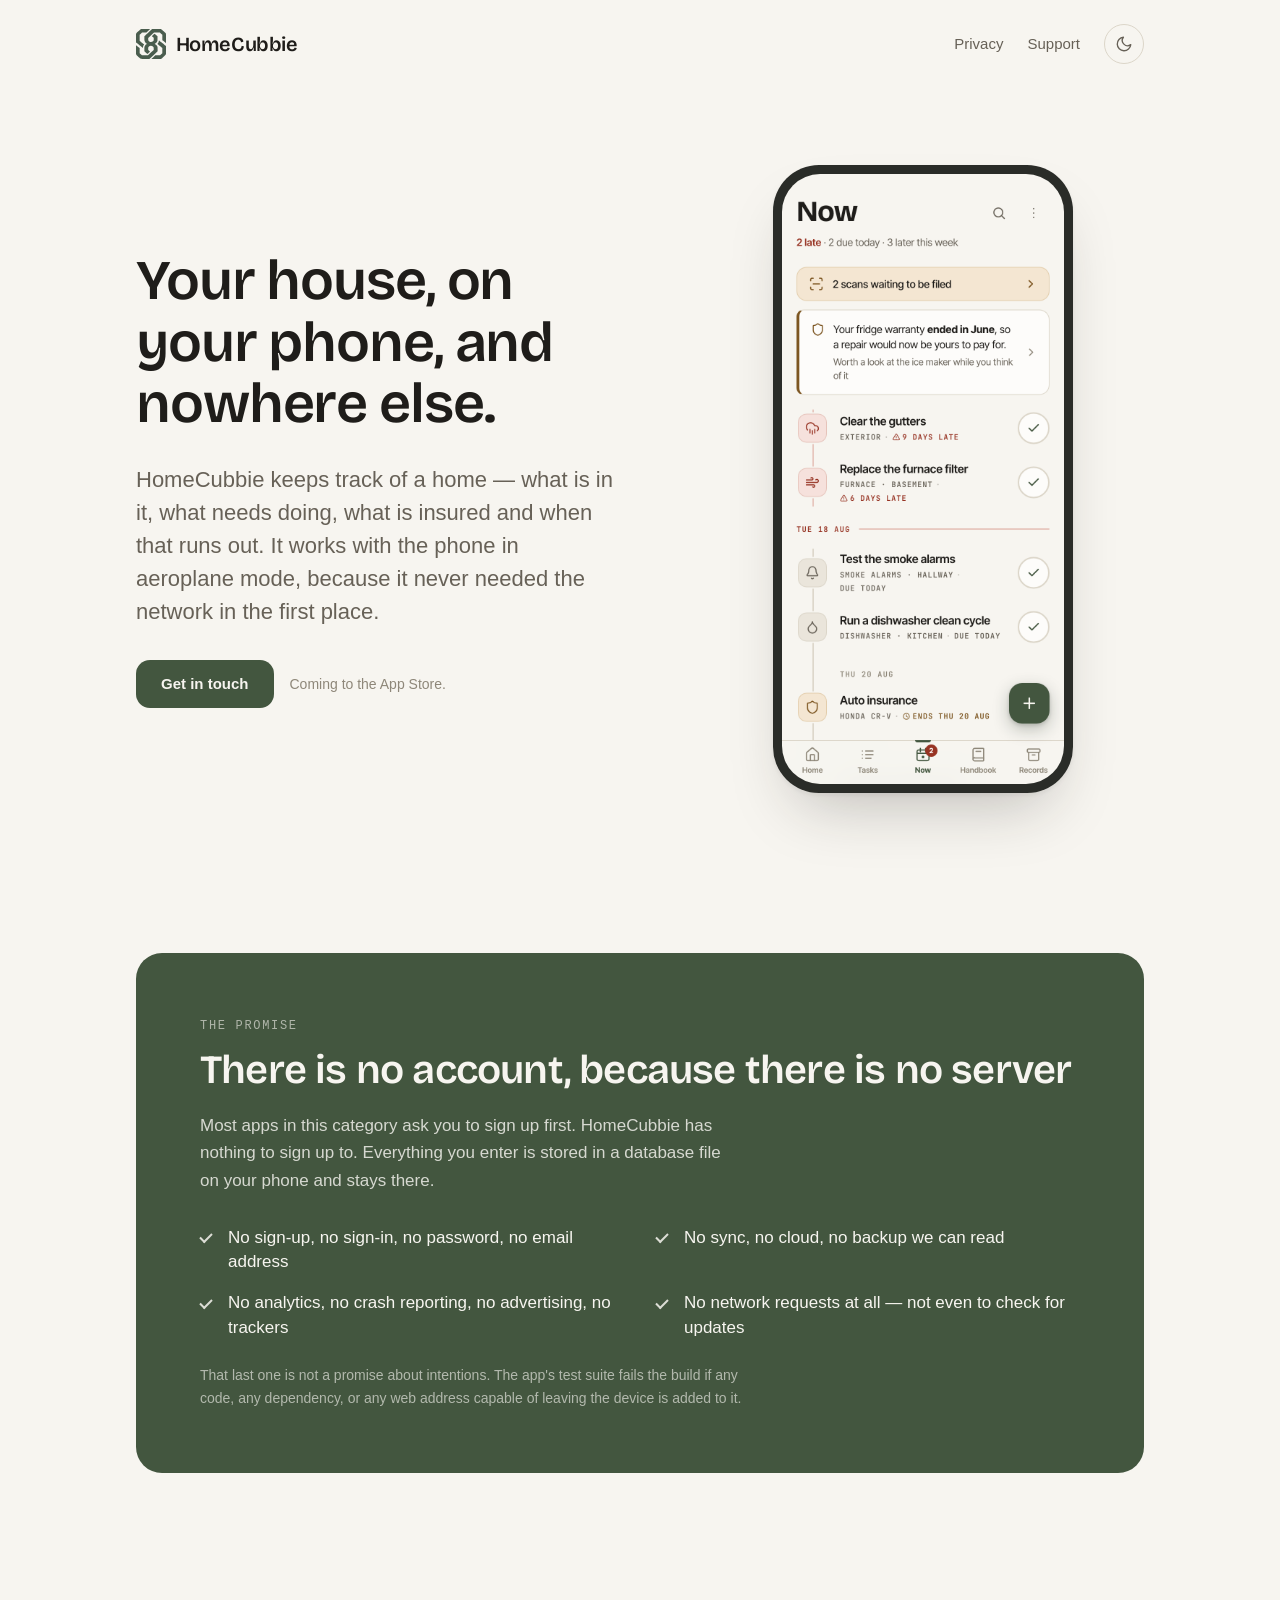
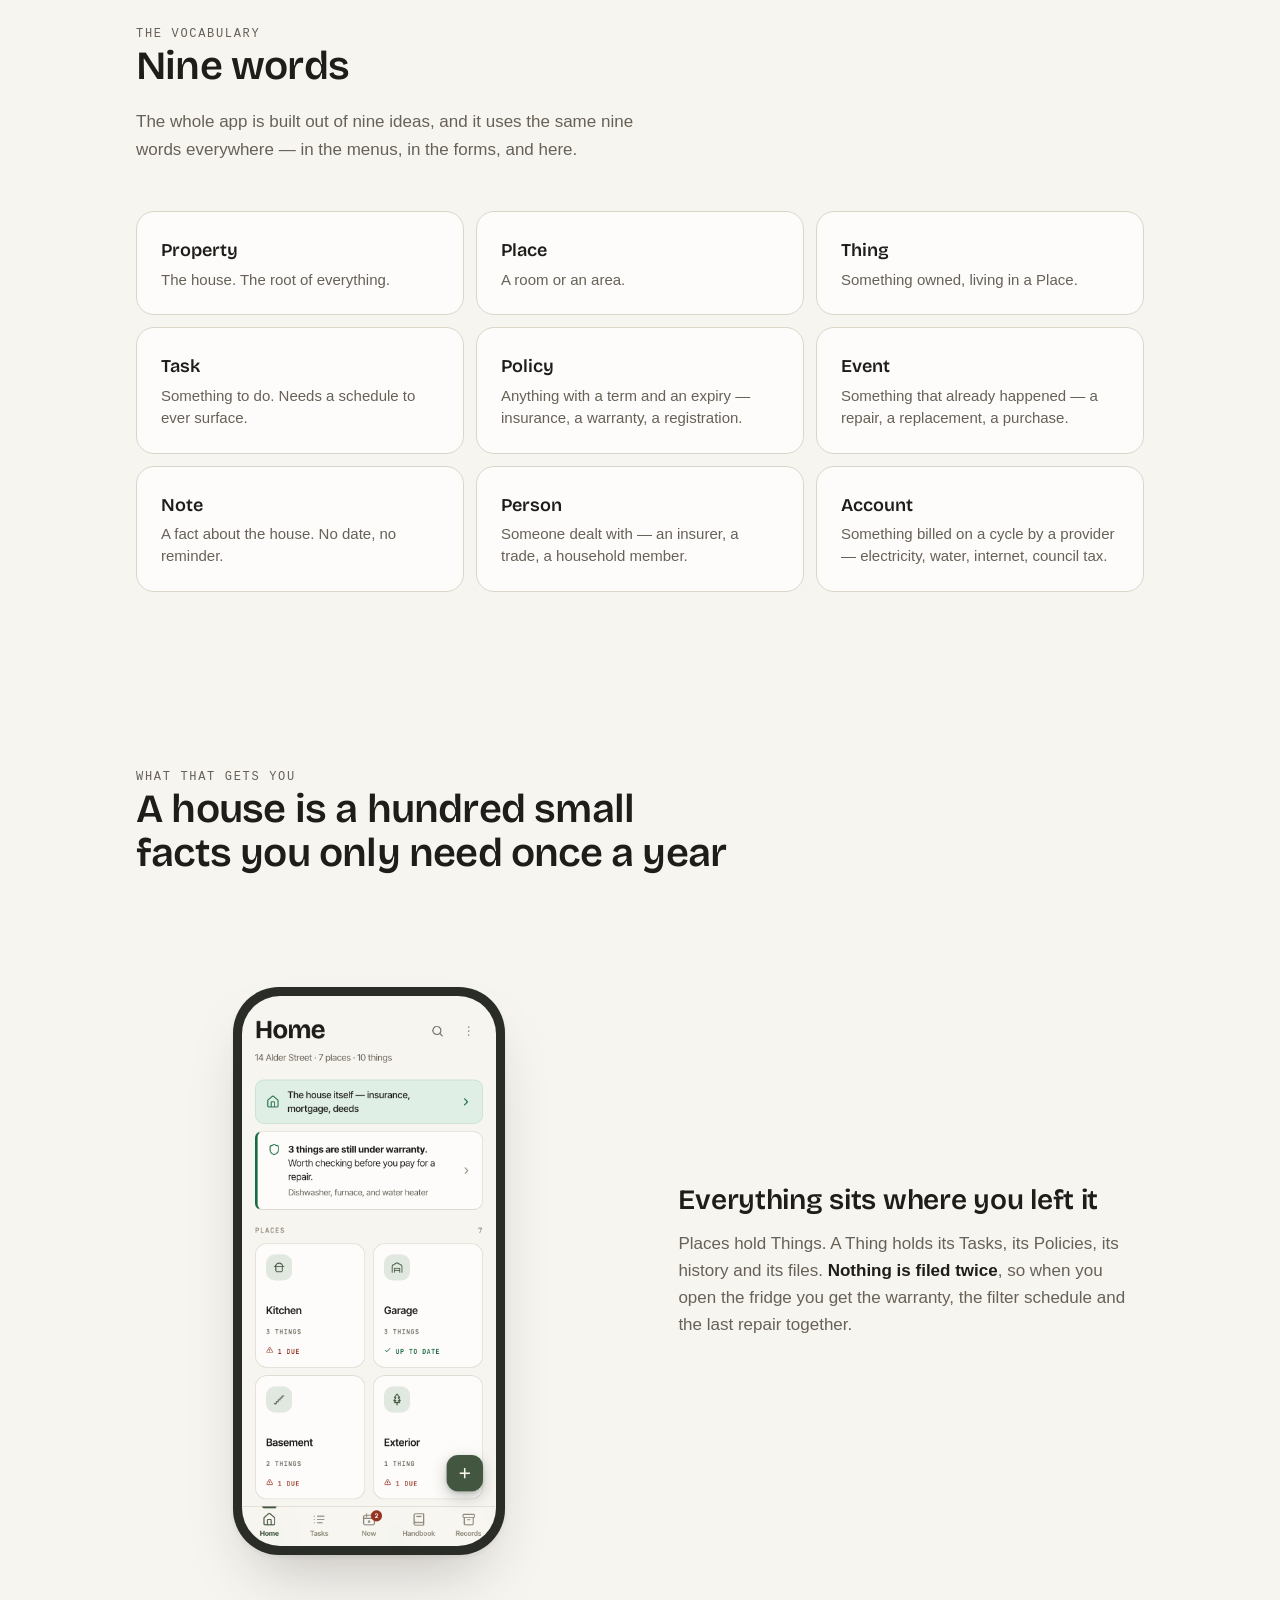
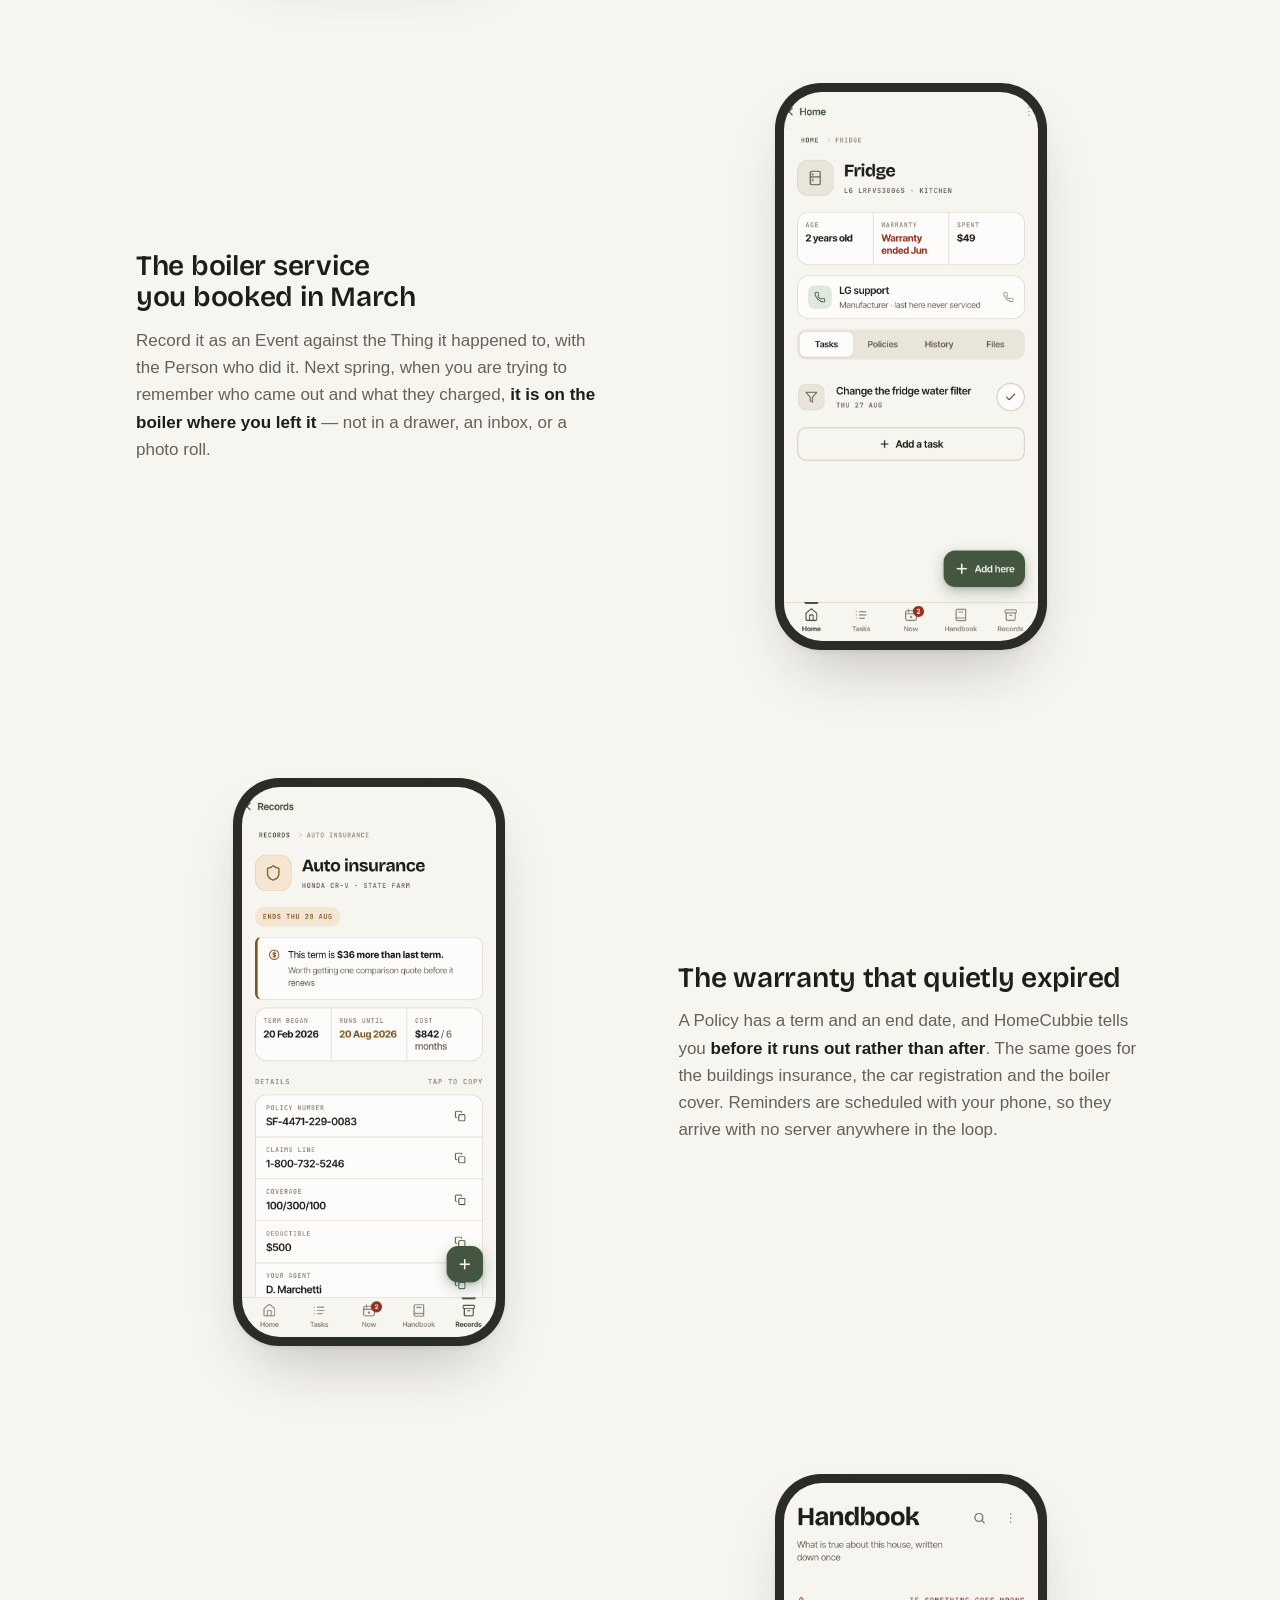
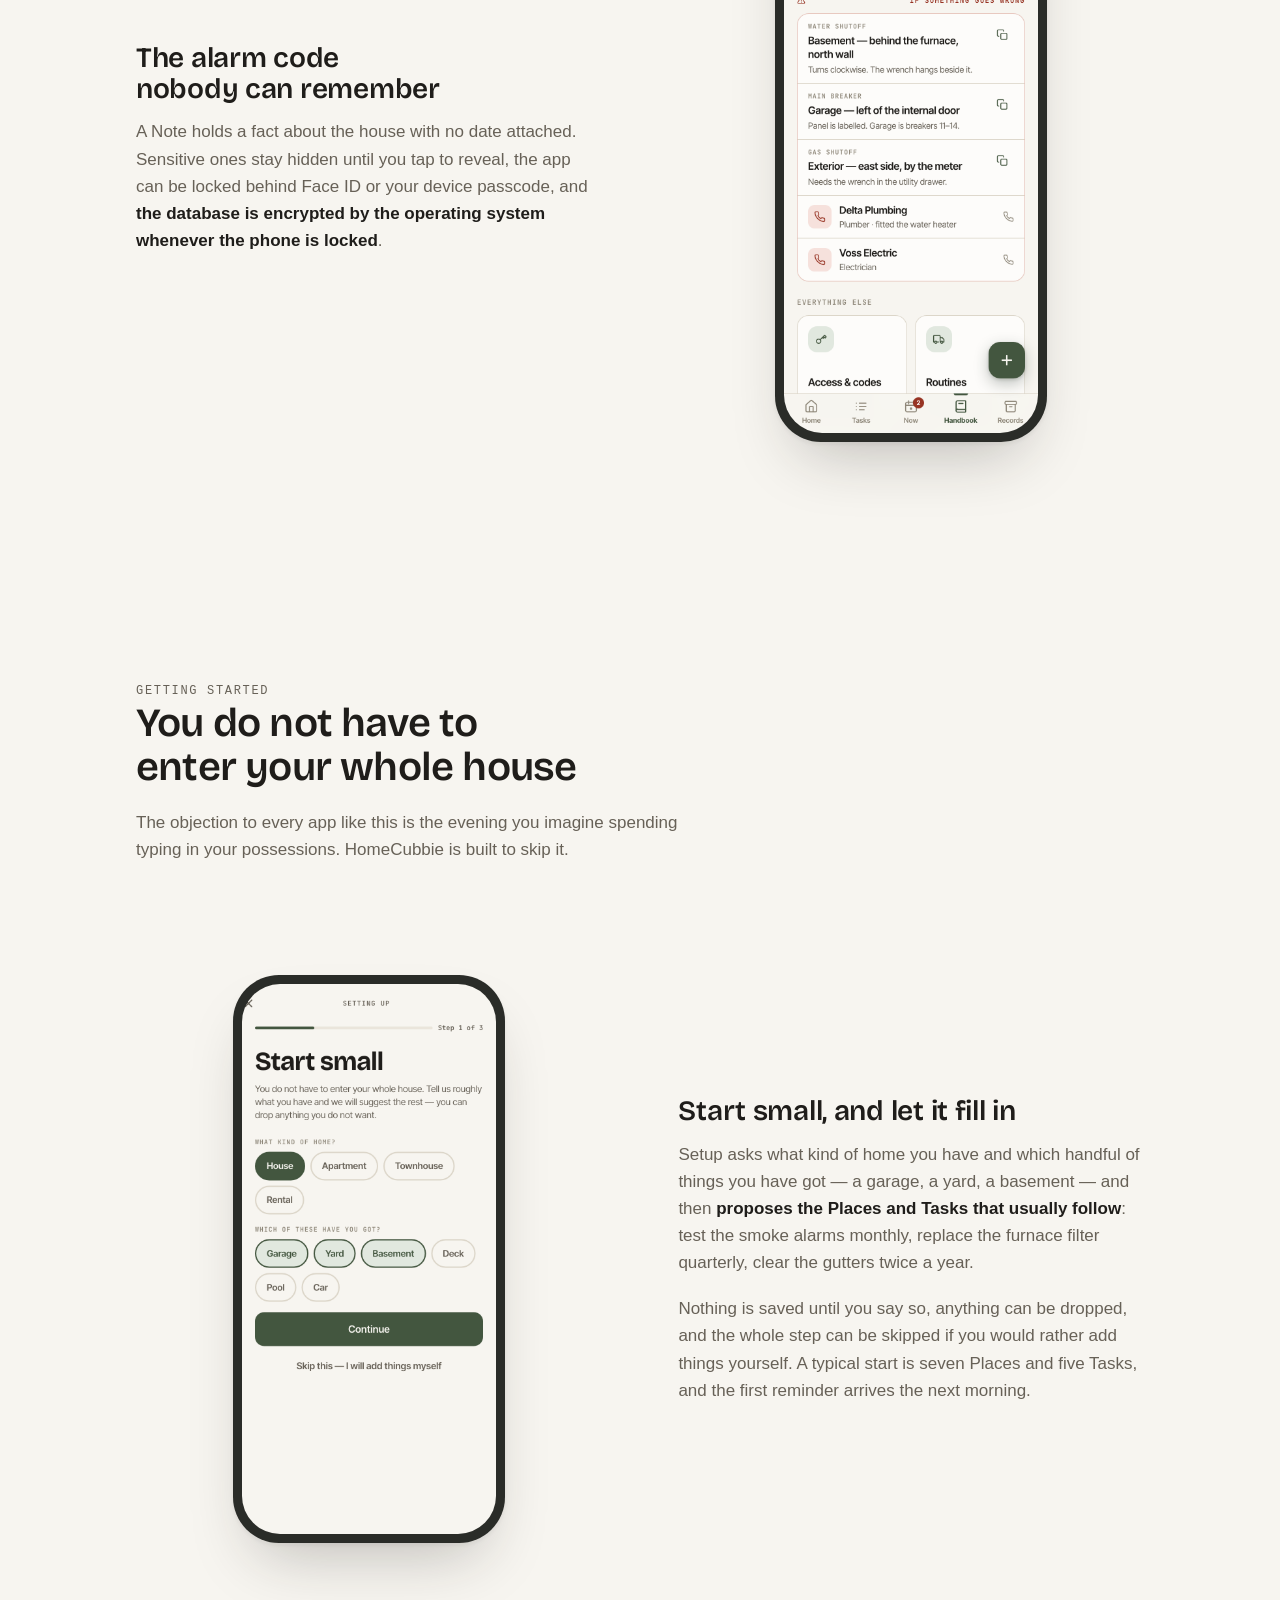
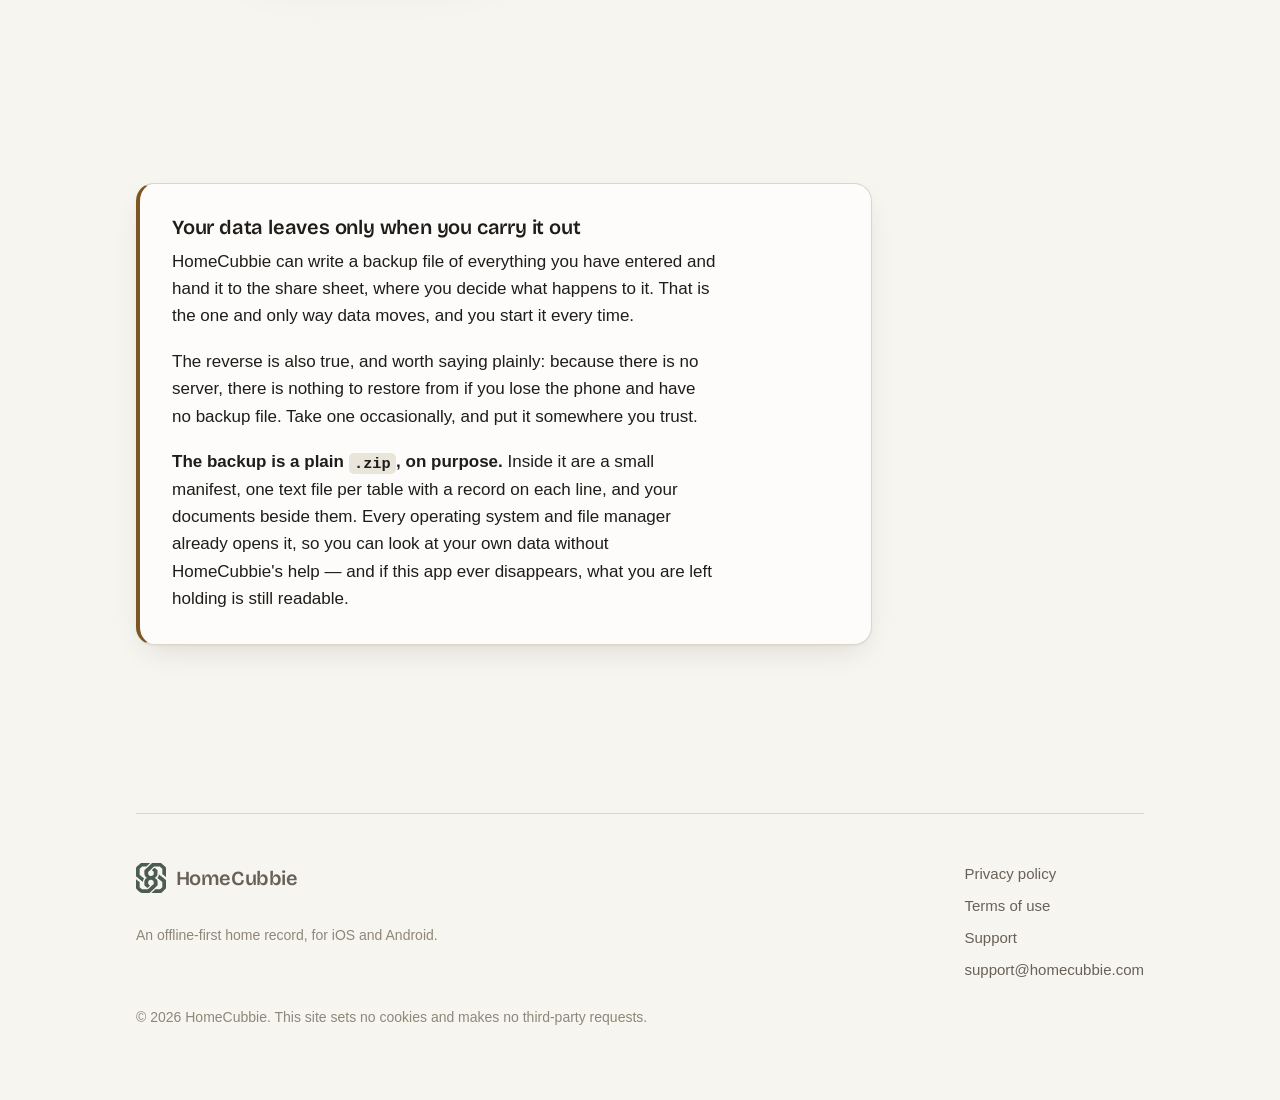
==== index.html @ 7124f9d8 "feat: a theme toggle, and screenshots that follow it The site already answered prefers-color-scheme;" ====
<!doctype html>
<html lang="en">
<head>
<meta charset="utf-8">
<meta name="viewport" content="width=device-width, initial-scale=1">
<title>HomeCubbie — your house, on your phone, and nowhere else</title>
<meta name="description" content="An offline-first app for keeping track of a home: what is in it, what needs doing, what is insured and when it expires. No account, no server, no sync.">
<link rel="canonical" href="https://homecubbie.com/">
<meta property="og:type" content="website">
<meta property="og:site_name" content="HomeCubbie">
<meta property="og:title" content="HomeCubbie — your house, on your phone, and nowhere else">
<meta property="og:description" content="An offline-first app for keeping track of a home. No account, no server, no sync.">
<meta property="og:url" content="https://homecubbie.com/">
<meta property="og:image" content="https://homecubbie.com/assets/og.png">
<meta property="og:image:width" content="1200">
<meta property="og:image:height" content="630">
<meta property="og:image:alt" content="HomeCubbie — your house, on your phone. No account, no server, nothing leaves the device.">
<meta name="twitter:card" content="summary_large_image">
<meta name="theme-color" content="#4A5D4E">
<link rel="icon" href="assets/favicon.png" sizes="any">
<link rel="apple-touch-icon" href="assets/app-icon.png">
<link rel="stylesheet" href="styles.css">
<script>
/* Applies a saved theme before first paint, so a reader who chose dark never
   sees a flash of the light page. Also marks the document as script-capable,
   which is what reveals the toggle. */
(function(){var d=document.documentElement;try{var t=localStorage.getItem("hc-theme");
if(t==="dark"||t==="light")d.setAttribute("data-theme",t);}catch(e){}d.classList.add("js");})();
</script>
</head>
<body>
<a class="skip" href="#main">Skip to content</a>

<div class="shell">
  <header class="masthead">
    <a class="wordmark" href="/"><img src="assets/mark.svg" alt="" width="30" height="30">HomeCubbie</a>
    <nav>
      <a href="privacy.html">Privacy</a>
      <a href="support.html">Support</a>
      <button class="theme-toggle" type="button" aria-label="Switch to dark mode" aria-pressed="false">
        <svg class="moon" viewBox="0 0 24 24" fill="none" stroke="currentColor" stroke-width="1.8" stroke-linecap="round" stroke-linejoin="round" aria-hidden="true"><path d="M21 12.8A9 9 0 1 1 11.2 3a7 7 0 0 0 9.8 9.8Z"/></svg>
        <svg class="sun" viewBox="0 0 24 24" fill="none" stroke="currentColor" stroke-width="1.8" stroke-linecap="round" stroke-linejoin="round" aria-hidden="true"><circle cx="12" cy="12" r="4.2"/><path d="M12 2.2v2.1M12 19.7v2.1M4.6 4.6l1.5 1.5M17.9 17.9l1.5 1.5M2.2 12h2.1M19.7 12h2.1M4.6 19.4l1.5-1.5M17.9 6.1l1.5-1.5"/></svg>
      </button>
    </nav>
  </header>
</div>

<main id="main">
  <div class="shell">

    <!-- ---------------- hero ---------------- -->
    <div class="hero">
      <div>
        <h1>Your house, on your phone, and nowhere else.</h1>
        <p class="lede">HomeCubbie keeps track of a home — what is in it, what
        needs doing, what is insured and when that runs out. It works with the
        phone in aeroplane mode, because it never needed the network in the
        first place.</p>
        <div class="actions">
          <a class="btn" href="support.html">Get in touch</a>
          <p class="note">Coming to the App&nbsp;Store.</p>
        </div>
      </div>
      <div class="feature-art">
        <div class="device">
          <div class="screen" role="img" aria-label="The Now screen: two late tasks, two due today, and a card warning that the fridge warranty ended in June."
                 style="--shot-light:url('assets/screens/now-light.png');--shot-dark:url('assets/screens/now-dark.png')"></div>
        </div>
      </div>
    </div>

    <!-- ---------------- the pledge ---------------- -->
    <div class="band">
      <p class="eyebrow" style="color:inherit;opacity:.6">The promise</p>
      <h2>There is no account, because there is no server</h2>
      <p>Most apps in this category ask you to sign up first. HomeCubbie has
      nothing to sign up to. Everything you enter is stored in a database file
      on your phone and stays there.</p>
      <ul class="pledges">
        <li>No sign-up, no sign-in, no password, no email address</li>
        <li>No sync, no cloud, no backup we can read</li>
        <li>No analytics, no crash reporting, no advertising, no trackers</li>
        <li>No network requests at all — not even to check for updates</li>
      </ul>
      <p class="note">That last one is not a promise about intentions. The app's
      test suite fails the build if any code, any dependency, or any web address
      capable of leaving the device is added to it.</p>
    </div>

    <!-- ---------------- nine words ---------------- -->
    <section>
      <div class="section-head">
        <p class="eyebrow">The vocabulary</p>
        <h2>Nine words</h2>
        <p>The whole app is built out of nine ideas, and it uses the same nine
        words everywhere — in the menus, in the forms, and here.</p>
      </div>
      <ul class="words">
        <li><dfn>Property</dfn><span>The house. The root of everything.</span></li>
        <li><dfn>Place</dfn><span>A room or an area.</span></li>
        <li><dfn>Thing</dfn><span>Something owned, living in a Place.</span></li>
        <li><dfn>Task</dfn><span>Something to do. Needs a schedule to ever surface.</span></li>
        <li><dfn>Policy</dfn><span>Anything with a term and an expiry — insurance, a warranty, a registration.</span></li>
        <li><dfn>Event</dfn><span>Something that already happened — a repair, a replacement, a purchase.</span></li>
        <li><dfn>Note</dfn><span>A fact about the house. No date, no reminder.</span></li>
        <li><dfn>Person</dfn><span>Someone dealt with — an insurer, a trade, a household member.</span></li>
        <li><dfn>Account</dfn><span>Something billed on a cycle by a provider — electricity, water, internet, council tax.</span></li>
      </ul>
    </section>

    <!-- ---------------- features ---------------- -->
    <section>
      <div class="section-head">
        <p class="eyebrow">What that gets you</p>
        <h2>A house is a hundred small facts you only need once a year</h2>
      </div>

      <div class="feature">
        <div>
          <h3>Everything sits where you left it</h3>
          <p>Places hold Things. A Thing holds its Tasks, its Policies, its
          history and its files. <strong>Nothing is filed twice</strong>, so
          when you open the fridge you get the warranty, the filter schedule and
          the last repair together.</p>
        </div>
        <div class="feature-art">
          <div class="device">
            <div class="screen" role="img" aria-label="The Home screen listing seven places and ten things, with a card noting three things still under warranty."
                 style="--shot-light:url('assets/screens/home-light.png');--shot-dark:url('assets/screens/home-dark.png')"></div>
          </div>
        </div>
      </div>

      <div class="feature">
        <div>
          <h3>The boiler service you booked in March</h3>
          <p>Record it as an Event against the Thing it happened to, with the
          Person who did it. Next spring, when you are trying to remember who
          came out and what they charged, <strong>it is on the boiler where you
          left it</strong> — not in a drawer, an inbox, or a photo roll.</p>
        </div>
        <div class="feature-art">
          <div class="device">
            <div class="screen" role="img" aria-label="A Thing detail screen for a fridge, showing its age, warranty state, spend, support contact and scheduled tasks."
                 style="--shot-light:url('assets/screens/thing-light.png');--shot-dark:url('assets/screens/thing-dark.png')"></div>
          </div>
        </div>
      </div>

      <div class="feature">
        <div>
          <h3>The warranty that quietly expired</h3>
          <p>A Policy has a term and an end date, and HomeCubbie tells you
          <strong>before it runs out rather than after</strong>. The same goes
          for the buildings insurance, the car registration and the boiler
          cover. Reminders are scheduled with your phone, so they arrive with no
          server anywhere in the loop.</p>
        </div>
        <div class="feature-art">
          <div class="device">
            <div class="screen" role="img" aria-label="A Policy detail screen for auto insurance, showing the term, cost, renewal date and policy fields."
                 style="--shot-light:url('assets/screens/policy-light.png');--shot-dark:url('assets/screens/policy-dark.png')"></div>
          </div>
        </div>
      </div>

      <div class="feature">
        <div>
          <h3>The alarm code nobody can remember</h3>
          <p>A Note holds a fact about the house with no date attached. Sensitive
          ones stay hidden until you tap to reveal, the app can be locked behind
          Face&nbsp;ID or your device passcode, and
          <strong>the database is encrypted by the operating system whenever the
          phone is locked</strong>.</p>
        </div>
        <div class="feature-art">
          <div class="device">
            <div class="screen" role="img" aria-label="The Handbook screen, where notes about the house are grouped by category."
                 style="--shot-light:url('assets/screens/notes-light.png');--shot-dark:url('assets/screens/notes-dark.png')"></div>
          </div>
        </div>
      </div>
    </section>


    <!-- ---------------- getting started ---------------- -->
    <section>
      <div class="section-head">
        <p class="eyebrow">Getting started</p>
        <h2>You do not have to enter your whole house</h2>
        <p>The objection to every app like this is the evening you imagine
        spending typing in your possessions. HomeCubbie is built to skip it.</p>
      </div>

      <div class="feature">
        <div>
          <h3>Start small, and let it fill in</h3>
          <p>Setup asks what kind of home you have and which handful of things
          you have got — a garage, a yard, a basement — and then
          <strong>proposes the Places and Tasks that usually follow</strong>:
          test the smoke alarms monthly, replace the furnace filter quarterly,
          clear the gutters twice a year.</p>
          <p>Nothing is saved until you say so, anything can be dropped, and the
          whole step can be skipped if you would rather add things yourself. A
          typical start is seven Places and five Tasks, and the first reminder
          arrives the next morning.</p>
        </div>
        <div class="feature-art">
          <div class="device">
            <div class="screen" role="img" aria-label="The setup screen: Start small — you do not have to enter your whole house. Chips for the kind of home and what you have got."
                 style="--shot-light:url('assets/screens/onboard-light.png');--shot-dark:url('assets/screens/onboard-dark.png')"></div>
          </div>
        </div>
      </div>
    </section>

    <!-- ---------------- the trade ---------------- -->
    <section>
      <div class="callout narrow">
        <h3 style="margin-top:0">Your data leaves only when you carry it out</h3>
        <p>HomeCubbie can write a backup file of everything you have entered and
        hand it to the share sheet, where you decide what happens to it. That is
        the one and only way data moves, and you start it every time.</p>
        <p>The reverse is also true, and worth saying plainly: because there is
        no server, there is nothing to restore from if you lose the phone and
        have no backup file. Take one occasionally, and put it somewhere you
        trust.</p>
        <p><strong>The backup is a plain <code>.zip</code>, on purpose.</strong>
        Inside it are a small manifest, one text file per table with a record on
        each line, and your documents beside them. Every operating system and
        file manager already opens it, so you can look at your own data without
        HomeCubbie's help — and if this app ever disappears, what you are left
        holding is still readable.</p>
      </div>
    </section>

  </div>
</main>

<div class="shell">
  <footer>
    <div class="foot-grid">
      <div>
        <a class="wordmark" href="/"><img src="assets/mark.svg" alt="" width="30" height="30">HomeCubbie</a>
        <p class="note">An offline-first home record, for iOS and Android.</p>
      </div>
      <nav>
        <a href="privacy.html">Privacy policy</a>
        <a href="terms.html">Terms of use</a>
        <a href="support.html">Support</a>
        <a href="mailto:support@homecubbie.com">support@homecubbie.com</a>
      </nav>
    </div>
    <p class="note">© 2026 HomeCubbie. This site sets no cookies and makes no
    third-party requests.</p>
  </footer>
</div>

<script>
/* The toggle. Two states, remembered per browser; with no stored choice the
   page follows the operating system, which is why the icon is recomputed when
   the system preference changes underneath us. */
(function(){
  var d=document.documentElement, b=document.querySelector(".theme-toggle");
  if(!b)return;
  var mq=matchMedia("(prefers-color-scheme: dark)");
  function effective(){return d.getAttribute("data-theme")||(mq.matches?"dark":"light");}
  function sync(){var e=effective();b.setAttribute("aria-pressed",e==="dark");
    b.setAttribute("aria-label",e==="dark"?"Switch to light mode":"Switch to dark mode");}
  b.addEventListener("click",function(){var n=effective()==="dark"?"light":"dark";
    d.setAttribute("data-theme",n);try{localStorage.setItem("hc-theme",n);}catch(e){}sync();});
  mq.addEventListener("change",sync);
  sync();
})();
</script>
</body>
</html>
---- styles.css ----
/*
 * homecubbie.com
 *
 * The tokens below are the app's, not new ones. The four brand colours are
 * fixed by the product; the warm neutral ramp, the tints and the radius and
 * spacing scales are copied from the app's own theme (src/theme/palette.ts and
 * the token block of docs/reference/prototype.html) so the site and the app
 * read as one thing. Nothing here is picked by eye.
 */

@font-face {
  font-family: "Bricolage Grotesque";
  src: url("fonts/BricolageGrotesque_600SemiBold.ttf") format("truetype");
  font-weight: 600;
  font-style: normal;
  font-display: swap;
}

:root {
  /* the four brand colours */
  --off-white: #f1f1f1;
  --champagne: #d9b68c;
  --warm-sand: #c8bfb1;
  --deep-green: #4a5d4e;

  /* light theme, from the app */
  --paper: #f7f5f0;
  --card: #fdfcfa;
  --linen: #eae5db;
  --rule: #dcd6c9;
  --ink: #1f1d1a;
  --muted: #676157;
  --faint: #8e8779;
  --green: #43563f;
  --green-tint: #e1e8df;
  --on-green: #f7f5f0;
  --bronze: #7c5520;
  --champ-tint: #f4e6d2;
  --champ-line: #e3cdab;
  --moss: #186a42;
  --moss-tint: #dfefe5;
  --frame: #2a2c28;

  /* scales, from the app */
  --r-sm: 10px; --r-md: 14px; --r-lg: 18px; --r-xl: 26px; --r-full: 999px;
  --s2: 8px; --s3: 12px; --s4: 16px; --s5: 24px; --s6: 32px; --s7: 48px; --s8: 72px;

  --display: "Bricolage Grotesque", "Avenir Next", "Segoe UI", system-ui, sans-serif;
  --body: ui-sans-serif, -apple-system, BlinkMacSystemFont, "Segoe UI", Roboto, sans-serif;
  --mono: ui-monospace, SFMono-Regular, Menlo, monospace;

  --measure: 34rem;
  --shell: 68rem;
  --shadow: 0 1px 2px rgba(31,29,26,.04), 0 12px 32px -12px rgba(31,29,26,.16);
  --shadow-lift: 0 2px 4px rgba(31,29,26,.06), 0 32px 64px -24px rgba(31,29,26,.28);
}

/* Dark values live in one place and are applied by two selectors: the OS
   preference (unless the reader has explicitly chosen light) and the explicit
   choice itself. The toggle in the masthead sets data-theme on <html>. */

@media (prefers-color-scheme: dark) {
  :root:not([data-theme="light"]) {
    --paper: #141614;
    --card: #1e211e;
    --linen: #282c28;
    --rule: #3b413b;
    --ink: #eceae4;
    --muted: #aba79d;
    --faint: #84806f;
    --green: #9cbda6;
    --green-tint: #212c23;
    --on-green: #141614;
    --bronze: #e0c79b;
    --champ-tint: #332818;
    --champ-line: #4c3c25;
    --moss: #63d8a4;
    --moss-tint: #172c20;
    --frame: #000;
    --shadow: 0 1px 2px rgba(0,0,0,.4), 0 12px 32px -12px rgba(0,0,0,.6);
    --shadow-lift: 0 2px 4px rgba(0,0,0,.5), 0 32px 64px -24px rgba(0,0,0,.8);
  }
}

:root[data-theme="dark"] {
    --paper: #141614;
    --card: #1e211e;
    --linen: #282c28;
    --rule: #3b413b;
    --ink: #eceae4;
    --muted: #aba79d;
    --faint: #84806f;
    --green: #9cbda6;
    --green-tint: #212c23;
    --on-green: #141614;
    --bronze: #e0c79b;
    --champ-tint: #332818;
    --champ-line: #4c3c25;
    --moss: #63d8a4;
    --moss-tint: #172c20;
    --frame: #000;
    --shadow: 0 1px 2px rgba(0,0,0,.4), 0 12px 32px -12px rgba(0,0,0,.6);
    --shadow-lift: 0 2px 4px rgba(0,0,0,.5), 0 32px 64px -24px rgba(0,0,0,.8);
}

*, *::before, *::after { box-sizing: border-box; }
img { max-width: 100%; height: auto; }
html { -webkit-text-size-adjust: 100%; scroll-behavior: smooth; }
@media (prefers-reduced-motion: reduce) { html { scroll-behavior: auto; } }

body {
  margin: 0;
  background: var(--paper);
  color: var(--ink);
  font-family: var(--body);
  font-size: 1.0625rem;
  line-height: 1.6;
  -webkit-font-smoothing: antialiased;
}

h1, h2, h3, .display {
  font-family: var(--display);
  font-weight: 600;
  line-height: 1.1;
  letter-spacing: -0.02em;
  margin: 0 0 0.5em;
  text-wrap: balance;
}

h1 { font-size: clamp(2.25rem, 5.2vw, 3.5rem); }
h2 { font-size: clamp(1.75rem, 4vw, 2.5rem); }
h3 { font-size: 1.25rem; letter-spacing: -0.01em; }

p { margin: 0 0 1.1em; max-width: var(--measure); }
a { color: inherit; }

.shell { max-width: var(--shell); margin: 0 auto; padding: 0 clamp(1.25rem, 5vw, 2.5rem); }
.narrow { max-width: 46rem; }

/* ---------- eyebrow / small caps ---------- */

.eyebrow {
  font-family: var(--mono);
  font-size: 0.75rem;
  letter-spacing: 0.14em;
  text-transform: uppercase;
  color: var(--faint);
  margin: 0 0 var(--s3);
}

/* ---------- masthead ---------- */

.masthead {
  display: flex;
  align-items: center;
  justify-content: space-between;
  gap: var(--s5);
  padding: var(--s5) 0;
}

.wordmark {
  display: inline-flex;
  align-items: center;
  gap: 0.6rem;
  font-family: var(--display);
  font-size: 1.25rem;
  font-weight: 600;
  letter-spacing: -0.02em;
  text-decoration: none;
}

.wordmark img { width: 30px; height: 30px; display: block; }

.masthead nav { display: flex; gap: var(--s5); font-size: 0.9375rem; }
.masthead nav a { color: var(--muted); text-decoration: none; }
.masthead nav a:hover { color: var(--ink); }

/* ---------- hero ---------- */

.hero {
  display: grid;
  grid-template-columns: 1.05fr 0.95fr;
  gap: clamp(2rem, 6vw, 5rem);
  align-items: center;
  padding: clamp(2rem, 6vw, 5rem) 0 clamp(3rem, 8vw, 6rem);
}

@media (max-width: 860px) {
  .hero { grid-template-columns: 1fr; text-align: left; }
}

.hero .lede {
  font-size: clamp(1.125rem, 2vw, 1.375rem);
  line-height: 1.5;
  color: var(--muted);
  max-width: 30rem;
}

.actions { display: flex; flex-wrap: wrap; align-items: center; gap: var(--s4); margin-top: var(--s6); }

.btn {
  display: inline-flex;
  align-items: center;
  gap: 0.5rem;
  min-height: 48px;
  padding: 0 var(--s5);
  border-radius: var(--r-md);
  background: var(--green);
  color: var(--on-green);
  font-weight: 600;
  font-size: 0.9375rem;
  text-decoration: none;
  border: 1px solid transparent;
}

.btn:hover { filter: brightness(1.08); }
.btn.quiet { background: transparent; color: var(--ink); border-color: var(--rule); }
.btn.quiet:hover { background: var(--linen); filter: none; }

.note { font-size: 0.875rem; color: var(--faint); margin: 0; }

/* ---------- device frame ---------- */

.device {
  --w: 272px;
  width: var(--w);
  padding: 9px;
  border-radius: 46px;
  background: var(--frame);
  box-shadow: var(--shadow-lift);
  position: relative;
  margin: 0 auto;
}

.device img, .device picture {
  display: block;
  width: 100%;
  height: auto;
  border-radius: 38px;
  background: var(--paper);
}

.device.lg { --w: 320px; }
.device.sm { --w: 244px; }

.hero .device { --w: min(300px, 74vw); }

/* ---------- sections ---------- */

section { padding: clamp(3rem, 7vw, 5.5rem) 0; }
.section-head { max-width: 38rem; margin-bottom: clamp(2rem, 4vw, 3rem); }
.section-head p { color: var(--muted); margin-bottom: 0; }

/* alternating feature rows */

.feature {
  display: grid;
  grid-template-columns: 1fr 1fr;
  gap: clamp(2rem, 6vw, 5rem);
  align-items: center;
  padding: clamp(2rem, 5vw, 4rem) 0;
}

.feature:nth-child(even) .feature-art { order: -1; }

@media (max-width: 800px) {
  .feature { grid-template-columns: 1fr; gap: var(--s6); }
  .feature:nth-child(even) .feature-art { order: 0; }
}

.feature h3 { font-size: clamp(1.375rem, 2.5vw, 1.75rem); }
.feature p { color: var(--muted); }
.feature p strong { color: var(--ink); font-weight: 600; }

/* ---------- the nine words ---------- */

.words {
  list-style: none;
  padding: 0;
  margin: 0;
  display: grid;
  grid-template-columns: repeat(auto-fit, minmax(min(17rem, 100%), 1fr));
  gap: var(--s3);
}

.words li {
  background: var(--card);
  border: 1px solid var(--rule);
  border-radius: var(--r-lg);
  padding: var(--s5);
}

.words dfn {
  display: block;
  font-family: var(--display);
  font-style: normal;
  font-size: 1.125rem;
  margin-bottom: 0.25rem;
}

.words span { display: block; font-size: 0.9375rem; color: var(--muted); line-height: 1.45; }

/* ---------- the pledge band ---------- */

.band {
  background: var(--green);
  color: var(--on-green);
  border-radius: var(--r-xl);
  padding: clamp(2rem, 5vw, 4rem);
  margin: clamp(2rem, 5vw, 4rem) 0;
}

.band h2 { color: var(--on-green); }
.band p { color: color-mix(in srgb, var(--on-green) 82%, transparent); }
.band .note { color: color-mix(in srgb, var(--on-green) 62%, transparent); max-width: var(--measure); }

.pledges {
  list-style: none;
  padding: 0;
  margin: var(--s6) 0 var(--s5);
  display: grid;
  grid-template-columns: repeat(auto-fit, minmax(min(20rem, 100%), 1fr));
  gap: var(--s4) var(--s6);
}

.pledges li {
  padding-left: 1.75rem;
  position: relative;
  font-weight: 500;
  line-height: 1.45;
}

.pledges li::before {
  content: "";
  position: absolute;
  left: 0; top: 0.45em;
  width: 12px; height: 7px;
  border-left: 2px solid currentColor;
  border-bottom: 2px solid currentColor;
  transform: rotate(-45deg);
  opacity: 0.85;
}

/* ---------- callout card ---------- */

.callout {
  background: var(--card);
  border: 1px solid var(--rule);
  border-left: 4px solid var(--bronze);
  border-radius: var(--r-lg);
  padding: clamp(1.25rem, 3vw, 2rem);
  box-shadow: var(--shadow);
}

.callout > :last-child { margin-bottom: 0; }

/* ---------- document pages ---------- */

.doc { padding: clamp(1.5rem, 5vw, 3rem) 0 1rem; max-width: 44rem; }
.doc h2 { font-size: clamp(1.375rem, 2.5vw, 1.75rem); margin-top: 2.5em; }
.doc h3 { margin-top: 2em; }
.doc-meta { font-size: 0.875rem; color: var(--faint); margin-bottom: var(--s7); }

.doc ul { max-width: var(--measure); padding-left: 1.15rem; }
.doc li { margin-bottom: 0.5em; }

.plain { list-style: none; padding: 0 !important; }
.plain li { position: relative; padding-left: 1.6rem; }
.plain li::before {
  content: "";
  position: absolute;
  left: 0.3rem; top: 0.72em;
  width: 0.45rem; height: 0.45rem;
  border-radius: 50%;
  background: var(--champagne);
}

/* ---------- footer ---------- */

footer {
  border-top: 1px solid var(--rule);
  margin-top: clamp(3rem, 8vw, 5rem);
  padding: var(--s7) 0 var(--s8);
  font-size: 0.9375rem;
  color: var(--muted);
}

.foot-grid {
  display: flex;
  flex-wrap: wrap;
  gap: var(--s5) var(--s7);
  justify-content: space-between;
  align-items: flex-start;
}

footer nav { display: flex; flex-direction: column; gap: var(--s2); }
footer a { text-decoration: none; color: var(--muted); }
footer a:hover { color: var(--ink); text-decoration: underline; }
footer .note { margin-top: var(--s5); }

/* ---------- a11y ---------- */

.skip { position: absolute; left: -9999px; }
.skip:focus {
  left: 1rem; top: 1rem; z-index: 10;
  padding: 0.6rem 1rem;
  background: var(--card);
  border: 1px solid var(--rule);
  border-radius: var(--r-sm);
}

:focus-visible { outline: 2px solid var(--green); outline-offset: 3px; border-radius: 4px; }

code {
  font-family: var(--mono);
  font-size: 0.9em;
  background: var(--linen);
  border-radius: 5px;
  padding: 0.1em 0.35em;
}

/* ---------- screenshots that follow the chosen theme ----------
   A <picture> with a prefers-color-scheme media query only ever answers to the
   operating system, so it cannot follow the toggle. These are background
   images instead: each element carries its own pair as custom properties and
   the rules below choose one, which also means the browser fetches only the
   image it actually paints. The element keeps role="img" and an aria-label so
   nothing is lost to a screen reader. */

.screen {
  width: 100%;
  aspect-ratio: 780 / 1688;
  border-radius: 38px;
  background: var(--shot-light) center / cover no-repeat;
}

@media (prefers-color-scheme: dark) {
  :root:not([data-theme="light"]) .screen { background-image: var(--shot-dark); }
}

:root[data-theme="dark"] .screen { background-image: var(--shot-dark); }
:root[data-theme="light"] .screen { background-image: var(--shot-light); }

/* ---------- theme toggle ----------
   Hidden until the script that drives it has run, so a reader with JavaScript
   off is never shown a control that cannot do anything. */

.theme-toggle { display: none; }
.js .theme-toggle {
  display: inline-flex;
  align-items: center;
  justify-content: center;
  width: 40px;
  height: 40px;
  padding: 0;
  border: 1px solid var(--rule);
  border-radius: var(--r-full);
  background: transparent;
  color: var(--muted);
  cursor: pointer;
}

.theme-toggle:hover { color: var(--ink); background: var(--linen); }
.theme-toggle svg { width: 18px; height: 18px; display: block; }

/* show the icon of the mode you would switch *to* */
.theme-toggle .sun { display: none; }
.theme-toggle .moon { display: block; }

@media (prefers-color-scheme: dark) {
  :root:not([data-theme="light"]) .theme-toggle .sun { display: block; }
  :root:not([data-theme="light"]) .theme-toggle .moon { display: none; }
}

:root[data-theme="dark"] .theme-toggle .sun { display: block; }
:root[data-theme="dark"] .theme-toggle .moon { display: none; }
:root[data-theme="light"] .theme-toggle .sun { display: none; }
:root[data-theme="light"] .theme-toggle .moon { display: block; }

.masthead nav { align-items: center; }
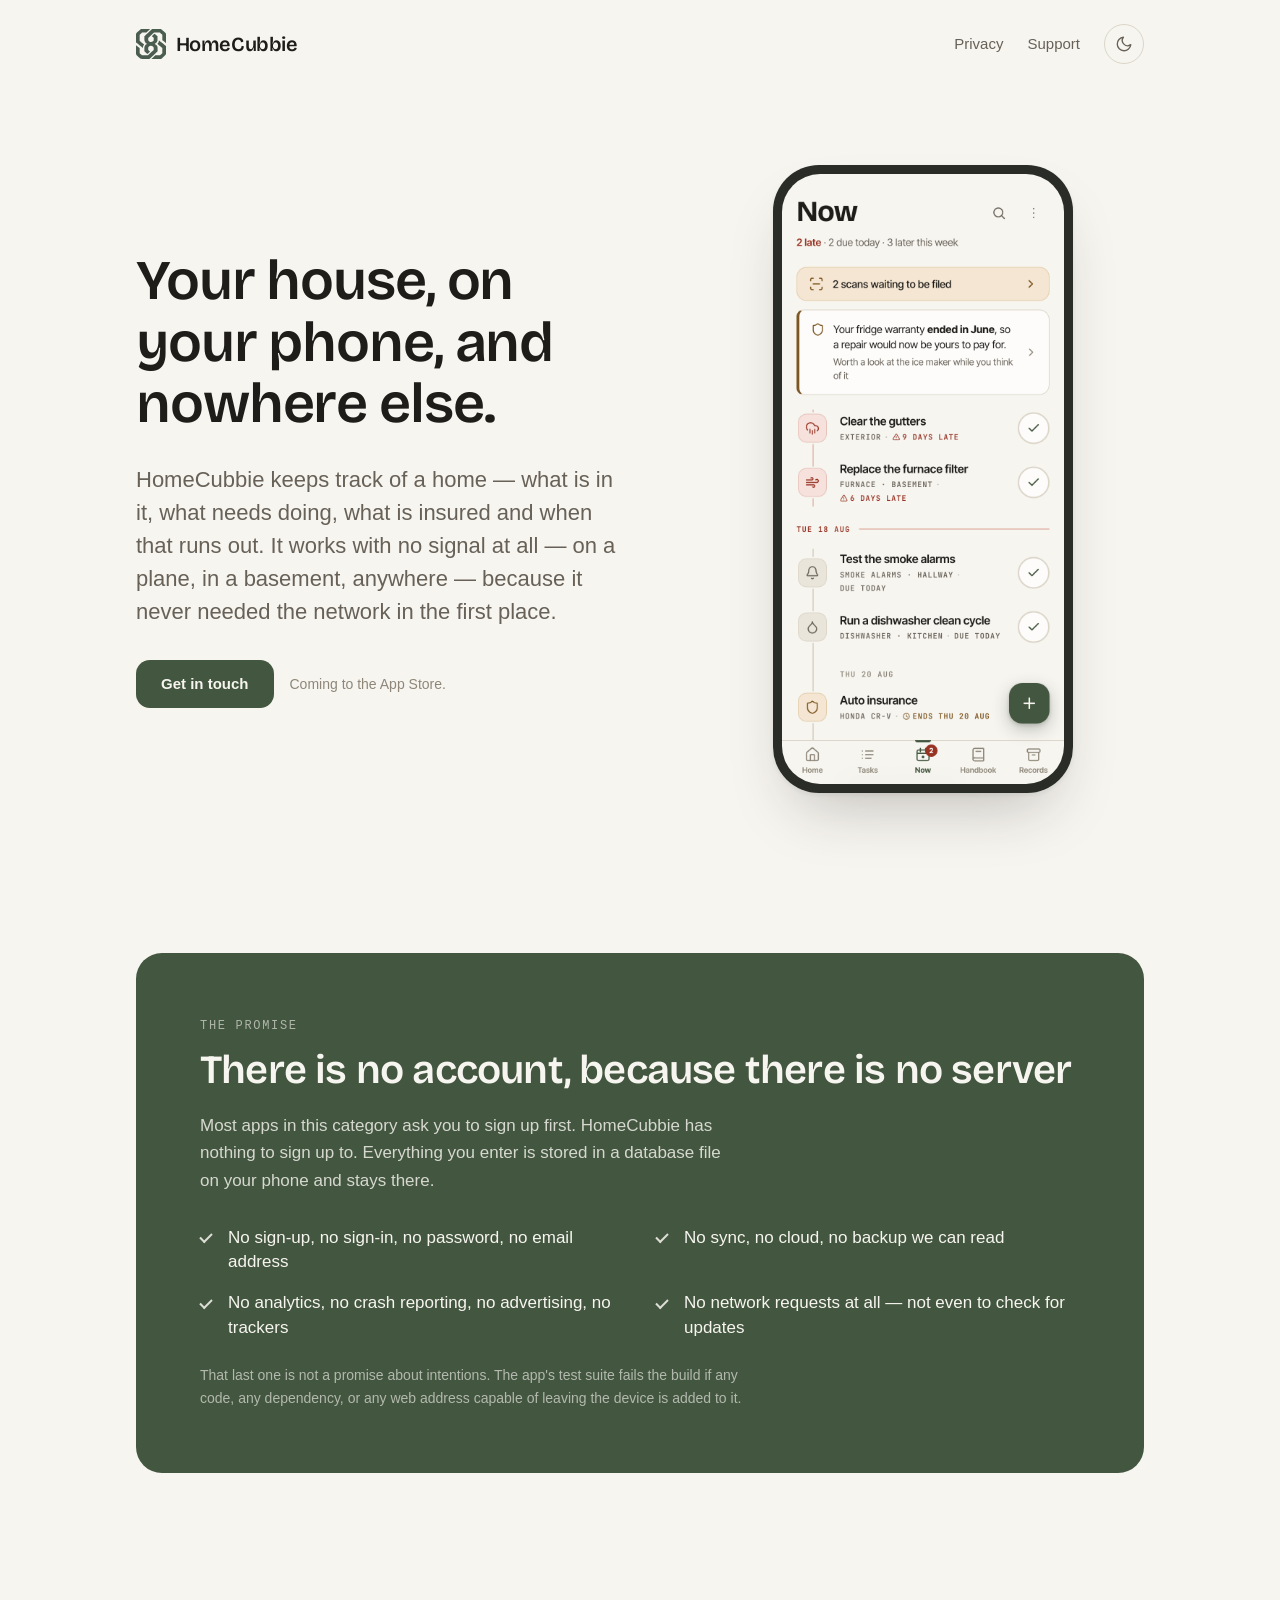
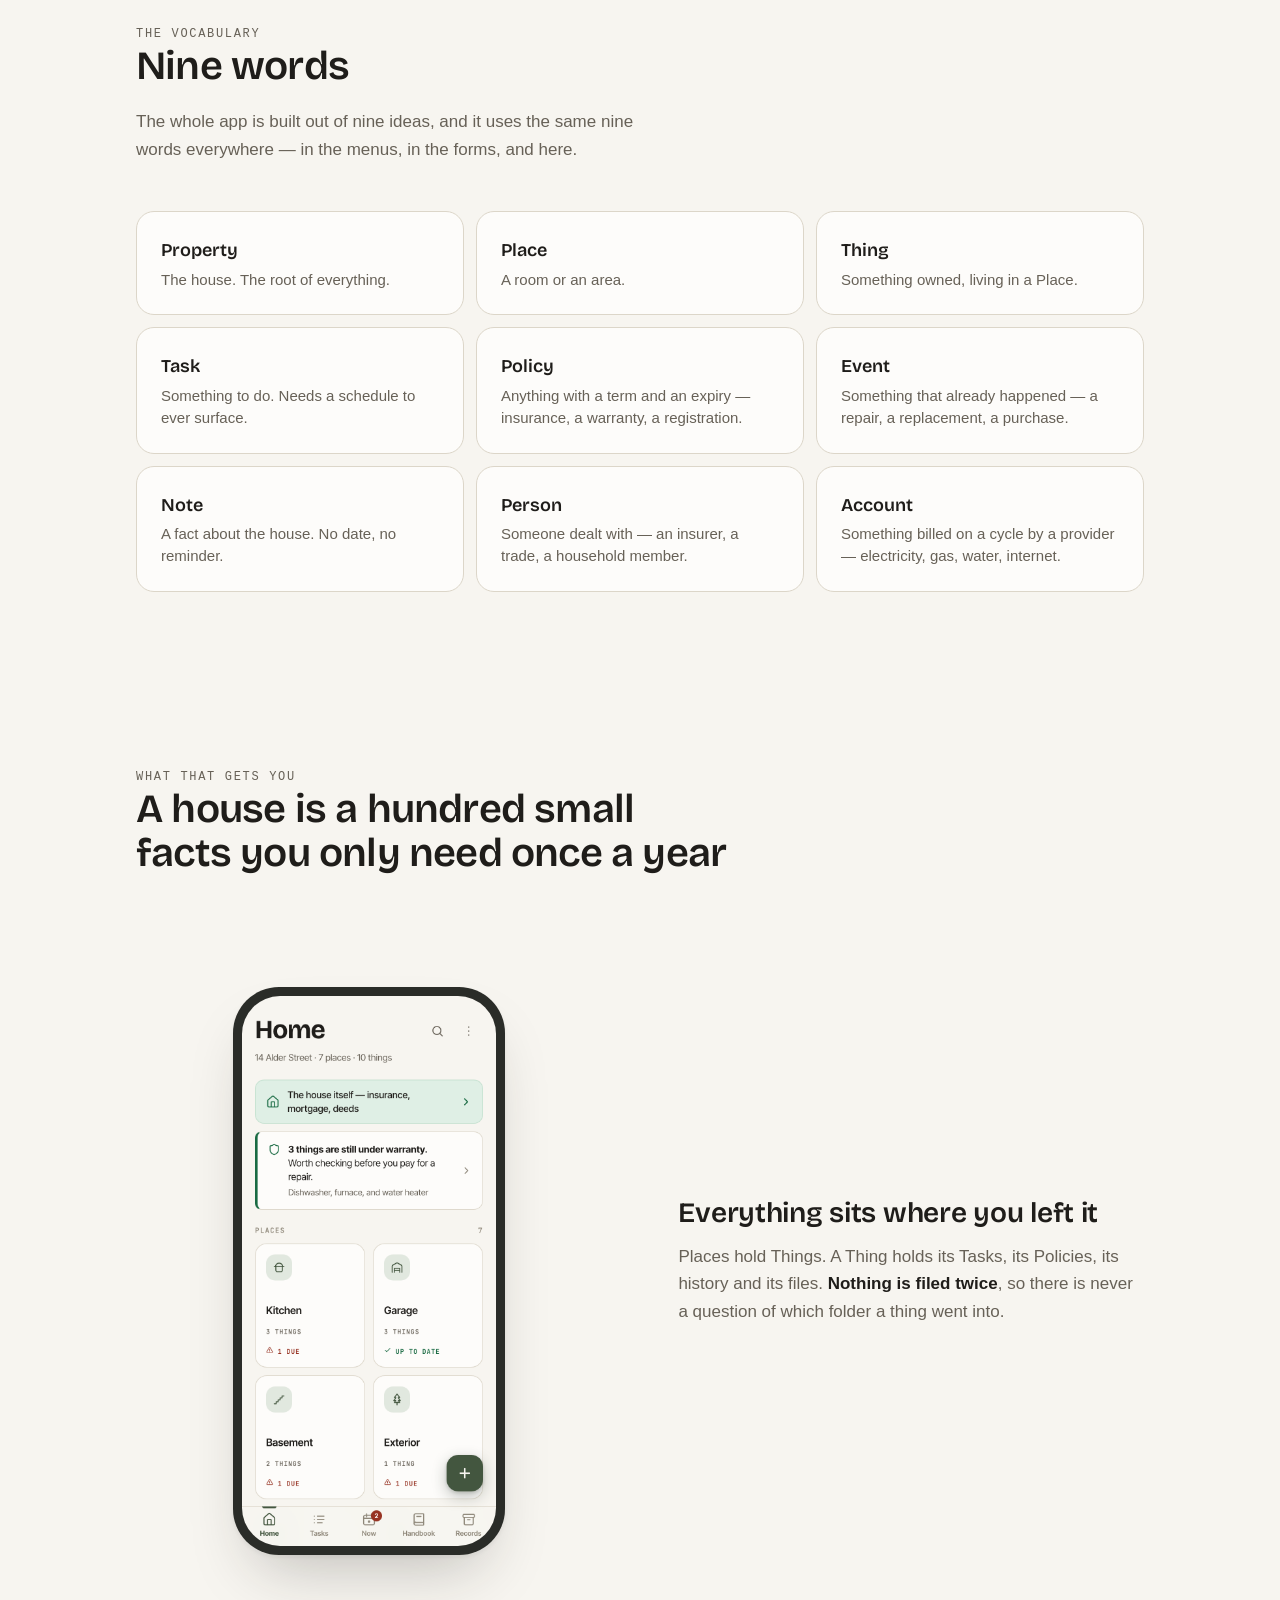
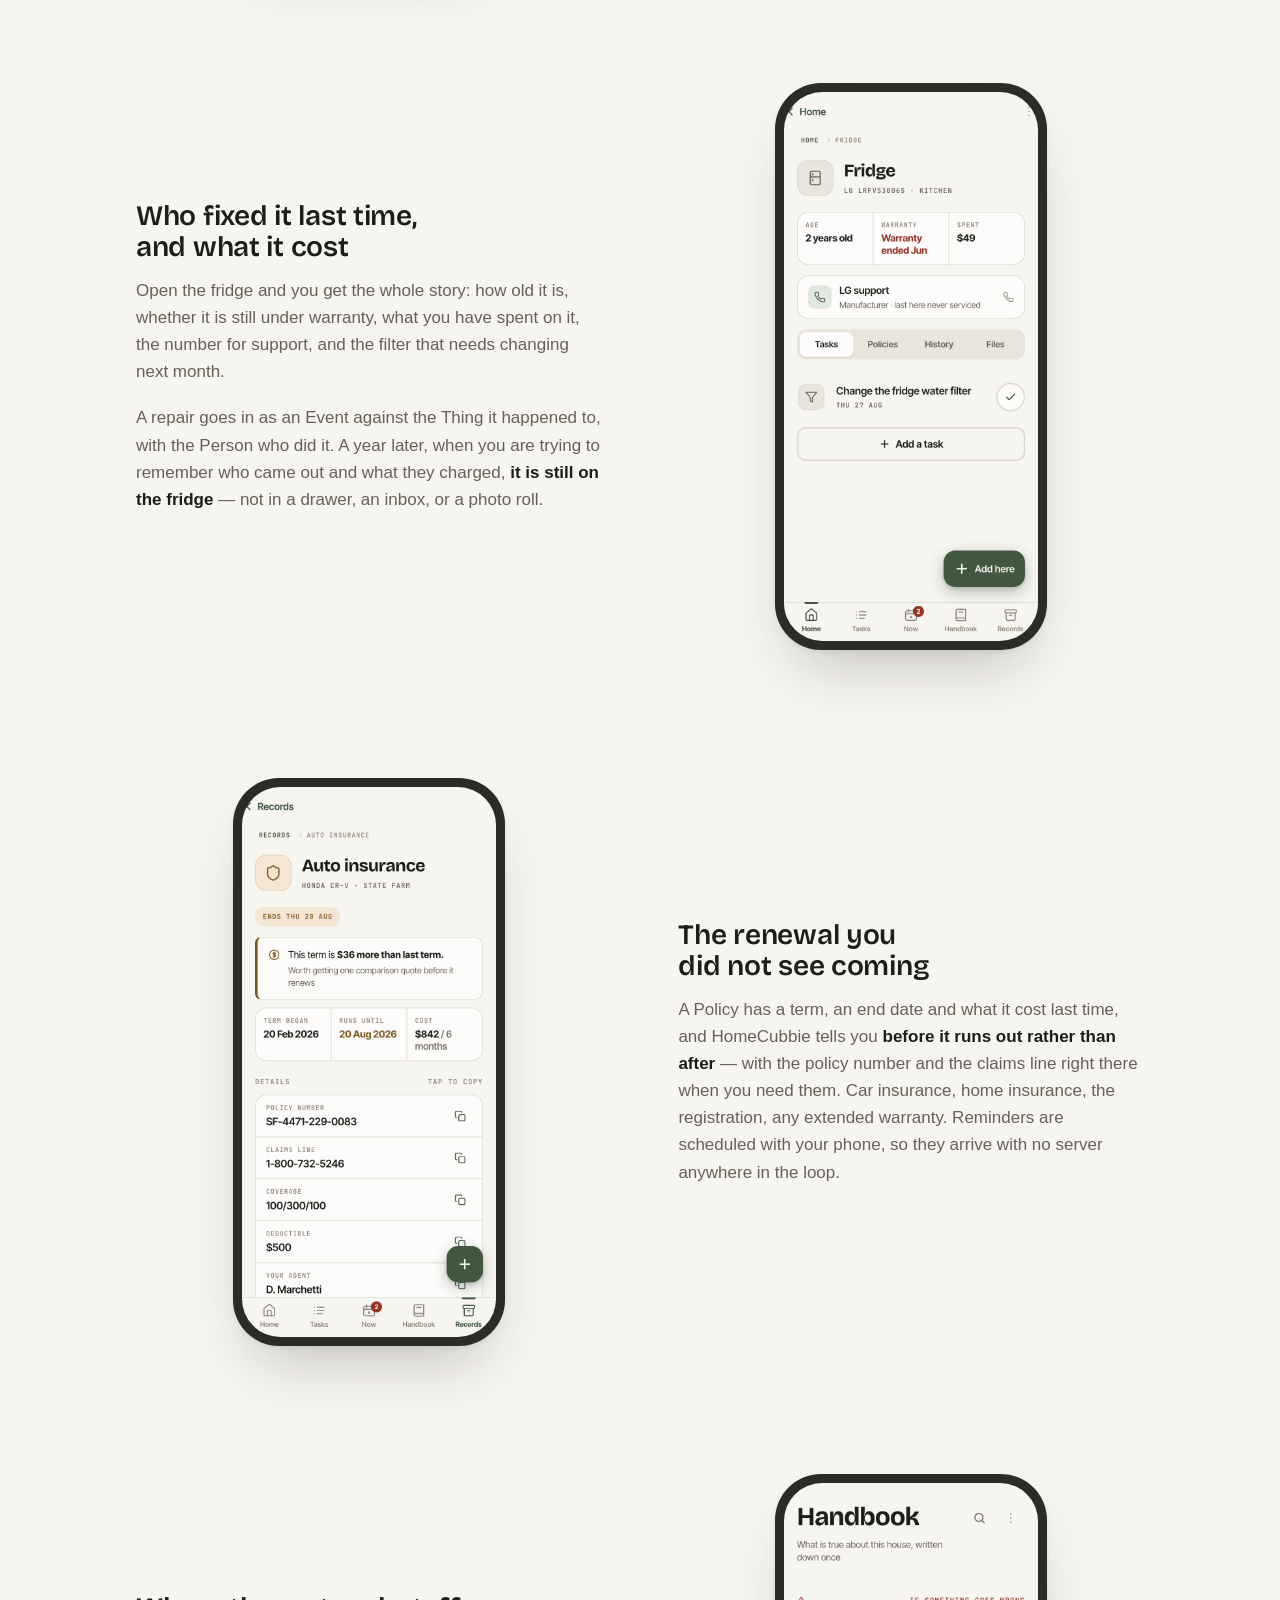
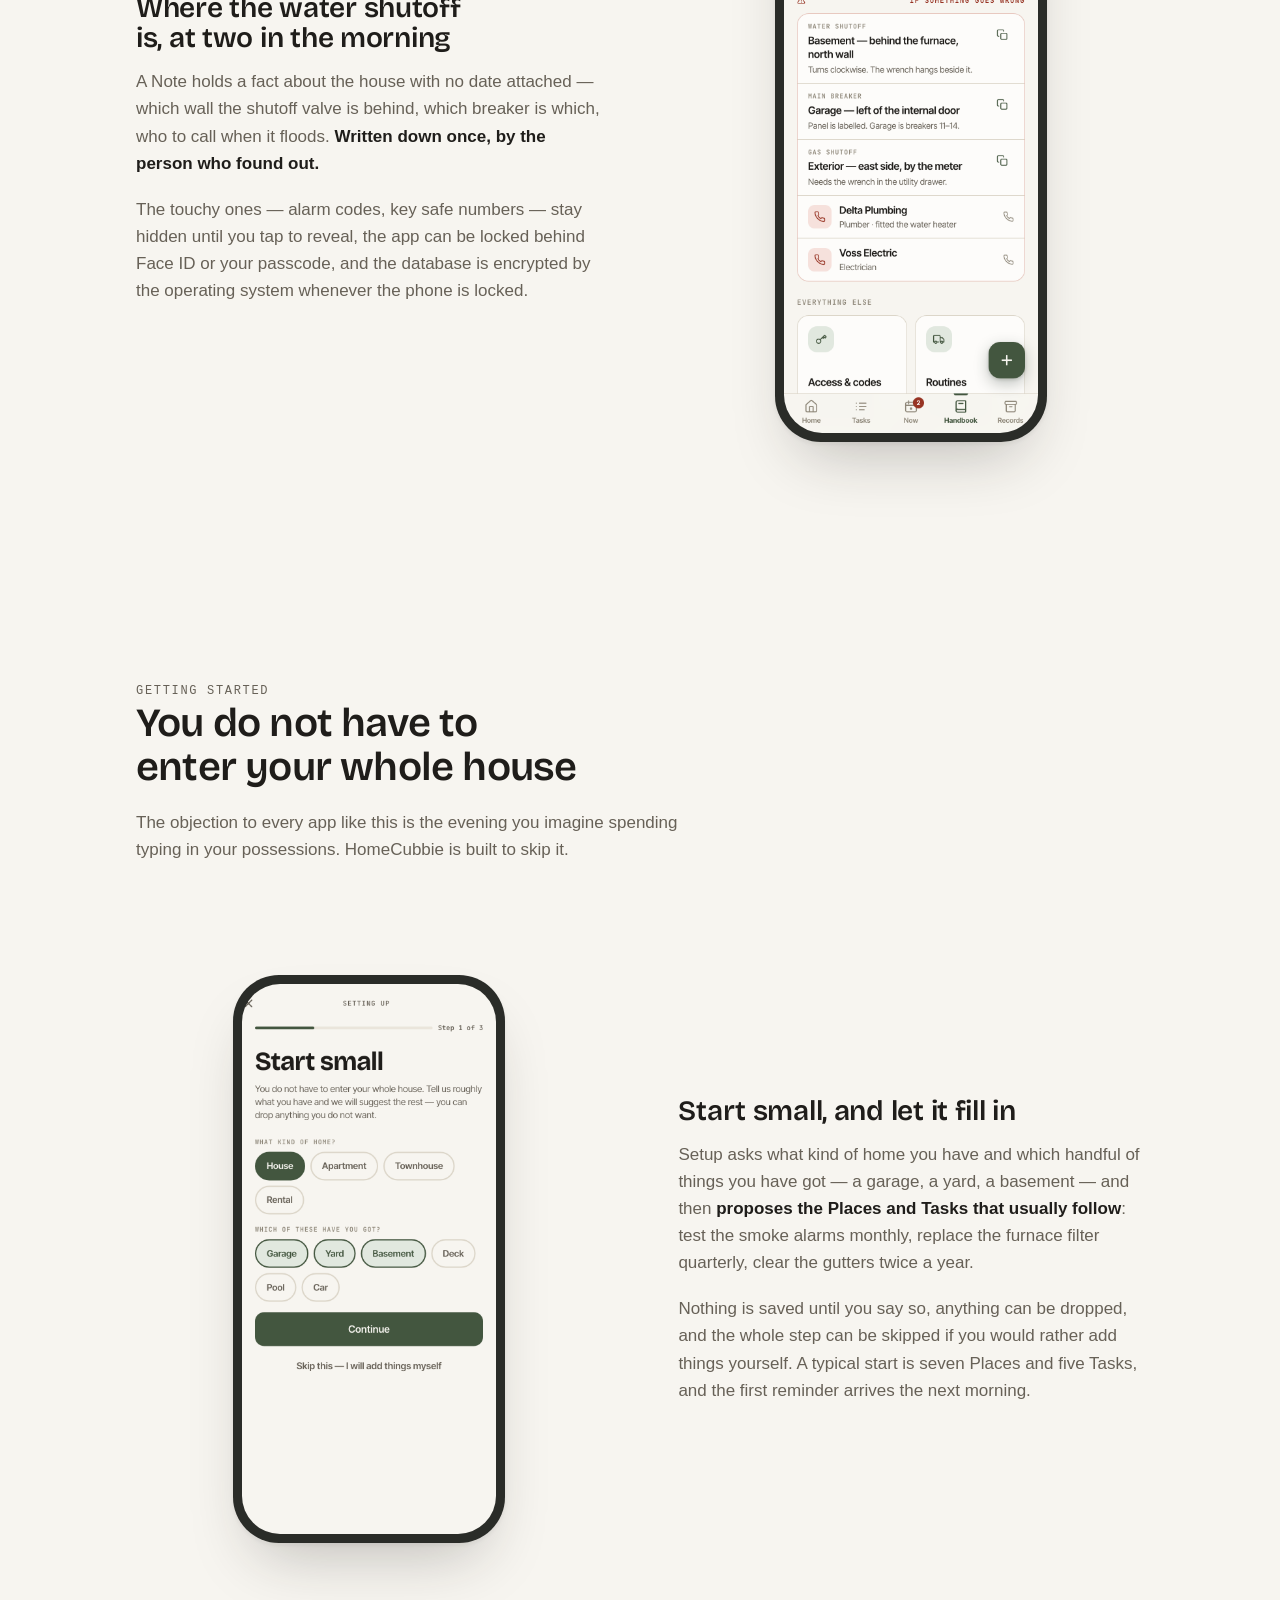
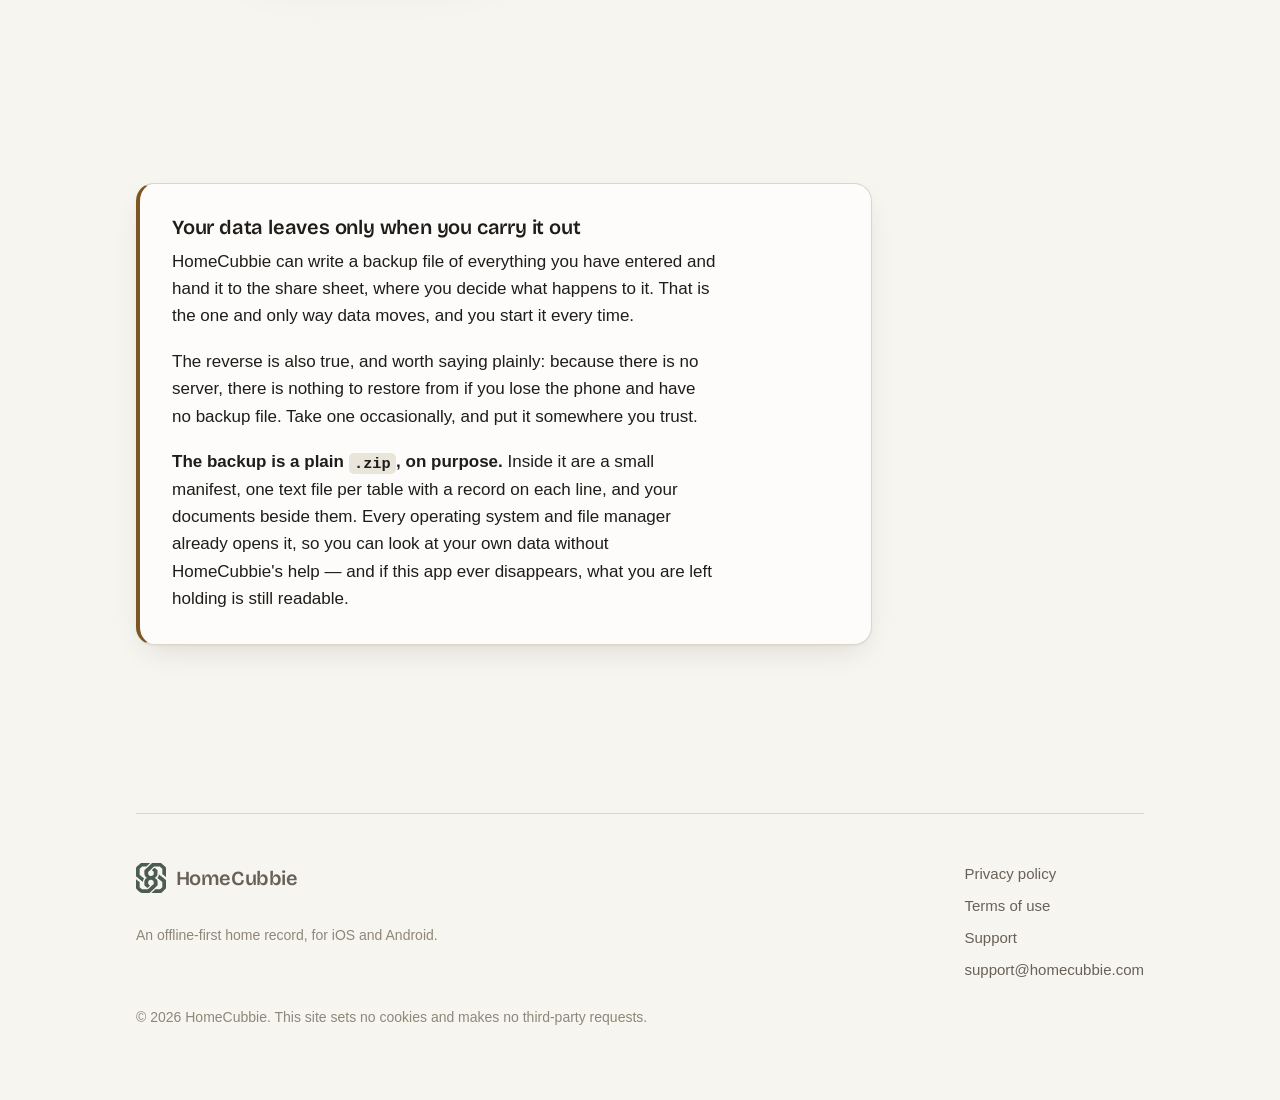
==== commit e76fe92b: "fix: say what the screen says, in words everyone knows "The boiler service you booked in March" sat " ====
--- a/index.html
+++ b/index.html
@@ -53,9 +53,9 @@
       <div>
         <h1>Your house, on your phone, and nowhere else.</h1>
         <p class="lede">HomeCubbie keeps track of a home — what is in it, what
-        needs doing, what is insured and when that runs out. It works with the
-        phone in aeroplane mode, because it never needed the network in the
-        first place.</p>
+        needs doing, what is insured and when that runs out. It works with no
+        signal at all — on a plane, in a basement, anywhere — because it never
+        needed the network in the first place.</p>
         <div class="actions">
           <a class="btn" href="support.html">Get in touch</a>
           <p class="note">Coming to the App&nbsp;Store.</p>
@@ -104,7 +104,7 @@
         <li><dfn>Event</dfn><span>Something that already happened — a repair, a replacement, a purchase.</span></li>
         <li><dfn>Note</dfn><span>A fact about the house. No date, no reminder.</span></li>
         <li><dfn>Person</dfn><span>Someone dealt with — an insurer, a trade, a household member.</span></li>
-        <li><dfn>Account</dfn><span>Something billed on a cycle by a provider — electricity, water, internet, council tax.</span></li>
+        <li><dfn>Account</dfn><span>Something billed on a cycle by a provider — electricity, gas, water, internet.</span></li>
       </ul>
     </section>
 
@@ -120,8 +120,7 @@
           <h3>Everything sits where you left it</h3>
           <p>Places hold Things. A Thing holds its Tasks, its Policies, its
           history and its files. <strong>Nothing is filed twice</strong>, so
-          when you open the fridge you get the warranty, the filter schedule and
-          the last repair together.</p>
+          there is never a question of which folder a thing went into.</p>
         </div>
         <div class="feature-art">
           <div class="device">
@@ -133,11 +132,14 @@
 
       <div class="feature">
         <div>
-          <h3>The boiler service you booked in March</h3>
-          <p>Record it as an Event against the Thing it happened to, with the
-          Person who did it. Next spring, when you are trying to remember who
-          came out and what they charged, <strong>it is on the boiler where you
-          left it</strong> — not in a drawer, an inbox, or a photo roll.</p>
+          <h3>Who fixed it last time, and what it cost</h3>
+          <p>Open the fridge and you get the whole story: how old it is, whether
+          it is still under warranty, what you have spent on it, the number for
+          support, and the filter that needs changing next month.</p>
+          <p>A repair goes in as an Event against the Thing it happened to, with
+          the Person who did it. A year later, when you are trying to remember
+          who came out and what they charged, <strong>it is still on the
+          fridge</strong> — not in a drawer, an inbox, or a photo roll.</p>
         </div>
         <div class="feature-art">
           <div class="device">
@@ -149,11 +151,12 @@
 
       <div class="feature">
         <div>
-          <h3>The warranty that quietly expired</h3>
-          <p>A Policy has a term and an end date, and HomeCubbie tells you
-          <strong>before it runs out rather than after</strong>. The same goes
-          for the buildings insurance, the car registration and the boiler
-          cover. Reminders are scheduled with your phone, so they arrive with no
+          <h3>The renewal you did not see coming</h3>
+          <p>A Policy has a term, an end date and what it cost last time, and
+          HomeCubbie tells you <strong>before it runs out rather than
+          after</strong> — with the policy number and the claims line right
+          there when you need them. Car insurance, home insurance, the
+          registration, any extended warranty. Reminders are scheduled with your phone, so they arrive with no
           server anywhere in the loop.</p>
         </div>
         <div class="feature-art">
@@ -166,12 +169,15 @@
 
       <div class="feature">
         <div>
-          <h3>The alarm code nobody can remember</h3>
-          <p>A Note holds a fact about the house with no date attached. Sensitive
-          ones stay hidden until you tap to reveal, the app can be locked behind
-          Face&nbsp;ID or your device passcode, and
-          <strong>the database is encrypted by the operating system whenever the
-          phone is locked</strong>.</p>
+          <h3>Where the water shutoff is, at two in the morning</h3>
+          <p>A Note holds a fact about the house with no date attached — which
+          wall the shutoff valve is behind, which breaker is which, who to call
+          when it floods. <strong>Written down once, by the person who found
+          out.</strong></p>
+          <p>The touchy ones — alarm codes, key safe numbers — stay hidden until
+          you tap to reveal, the app can be locked behind Face&nbsp;ID or your
+          passcode, and the database is encrypted by the operating system
+          whenever the phone is locked.</p>
         </div>
         <div class="feature-art">
           <div class="device">
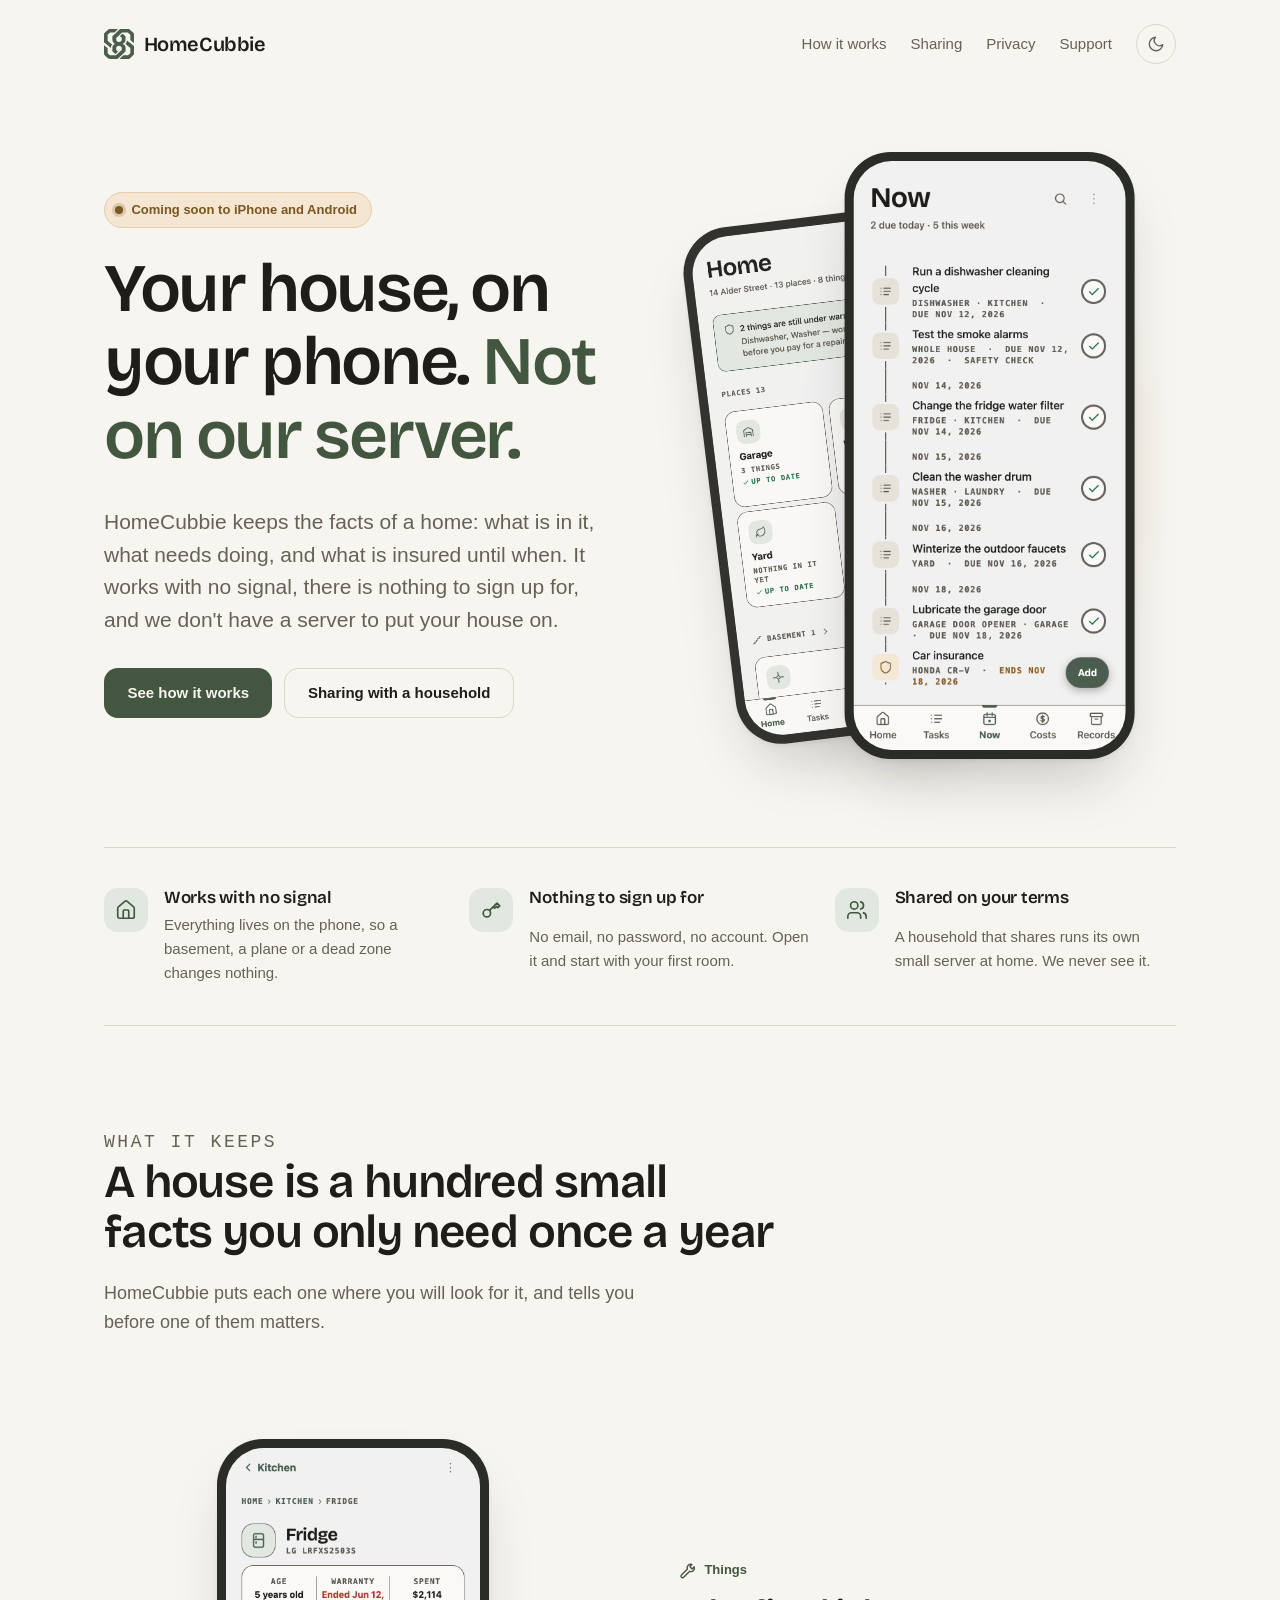
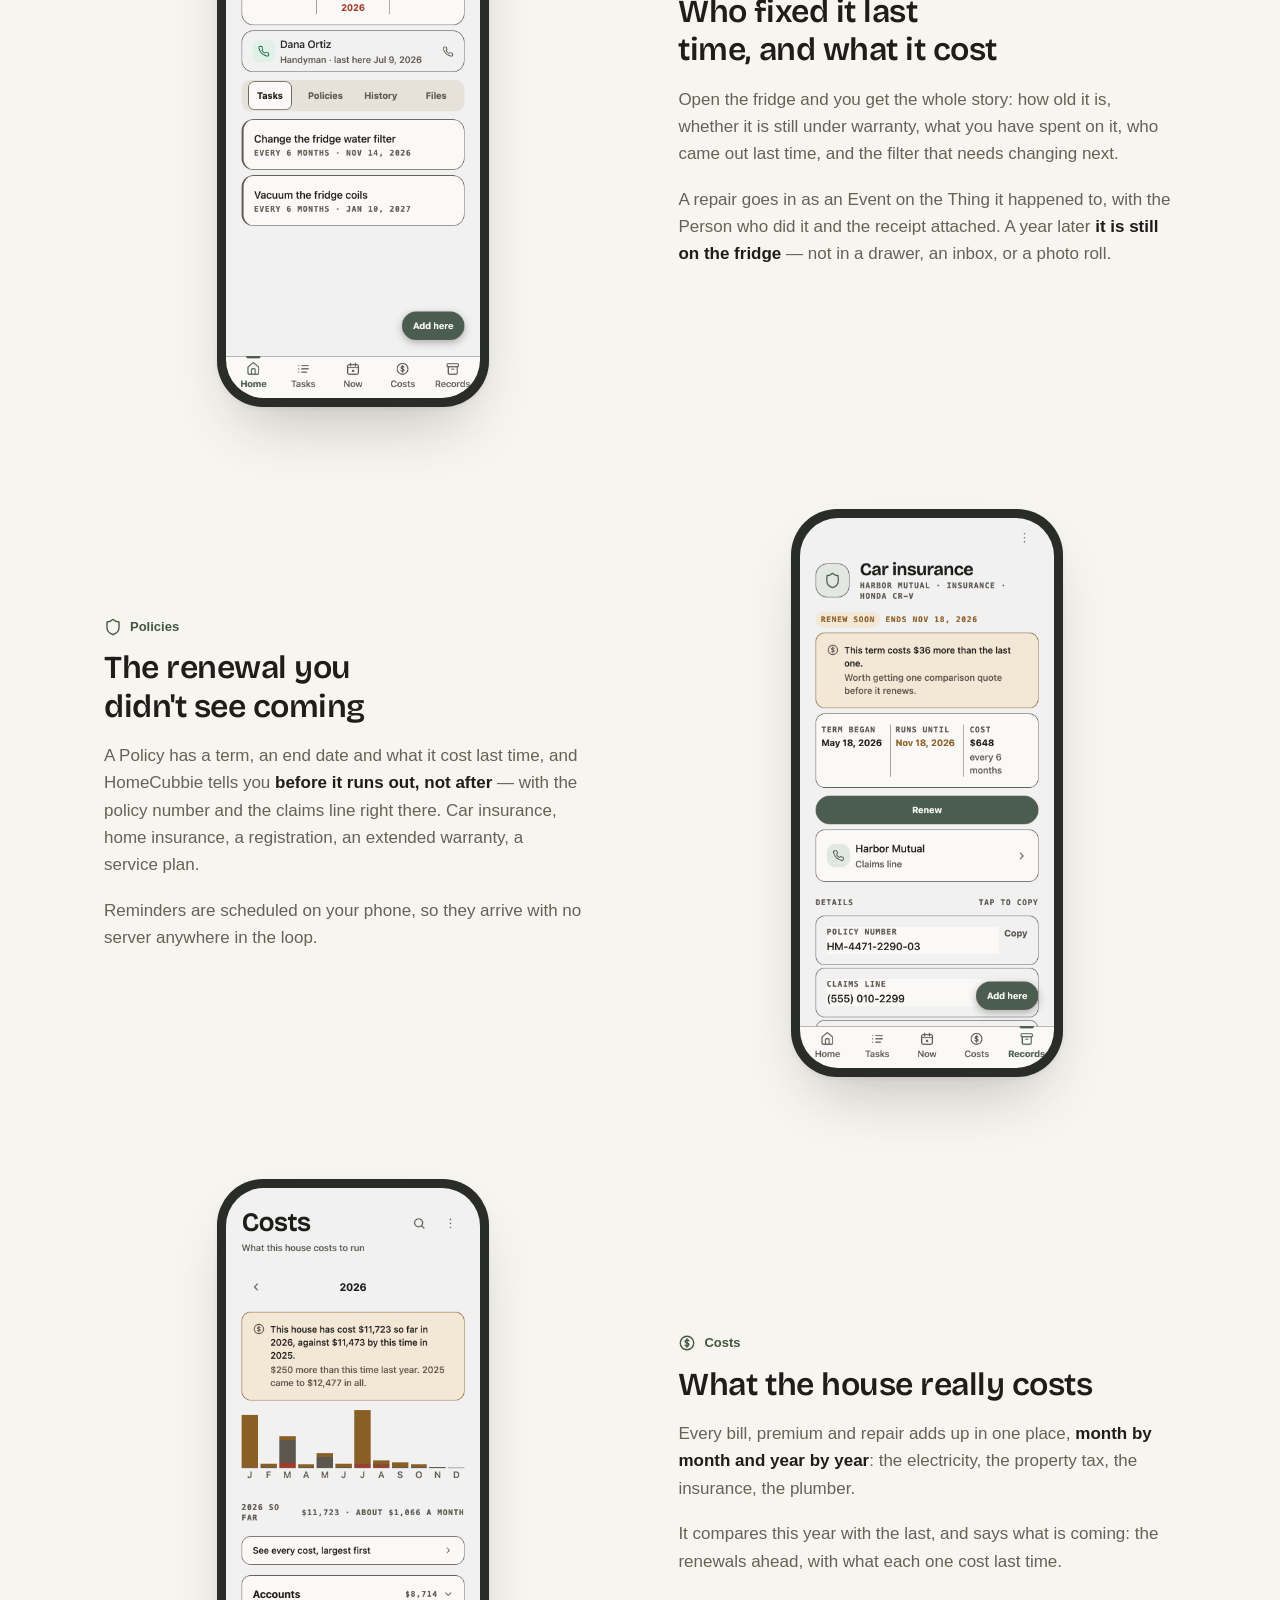
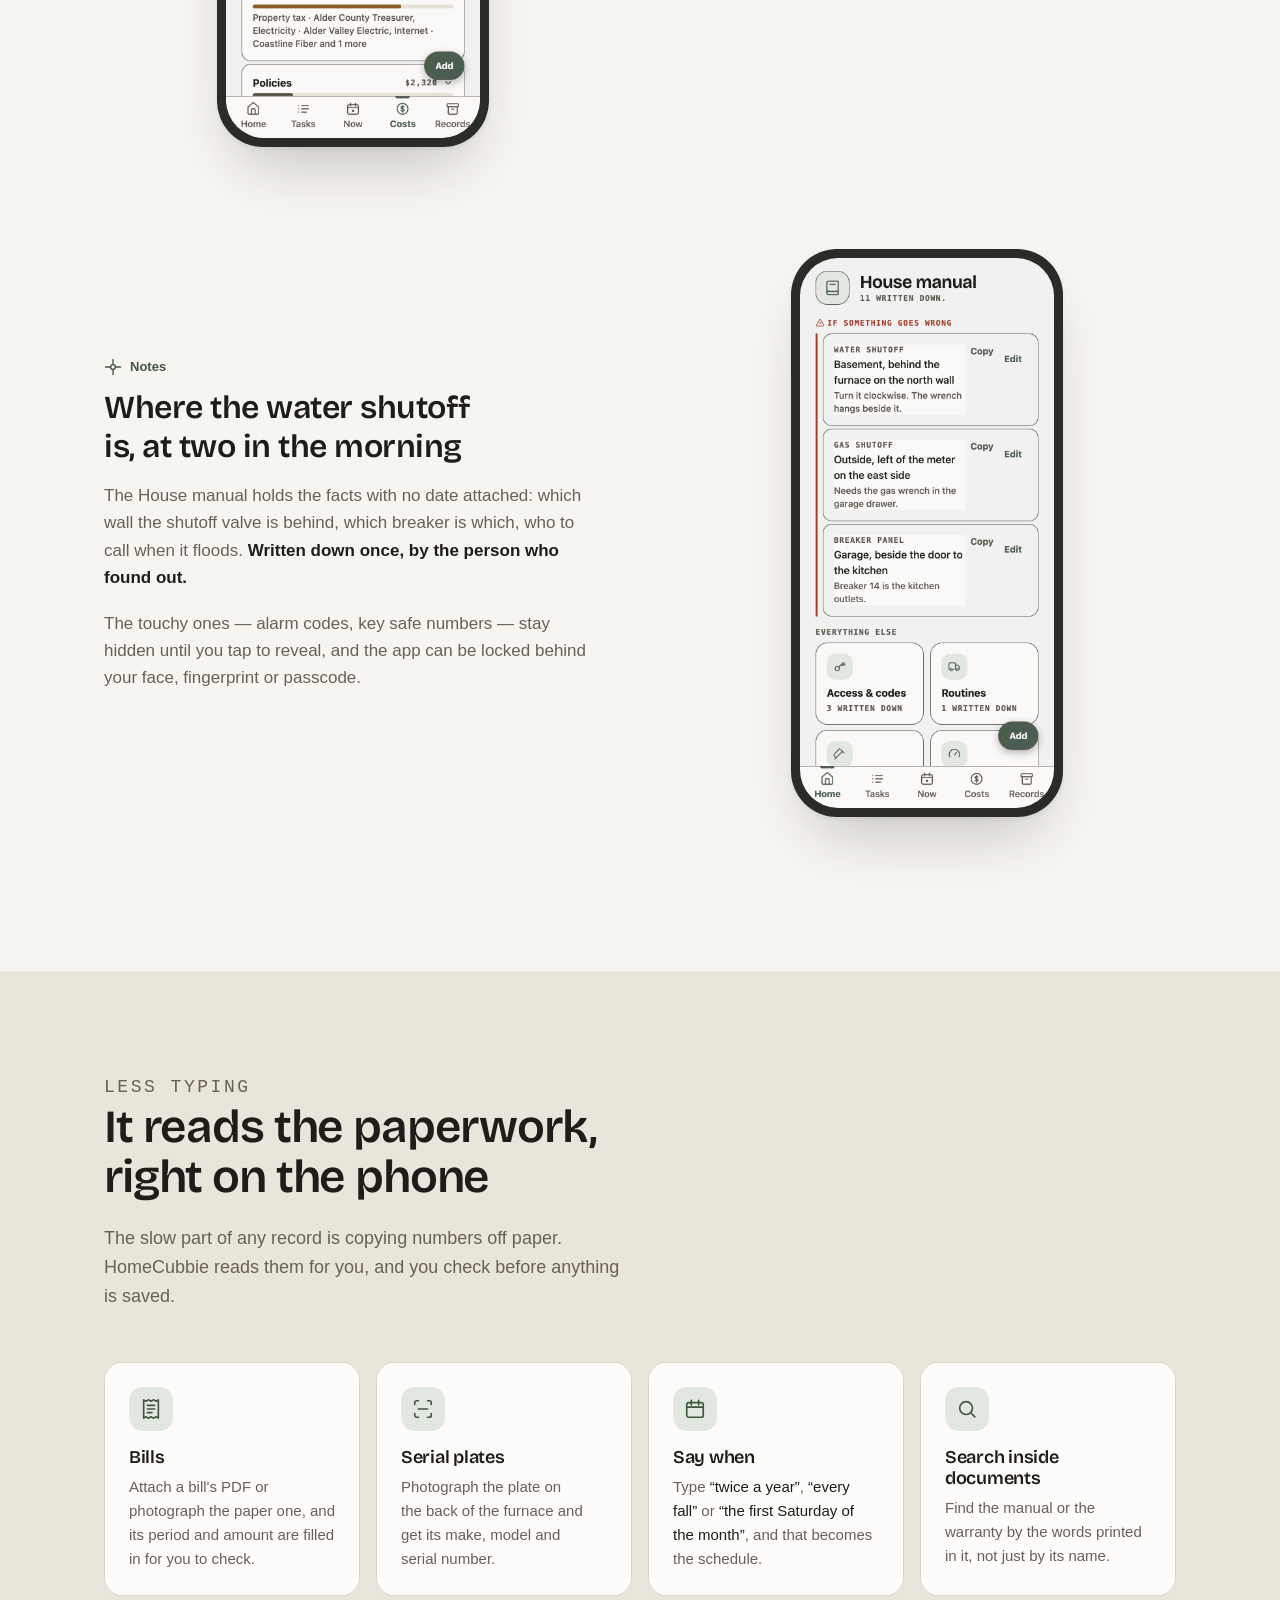
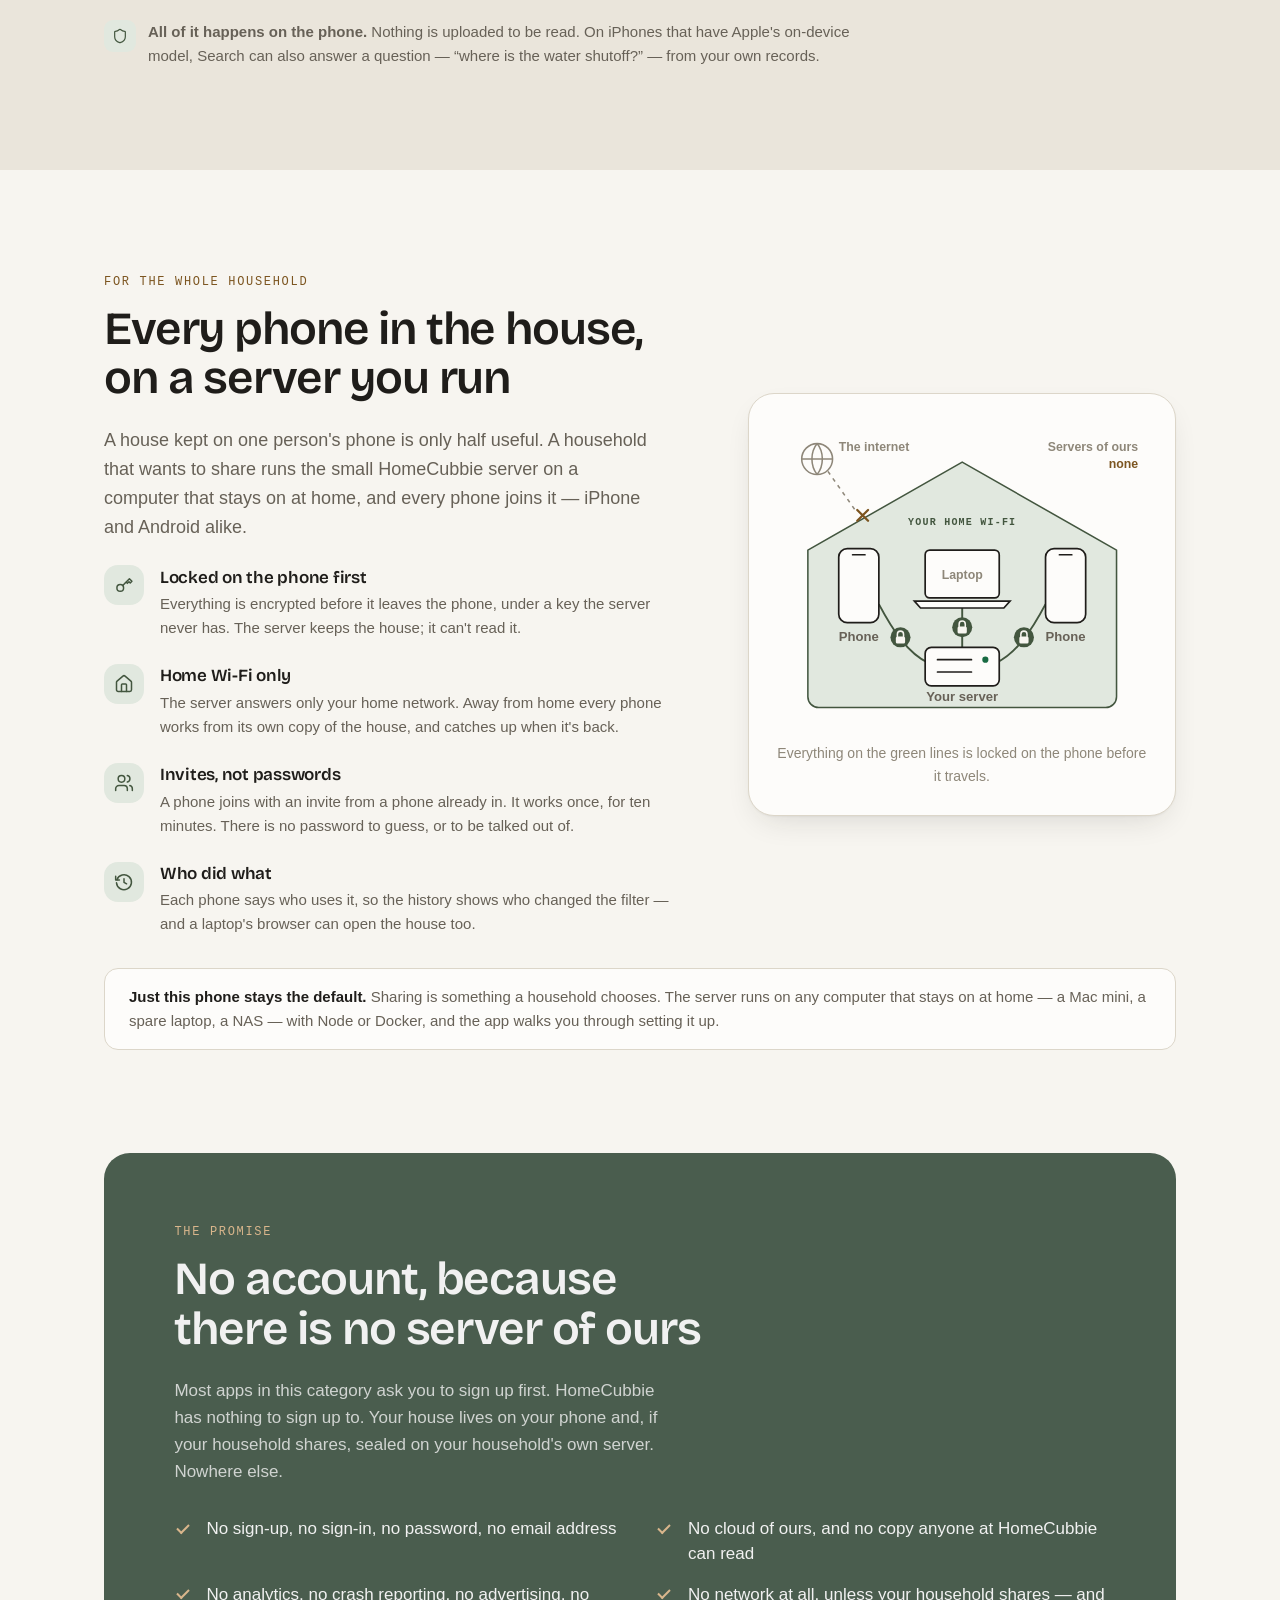
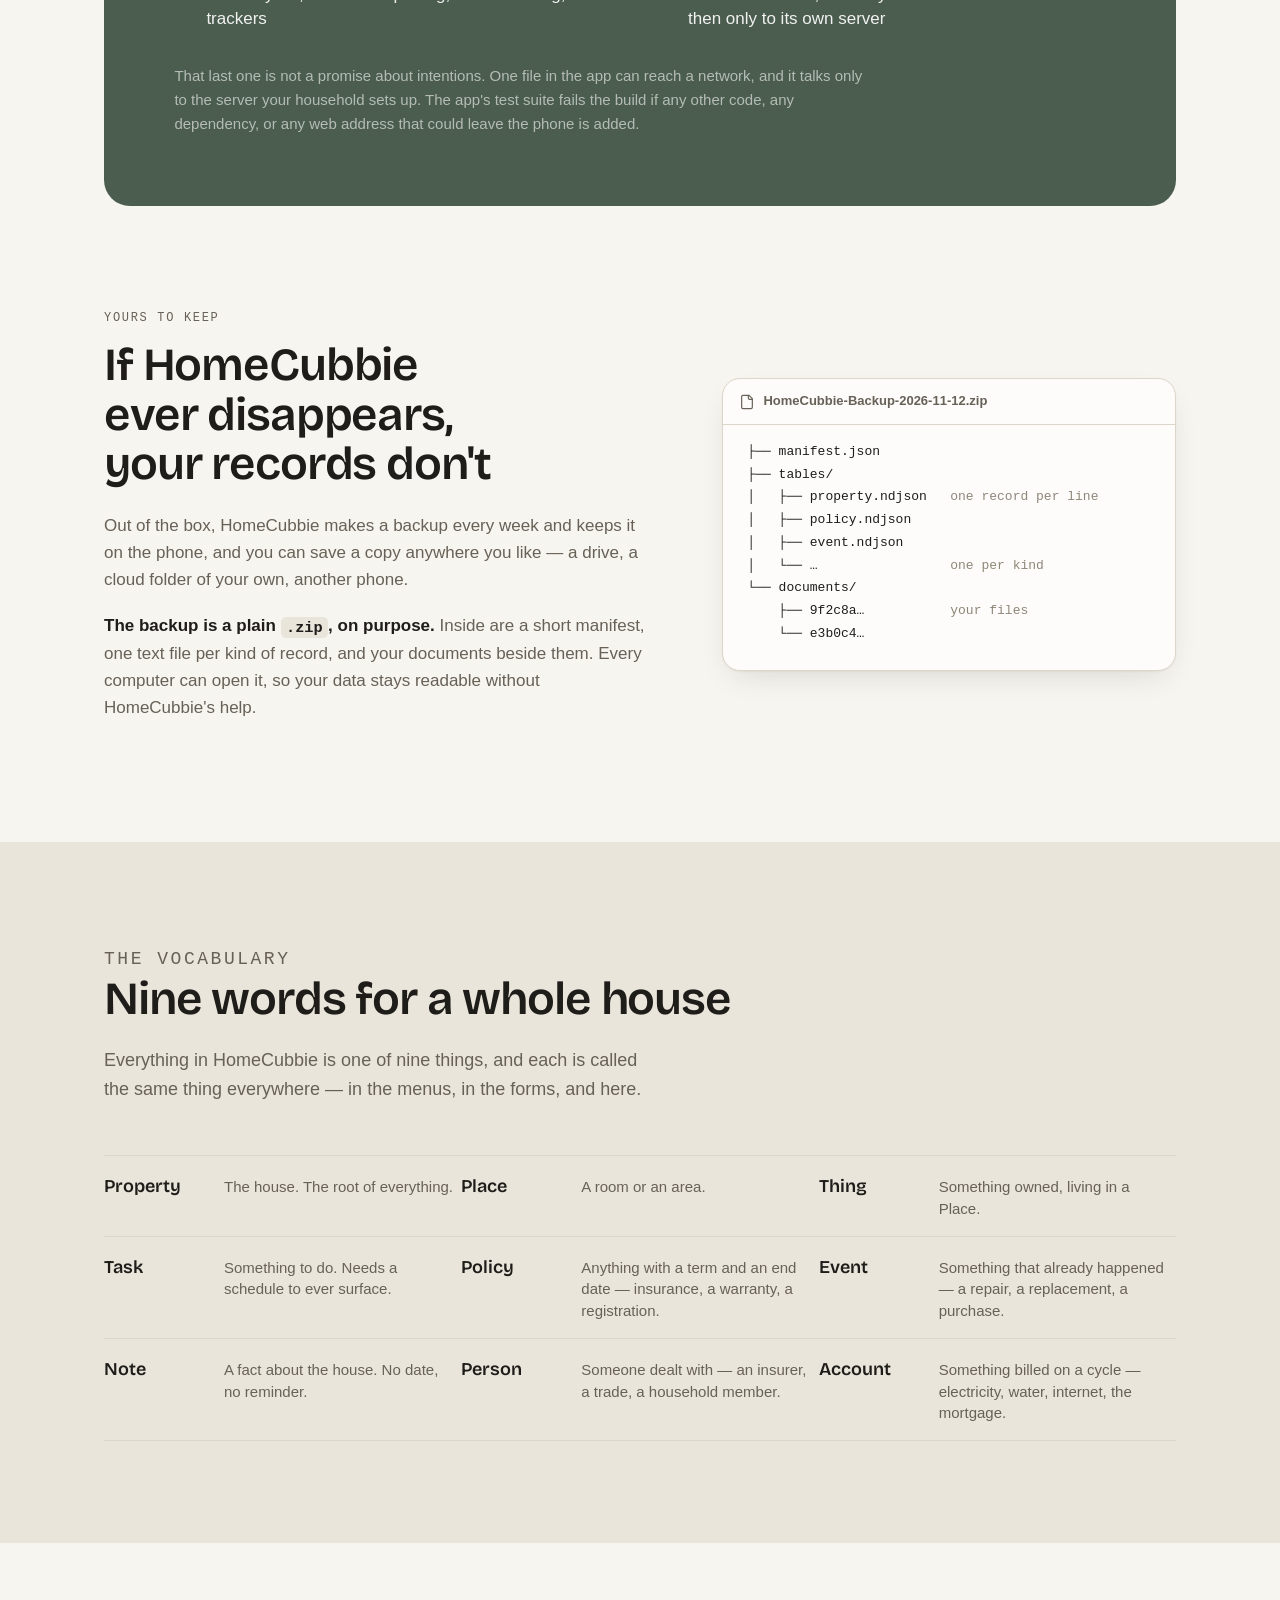
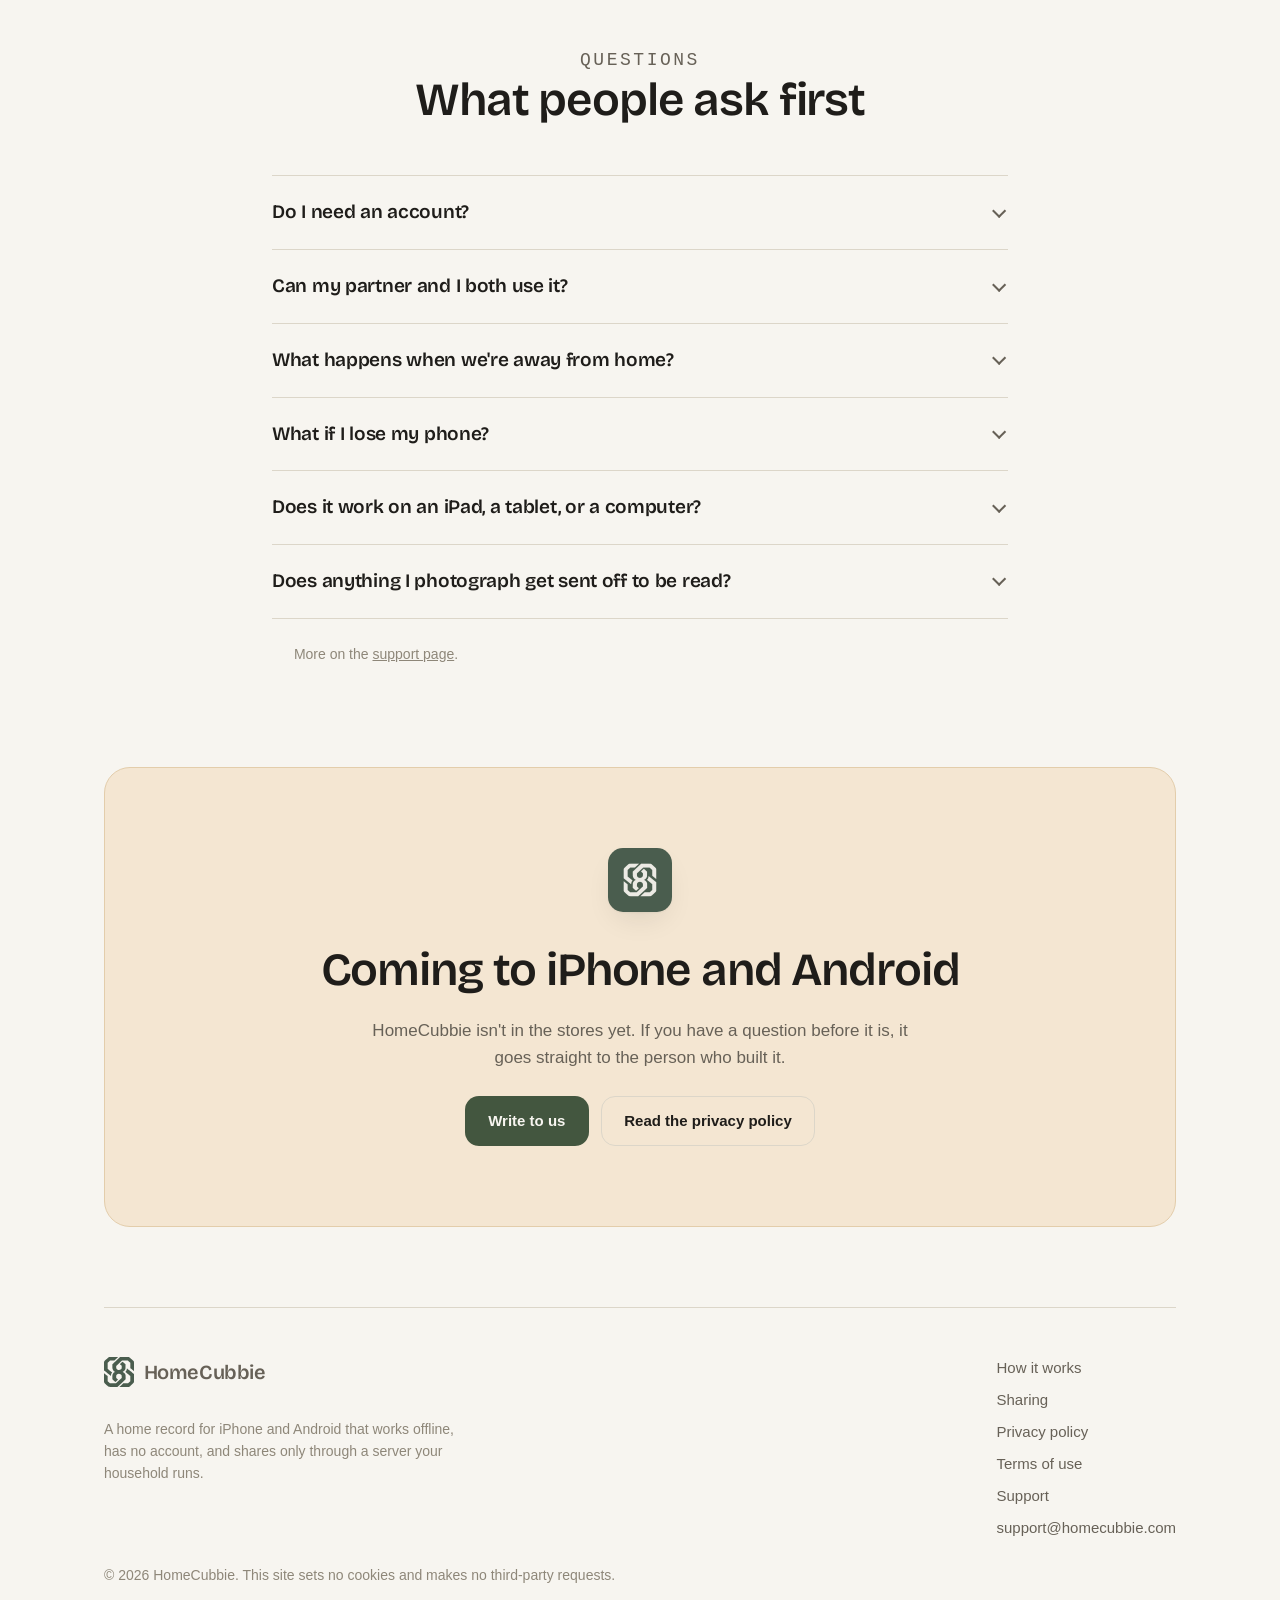
==== commit 2e7336f5: "feat: the site tells the truth about sharing, and shows the real app The site was written on 31 Augu" ====
--- a/index.html
+++ b/index.html
@@ -3,22 +3,23 @@
 <head>
 <meta charset="utf-8">
 <meta name="viewport" content="width=device-width, initial-scale=1">
-<title>HomeCubbie — your house, on your phone, and nowhere else</title>
-<meta name="description" content="An offline-first app for keeping track of a home: what is in it, what needs doing, what is insured and when it expires. No account, no server, no sync.">
+<title>HomeCubbie — your house, on your phone. Not on our server.</title>
+<meta name="description" content="HomeCubbie keeps the facts of a home: what is in it, what needs doing, what is insured and until when. It works offline, has no account, and shares only through a server your household runs.">
 <link rel="canonical" href="https://homecubbie.com/">
 <meta property="og:type" content="website">
 <meta property="og:site_name" content="HomeCubbie">
-<meta property="og:title" content="HomeCubbie — your house, on your phone, and nowhere else">
-<meta property="og:description" content="An offline-first app for keeping track of a home. No account, no server, no sync.">
+<meta property="og:title" content="HomeCubbie — your house, on your phone. Not on our server.">
+<meta property="og:description" content="Works offline. No account. Shared only through a server your household runs, encrypted on the phone.">
 <meta property="og:url" content="https://homecubbie.com/">
 <meta property="og:image" content="https://homecubbie.com/assets/og.png">
 <meta property="og:image:width" content="1200">
 <meta property="og:image:height" content="630">
-<meta property="og:image:alt" content="HomeCubbie — your house, on your phone. No account, no server, nothing leaves the device.">
+<meta property="og:image:alt" content="HomeCubbie — your house, on your phone. Not on our server.">
 <meta name="twitter:card" content="summary_large_image">
 <meta name="theme-color" content="#4A5D4E">
 <link rel="icon" href="assets/favicon.png" sizes="any">
 <link rel="apple-touch-icon" href="assets/app-icon.png">
+<link rel="preload" href="fonts/BricolageGrotesque_600SemiBold.ttf" as="font" type="font/ttf" crossorigin>
 <link rel="stylesheet" href="styles.css">
 <script>
 /* Applies a saved theme before first paint, so a reader who chose dark never
@@ -34,7 +35,9 @@
 <div class="shell">
   <header class="masthead">
     <a class="wordmark" href="/"><img src="assets/mark.svg" alt="" width="30" height="30">HomeCubbie</a>
-    <nav>
+    <nav aria-label="Site">
+      <a class="wide" href="#how">How it works</a>
+      <a class="wide" href="#sharing">Sharing</a>
       <a href="privacy.html">Privacy</a>
       <a href="support.html">Support</a>
       <button class="theme-toggle" type="button" aria-label="Switch to dark mode" aria-pressed="false">
@@ -51,196 +54,437 @@
     <!-- ---------------- hero ---------------- -->
     <div class="hero">
       <div>
-        <h1>Your house, on your phone, and nowhere else.</h1>
-        <p class="lede">HomeCubbie keeps track of a home — what is in it, what
-        needs doing, what is insured and when that runs out. It works with no
-        signal at all — on a plane, in a basement, anywhere — because it never
-        needed the network in the first place.</p>
+        <p class="chip">Coming soon to iPhone and Android</p>
+        <h1>Your house, on your phone. <span class="soft">Not on our server.</span></h1>
+        <p class="lede">HomeCubbie keeps the facts of a home: what is in it, what
+        needs doing, and what is insured until when. It works with no signal,
+        there is nothing to sign up for, and we don't have a server to put your
+        house on.</p>
         <div class="actions">
-          <a class="btn" href="support.html">Get in touch</a>
-          <p class="note">Coming to the App&nbsp;Store.</p>
-        </div>
-      </div>
-      <div class="feature-art">
-        <div class="device">
-          <div class="screen" role="img" aria-label="The Now screen: two late tasks, two due today, and a card warning that the fridge warranty ended in June."
-                 style="--shot-light:url('assets/screens/now-light.png');--shot-dark:url('assets/screens/now-dark.png')"></div>
-        </div>
-      </div>
-    </div>
-
-    <!-- ---------------- the pledge ---------------- -->
+          <a class="btn" href="#how">See how it works</a>
+          <a class="btn quiet" href="#sharing">Sharing with a household</a>
+        </div>
+      </div>
+      <div class="hero-art">
+        <div class="device back" aria-hidden="true">
+          <div class="screen" style="--shot-light:url('assets/screens/home-light.png');--shot-dark:url('assets/screens/home-dark.png')"></div>
+        </div>
+        <div class="device front">
+          <div class="screen" role="img" aria-label="The Now screen: two tasks due today, five this week, and the car insurance that ends on November 18."
+               style="--shot-light:url('assets/screens/now-light.png');--shot-dark:url('assets/screens/now-dark.png')"></div>
+        </div>
+      </div>
+    </div>
+
+    <!-- ---------------- three principles ---------------- -->
+    <div class="principles">
+      <div>
+        <span class="glyph" aria-hidden="true"><svg viewBox="0 0 24 24"><path d="M15 21v-8a1 1 0 0 0-1-1h-4a1 1 0 0 0-1 1v8"/><path d="M3 10a2 2 0 0 1 .7-1.5l7-6a2 2 0 0 1 2.6 0l7 6A2 2 0 0 1 21 10v9a2 2 0 0 1-2 2H5a2 2 0 0 1-2-2Z"/></svg></span>
+        <h3>Works with no signal</h3>
+        <p>Everything lives on the phone, so a basement, a plane or a dead zone changes nothing.</p>
+      </div>
+      <div>
+        <span class="glyph" aria-hidden="true"><svg viewBox="0 0 24 24"><circle cx="7.5" cy="15.5" r="4"/><path d="m10.5 12.5 8-8 3 3-2 2-1.5-1.5-2 2-1.5-1.5-2 2"/></svg></span>
+        <h3>Nothing to sign up for</h3>
+        <p>No email, no password, no account. Open it and start with your first room.</p>
+      </div>
+      <div>
+        <span class="glyph" aria-hidden="true"><svg viewBox="0 0 24 24"><path d="M16 21v-2a4 4 0 0 0-4-4H6a4 4 0 0 0-4 4v2"/><circle cx="9" cy="7" r="4"/><path d="M22 21v-2a4 4 0 0 0-3-3.9M16 3.1a4 4 0 0 1 0 7.8"/></svg></span>
+        <h3>Shared on your terms</h3>
+        <p>A household that shares runs its own small server at home. We never see it.</p>
+      </div>
+    </div>
+  </div>
+
+  <!-- ---------------- what it keeps ---------------- -->
+  <section id="how">
+    <div class="shell">
+      <div class="section-head">
+        <p class="eyebrow">What it keeps</p>
+        <h2>A house is a hundred small facts you only need once a year</h2>
+        <p>HomeCubbie puts each one where you will look for it, and tells you
+        before one of them matters.</p>
+      </div>
+
+      <div class="feature">
+        <div>
+          <p class="kicker"><svg viewBox="0 0 24 24" aria-hidden="true"><path d="M18.6 3.4a4.6 4.6 0 0 0-6 6l-8 8a2.1 2.1 0 1 0 3 3l8-8a4.6 4.6 0 0 0 6-6l-2.8 2.8-2.9-2.9Z"/></svg>Things</p>
+          <h3>Who fixed it last time, and what it cost</h3>
+          <p>Open the fridge and you get the whole story: how old it is, whether
+          it is still under warranty, what you have spent on it, who came out last
+          time, and the filter that needs changing next.</p>
+          <p>A repair goes in as an Event on the Thing it happened to, with the
+          Person who did it and the receipt attached. A year later <strong>it is
+          still on the fridge</strong> — not in a drawer, an inbox, or a photo
+          roll.</p>
+        </div>
+        <div class="feature-art">
+          <div class="device">
+            <div class="screen" role="img" aria-label="The fridge: five years old, its warranty ended in June, $2,114 spent on it, the handyman who came out last, and its two tasks."
+                 style="--shot-light:url('assets/screens/thing-light.png');--shot-dark:url('assets/screens/thing-dark.png')"></div>
+          </div>
+        </div>
+      </div>
+
+      <div class="feature">
+        <div>
+          <p class="kicker"><svg viewBox="0 0 24 24" aria-hidden="true"><path d="M20 13c0 5-3.5 7.5-7.7 9a1 1 0 0 1-.7 0C7.5 20.5 4 18 4 13V6a1 1 0 0 1 1-1c2 0 4.5-1.2 6.2-2.7a1.2 1.2 0 0 1 1.5 0C14.5 3.8 17 5 19 5a1 1 0 0 1 1 1Z"/></svg>Policies</p>
+          <h3>The renewal you didn't see coming</h3>
+          <p>A Policy has a term, an end date and what it cost last time, and
+          HomeCubbie tells you <strong>before it runs out, not after</strong> —
+          with the policy number and the claims line right there. Car insurance,
+          home insurance, a registration, an extended warranty, a service plan.</p>
+          <p>Reminders are scheduled on your phone, so they arrive with no server
+          anywhere in the loop.</p>
+        </div>
+        <div class="feature-art">
+          <div class="device">
+            <div class="screen" role="img" aria-label="Car insurance, marked renew soon: it ends November 18, this term cost $36 more than the last, and its policy number and claims line are ready to copy."
+                 style="--shot-light:url('assets/screens/policy-light.png');--shot-dark:url('assets/screens/policy-dark.png')"></div>
+          </div>
+        </div>
+      </div>
+
+      <div class="feature">
+        <div>
+          <p class="kicker"><svg viewBox="0 0 24 24" aria-hidden="true"><circle cx="12" cy="12" r="9"/><path d="M14.5 9.2a3 3 0 0 0-2.5-1.2c-1.4 0-2.5.8-2.5 2s1.1 1.8 2.5 2 2.5.8 2.5 2-1.1 2-2.5 2a3 3 0 0 1-2.5-1.2M12 6.2v11.6"/></svg>Costs</p>
+          <h3>What the house really costs</h3>
+          <p>Every bill, premium and repair adds up in one place, <strong>month by
+          month and year by year</strong>: the electricity, the property tax, the
+          insurance, the plumber.</p>
+          <p>It compares this year with the last, and says what is coming: the
+          renewals ahead, with what each one cost last time.</p>
+        </div>
+        <div class="feature-art">
+          <div class="device">
+            <div class="screen" role="img" aria-label="Costs for 2026: $11,723 so far against $11,473 by this time last year, month by month, split into accounts, policies and repairs."
+                 style="--shot-light:url('assets/screens/costs-light.png');--shot-dark:url('assets/screens/costs-dark.png')"></div>
+          </div>
+        </div>
+      </div>
+
+      <div class="feature">
+        <div>
+          <p class="kicker"><svg viewBox="0 0 24 24" aria-hidden="true"><circle cx="12" cy="12" r="3.2"/><path d="M12 2v6.8M12 15.2V22M2 12h6.8M15.2 12H22"/></svg>Notes</p>
+          <h3>Where the water shutoff is, at two in the morning</h3>
+          <p>The House manual holds the facts with no date attached: which wall the
+          shutoff valve is behind, which breaker is which, who to call when it
+          floods. <strong>Written down once, by the person who found out.</strong></p>
+          <p>The touchy ones — alarm codes, key safe numbers — stay hidden until
+          you tap to reveal, and the app can be locked behind your face,
+          fingerprint or passcode.</p>
+        </div>
+        <div class="feature-art">
+          <div class="device">
+            <div class="screen" role="img" aria-label="The House manual: the water shutoff, the gas shutoff and the breaker panel under If something goes wrong, then access codes, routines and the rest."
+                 style="--shot-light:url('assets/screens/house-light.png');--shot-dark:url('assets/screens/house-dark.png')"></div>
+          </div>
+        </div>
+      </div>
+    </div>
+  </section>
+
+  <!-- ---------------- less typing ---------------- -->
+  <section class="panel">
+    <div class="shell">
+      <div class="section-head">
+        <p class="eyebrow">Less typing</p>
+        <h2>It reads the paperwork, right on the phone</h2>
+        <p>The slow part of any record is copying numbers off paper. HomeCubbie
+        reads them for you, and you check before anything is saved.</p>
+      </div>
+      <div class="cards">
+        <div class="card">
+          <span class="glyph" aria-hidden="true"><svg viewBox="0 0 24 24"><path d="M4 2v20l2.5-1.5L9 22l3-1.5L15 22l2.5-1.5L20 22V2l-2.5 1.5L15 2l-3 1.5L9 2 6.5 3.5Z"/><path d="M8 8h8M8 12h8M8 16h5"/></svg></span>
+          <h3>Bills</h3>
+          <p>Attach a bill's PDF or photograph the paper one, and its period and
+          amount are filled in for you to check.</p>
+        </div>
+        <div class="card">
+          <span class="glyph" aria-hidden="true"><svg viewBox="0 0 24 24"><path d="M3 7V5a2 2 0 0 1 2-2h2M17 3h2a2 2 0 0 1 2 2v2M21 17v2a2 2 0 0 1-2 2h-2M7 21H5a2 2 0 0 1-2-2v-2"/><path d="M7 12h10"/></svg></span>
+          <h3>Serial plates</h3>
+          <p>Photograph the plate on the back of the furnace and get its make,
+          model and serial number.</p>
+        </div>
+        <div class="card">
+          <span class="glyph" aria-hidden="true"><svg viewBox="0 0 24 24"><rect x="3" y="5" width="18" height="16" rx="2"/><path d="M8 2.5v5M16 2.5v5M3 10h18"/></svg></span>
+          <h3>Say when</h3>
+          <p>Type <q>twice a year</q>, <q>every fall</q> or <q>the first Saturday
+          of the month</q>, and that becomes the schedule.</p>
+        </div>
+        <div class="card">
+          <span class="glyph" aria-hidden="true"><svg viewBox="0 0 24 24"><circle cx="11" cy="11" r="7"/><path d="m20.5 20.5-3.7-3.7"/></svg></span>
+          <h3>Search inside documents</h3>
+          <p>Find the manual or the warranty by the words printed in it, not
+          just by its name.</p>
+        </div>
+      </div>
+      <div class="aside">
+        <span class="glyph" aria-hidden="true" style="width:32px;height:32px;border-radius:9px"><svg viewBox="0 0 24 24" style="width:16px;height:16px"><path d="M20 13c0 5-3.5 7.5-7.7 9a1 1 0 0 1-.7 0C7.5 20.5 4 18 4 13V6a1 1 0 0 1 1-1c2 0 4.5-1.2 6.2-2.7a1.2 1.2 0 0 1 1.5 0C14.5 3.8 17 5 19 5a1 1 0 0 1 1 1Z"/></svg></span>
+        <p><strong>All of it happens on the phone.</strong> Nothing is uploaded to
+        be read. On iPhones that have Apple's on-device model, Search can also
+        answer a question — <q>where is the water shutoff?</q> — from your own
+        records.</p>
+      </div>
+    </div>
+  </section>
+
+  <!-- ---------------- sharing ---------------- -->
+  <section id="sharing">
+    <div class="shell">
+      <div class="sharing">
+        <div>
+          <p class="eyebrow">For the whole household</p>
+          <h2>Every phone in the house, on a server you run</h2>
+          <p style="color:var(--muted);font-size:1.125rem">A house kept on one
+          person's phone is only half useful. A household that wants to share runs
+          the small HomeCubbie server on a computer that stays on at home, and
+          every phone joins it — iPhone and Android alike.</p>
+          <ul class="points">
+            <li>
+              <span class="glyph" aria-hidden="true"><svg viewBox="0 0 24 24"><circle cx="7.5" cy="15.5" r="4"/><path d="m10.5 12.5 8-8 3 3-2 2-1.5-1.5-2 2-1.5-1.5-2 2"/></svg></span>
+              <div>
+                <h3>Locked on the phone first</h3>
+                <p>Everything is encrypted before it leaves the phone, under a key
+                the server never has. The server keeps the house; it can't read it.</p>
+              </div>
+            </li>
+            <li>
+              <span class="glyph" aria-hidden="true"><svg viewBox="0 0 24 24"><path d="M15 21v-8a1 1 0 0 0-1-1h-4a1 1 0 0 0-1 1v8"/><path d="M3 10a2 2 0 0 1 .7-1.5l7-6a2 2 0 0 1 2.6 0l7 6A2 2 0 0 1 21 10v9a2 2 0 0 1-2 2H5a2 2 0 0 1-2-2Z"/></svg></span>
+              <div>
+                <h3>Home Wi-Fi only</h3>
+                <p>The server answers only your home network. Away from home every
+                phone works from its own copy of the house, and catches up when
+                it's back.</p>
+              </div>
+            </li>
+            <li>
+              <span class="glyph" aria-hidden="true"><svg viewBox="0 0 24 24"><path d="M16 21v-2a4 4 0 0 0-4-4H6a4 4 0 0 0-4 4v2"/><circle cx="9" cy="7" r="4"/><path d="M22 21v-2a4 4 0 0 0-3-3.9M16 3.1a4 4 0 0 1 0 7.8"/></svg></span>
+              <div>
+                <h3>Invites, not passwords</h3>
+                <p>A phone joins with an invite from a phone already in. It works
+                once, for ten minutes. There is no password to guess, or to be
+                talked out of.</p>
+              </div>
+            </li>
+            <li>
+              <span class="glyph" aria-hidden="true"><svg viewBox="0 0 24 24"><path d="M12 8v4.4l3.1 1.8"/><path d="M3.5 9.2A9 9 0 1 1 3 13"/><path d="M2 5v4.5h4.5"/></svg></span>
+              <div>
+                <h3>Who did what</h3>
+                <p>Each phone says who uses it, so the history shows who changed
+                the filter — and a laptop's browser can open the house too.</p>
+              </div>
+            </li>
+          </ul>
+        </div>
+
+        <figure class="diagram">
+          <svg viewBox="0 0 480 400" role="img" aria-labelledby="d-title d-desc">
+            <title id="d-title">How a household shares</title>
+            <desc id="d-desc">Two phones and a laptop inside a house, each joined by a locked line to a server in the same house. A dashed line from the internet stops at the house's wall. HomeCubbie has no server in the picture.</desc>
+            <path class="d-house" d="M40 166 L240 52 L440 166 V356 a14 14 0 0 1 -14 14 H54 a14 14 0 0 1 -14 -14 Z"/>
+            <text class="d-tag" x="240" y="134" text-anchor="middle">YOUR HOME WI-FI</text>
+
+            <!-- the internet, stopped at the wall -->
+            <circle cx="52" cy="48" r="20" fill="none" stroke="var(--faint)" stroke-width="2"/>
+            <path d="M32 48h40M52 28c-9 11-9 29 0 40M52 28c9 11 9 29 0 40" fill="none" stroke="var(--faint)" stroke-width="2"/>
+            <text class="d-faint" x="80" y="38">The internet</text>
+            <path class="d-cut" d="M66 64 L104 118"/>
+            <path class="d-no" d="M104 114 l14 14 M118 114 l-14 14"/>
+
+            <!-- no server of ours -->
+            <text class="d-faint" x="468" y="38" text-anchor="end">Servers of ours</text>
+            <text x="468" y="60" text-anchor="end" style="fill:var(--bronze);font:600 16px var(--body)">none</text>
+
+            <!-- lines to the server -->
+            <path class="d-line" d="M132 236 C150 270 170 300 196 312"/>
+            <path class="d-line" d="M348 236 C330 270 310 300 284 312"/>
+            <path class="d-line" d="M240 238 V292"/>
+
+            <!-- phone, left -->
+            <rect class="d-dev" x="80" y="164" width="52" height="96" rx="11"/>
+            <path d="M98 172h16" stroke="var(--ink)" stroke-width="2.2" stroke-linecap="round"/>
+            <text class="d-label" x="106" y="284" text-anchor="middle">Phone</text>
+
+            <!-- phone, right -->
+            <rect class="d-dev" x="348" y="164" width="52" height="96" rx="11"/>
+            <path d="M366 172h16" stroke="var(--ink)" stroke-width="2.2" stroke-linecap="round"/>
+            <text class="d-label" x="374" y="284" text-anchor="middle">Phone</text>
+
+            <!-- laptop -->
+            <rect class="d-dev" x="192" y="166" width="96" height="62" rx="6"/>
+            <path class="d-dev" d="M178 232 H302 l-8 9 H186 Z"/>
+            <text class="d-faint" x="240" y="203" text-anchor="middle">Laptop</text>
+
+            <!-- server -->
+            <rect class="d-dev" x="192" y="292" width="96" height="50" rx="8"/>
+            <path d="M208 308 H252 M208 324 H252" stroke="var(--ink)" stroke-width="2.2" stroke-linecap="round"/>
+            <circle cx="270" cy="308" r="4" style="fill:var(--moss)"/>
+            <text class="d-label" x="240" y="362" text-anchor="middle">Your server</text>
+
+            <!-- locks -->
+            <g transform="translate(160 279)"><circle class="d-lock" r="13"/><path class="d-lock-glyph" d="M-4 -1 v-3 a4 4 0 0 1 8 0 v3"/><rect x="-6" y="-1" width="12" height="9" rx="2" style="fill:var(--on-green)"/></g>
+            <g transform="translate(320 279)"><circle class="d-lock" r="13"/><path class="d-lock-glyph" d="M-4 -1 v-3 a4 4 0 0 1 8 0 v3"/><rect x="-6" y="-1" width="12" height="9" rx="2" style="fill:var(--on-green)"/></g>
+            <g transform="translate(240 266)"><circle class="d-lock" r="13"/><path class="d-lock-glyph" d="M-4 -1 v-3 a4 4 0 0 1 8 0 v3"/><rect x="-6" y="-1" width="12" height="9" rx="2" style="fill:var(--on-green)"/></g>
+          </svg>
+          <figcaption>Everything on the green lines is locked on the phone before it travels.</figcaption>
+        </figure>
+      </div>
+
+      <div class="default-note">
+        <p><strong>Just this phone stays the default.</strong> Sharing is
+        something a household chooses. The server runs on any computer that stays
+        on at home — a Mac mini, a spare laptop, a NAS — with Node or Docker, and
+        the app walks you through setting it up.</p>
+      </div>
+    </div>
+  </section>
+
+  <!-- ---------------- the promise ---------------- -->
+  <div class="shell">
     <div class="band">
-      <p class="eyebrow" style="color:inherit;opacity:.6">The promise</p>
-      <h2>There is no account, because there is no server</h2>
+      <p class="eyebrow">The promise</p>
+      <h2>No account, because there is no server of ours</h2>
       <p>Most apps in this category ask you to sign up first. HomeCubbie has
-      nothing to sign up to. Everything you enter is stored in a database file
-      on your phone and stays there.</p>
+      nothing to sign up to. Your house lives on your phone and, if your
+      household shares, sealed on your household's own server. Nowhere else.</p>
       <ul class="pledges">
         <li>No sign-up, no sign-in, no password, no email address</li>
-        <li>No sync, no cloud, no backup we can read</li>
+        <li>No cloud of ours, and no copy anyone at HomeCubbie can read</li>
         <li>No analytics, no crash reporting, no advertising, no trackers</li>
-        <li>No network requests at all — not even to check for updates</li>
+        <li>No network at all, unless your household shares — and then only to its own server</li>
       </ul>
-      <p class="note">That last one is not a promise about intentions. The app's
-      test suite fails the build if any code, any dependency, or any web address
-      capable of leaving the device is added to it.</p>
-    </div>
-
-    <!-- ---------------- nine words ---------------- -->
-    <section>
+      <p class="note">That last one is not a promise about intentions. One file in
+      the app can reach a network, and it talks only to the server your household
+      sets up. The app's test suite fails the build if any other code, any
+      dependency, or any web address that could leave the phone is added.</p>
+    </div>
+  </div>
+
+  <!-- ---------------- yours to keep ---------------- -->
+  <section>
+    <div class="shell">
+      <div class="keep">
+        <div>
+          <p class="eyebrow">Yours to keep</p>
+          <h2>If HomeCubbie ever disappears, your records don't</h2>
+          <p>Out of the box, HomeCubbie makes a backup every week and keeps it on
+          the phone, and you can save a copy anywhere you like — a drive, a cloud
+          folder of your own, another phone.</p>
+          <p><strong>The backup is a plain <code>.zip</code>, on purpose.</strong>
+          Inside are a short manifest, one text file per kind of record, and your
+          documents beside them. Every computer can open it, so your data stays
+          readable without HomeCubbie's help.</p>
+        </div>
+        <figure class="tree" aria-label="What is inside a backup file">
+          <div class="bar"><svg viewBox="0 0 24 24" aria-hidden="true"><path d="M15 2H6a2 2 0 0 0-2 2v16a2 2 0 0 0 2 2h12a2 2 0 0 0 2-2V7Z"/><path d="M14 2v4a2 2 0 0 0 2 2h4"/></svg>HomeCubbie-Backup-2026-11-12.zip</div>
+<pre>├── manifest.json
+├── tables/
+│   ├── property.ndjson   <span class="c">one record per line</span>
+│   ├── policy.ndjson
+│   ├── event.ndjson
+│   └── …                 <span class="c">one per kind</span>
+└── documents/
+    ├── 9f2c8a…           <span class="c">your files</span>
+    └── e3b0c4…</pre>
+        </figure>
+      </div>
+    </div>
+  </section>
+
+  <!-- ---------------- nine words ---------------- -->
+  <section class="panel">
+    <div class="shell">
       <div class="section-head">
         <p class="eyebrow">The vocabulary</p>
-        <h2>Nine words</h2>
-        <p>The whole app is built out of nine ideas, and it uses the same nine
-        words everywhere — in the menus, in the forms, and here.</p>
+        <h2>Nine words for a whole house</h2>
+        <p>Everything in HomeCubbie is one of nine things, and each is called the
+        same thing everywhere — in the menus, in the forms, and here.</p>
       </div>
       <ul class="words">
         <li><dfn>Property</dfn><span>The house. The root of everything.</span></li>
         <li><dfn>Place</dfn><span>A room or an area.</span></li>
         <li><dfn>Thing</dfn><span>Something owned, living in a Place.</span></li>
         <li><dfn>Task</dfn><span>Something to do. Needs a schedule to ever surface.</span></li>
-        <li><dfn>Policy</dfn><span>Anything with a term and an expiry — insurance, a warranty, a registration.</span></li>
+        <li><dfn>Policy</dfn><span>Anything with a term and an end date — insurance, a warranty, a registration.</span></li>
         <li><dfn>Event</dfn><span>Something that already happened — a repair, a replacement, a purchase.</span></li>
         <li><dfn>Note</dfn><span>A fact about the house. No date, no reminder.</span></li>
         <li><dfn>Person</dfn><span>Someone dealt with — an insurer, a trade, a household member.</span></li>
-        <li><dfn>Account</dfn><span>Something billed on a cycle by a provider — electricity, gas, water, internet.</span></li>
+        <li><dfn>Account</dfn><span>Something billed on a cycle — electricity, water, internet, the mortgage.</span></li>
       </ul>
-    </section>
-
-    <!-- ---------------- features ---------------- -->
-    <section>
-      <div class="section-head">
-        <p class="eyebrow">What that gets you</p>
-        <h2>A house is a hundred small facts you only need once a year</h2>
-      </div>
-
-      <div class="feature">
-        <div>
-          <h3>Everything sits where you left it</h3>
-          <p>Places hold Things. A Thing holds its Tasks, its Policies, its
-          history and its files. <strong>Nothing is filed twice</strong>, so
-          there is never a question of which folder a thing went into.</p>
-        </div>
-        <div class="feature-art">
-          <div class="device">
-            <div class="screen" role="img" aria-label="The Home screen listing seven places and ten things, with a card noting three things still under warranty."
-                 style="--shot-light:url('assets/screens/home-light.png');--shot-dark:url('assets/screens/home-dark.png')"></div>
-          </div>
-        </div>
-      </div>
-
-      <div class="feature">
-        <div>
-          <h3>Who fixed it last time, and what it cost</h3>
-          <p>Open the fridge and you get the whole story: how old it is, whether
-          it is still under warranty, what you have spent on it, the number for
-          support, and the filter that needs changing next month.</p>
-          <p>A repair goes in as an Event against the Thing it happened to, with
-          the Person who did it. A year later, when you are trying to remember
-          who came out and what they charged, <strong>it is still on the
-          fridge</strong> — not in a drawer, an inbox, or a photo roll.</p>
-        </div>
-        <div class="feature-art">
-          <div class="device">
-            <div class="screen" role="img" aria-label="A Thing detail screen for a fridge, showing its age, warranty state, spend, support contact and scheduled tasks."
-                 style="--shot-light:url('assets/screens/thing-light.png');--shot-dark:url('assets/screens/thing-dark.png')"></div>
-          </div>
-        </div>
-      </div>
-
-      <div class="feature">
-        <div>
-          <h3>The renewal you did not see coming</h3>
-          <p>A Policy has a term, an end date and what it cost last time, and
-          HomeCubbie tells you <strong>before it runs out rather than
-          after</strong> — with the policy number and the claims line right
-          there when you need them. Car insurance, home insurance, the
-          registration, any extended warranty. Reminders are scheduled with your phone, so they arrive with no
-          server anywhere in the loop.</p>
-        </div>
-        <div class="feature-art">
-          <div class="device">
-            <div class="screen" role="img" aria-label="A Policy detail screen for auto insurance, showing the term, cost, renewal date and policy fields."
-                 style="--shot-light:url('assets/screens/policy-light.png');--shot-dark:url('assets/screens/policy-dark.png')"></div>
-          </div>
-        </div>
-      </div>
-
-      <div class="feature">
-        <div>
-          <h3>Where the water shutoff is, at two in the morning</h3>
-          <p>A Note holds a fact about the house with no date attached — which
-          wall the shutoff valve is behind, which breaker is which, who to call
-          when it floods. <strong>Written down once, by the person who found
-          out.</strong></p>
-          <p>The touchy ones — alarm codes, key safe numbers — stay hidden until
-          you tap to reveal, the app can be locked behind Face&nbsp;ID or your
-          passcode, and the database is encrypted by the operating system
-          whenever the phone is locked.</p>
-        </div>
-        <div class="feature-art">
-          <div class="device">
-            <div class="screen" role="img" aria-label="The Handbook screen, where notes about the house are grouped by category."
-                 style="--shot-light:url('assets/screens/notes-light.png');--shot-dark:url('assets/screens/notes-dark.png')"></div>
-          </div>
-        </div>
-      </div>
-    </section>
-
-
-    <!-- ---------------- getting started ---------------- -->
-    <section>
-      <div class="section-head">
-        <p class="eyebrow">Getting started</p>
-        <h2>You do not have to enter your whole house</h2>
-        <p>The objection to every app like this is the evening you imagine
-        spending typing in your possessions. HomeCubbie is built to skip it.</p>
-      </div>
-
-      <div class="feature">
-        <div>
-          <h3>Start small, and let it fill in</h3>
-          <p>Setup asks what kind of home you have and which handful of things
-          you have got — a garage, a yard, a basement — and then
-          <strong>proposes the Places and Tasks that usually follow</strong>:
-          test the smoke alarms monthly, replace the furnace filter quarterly,
-          clear the gutters twice a year.</p>
-          <p>Nothing is saved until you say so, anything can be dropped, and the
-          whole step can be skipped if you would rather add things yourself. A
-          typical start is seven Places and five Tasks, and the first reminder
-          arrives the next morning.</p>
-        </div>
-        <div class="feature-art">
-          <div class="device">
-            <div class="screen" role="img" aria-label="The setup screen: Start small — you do not have to enter your whole house. Chips for the kind of home and what you have got."
-                 style="--shot-light:url('assets/screens/onboard-light.png');--shot-dark:url('assets/screens/onboard-dark.png')"></div>
-          </div>
-        </div>
-      </div>
-    </section>
-
-    <!-- ---------------- the trade ---------------- -->
-    <section>
-      <div class="callout narrow">
-        <h3 style="margin-top:0">Your data leaves only when you carry it out</h3>
-        <p>HomeCubbie can write a backup file of everything you have entered and
-        hand it to the share sheet, where you decide what happens to it. That is
-        the one and only way data moves, and you start it every time.</p>
-        <p>The reverse is also true, and worth saying plainly: because there is
-        no server, there is nothing to restore from if you lose the phone and
-        have no backup file. Take one occasionally, and put it somewhere you
-        trust.</p>
-        <p><strong>The backup is a plain <code>.zip</code>, on purpose.</strong>
-        Inside it are a small manifest, one text file per table with a record on
-        each line, and your documents beside them. Every operating system and
-        file manager already opens it, so you can look at your own data without
-        HomeCubbie's help — and if this app ever disappears, what you are left
-        holding is still readable.</p>
-      </div>
-    </section>
-
+    </div>
+  </section>
+
+  <!-- ---------------- questions ---------------- -->
+  <section id="questions">
+    <div class="shell">
+      <div class="section-head center">
+        <p class="eyebrow">Questions</p>
+        <h2>What people ask first</h2>
+      </div>
+      <div class="faq">
+        <details>
+          <summary>Do I need an account?</summary>
+          <div><p>No. There is no sign-up, no sign-in and no email address. You
+          open the app and add your first room. There is nothing of ours that
+          knows you exist.</p></div>
+        </details>
+        <details>
+          <summary>Can my partner and I both use it?</summary>
+          <div><p>Yes. Your household runs the HomeCubbie server on a computer at
+          home, and each phone joins it with a one-time invite. Everything is
+          encrypted on the phone before it travels, so the server holds your house
+          without being able to read it. iPhones and Android phones can share one
+          house.</p></div>
+        </details>
+        <details>
+          <summary>What happens when we're away from home?</summary>
+          <div><p>Every phone keeps its own copy of the house, so it works on the
+          road. Changes made while you're out are sent the next time the phone is
+          on your home Wi-Fi. A document added on another phone comes down the
+          first time you open it at home — or straight away on the home Wi-Fi, if
+          you ask the phone to download everything.</p></div>
+        </details>
+        <details>
+          <summary>What if I lose my phone?</summary>
+          <div><p>If your household shares, the house is still on the other phones
+          and the server — remove the lost phone from another one, and the key
+          changes in the same step. If it's just one phone, restore the backup you
+          saved off it. HomeCubbie's weekly backup is kept on the phone itself, so
+          save a copy somewhere else now and then.</p></div>
+        </details>
+        <details>
+          <summary>Does it work on an iPad, a tablet, or a computer?</summary>
+          <div><p>HomeCubbie runs on iPhone and iPad, and on Android phones and
+          tablets. A household that runs the server can also open the house in a
+          laptop's browser, served by that same server.</p></div>
+        </details>
+        <details>
+          <summary>Does anything I photograph get sent off to be read?</summary>
+          <div><p>No. Bills, serial plates and documents are read on the phone,
+          with the phone's own text recognition. In a shared house, the photo
+          goes to your household's other phones, encrypted — and to nobody
+          else.</p></div>
+        </details>
+      </div>
+      <p class="note center" style="margin-top:var(--s5)">More on the <a href="support.html">support page</a>.</p>
+    </div>
+  </section>
+
+  <!-- ---------------- closing ---------------- -->
+  <div class="shell">
+    <div class="closing">
+      <img src="assets/app-icon.png" alt="" width="64" height="64">
+      <h2>Coming to iPhone and Android</h2>
+      <p>HomeCubbie isn't in the stores yet. If you have a question before it is,
+      it goes straight to the person who built it.</p>
+      <div class="actions">
+        <a class="btn" href="mailto:support@homecubbie.com">Write to us</a>
+        <a class="btn quiet" href="privacy.html">Read the privacy policy</a>
+      </div>
+    </div>
   </div>
+
 </main>
 
 <div class="shell">
@@ -248,9 +492,12 @@
     <div class="foot-grid">
       <div>
         <a class="wordmark" href="/"><img src="assets/mark.svg" alt="" width="30" height="30">HomeCubbie</a>
-        <p class="note">An offline-first home record, for iOS and Android.</p>
-      </div>
-      <nav>
+        <p class="note">A home record for iPhone and Android that works offline,
+        has no account, and shares only through a server your household runs.</p>
+      </div>
+      <nav aria-label="Footer">
+        <a href="#how">How it works</a>
+        <a href="#sharing">Sharing</a>
         <a href="privacy.html">Privacy policy</a>
         <a href="terms.html">Terms of use</a>
         <a href="support.html">Support</a>
--- a/styles.css
+++ b/styles.css
@@ -6,6 +6,11 @@
  * spacing scales are copied from the app's own theme (src/theme/palette.ts and
  * the token block of docs/reference/prototype.html) so the site and the app
  * read as one thing. Nothing here is picked by eye.
+ *
+ * Every themed token is defined three times: bare :root (light), the OS
+ * preference unless the reader chose light, and the reader's explicit dark
+ * choice. A token defined only inside the media query would not follow the
+ * toggle.
  */
 
 @font-face {
@@ -50,14 +55,10 @@
   --mono: ui-monospace, SFMono-Regular, Menlo, monospace;
 
   --measure: 34rem;
-  --shell: 68rem;
+  --shell: 72rem;
   --shadow: 0 1px 2px rgba(31,29,26,.04), 0 12px 32px -12px rgba(31,29,26,.16);
   --shadow-lift: 0 2px 4px rgba(31,29,26,.06), 0 32px 64px -24px rgba(31,29,26,.28);
 }
-
-/* Dark values live in one place and are applied by two selectors: the OS
-   preference (unless the reader has explicitly chosen light) and the explicit
-   choice itself. The toggle in the masthead sets data-theme on <html>. */
 
 @media (prefers-color-scheme: dark) {
   :root:not([data-theme="light"]) {
@@ -83,29 +84,29 @@
 }
 
 :root[data-theme="dark"] {
-    --paper: #141614;
-    --card: #1e211e;
-    --linen: #282c28;
-    --rule: #3b413b;
-    --ink: #eceae4;
-    --muted: #aba79d;
-    --faint: #84806f;
-    --green: #9cbda6;
-    --green-tint: #212c23;
-    --on-green: #141614;
-    --bronze: #e0c79b;
-    --champ-tint: #332818;
-    --champ-line: #4c3c25;
-    --moss: #63d8a4;
-    --moss-tint: #172c20;
-    --frame: #000;
-    --shadow: 0 1px 2px rgba(0,0,0,.4), 0 12px 32px -12px rgba(0,0,0,.6);
-    --shadow-lift: 0 2px 4px rgba(0,0,0,.5), 0 32px 64px -24px rgba(0,0,0,.8);
+  --paper: #141614;
+  --card: #1e211e;
+  --linen: #282c28;
+  --rule: #3b413b;
+  --ink: #eceae4;
+  --muted: #aba79d;
+  --faint: #84806f;
+  --green: #9cbda6;
+  --green-tint: #212c23;
+  --on-green: #141614;
+  --bronze: #e0c79b;
+  --champ-tint: #332818;
+  --champ-line: #4c3c25;
+  --moss: #63d8a4;
+  --moss-tint: #172c20;
+  --frame: #000;
+  --shadow: 0 1px 2px rgba(0,0,0,.4), 0 12px 32px -12px rgba(0,0,0,.6);
+  --shadow-lift: 0 2px 4px rgba(0,0,0,.5), 0 32px 64px -24px rgba(0,0,0,.8);
 }
 
 *, *::before, *::after { box-sizing: border-box; }
 img { max-width: 100%; height: auto; }
-html { -webkit-text-size-adjust: 100%; scroll-behavior: smooth; }
+html { -webkit-text-size-adjust: 100%; scroll-behavior: smooth; scroll-padding-top: 1rem; }
 @media (prefers-reduced-motion: reduce) { html { scroll-behavior: auto; } }
 
 body {
@@ -116,26 +117,30 @@
   font-size: 1.0625rem;
   line-height: 1.6;
   -webkit-font-smoothing: antialiased;
+  overflow-x: clip;
 }
 
 h1, h2, h3, .display {
   font-family: var(--display);
   font-weight: 600;
-  line-height: 1.1;
-  letter-spacing: -0.02em;
+  line-height: 1.08;
+  letter-spacing: -0.025em;
   margin: 0 0 0.5em;
   text-wrap: balance;
 }
 
-h1 { font-size: clamp(2.25rem, 5.2vw, 3.5rem); }
-h2 { font-size: clamp(1.75rem, 4vw, 2.5rem); }
-h3 { font-size: 1.25rem; letter-spacing: -0.01em; }
-
-p { margin: 0 0 1.1em; max-width: var(--measure); }
+h1 { font-size: clamp(2.5rem, 6vw, 4.25rem); letter-spacing: -0.035em; }
+h2 { font-size: clamp(1.875rem, 4.2vw, 2.875rem); }
+h3 { font-size: 1.25rem; letter-spacing: -0.015em; line-height: 1.2; }
+
+p { margin: 0 0 1.1em; max-width: var(--measure); text-wrap: pretty; }
 a { color: inherit; }
+strong { font-weight: 600; }
 
 .shell { max-width: var(--shell); margin: 0 auto; padding: 0 clamp(1.25rem, 5vw, 2.5rem); }
 .narrow { max-width: 46rem; }
+.center { text-align: center; }
+.center p { margin-left: auto; margin-right: auto; }
 
 /* ---------- eyebrow / small caps ---------- */
 
@@ -144,7 +149,7 @@
   font-size: 0.75rem;
   letter-spacing: 0.14em;
   text-transform: uppercase;
-  color: var(--faint);
+  color: var(--bronze);
   margin: 0 0 var(--s3);
 }
 
@@ -154,7 +159,7 @@
   display: flex;
   align-items: center;
   justify-content: space-between;
-  gap: var(--s5);
+  gap: var(--s4);
   padding: var(--s5) 0;
 }
 
@@ -167,43 +172,36 @@
   font-weight: 600;
   letter-spacing: -0.02em;
   text-decoration: none;
+  flex-shrink: 0;
 }
 
 .wordmark img { width: 30px; height: 30px; display: block; }
 
-.masthead nav { display: flex; gap: var(--s5); font-size: 0.9375rem; }
-.masthead nav a { color: var(--muted); text-decoration: none; }
+.masthead nav { display: flex; align-items: center; gap: var(--s5); font-size: 0.9375rem; }
+.masthead nav a { color: var(--muted); text-decoration: none; white-space: nowrap; }
 .masthead nav a:hover { color: var(--ink); }
 
-/* ---------- hero ---------- */
-
-.hero {
-  display: grid;
-  grid-template-columns: 1.05fr 0.95fr;
-  gap: clamp(2rem, 6vw, 5rem);
-  align-items: center;
-  padding: clamp(2rem, 6vw, 5rem) 0 clamp(3rem, 8vw, 6rem);
-}
-
-@media (max-width: 860px) {
-  .hero { grid-template-columns: 1fr; text-align: left; }
-}
-
-.hero .lede {
-  font-size: clamp(1.125rem, 2vw, 1.375rem);
-  line-height: 1.5;
-  color: var(--muted);
-  max-width: 30rem;
-}
-
-.actions { display: flex; flex-wrap: wrap; align-items: center; gap: var(--s4); margin-top: var(--s6); }
+@media (max-width: 760px) {
+  .masthead nav .wide { display: none; }
+}
+
+@media (max-width: 420px) {
+  .masthead nav { gap: var(--s4); font-size: 0.875rem; }
+  .wordmark { font-size: 1.125rem; gap: 0.5rem; }
+  .wordmark img { width: 26px; height: 26px; }
+}
+
+/* ---------- buttons ---------- */
+
+.actions { display: flex; flex-wrap: wrap; align-items: center; gap: var(--s3); margin-top: var(--s6); }
 
 .btn {
   display: inline-flex;
   align-items: center;
+  justify-content: center;
   gap: 0.5rem;
-  min-height: 48px;
-  padding: 0 var(--s5);
+  min-height: 50px;
+  padding: 0 1.4rem;
   border-radius: var(--r-md);
   background: var(--green);
   color: var(--on-green);
@@ -216,8 +214,91 @@
 .btn:hover { filter: brightness(1.08); }
 .btn.quiet { background: transparent; color: var(--ink); border-color: var(--rule); }
 .btn.quiet:hover { background: var(--linen); filter: none; }
+.btn svg { width: 18px; height: 18px; }
 
 .note { font-size: 0.875rem; color: var(--faint); margin: 0; }
+
+/* the "coming soon" chip: a status, not a badge -- store badges are only for
+   an app that is actually in the store */
+.chip {
+  display: inline-flex;
+  align-items: center;
+  gap: 0.55rem;
+  padding: 0.4rem 0.85rem 0.4rem 0.6rem;
+  border-radius: var(--r-full);
+  background: var(--champ-tint);
+  border: 1px solid var(--champ-line);
+  color: var(--bronze);
+  font-size: 0.8125rem;
+  font-weight: 600;
+  margin-bottom: var(--s5);
+}
+
+.chip::before {
+  content: "";
+  width: 8px; height: 8px;
+  border-radius: 50%;
+  background: currentColor;
+  box-shadow: 0 0 0 3px color-mix(in srgb, currentColor 22%, transparent);
+}
+
+/* ---------- hero ---------- */
+
+.hero {
+  display: grid;
+  grid-template-columns: 1.1fr 0.9fr;
+  gap: clamp(2rem, 5vw, 4.5rem);
+  align-items: center;
+  padding: clamp(1.5rem, 5vw, 4rem) 0 clamp(3rem, 7vw, 5.5rem);
+}
+
+.hero .lede {
+  font-size: clamp(1.125rem, 1.9vw, 1.3125rem);
+  line-height: 1.55;
+  color: var(--muted);
+  max-width: 32rem;
+}
+
+.hero h1 .soft { color: var(--green); }
+
+@media (max-width: 880px) {
+  .hero { grid-template-columns: 1fr; }
+}
+
+/* two phones, the front one straight, the one behind it tilted away */
+.hero-art {
+  position: relative;
+  display: grid;
+  place-items: center;
+  min-height: 560px;
+  isolation: isolate;
+}
+
+.hero-art::before {
+  content: "";
+  position: absolute;
+  inset: 8% 0 4%;
+  z-index: -1;
+  border-radius: 50%;
+  background: radial-gradient(closest-side, var(--champ-tint), transparent);
+}
+
+.hero-art .device.front { --w: min(290px, 64vw); position: relative; z-index: 2; transform: translateX(14%); }
+.hero-art .device.back {
+  --w: min(250px, 54vw);
+  position: absolute;
+  z-index: 1;
+  left: 50%;
+  top: 50%;
+  transform: translate(-96%, -46%) rotate(-7deg);
+  opacity: 0.96;
+}
+
+@media (max-width: 880px) {
+  .hero-art { min-height: 0; padding: var(--s5) 0 var(--s4); }
+  .hero-art .device.front { transform: translateX(16%); }
+  .hero-art .device.back { transform: translate(-92%, -46%) rotate(-7deg); }
+}
 
 /* ---------- device frame ---------- */
 
@@ -232,24 +313,48 @@
   margin: 0 auto;
 }
 
-.device img, .device picture {
-  display: block;
-  width: 100%;
-  height: auto;
-  border-radius: 38px;
-  background: var(--paper);
-}
-
-.device.lg { --w: 320px; }
-.device.sm { --w: 244px; }
-
-.hero .device { --w: min(300px, 74vw); }
+.device.sm { --w: 250px; }
+
+/* ---------- principles: three short lines under the hero ---------- */
+
+.principles {
+  display: grid;
+  grid-template-columns: repeat(3, 1fr);
+  gap: var(--s5);
+  padding: clamp(1.75rem, 4vw, 2.5rem) 0;
+  border-top: 1px solid var(--rule);
+  border-bottom: 1px solid var(--rule);
+}
+
+.principles div { display: grid; grid-template-columns: auto 1fr; gap: 0 var(--s4); align-items: start; }
+.principles h3 { font-size: 1.0625rem; margin: 0 0 0.3rem; }
+.principles p { font-size: 0.9375rem; color: var(--muted); margin: 0; }
+
+@media (max-width: 820px) {
+  .principles { grid-template-columns: 1fr; gap: var(--s5); }
+}
+
+.glyph {
+  display: grid;
+  place-items: center;
+  width: 44px; height: 44px;
+  border-radius: var(--r-md);
+  background: var(--green-tint);
+  color: var(--green);
+  grid-row: span 2;
+}
+
+.glyph svg { width: 22px; height: 22px; fill: none; stroke: currentColor; stroke-width: 1.8; stroke-linecap: round; stroke-linejoin: round; }
 
 /* ---------- sections ---------- */
 
-section { padding: clamp(3rem, 7vw, 5.5rem) 0; }
-.section-head { max-width: 38rem; margin-bottom: clamp(2rem, 4vw, 3rem); }
-.section-head p { color: var(--muted); margin-bottom: 0; }
+section { padding: clamp(3.5rem, 8vw, 6.5rem) 0; }
+.section-head { max-width: 42rem; margin-bottom: clamp(2rem, 4vw, 3.25rem); }
+.section-head p { color: var(--muted); font-size: 1.125rem; margin-bottom: 0; }
+.section-head.center { margin-left: auto; margin-right: auto; }
+
+/* a full-bleed panel that changes the page's tone for one section */
+.panel { background: var(--linen); }
 
 /* alternating feature rows */
 
@@ -258,7 +363,7 @@
   grid-template-columns: 1fr 1fr;
   gap: clamp(2rem, 6vw, 5rem);
   align-items: center;
-  padding: clamp(2rem, 5vw, 4rem) 0;
+  padding: clamp(1.75rem, 4vw, 3.25rem) 0;
 }
 
 .feature:nth-child(even) .feature-art { order: -1; }
@@ -268,9 +373,156 @@
   .feature:nth-child(even) .feature-art { order: 0; }
 }
 
-.feature h3 { font-size: clamp(1.375rem, 2.5vw, 1.75rem); }
+.feature .kicker {
+  display: inline-flex;
+  align-items: center;
+  gap: 0.5rem;
+  font-size: 0.8125rem;
+  font-weight: 600;
+  color: var(--green);
+  margin-bottom: var(--s3);
+}
+
+.feature .kicker svg { width: 18px; height: 18px; fill: none; stroke: currentColor; stroke-width: 1.8; stroke-linecap: round; stroke-linejoin: round; }
+.feature h3 { font-size: clamp(1.5rem, 2.8vw, 2rem); }
 .feature p { color: var(--muted); }
-.feature p strong { color: var(--ink); font-weight: 600; }
+.feature p strong { color: var(--ink); }
+
+/* ---------- cards ---------- */
+
+.cards {
+  display: grid;
+  grid-template-columns: repeat(auto-fit, minmax(min(15.5rem, 100%), 1fr));
+  gap: var(--s4);
+}
+
+.card {
+  background: var(--card);
+  border: 1px solid var(--rule);
+  border-radius: var(--r-lg);
+  padding: var(--s5);
+}
+
+.card .glyph { margin-bottom: var(--s4); }
+.card h3 { font-size: 1.125rem; margin-bottom: 0.4rem; }
+.card p { font-size: 0.9375rem; color: var(--muted); margin: 0; }
+.card q { color: var(--ink); font-style: normal; }
+
+.aside {
+  display: flex;
+  gap: var(--s3);
+  align-items: flex-start;
+  margin-top: var(--s5);
+  font-size: 0.9375rem;
+  color: var(--muted);
+}
+
+.aside p { margin: 0; max-width: 46rem; }
+
+/* ---------- sharing ---------- */
+
+.sharing {
+  display: grid;
+  grid-template-columns: 1.15fr 0.85fr;
+  gap: clamp(2rem, 5vw, 4rem);
+  align-items: center;
+}
+
+@media (max-width: 900px) {
+  .sharing { grid-template-columns: 1fr; }
+}
+
+.diagram {
+  background: var(--card);
+  border: 1px solid var(--rule);
+  border-radius: var(--r-xl);
+  padding: clamp(1rem, 3vw, 1.75rem);
+  box-shadow: var(--shadow);
+  margin: 0;
+}
+
+.diagram svg { display: block; width: 100%; height: auto; }
+.diagram figcaption { font-size: 0.875rem; color: var(--faint); margin-top: var(--s3); text-align: center; }
+
+.d-line { stroke: var(--green); stroke-width: 2.5; fill: none; }
+.d-cut { stroke: var(--faint); stroke-width: 2; fill: none; stroke-dasharray: 5 6; }
+.d-house { fill: var(--green-tint); stroke: var(--green); stroke-width: 2; stroke-linejoin: round; }
+.d-dev { fill: var(--card); stroke: var(--ink); stroke-width: 2.2; }
+.d-ink { fill: var(--ink); }
+.d-lock { fill: var(--green); }
+.d-lock-glyph { fill: none; stroke: var(--on-green); stroke-width: 2; stroke-linecap: round; }
+.d-label { fill: var(--muted); font: 600 17px var(--body); }
+.d-tag { fill: var(--green); font: 600 13px var(--mono); letter-spacing: 0.12em; }
+.d-no { stroke: var(--bronze); stroke-width: 3; stroke-linecap: round; }
+.d-faint { fill: var(--faint); font: 600 16px var(--body); }
+
+.points { list-style: none; padding: 0; margin: var(--s5) 0 0; display: grid; gap: var(--s5); }
+.points li { display: grid; grid-template-columns: auto 1fr; gap: 0 var(--s4); }
+.points h3 { font-size: 1.0625rem; margin: 0.15rem 0 0.25rem; }
+.points p { font-size: 0.9375rem; color: var(--muted); margin: 0; }
+.points .glyph { width: 40px; height: 40px; }
+.points .glyph svg { width: 20px; height: 20px; }
+
+.default-note {
+  margin-top: var(--s6);
+  padding: var(--s4) var(--s5);
+  border-radius: var(--r-md);
+  background: var(--card);
+  border: 1px solid var(--rule);
+  font-size: 0.9375rem;
+  color: var(--muted);
+}
+
+.default-note p { margin: 0; max-width: none; }
+.default-note strong { color: var(--ink); }
+
+/* ---------- the pledge band ---------- */
+
+.band {
+  background: var(--deep-green);
+  color: var(--off-white);
+  border-radius: var(--r-xl);
+  padding: clamp(2rem, 5.5vw, 4.5rem);
+  position: relative;
+  overflow: hidden;
+}
+
+:root[data-theme="dark"] .band { background: color-mix(in srgb, var(--deep-green) 60%, var(--paper)); }
+@media (prefers-color-scheme: dark) {
+  :root:not([data-theme="light"]) .band { background: color-mix(in srgb, var(--deep-green) 60%, var(--paper)); }
+}
+
+.band .eyebrow { color: var(--champagne); }
+.band h2 { color: var(--off-white); max-width: 40rem; }
+.band p { color: color-mix(in srgb, var(--off-white) 80%, transparent); }
+.band .note { color: color-mix(in srgb, var(--off-white) 64%, transparent); max-width: 44rem; font-size: 0.9375rem; }
+.band :focus-visible { outline-color: var(--champagne); }
+
+.pledges {
+  list-style: none;
+  padding: 0;
+  margin: var(--s6) 0;
+  display: grid;
+  grid-template-columns: repeat(auto-fit, minmax(min(20rem, 100%), 1fr));
+  gap: var(--s4) var(--s6);
+}
+
+.pledges li {
+  padding-left: 2rem;
+  position: relative;
+  font-weight: 500;
+  line-height: 1.45;
+}
+
+.pledges li::before {
+  content: "";
+  position: absolute;
+  left: 0.15rem; top: 0.38em;
+  width: 12px; height: 7px;
+  border-left: 2px solid var(--champagne);
+  border-bottom: 2px solid var(--champagne);
+  transform: rotate(-45deg);
+}
 
 /* ---------- the nine words ---------- */
 
@@ -279,67 +531,129 @@
   padding: 0;
   margin: 0;
   display: grid;
-  grid-template-columns: repeat(auto-fit, minmax(min(17rem, 100%), 1fr));
-  gap: var(--s3);
+  grid-template-columns: repeat(auto-fit, minmax(min(19rem, 100%), 1fr));
+  border-top: 1px solid var(--rule);
 }
 
 .words li {
+  display: grid;
+  grid-template-columns: 6.5rem 1fr;
+  gap: var(--s4);
+  align-items: baseline;
+  padding: var(--s4) var(--s2) var(--s4) 0;
+  border-bottom: 1px solid var(--rule);
+}
+
+.words dfn {
+  font-family: var(--display);
+  font-style: normal;
+  font-size: 1.125rem;
+}
+
+.words span { font-size: 0.9375rem; color: var(--muted); line-height: 1.45; }
+
+/* ---------- yours to keep ---------- */
+
+.keep {
+  display: grid;
+  grid-template-columns: 1.1fr 0.9fr;
+  gap: clamp(2rem, 5vw, 4rem);
+  align-items: center;
+}
+
+@media (max-width: 860px) {
+  .keep { grid-template-columns: 1fr; }
+}
+
+.keep p { color: var(--muted); }
+.keep p strong { color: var(--ink); }
+
+.tree {
+  margin: 0;
   background: var(--card);
   border: 1px solid var(--rule);
   border-radius: var(--r-lg);
-  padding: var(--s5);
-}
-
-.words dfn {
-  display: block;
+  box-shadow: var(--shadow);
+  overflow: hidden;
+}
+
+.tree .bar {
+  display: flex;
+  align-items: center;
+  gap: 0.5rem;
+  padding: var(--s3) var(--s4);
+  border-bottom: 1px solid var(--rule);
+  font-size: 0.8125rem;
+  font-weight: 600;
+  color: var(--muted);
+}
+
+.tree .bar svg { width: 16px; height: 16px; fill: none; stroke: currentColor; stroke-width: 1.8; stroke-linecap: round; stroke-linejoin: round; }
+
+.tree pre {
+  margin: 0;
+  padding: var(--s4) var(--s5) var(--s5);
+  font-family: var(--mono);
+  font-size: 0.8125rem;
+  line-height: 1.75;
+  color: var(--ink);
+  overflow-x: auto;
+}
+
+.tree .c { color: var(--faint); }
+
+/* ---------- questions ---------- */
+
+.faq { max-width: 46rem; margin: 0 auto; border-top: 1px solid var(--rule); }
+.faq details { border-bottom: 1px solid var(--rule); }
+
+.faq summary {
+  list-style: none;
+  cursor: pointer;
+  display: flex;
+  justify-content: space-between;
+  align-items: center;
+  gap: var(--s4);
+  padding: var(--s5) 0;
   font-family: var(--display);
-  font-style: normal;
-  font-size: 1.125rem;
-  margin-bottom: 0.25rem;
-}
-
-.words span { display: block; font-size: 0.9375rem; color: var(--muted); line-height: 1.45; }
-
-/* ---------- the pledge band ---------- */
-
-.band {
-  background: var(--green);
-  color: var(--on-green);
+  font-weight: 600;
+  font-size: 1.1875rem;
+  letter-spacing: -0.015em;
+  line-height: 1.3;
+}
+
+.faq summary::-webkit-details-marker { display: none; }
+
+.faq summary::after {
+  content: "";
+  flex-shrink: 0;
+  width: 10px; height: 10px;
+  margin-right: 6px;
+  border-right: 2px solid var(--muted);
+  border-bottom: 2px solid var(--muted);
+  transform: rotate(45deg) translateY(-3px);
+  transition: transform .2s;
+}
+
+.faq details[open] summary::after { transform: rotate(-135deg) translateY(-3px); }
+@media (prefers-reduced-motion: reduce) { .faq summary::after { transition: none; } }
+
+.faq details > div { padding: 0 0 var(--s5); color: var(--muted); }
+.faq details > div p:last-child { margin-bottom: 0; }
+
+/* ---------- closing ---------- */
+
+.closing {
+  text-align: center;
+  padding: clamp(3rem, 7vw, 5rem) clamp(1.25rem, 4vw, 3rem);
   border-radius: var(--r-xl);
-  padding: clamp(2rem, 5vw, 4rem);
-  margin: clamp(2rem, 5vw, 4rem) 0;
-}
-
-.band h2 { color: var(--on-green); }
-.band p { color: color-mix(in srgb, var(--on-green) 82%, transparent); }
-.band .note { color: color-mix(in srgb, var(--on-green) 62%, transparent); max-width: var(--measure); }
-
-.pledges {
-  list-style: none;
-  padding: 0;
-  margin: var(--s6) 0 var(--s5);
-  display: grid;
-  grid-template-columns: repeat(auto-fit, minmax(min(20rem, 100%), 1fr));
-  gap: var(--s4) var(--s6);
-}
-
-.pledges li {
-  padding-left: 1.75rem;
-  position: relative;
-  font-weight: 500;
-  line-height: 1.45;
-}
-
-.pledges li::before {
-  content: "";
-  position: absolute;
-  left: 0; top: 0.45em;
-  width: 12px; height: 7px;
-  border-left: 2px solid currentColor;
-  border-bottom: 2px solid currentColor;
-  transform: rotate(-45deg);
-  opacity: 0.85;
-}
+  background: var(--champ-tint);
+  border: 1px solid var(--champ-line);
+}
+
+.closing img { width: 64px; height: 64px; border-radius: 15px; box-shadow: var(--shadow); margin-bottom: var(--s5); }
+.closing p { color: var(--muted); margin-left: auto; margin-right: auto; }
+.closing .actions { justify-content: center; margin-top: var(--s5); }
 
 /* ---------- callout card ---------- */
 
@@ -356,13 +670,40 @@
 
 /* ---------- document pages ---------- */
 
-.doc { padding: clamp(1.5rem, 5vw, 3rem) 0 1rem; max-width: 44rem; }
+/* block padding only: the inline padding is .shell's, and is the page's gutter */
+.doc { padding-block: clamp(1.5rem, 5vw, 3rem) 1rem; max-width: 44rem; }
+.doc h1 { font-size: clamp(2.25rem, 5vw, 3.25rem); }
 .doc h2 { font-size: clamp(1.375rem, 2.5vw, 1.75rem); margin-top: 2.5em; }
 .doc h3 { margin-top: 2em; }
 .doc-meta { font-size: 0.875rem; color: var(--faint); margin-bottom: var(--s7); }
 
 .doc ul { max-width: var(--measure); padding-left: 1.15rem; }
 .doc li { margin-bottom: 0.5em; }
+
+.doc .faq { margin: 0; max-width: none; }
+
+.toc {
+  display: flex;
+  flex-wrap: wrap;
+  gap: var(--s2);
+  margin: var(--s5) 0 var(--s6);
+  padding: 0;
+  list-style: none;
+}
+
+.doc .toc { padding-left: 0; max-width: none; }
+
+.toc a {
+  display: inline-block;
+  padding: 0.35rem 0.8rem;
+  border: 1px solid var(--rule);
+  border-radius: var(--r-full);
+  font-size: 0.875rem;
+  text-decoration: none;
+  color: var(--muted);
+}
+
+.toc a:hover { color: var(--ink); background: var(--linen); }
 
 .plain { list-style: none; padding: 0 !important; }
 .plain li { position: relative; padding-left: 1.6rem; }
@@ -393,6 +734,7 @@
   align-items: flex-start;
 }
 
+.foot-grid > div:first-child { max-width: 22rem; }
 footer nav { display: flex; flex-direction: column; gap: var(--s2); }
 footer a { text-decoration: none; color: var(--muted); }
 footer a:hover { color: var(--ink); text-decoration: underline; }
@@ -431,7 +773,7 @@
   width: 100%;
   aspect-ratio: 780 / 1688;
   border-radius: 38px;
-  background: var(--shot-light) center / cover no-repeat;
+  background: var(--paper) var(--shot-light) center / cover no-repeat;
 }
 
 @media (prefers-color-scheme: dark) {
@@ -458,6 +800,7 @@
   background: transparent;
   color: var(--muted);
   cursor: pointer;
+  flex-shrink: 0;
 }
 
 .theme-toggle:hover { color: var(--ink); background: var(--linen); }
@@ -476,5 +819,3 @@
 :root[data-theme="dark"] .theme-toggle .moon { display: none; }
 :root[data-theme="light"] .theme-toggle .sun { display: none; }
 :root[data-theme="light"] .theme-toggle .moon { display: block; }
-
-.masthead nav { align-items: center; }
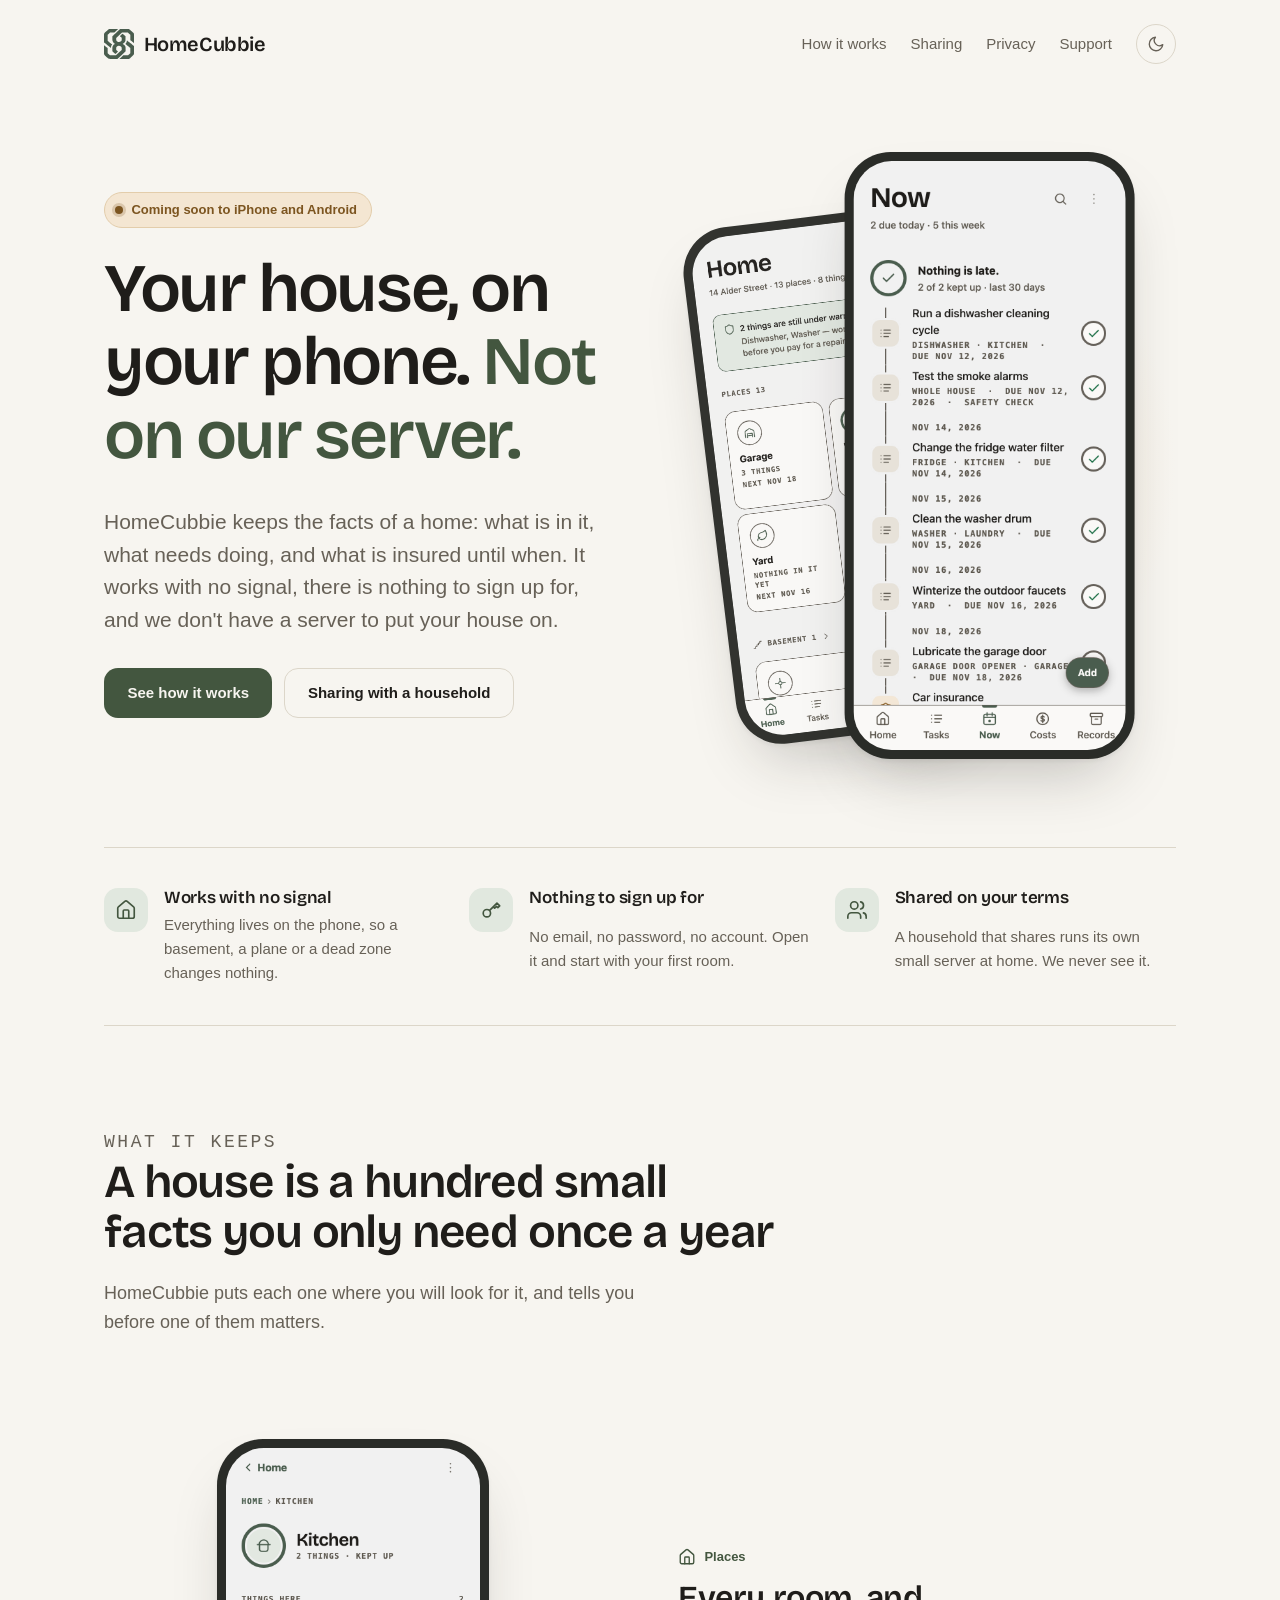
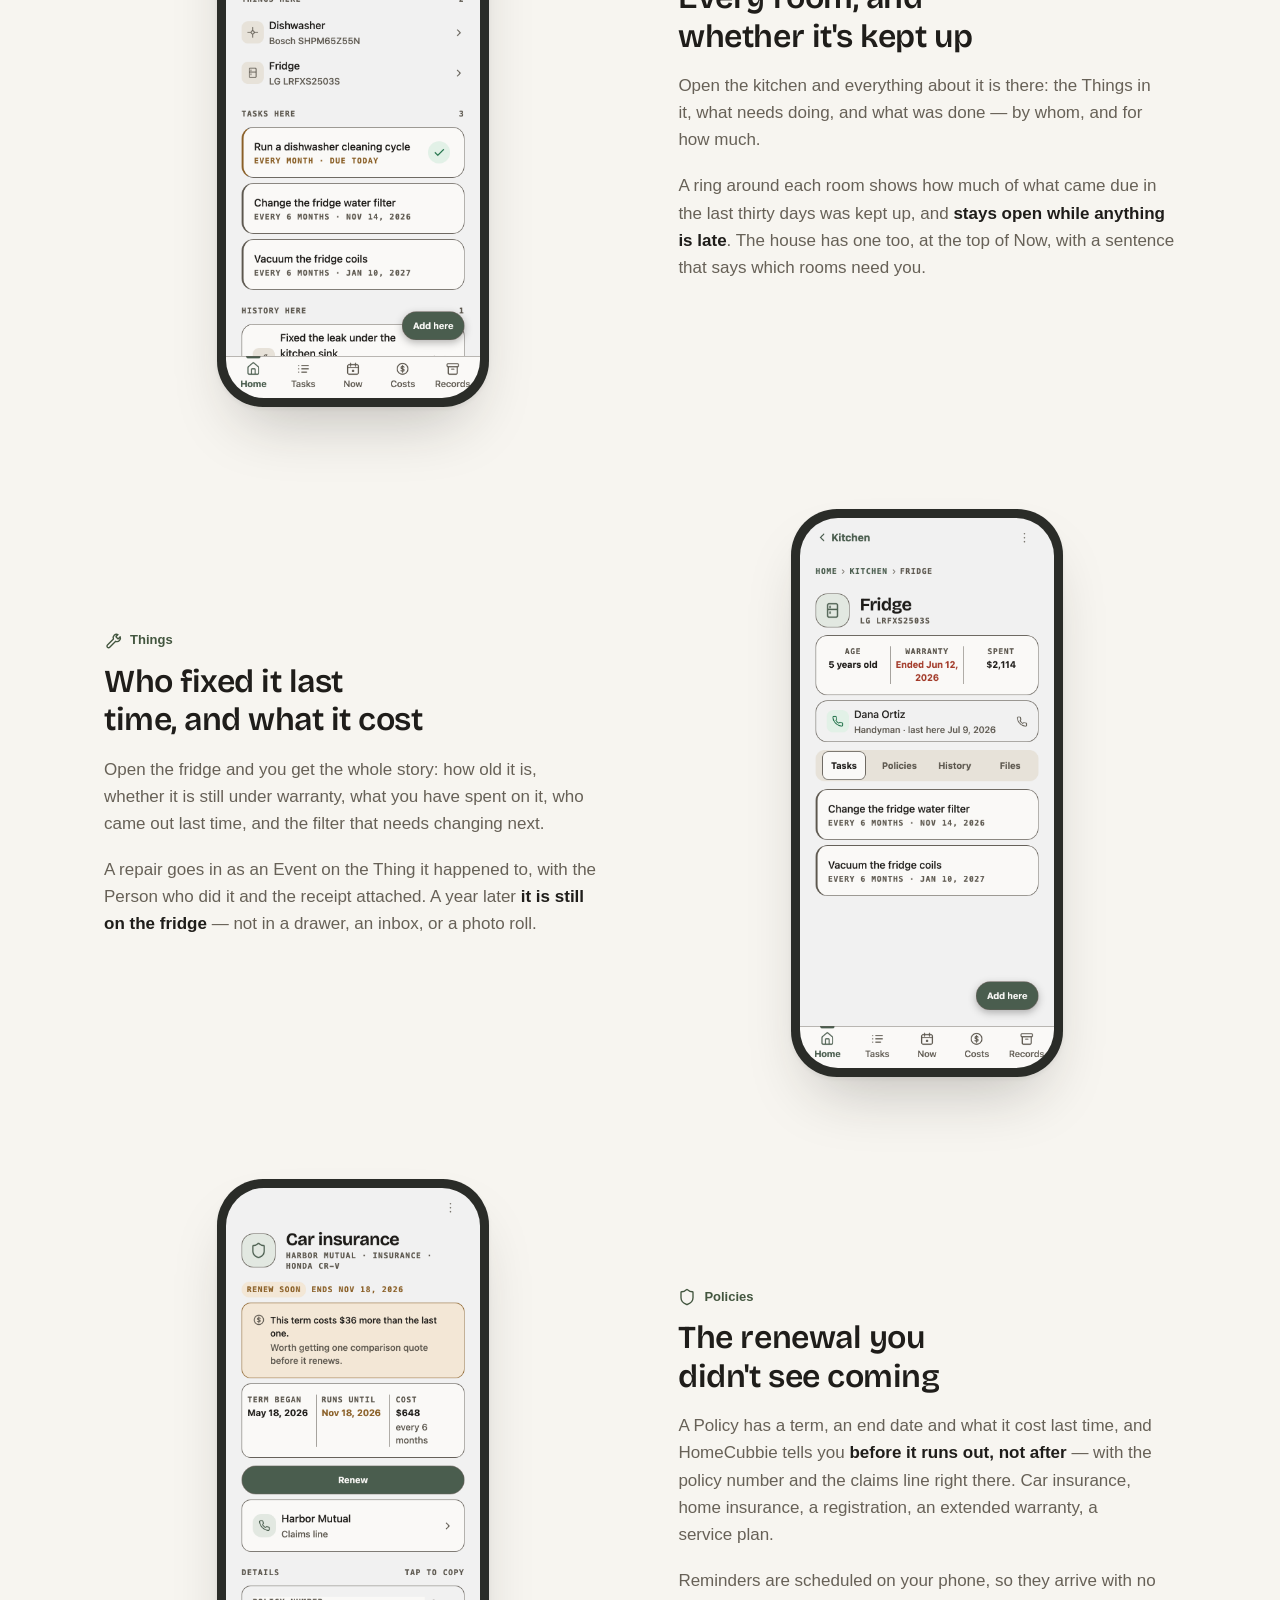
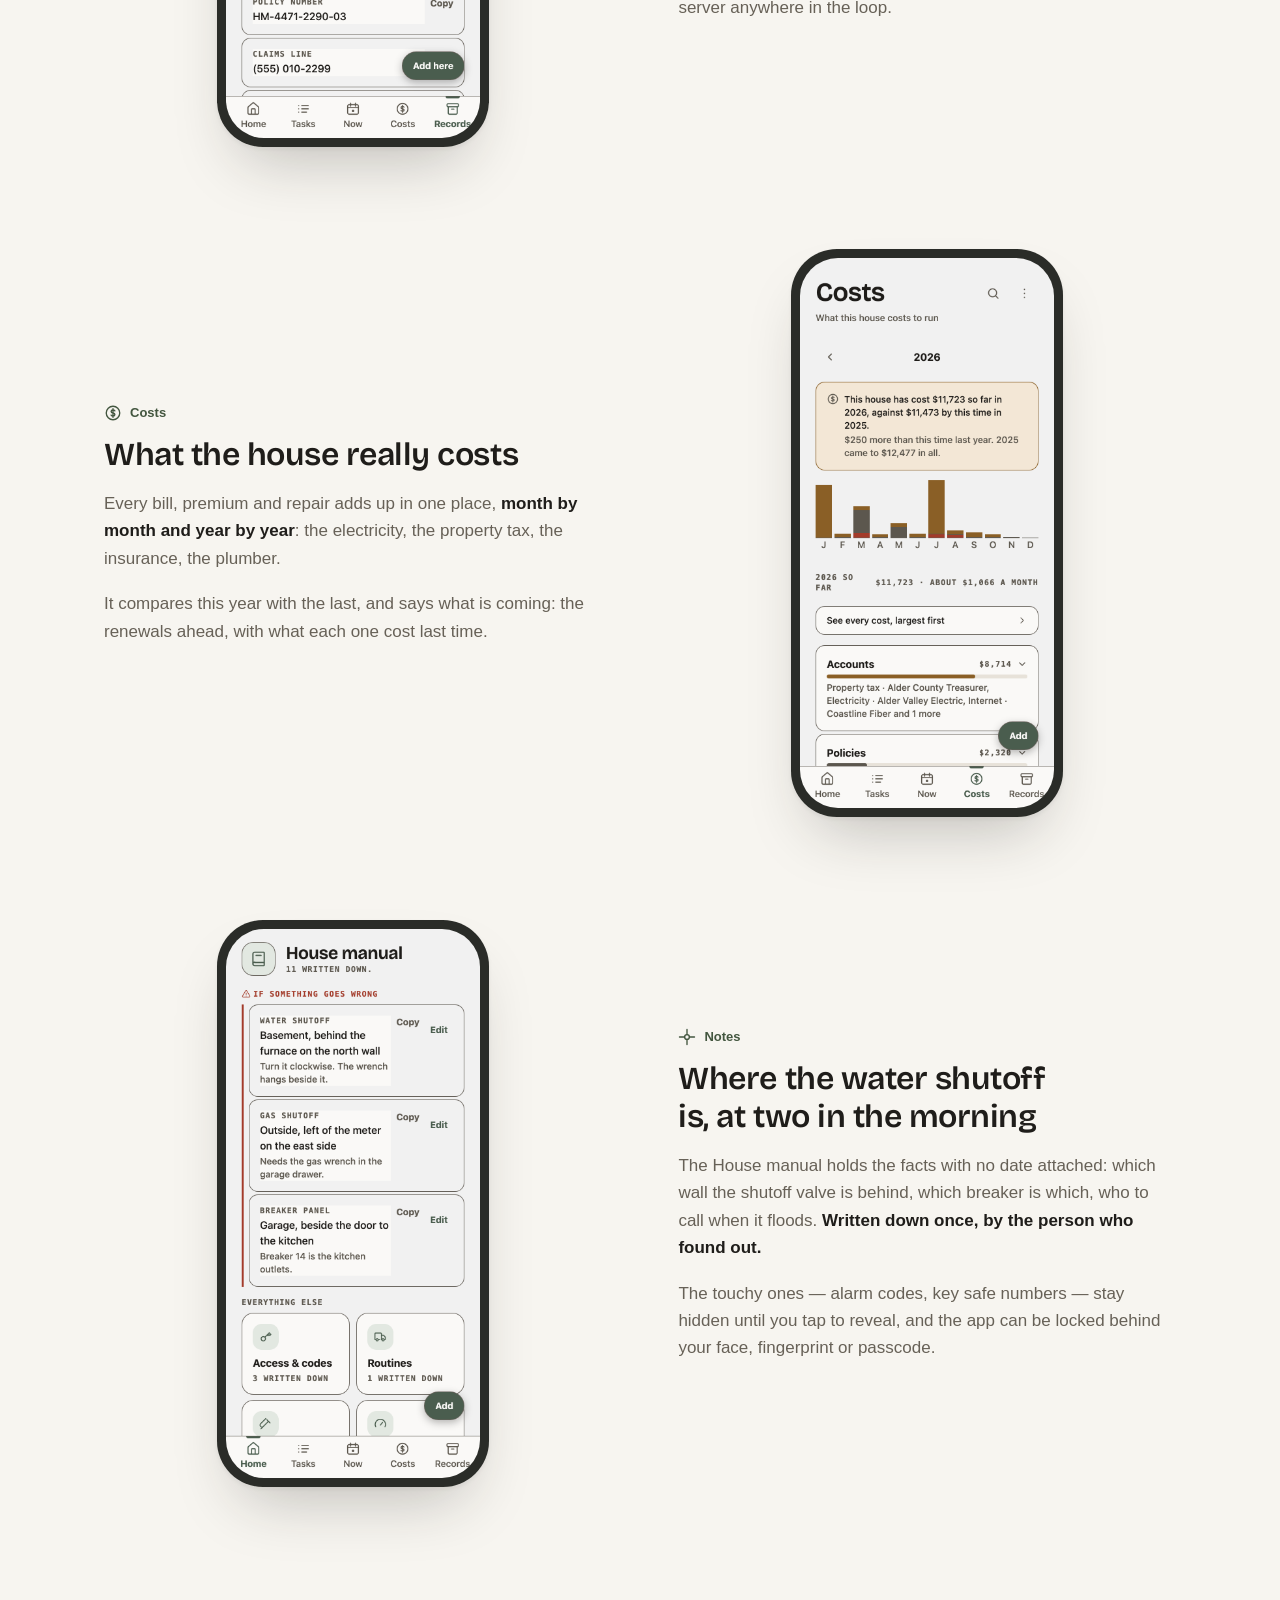
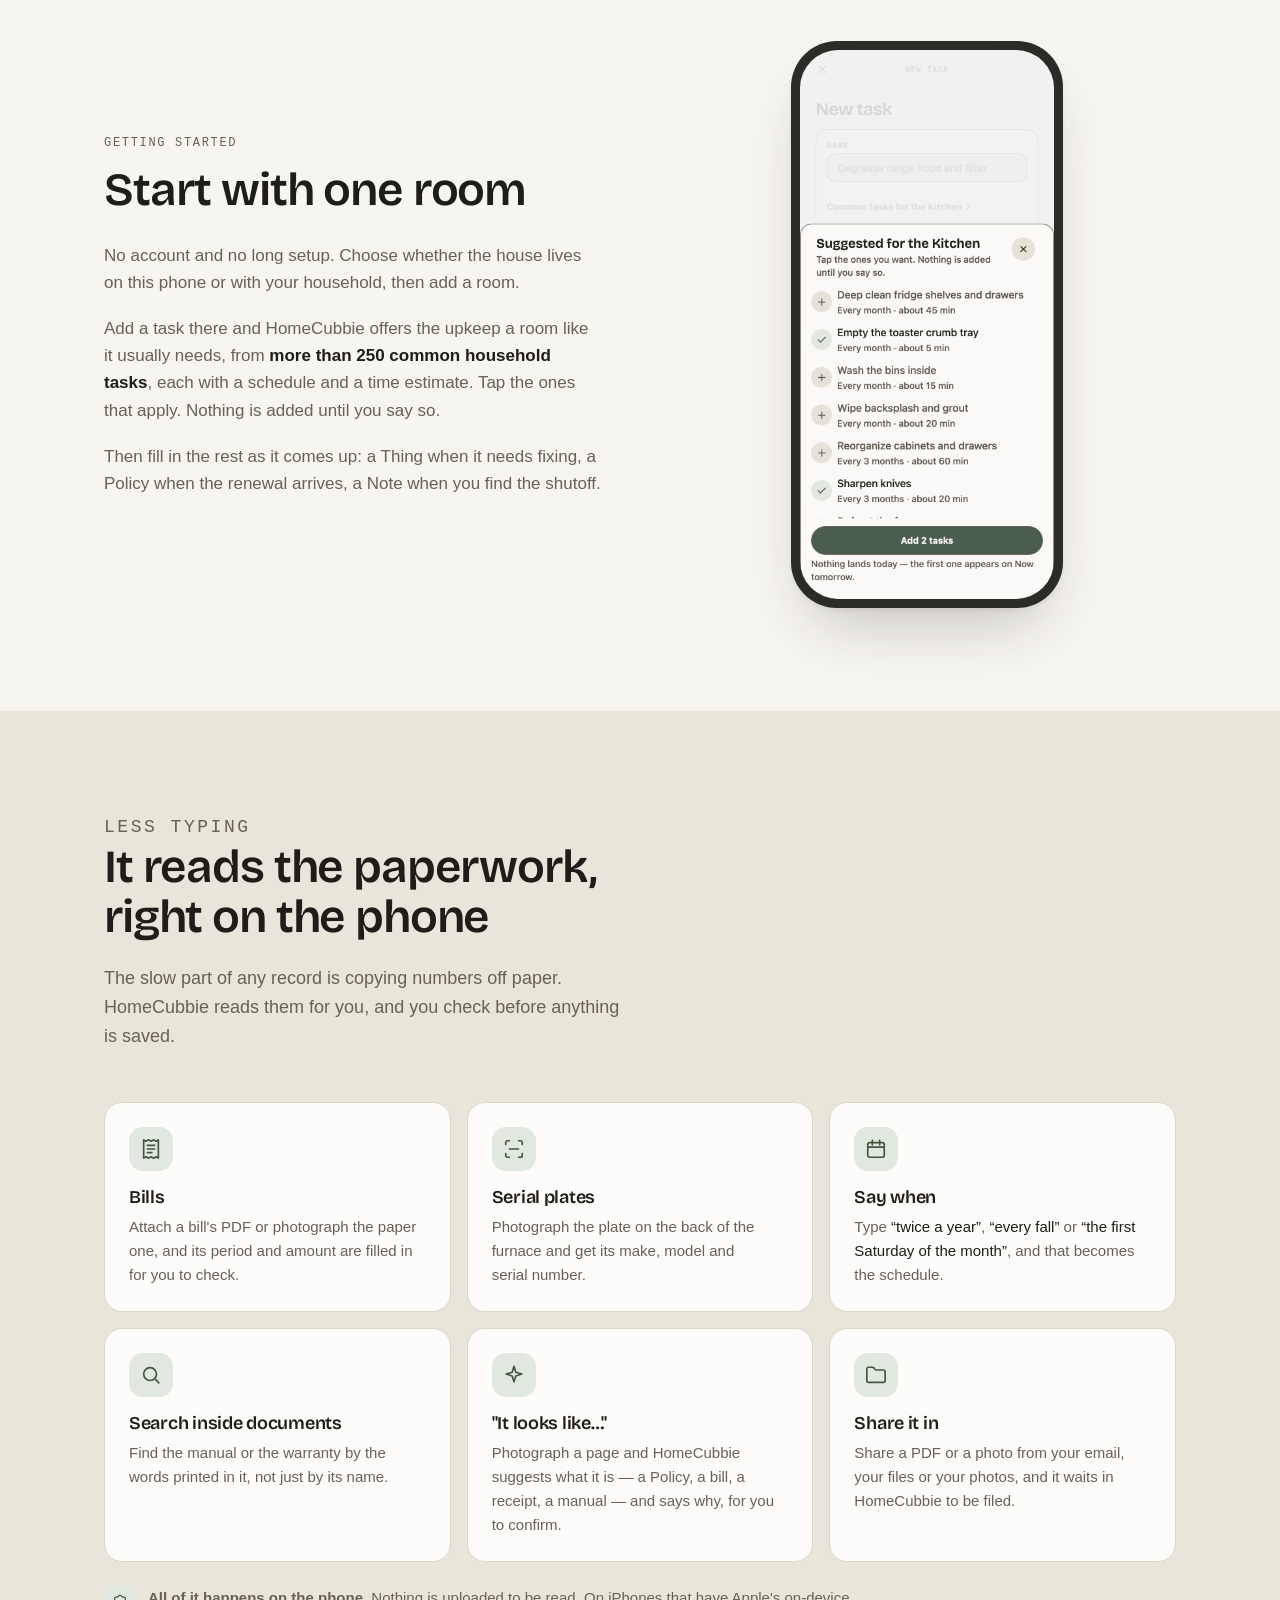
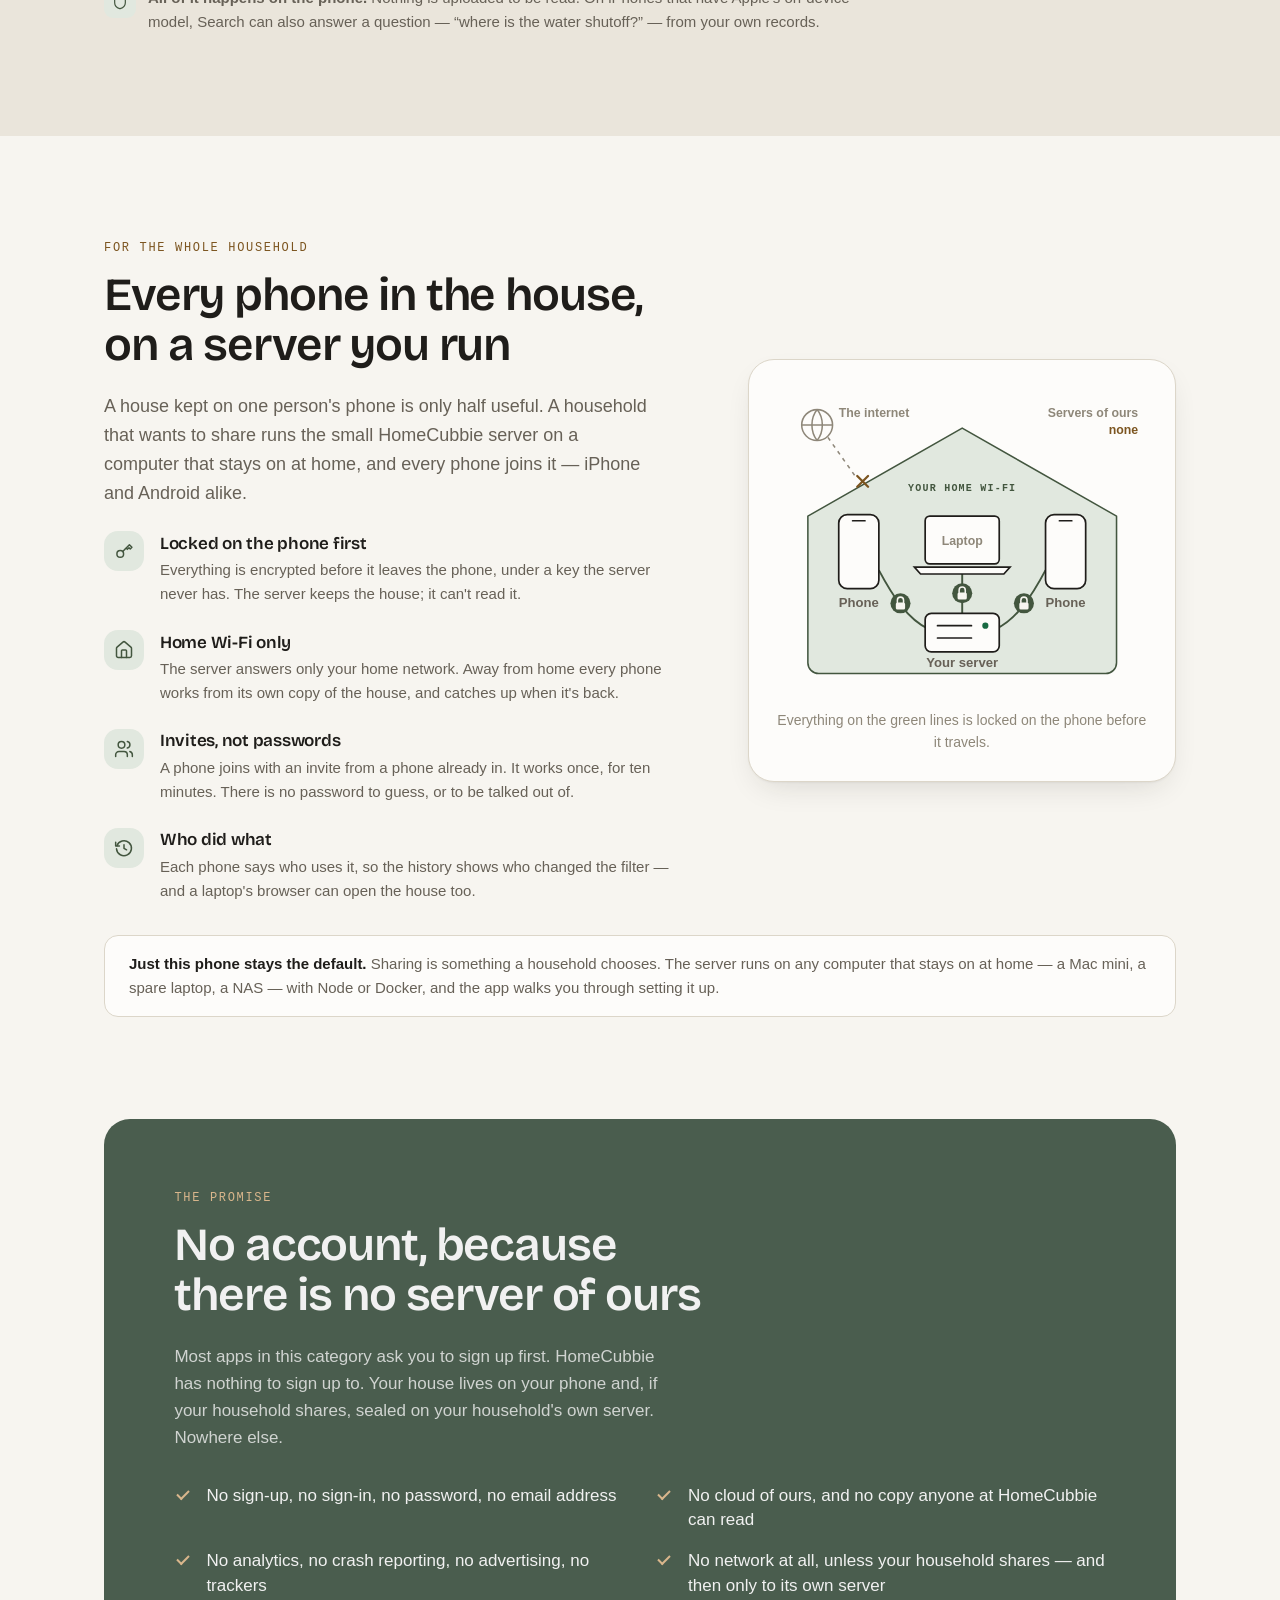
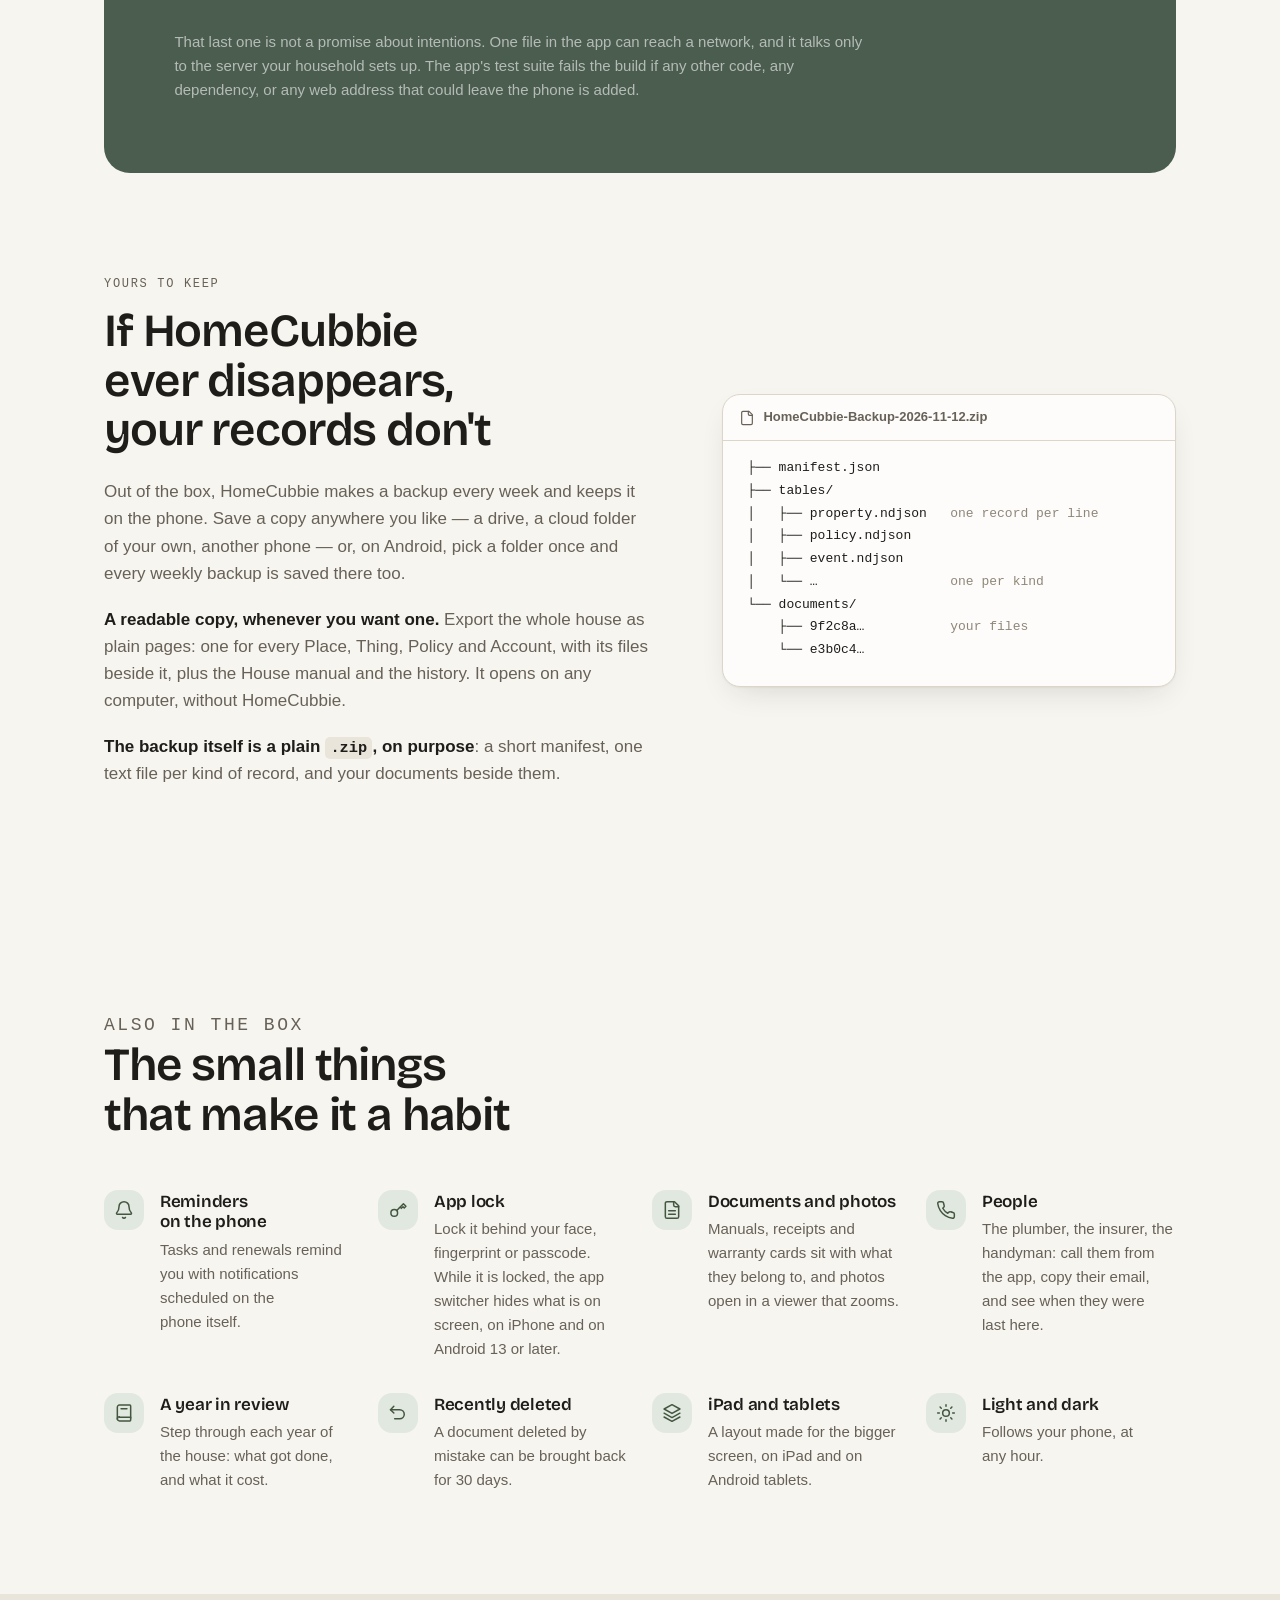
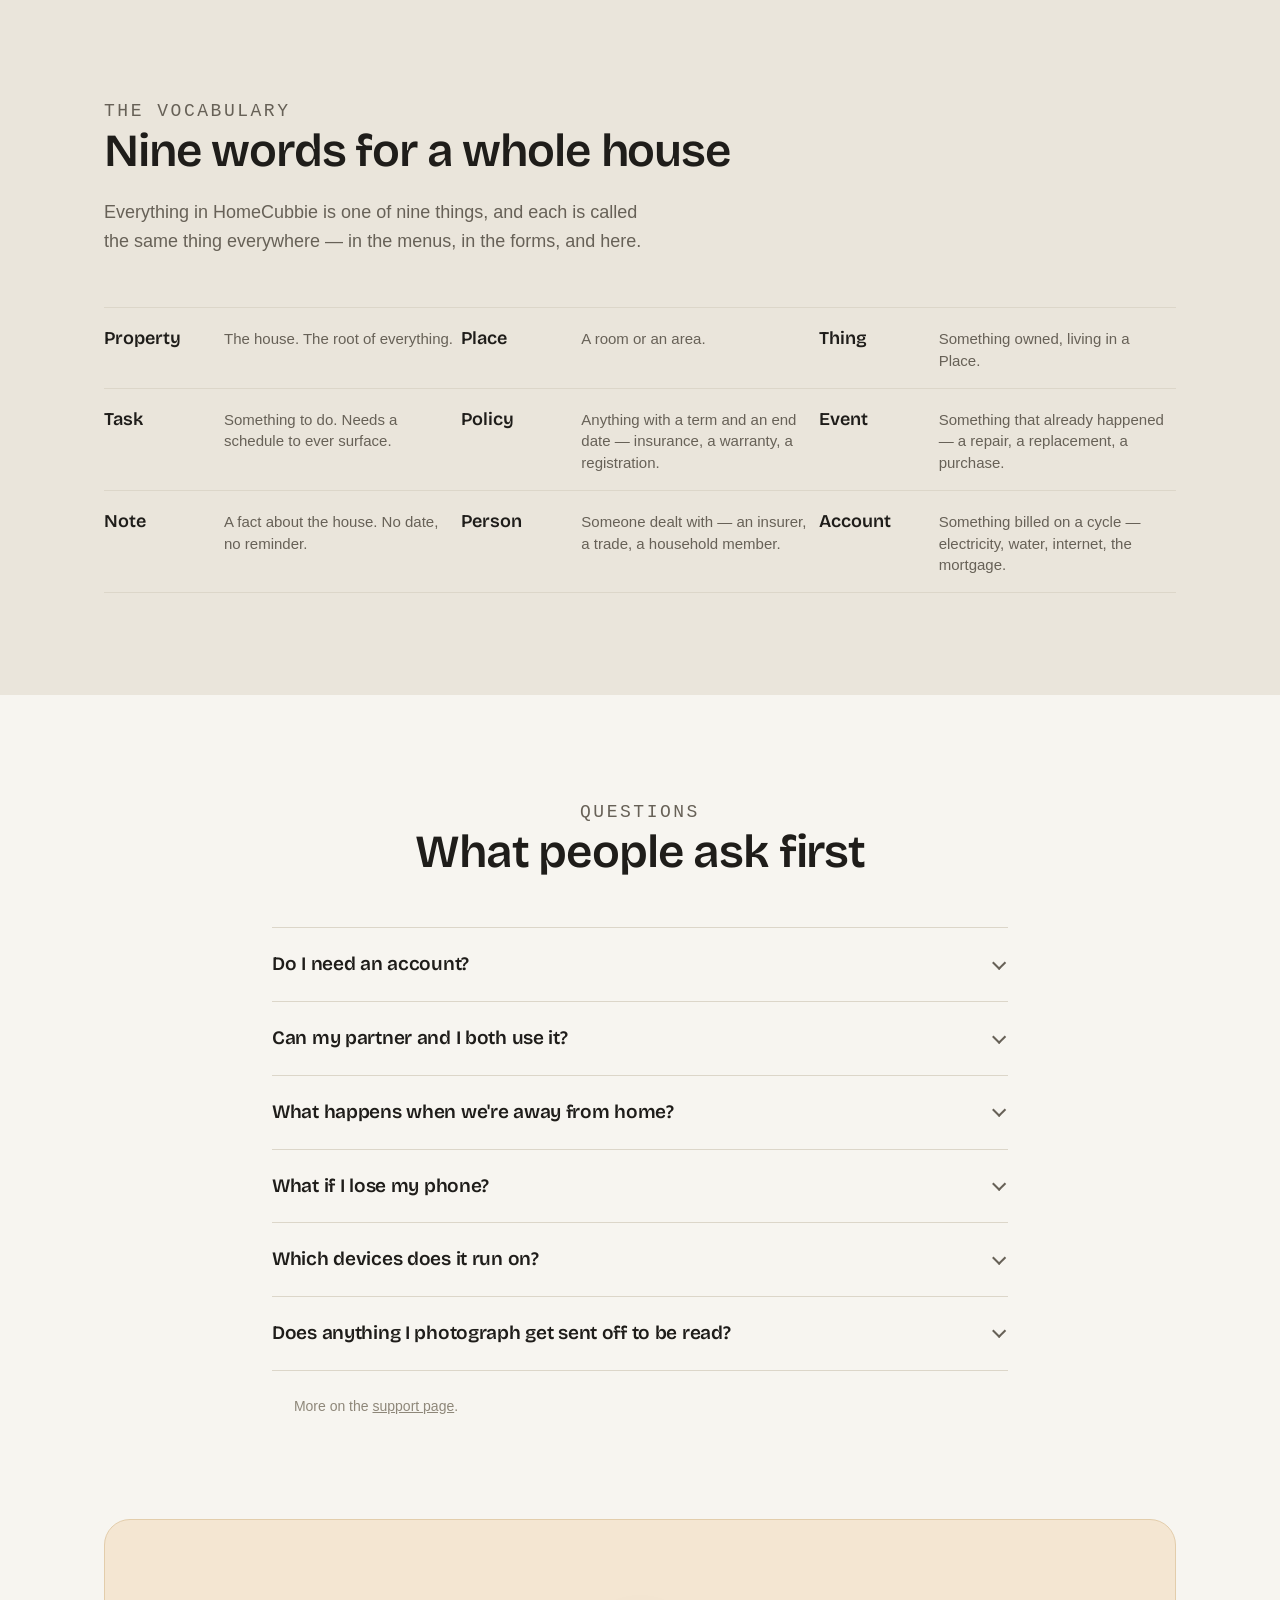
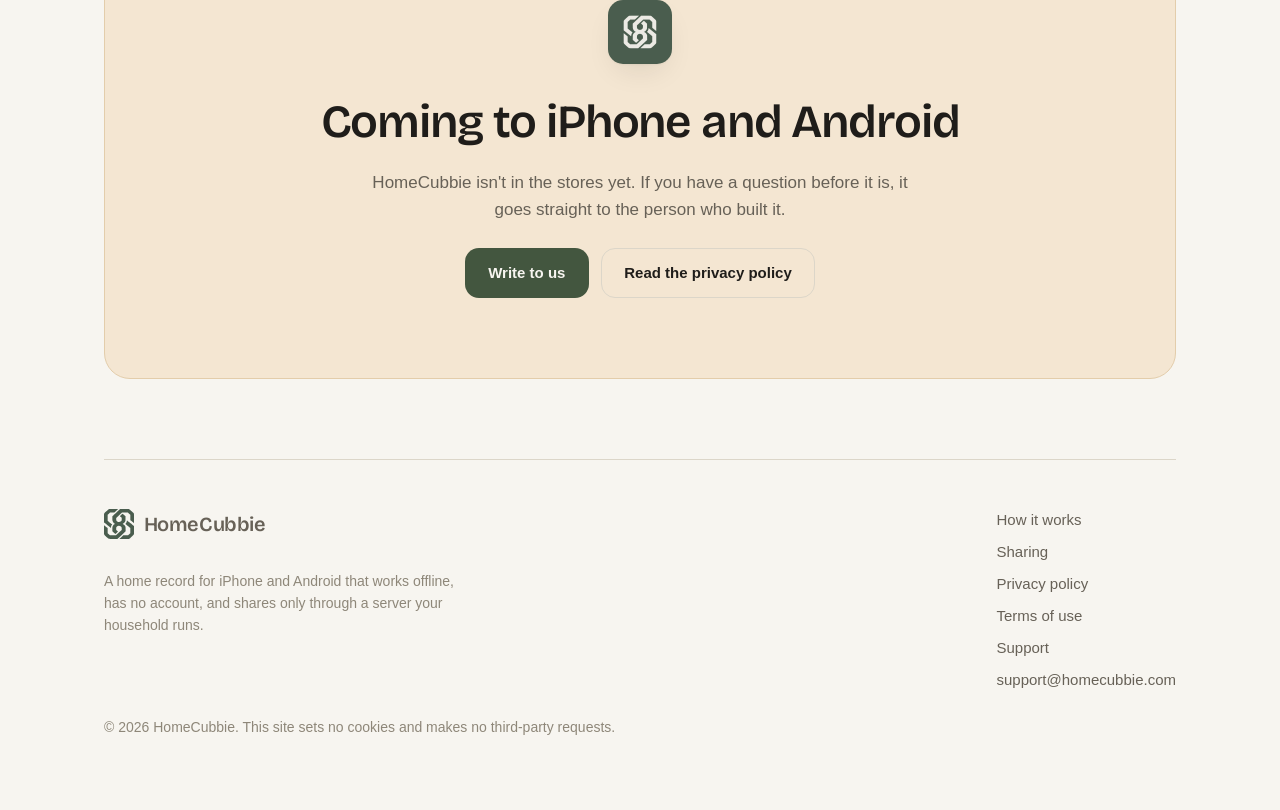
==== commit a97844d6: "feat: the site shows what the app does today, and gives a reason to download it Kept true to the app" ====
--- a/index.html
+++ b/index.html
@@ -70,7 +70,7 @@
           <div class="screen" style="--shot-light:url('assets/screens/home-light.png');--shot-dark:url('assets/screens/home-dark.png')"></div>
         </div>
         <div class="device front">
-          <div class="screen" role="img" aria-label="The Now screen: two tasks due today, five this week, and the car insurance that ends on November 18."
+          <div class="screen" role="img" aria-label="The Now screen: a ring saying nothing is late, then two tasks due today and five this week."
                style="--shot-light:url('assets/screens/now-light.png');--shot-dark:url('assets/screens/now-dark.png')"></div>
         </div>
       </div>
@@ -104,6 +104,25 @@
         <h2>A house is a hundred small facts you only need once a year</h2>
         <p>HomeCubbie puts each one where you will look for it, and tells you
         before one of them matters.</p>
+      </div>
+
+      <div class="feature">
+        <div>
+          <p class="kicker"><svg viewBox="0 0 24 24" aria-hidden="true"><path d="M15 21v-8a1 1 0 0 0-1-1h-4a1 1 0 0 0-1 1v8"/><path d="M3 10a2 2 0 0 1 .7-1.5l7-6a2 2 0 0 1 2.6 0l7 6A2 2 0 0 1 21 10v9a2 2 0 0 1-2 2H5a2 2 0 0 1-2-2Z"/></svg>Places</p>
+          <h3>Every room, and whether it's kept up</h3>
+          <p>Open the kitchen and everything about it is there: the Things in it,
+          what needs doing, and what was done — by whom, and for how much.</p>
+          <p>A ring around each room shows how much of what came due in the last
+          thirty days was kept up, and <strong>stays open while anything is
+          late</strong>. The house has one too, at the top of Now, with a sentence
+          that says which rooms need you.</p>
+        </div>
+        <div class="feature-art">
+          <div class="device">
+            <div class="screen" role="img" aria-label="The Kitchen: a full ring marked kept up, its two Things, its three tasks, and a plumber's repair in its history."
+                 style="--shot-light:url('assets/screens/place-light.png');--shot-dark:url('assets/screens/place-dark.png')"></div>
+          </div>
+        </div>
       </div>
 
       <div class="feature">
@@ -184,6 +203,32 @@
     </div>
   </section>
 
+  <!-- ---------------- getting started ---------------- -->
+  <section id="start" class="start">
+    <div class="shell">
+      <div class="feature">
+        <div>
+          <p class="eyebrow">Getting started</p>
+          <h2>Start with one room</h2>
+          <p>No account and no long setup. Choose whether the house lives on this
+          phone or with your household, then add a room.</p>
+          <p>Add a task there and HomeCubbie offers the upkeep a room like it
+          usually needs, from <strong>more than 250 common household
+          tasks</strong>, each with a schedule and a time estimate. Tap the ones
+          that apply. Nothing is added until you say so.</p>
+          <p>Then fill in the rest as it comes up: a Thing when it needs fixing, a
+          Policy when the renewal arrives, a Note when you find the shutoff.</p>
+        </div>
+        <div class="feature-art">
+          <div class="device">
+            <div class="screen" role="img" aria-label="Suggested for the Kitchen: monthly and quarterly tasks with time estimates, two of them ticked, and an Add 2 tasks button."
+                 style="--shot-light:url('assets/screens/suggest-light.png');--shot-dark:url('assets/screens/suggest-dark.png')"></div>
+          </div>
+        </div>
+      </div>
+    </div>
+  </section>
+
   <!-- ---------------- less typing ---------------- -->
   <section class="panel">
     <div class="shell">
@@ -193,7 +238,7 @@
         <p>The slow part of any record is copying numbers off paper. HomeCubbie
         reads them for you, and you check before anything is saved.</p>
       </div>
-      <div class="cards">
+      <div class="cards three">
         <div class="card">
           <span class="glyph" aria-hidden="true"><svg viewBox="0 0 24 24"><path d="M4 2v20l2.5-1.5L9 22l3-1.5L15 22l2.5-1.5L20 22V2l-2.5 1.5L15 2l-3 1.5L9 2 6.5 3.5Z"/><path d="M8 8h8M8 12h8M8 16h5"/></svg></span>
           <h3>Bills</h3>
@@ -217,6 +262,18 @@
           <h3>Search inside documents</h3>
           <p>Find the manual or the warranty by the words printed in it, not
           just by its name.</p>
+        </div>
+        <div class="card">
+          <span class="glyph" aria-hidden="true"><svg viewBox="0 0 24 24"><path d="M12 2.5 14 9l6.5 2-6.5 2-2 6.5-2-6.5L3.5 11 10 9l2-6.5Z"/></svg></span>
+          <h3>"It looks like…"</h3>
+          <p>Photograph a page and HomeCubbie suggests what it is — a Policy, a
+          bill, a receipt, a manual — and says why, for you to confirm.</p>
+        </div>
+        <div class="card">
+          <span class="glyph" aria-hidden="true"><svg viewBox="0 0 24 24"><path d="M20 20a2 2 0 0 0 2-2V8.5a2 2 0 0 0-2-2h-7.6a2 2 0 0 1-1.7-.9l-.8-1.2a2 2 0 0 0-1.7-.9H4a2 2 0 0 0-2 2V18a2 2 0 0 0 2 2Z"/></svg></span>
+          <h3>Share it in</h3>
+          <p>Share a PDF or a photo from your email, your files or your photos,
+          and it waits in HomeCubbie to be filed.</p>
         </div>
       </div>
       <div class="aside">
@@ -369,12 +426,16 @@
           <p class="eyebrow">Yours to keep</p>
           <h2>If HomeCubbie ever disappears, your records don't</h2>
           <p>Out of the box, HomeCubbie makes a backup every week and keeps it on
-          the phone, and you can save a copy anywhere you like — a drive, a cloud
-          folder of your own, another phone.</p>
-          <p><strong>The backup is a plain <code>.zip</code>, on purpose.</strong>
-          Inside are a short manifest, one text file per kind of record, and your
-          documents beside them. Every computer can open it, so your data stays
-          readable without HomeCubbie's help.</p>
+          the phone. Save a copy anywhere you like — a drive, a cloud folder of
+          your own, another phone — or, on Android, pick a folder once and every
+          weekly backup is saved there too.</p>
+          <p><strong>A readable copy, whenever you want one.</strong> Export the
+          whole house as plain pages: one for every Place, Thing, Policy and
+          Account, with its files beside it, plus the House manual and the
+          history. It opens on any computer, without HomeCubbie.</p>
+          <p><strong>The backup itself is a plain <code>.zip</code>, on
+          purpose</strong>: a short manifest, one text file per kind of record,
+          and your documents beside them.</p>
         </div>
         <figure class="tree" aria-label="What is inside a backup file">
           <div class="bar"><svg viewBox="0 0 24 24" aria-hidden="true"><path d="M15 2H6a2 2 0 0 0-2 2v16a2 2 0 0 0 2 2h12a2 2 0 0 0 2-2V7Z"/><path d="M14 2v4a2 2 0 0 0 2 2h4"/></svg>HomeCubbie-Backup-2026-11-12.zip</div>
@@ -388,6 +449,58 @@
     ├── 9f2c8a…           <span class="c">your files</span>
     └── e3b0c4…</pre>
         </figure>
+      </div>
+    </div>
+  </section>
+
+  <!-- ---------------- also in the box ---------------- -->
+  <section>
+    <div class="shell">
+      <div class="section-head">
+        <p class="eyebrow">Also in the box</p>
+        <h2>The small things that make it a habit</h2>
+      </div>
+      <div class="box">
+        <div class="item">
+          <span class="glyph" aria-hidden="true"><svg viewBox="0 0 24 24"><path d="M10.3 21a2 2 0 0 0 3.4 0"/><path d="M3.3 15.3A1 1 0 0 0 4 17h16a1 1 0 0 0 .7-1.7C19.4 14 18 12.5 18 8A6 6 0 0 0 6 8c0 4.5-1.4 6-2.7 7.3"/></svg></span>
+          <div><h3>Reminders on the phone</h3>
+          <p>Tasks and renewals remind you with notifications scheduled on the phone itself.</p></div>
+        </div>
+        <div class="item">
+          <span class="glyph" aria-hidden="true"><svg viewBox="0 0 24 24"><circle cx="7.5" cy="15.5" r="4"/><path d="m10.5 12.5 8-8 3 3-2 2-1.5-1.5-2 2-1.5-1.5-2 2"/></svg></span>
+          <div><h3>App lock</h3>
+          <p>Lock it behind your face, fingerprint or passcode. While it is locked, the app switcher hides what is on screen, on iPhone and on Android 13 or later.</p></div>
+        </div>
+        <div class="item">
+          <span class="glyph" aria-hidden="true"><svg viewBox="0 0 24 24"><path d="M15 2H6a2 2 0 0 0-2 2v16a2 2 0 0 0 2 2h12a2 2 0 0 0 2-2V7Z"/><path d="M14 2v4a2 2 0 0 0 2 2h4"/><path d="M16 13H8M16 17H8"/></svg></span>
+          <div><h3>Documents and photos</h3>
+          <p>Manuals, receipts and warranty cards sit with what they belong to, and photos open in a viewer that zooms.</p></div>
+        </div>
+        <div class="item">
+          <span class="glyph" aria-hidden="true"><svg viewBox="0 0 24 24"><path d="M22 16.9v3a2 2 0 0 1-2.2 2 19.8 19.8 0 0 1-8.6-3.1 19.5 19.5 0 0 1-6-6A19.8 19.8 0 0 1 2.1 4.2 2 2 0 0 1 4.1 2h3a2 2 0 0 1 2 1.7c.1 1 .4 1.9.7 2.8a2 2 0 0 1-.5 2.1L8.1 9.9a16 16 0 0 0 6 6l1.3-1.3a2 2 0 0 1 2.1-.4c.9.3 1.8.6 2.8.7a2 2 0 0 1 1.7 2Z"/></svg></span>
+          <div><h3>People</h3>
+          <p>The plumber, the insurer, the handyman: call them from the app, copy their email, and see when they were last here.</p></div>
+        </div>
+        <div class="item">
+          <span class="glyph" aria-hidden="true"><svg viewBox="0 0 24 24"><path d="M4 19.5V5a2.5 2.5 0 0 1 2.5-2.5H19a1 1 0 0 1 1 1V18"/><path d="M6.5 17H20v3.5a1 1 0 0 1-1 1H6.5A2.5 2.5 0 0 1 4 19a2.5 2.5 0 0 1 2.5-2.5Z"/><path d="M8.5 7h7"/></svg></span>
+          <div><h3>A year in review</h3>
+          <p>Step through each year of the house: what got done, and what it cost.</p></div>
+        </div>
+        <div class="item">
+          <span class="glyph" aria-hidden="true"><svg viewBox="0 0 24 24"><path d="M3 8h11a5.5 5.5 0 0 1 0 11H8"/><path d="m7 4-4 4 4 4"/></svg></span>
+          <div><h3>Recently deleted</h3>
+          <p>A document deleted by mistake can be brought back for 30 days.</p></div>
+        </div>
+        <div class="item">
+          <span class="glyph" aria-hidden="true"><svg viewBox="0 0 24 24"><path d="m12 2 9.5 5.2L12 12.5 2.5 7.2 12 2Z"/><path d="m2.5 12.2 9.5 5.3 9.5-5.3M2.5 16.8 12 22l9.5-5.2"/></svg></span>
+          <div><h3>iPad and tablets</h3>
+          <p>A layout made for the bigger screen, on iPad and on Android tablets.</p></div>
+        </div>
+        <div class="item">
+          <span class="glyph" aria-hidden="true"><svg viewBox="0 0 24 24"><circle cx="12" cy="12" r="4"/><path d="M12 2v2M12 20v2M4.9 4.9l1.4 1.4M17.7 17.7l1.4 1.4M2 12h2M20 12h2M4.9 19.1l1.4-1.4M17.7 6.3l1.4-1.4"/></svg></span>
+          <div><h3>Light and dark</h3>
+          <p>Follows your phone, at any hour.</p></div>
+        </div>
       </div>
     </div>
   </section>
@@ -450,14 +563,16 @@
           <div><p>If your household shares, the house is still on the other phones
           and the server — remove the lost phone from another one, and the key
           changes in the same step. If it's just one phone, restore the backup you
-          saved off it. HomeCubbie's weekly backup is kept on the phone itself, so
-          save a copy somewhere else now and then.</p></div>
+          saved off it. HomeCubbie's weekly backup is kept on the phone itself
+          unless, on Android, you pick a folder for it, so save a copy somewhere
+          else now and then.</p></div>
         </details>
         <details>
-          <summary>Does it work on an iPad, a tablet, or a computer?</summary>
-          <div><p>HomeCubbie runs on iPhone and iPad, and on Android phones and
-          tablets. A household that runs the server can also open the house in a
-          laptop's browser, served by that same server.</p></div>
+          <summary>Which devices does it run on?</summary>
+          <div><p>iPhone and iPad with iOS 16.4 or later, and Android phones and
+          tablets with Android 7.0 or later. A household that runs the server can
+          also open the house in a laptop's browser, served by that same
+          server.</p></div>
         </details>
         <details>
           <summary>Does anything I photograph get sent off to be read?</summary>
--- a/styles.css
+++ b/styles.css
@@ -353,6 +353,13 @@
 .section-head p { color: var(--muted); font-size: 1.125rem; margin-bottom: 0; }
 .section-head.center { margin-left: auto; margin-right: auto; }
 
+/* getting started: one feature row standing as its own section */
+.start { padding-top: 0; }
+.start .feature { padding: 0; }
+.start h2 { margin-bottom: 0.6em; }
+.start p { color: var(--muted); }
+.start p strong { color: var(--ink); }
+
 /* a full-bleed panel that changes the page's tone for one section */
 .panel { background: var(--linen); }
 
@@ -401,6 +408,10 @@
   border: 1px solid var(--rule);
   border-radius: var(--r-lg);
   padding: var(--s5);
+}
+
+@media (min-width: 900px) {
+  .cards.three { grid-template-columns: repeat(3, 1fr); }
 }
 
 .card .glyph { margin-bottom: var(--s4); }
@@ -476,6 +487,20 @@
 .default-note p { margin: 0; max-width: none; }
 .default-note strong { color: var(--ink); }
 
+/* ---------- also in the box ---------- */
+
+.box {
+  display: grid;
+  grid-template-columns: repeat(auto-fit, minmax(min(15rem, 100%), 1fr));
+  gap: var(--s6) var(--s5);
+}
+
+.box .item { display: grid; grid-template-columns: auto 1fr; gap: var(--s4); align-items: start; }
+.box .glyph { grid-row: auto; width: 40px; height: 40px; }
+.box .glyph svg { width: 20px; height: 20px; }
+.box h3 { font-size: 1.0625rem; margin: 0.1rem 0 0.3rem; }
+.box p { font-size: 0.9375rem; color: var(--muted); margin: 0; }
+
 /* ---------- the pledge band ---------- */
 
 .band {
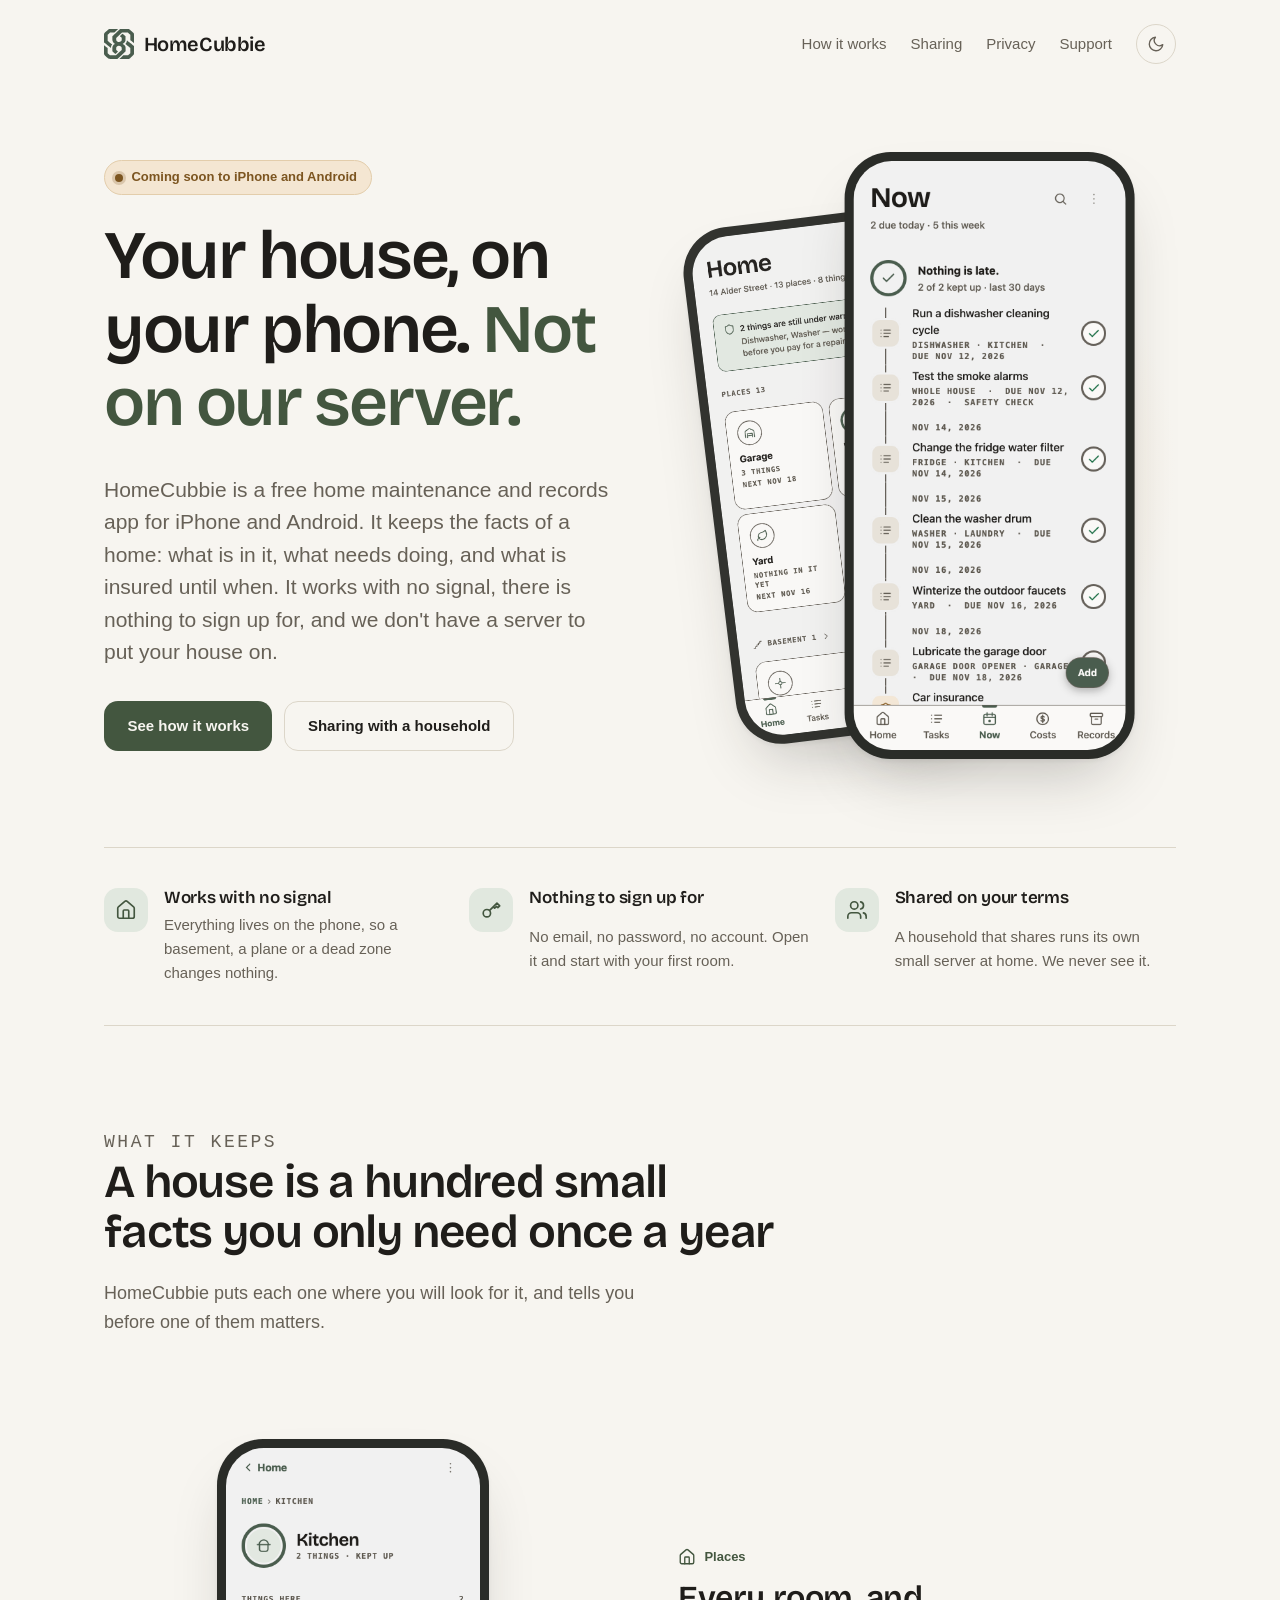
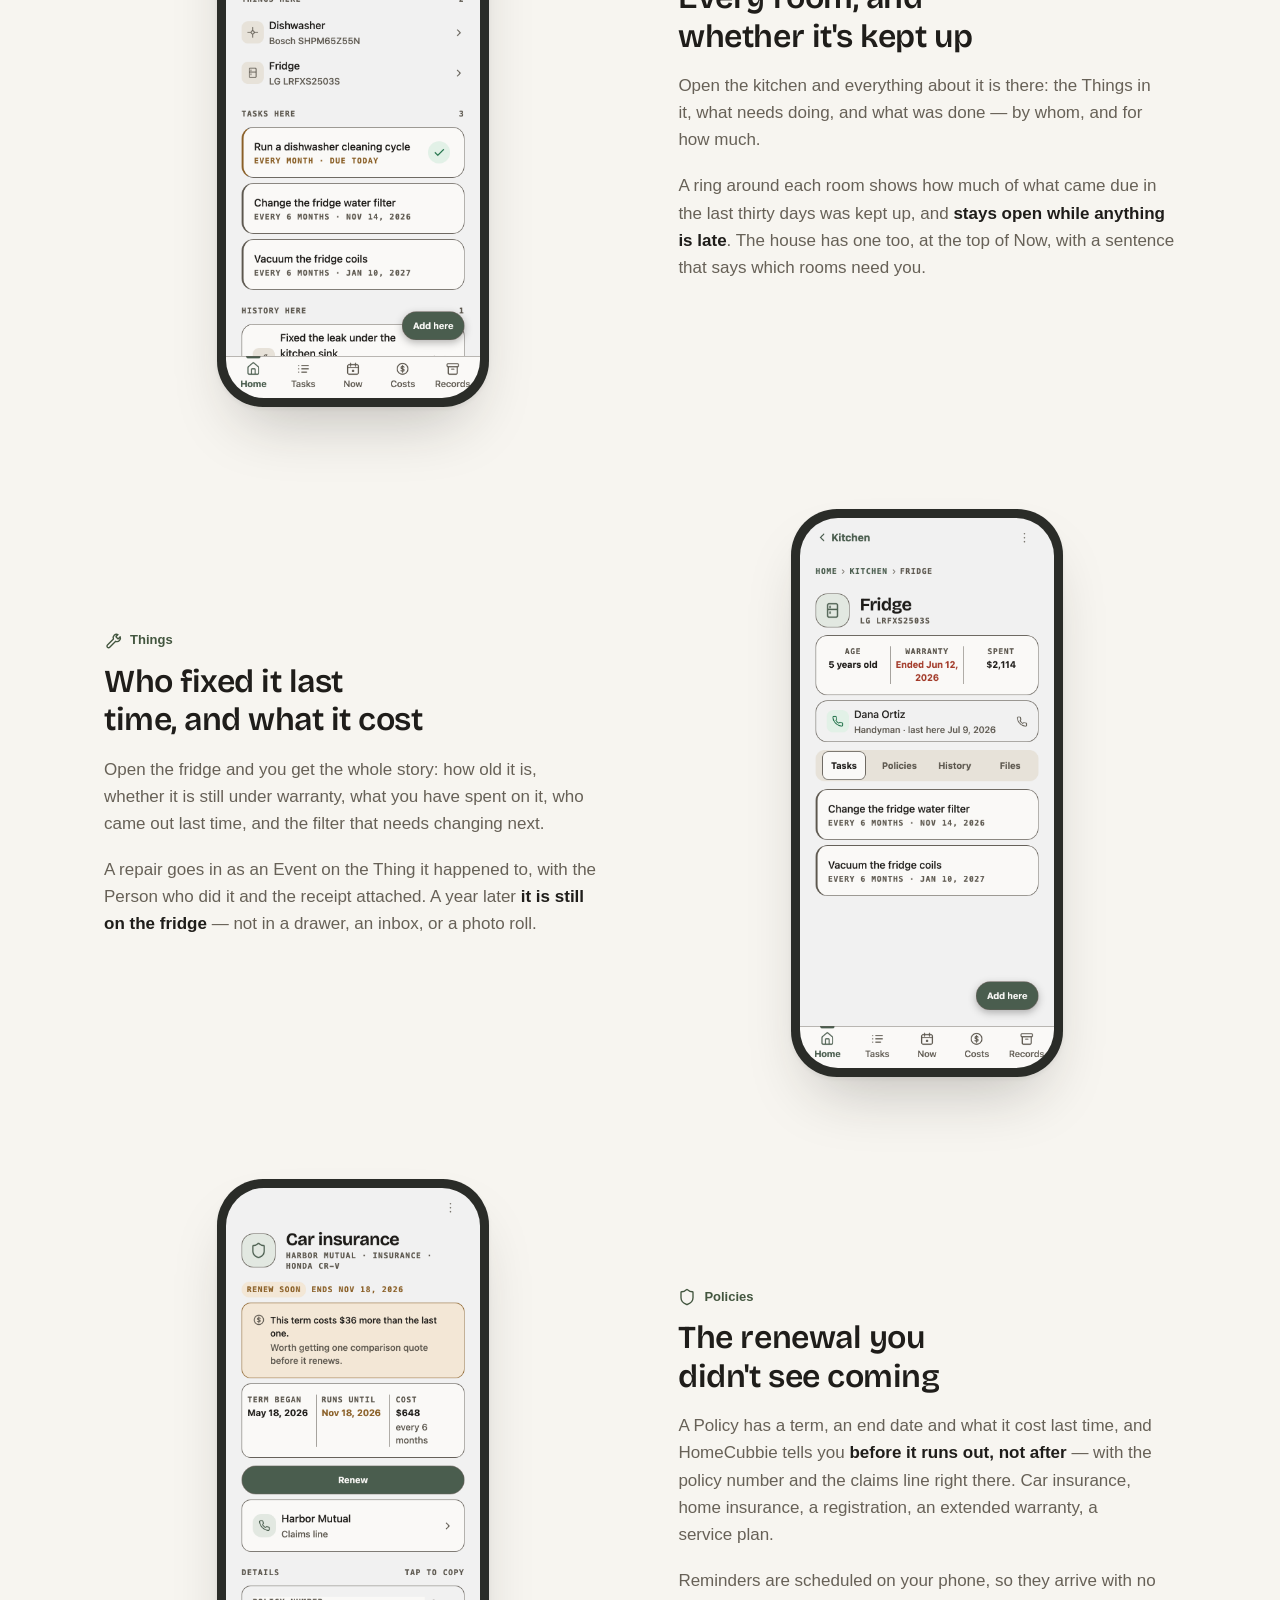
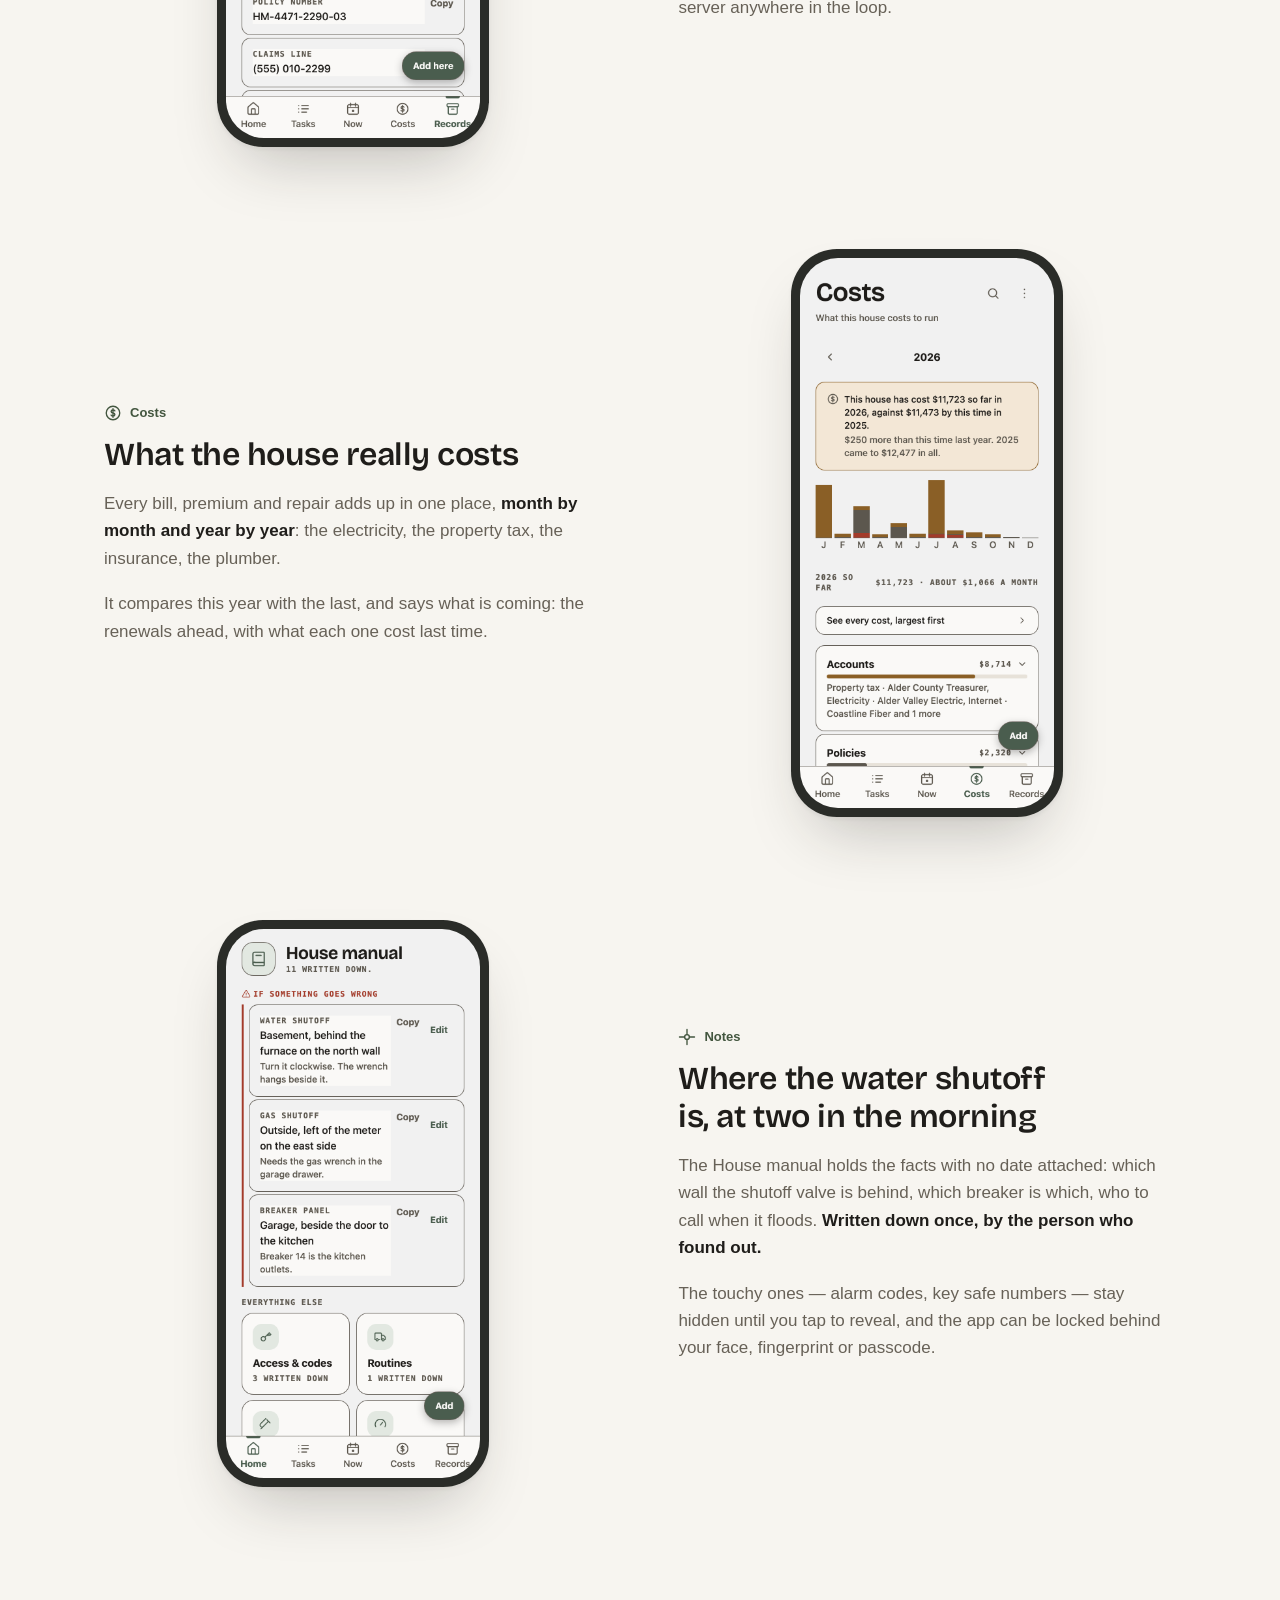
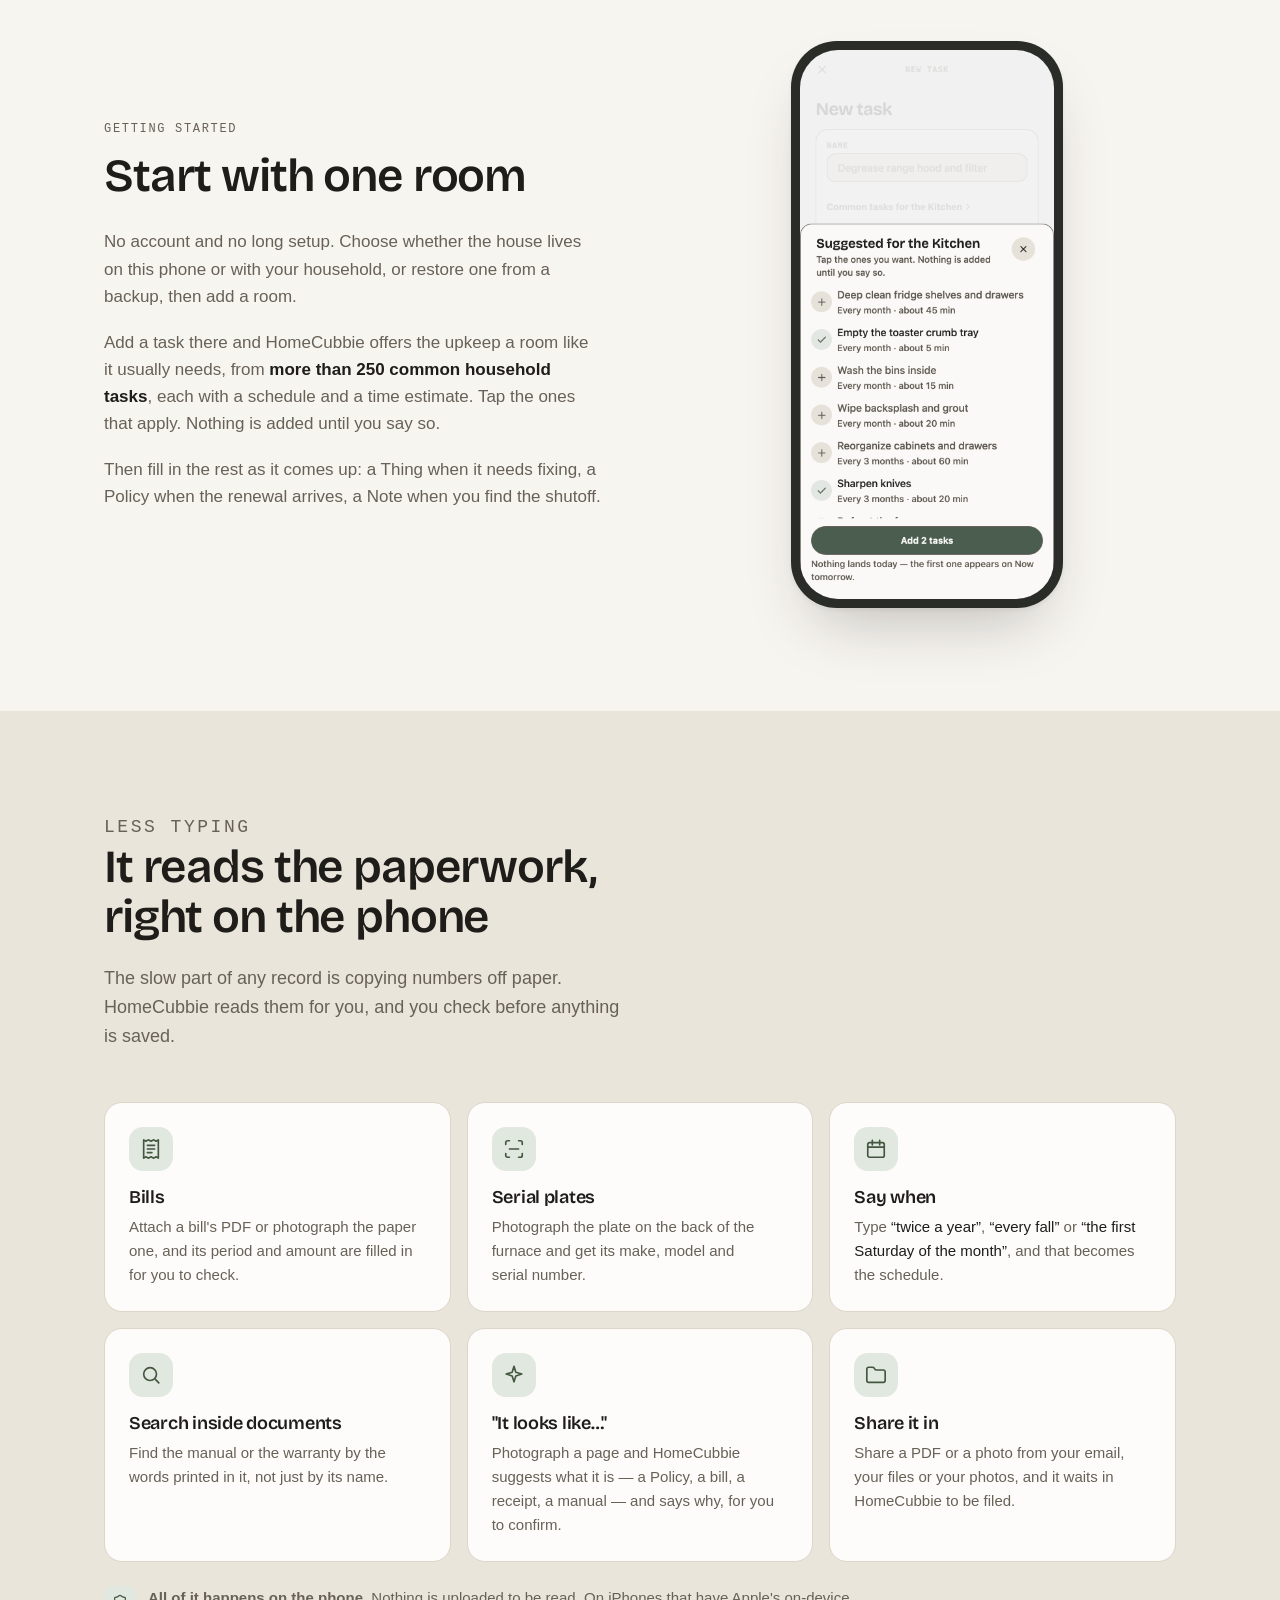
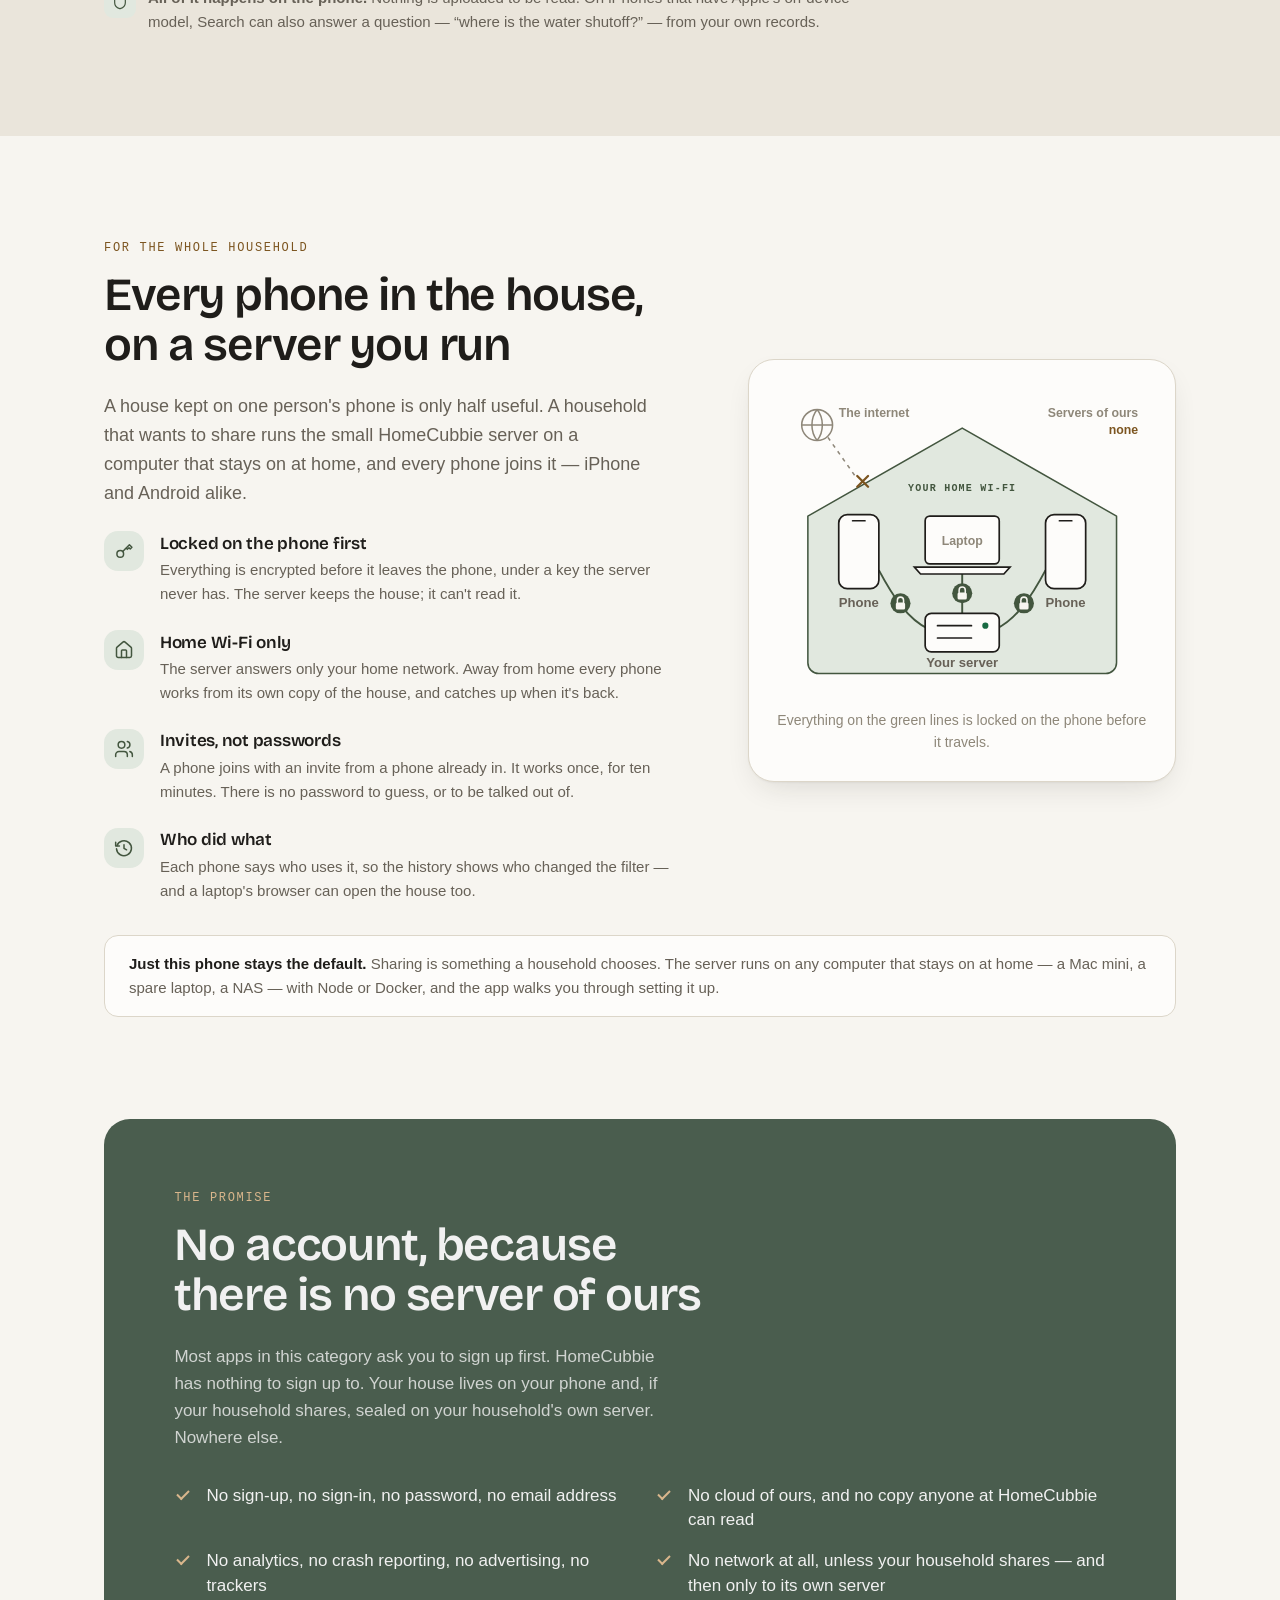
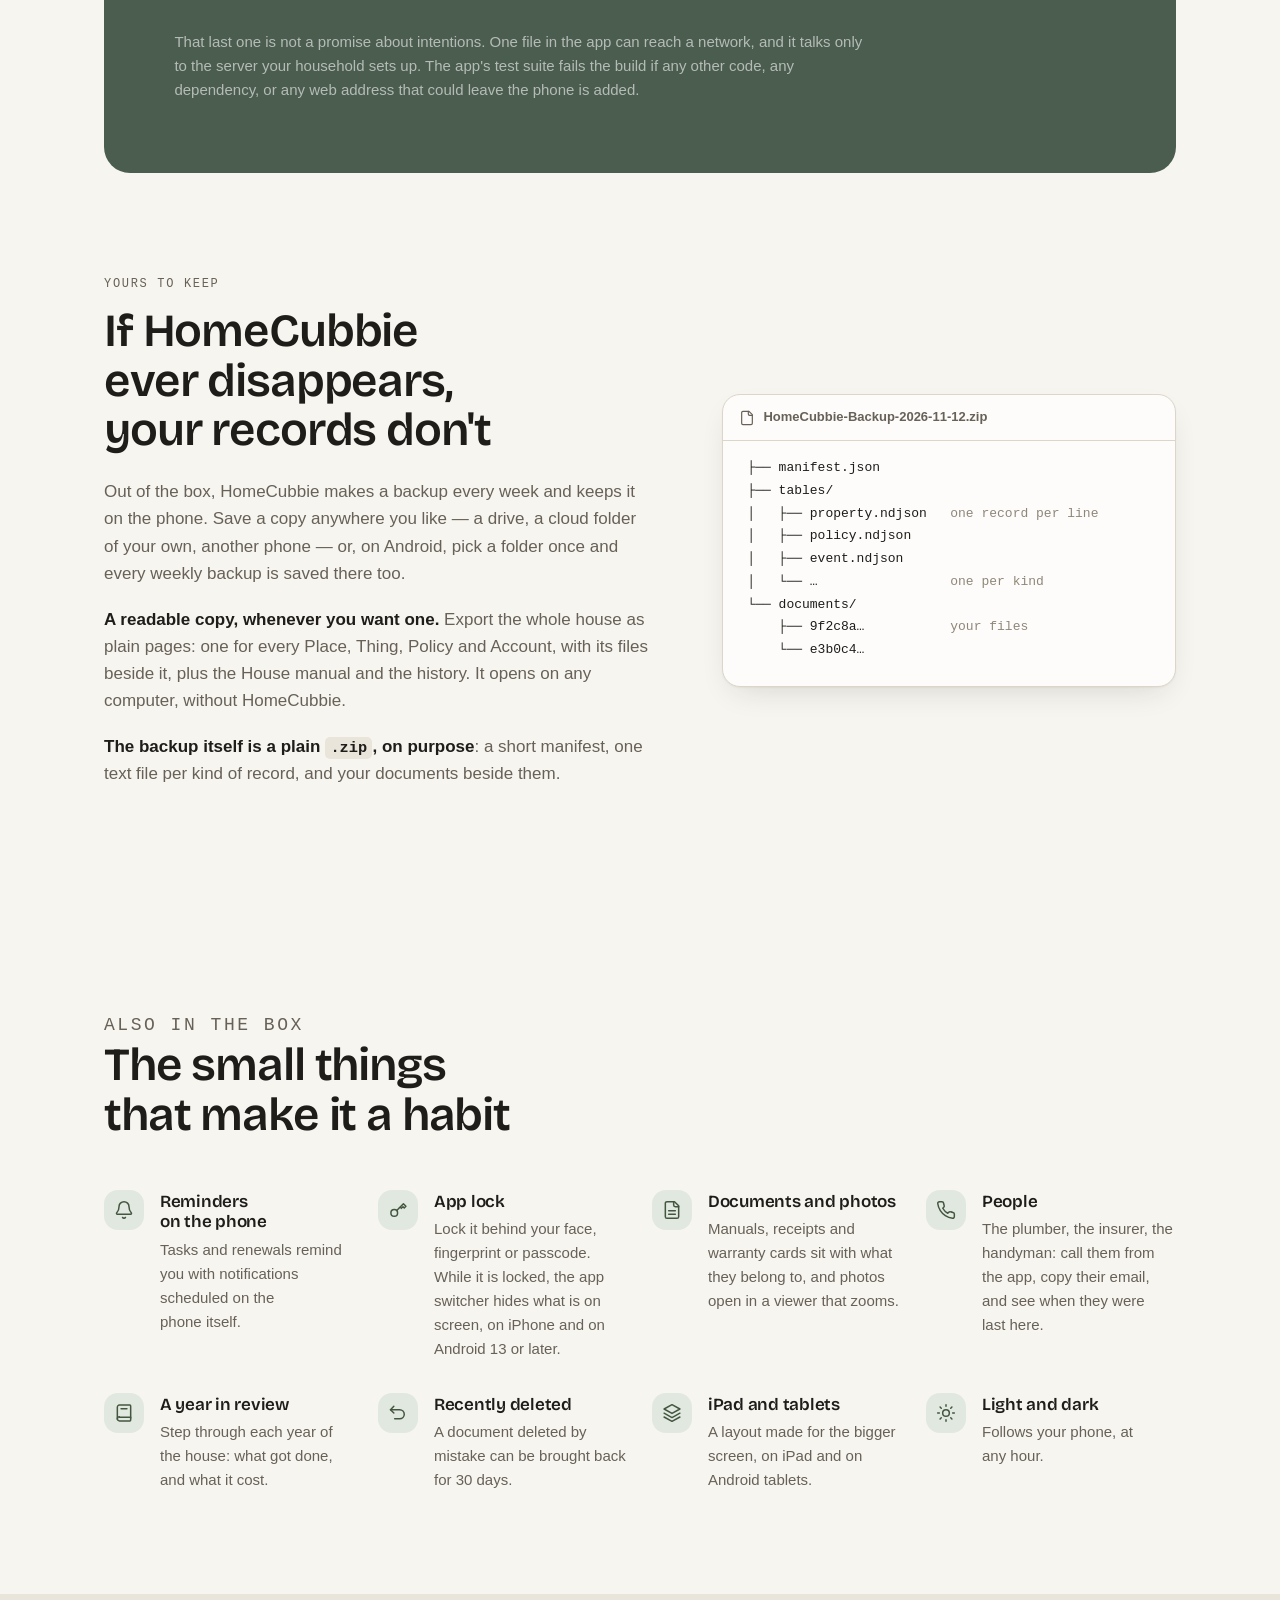
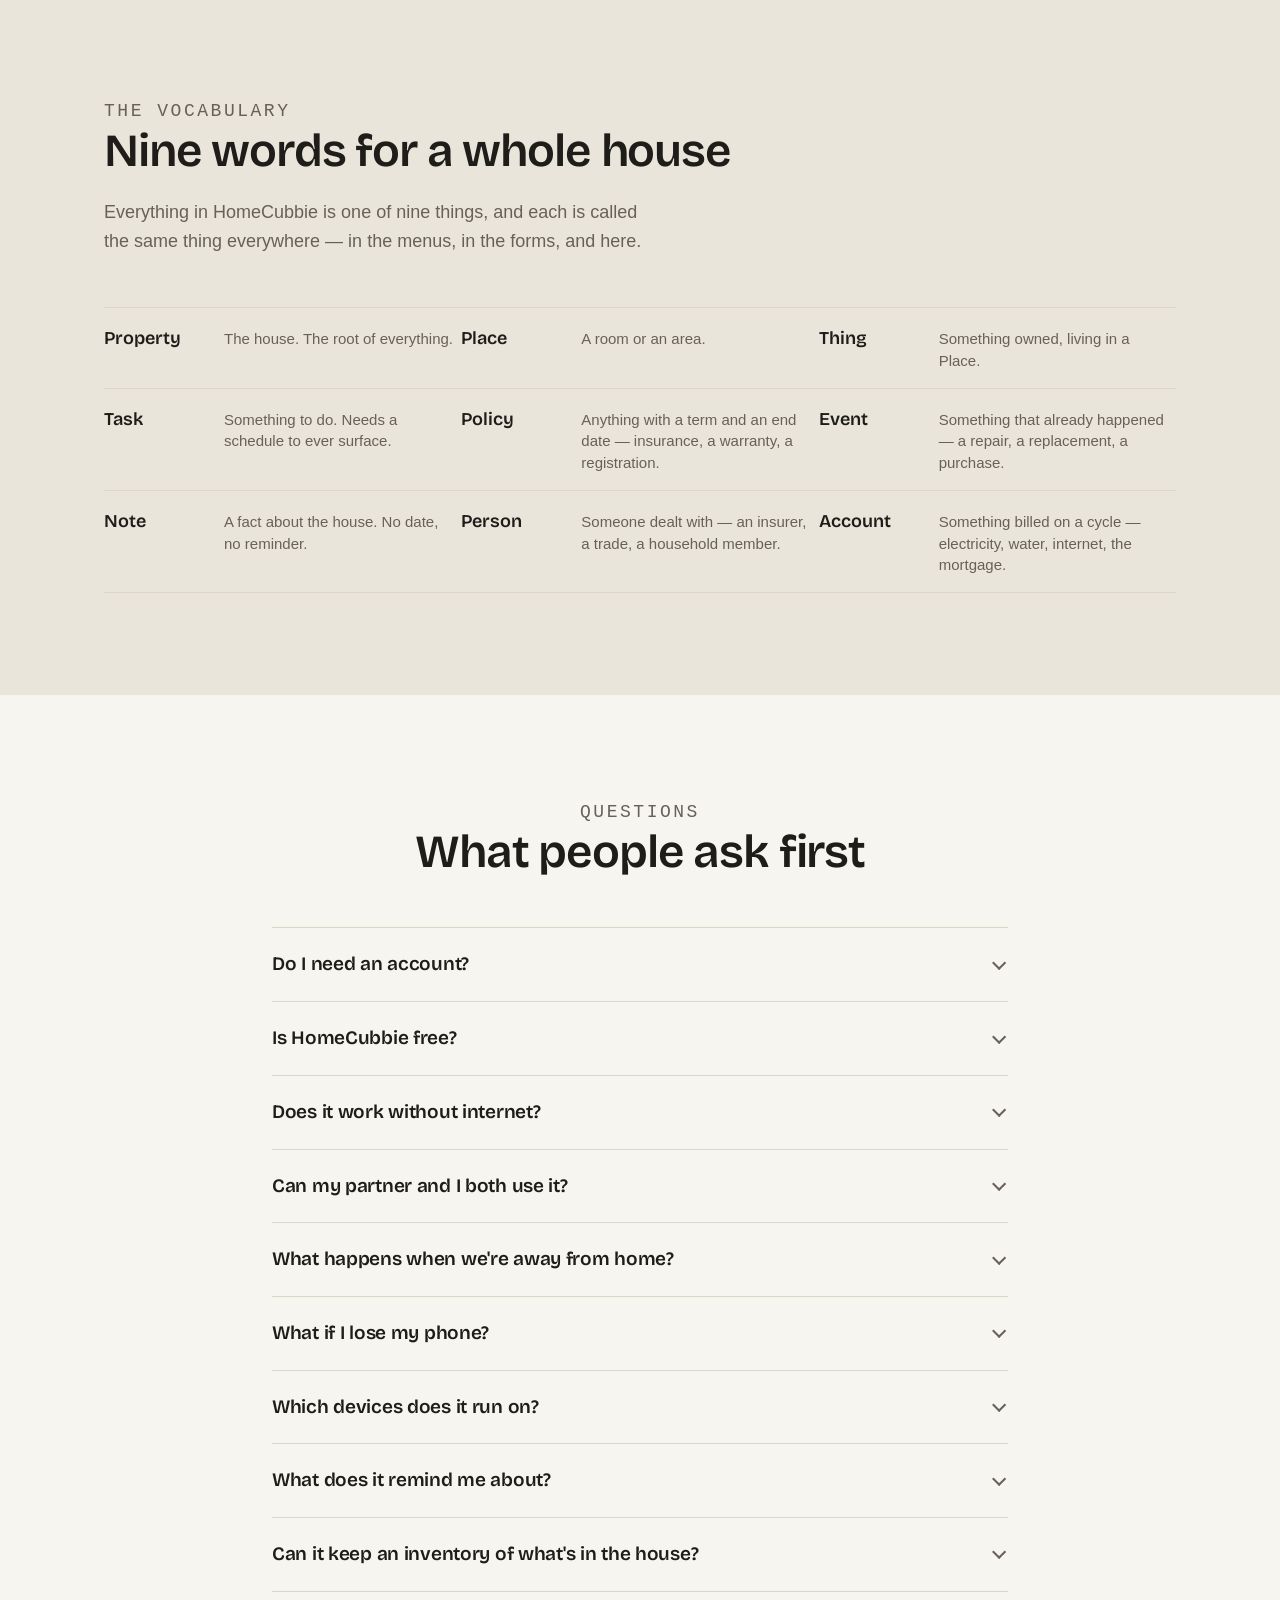
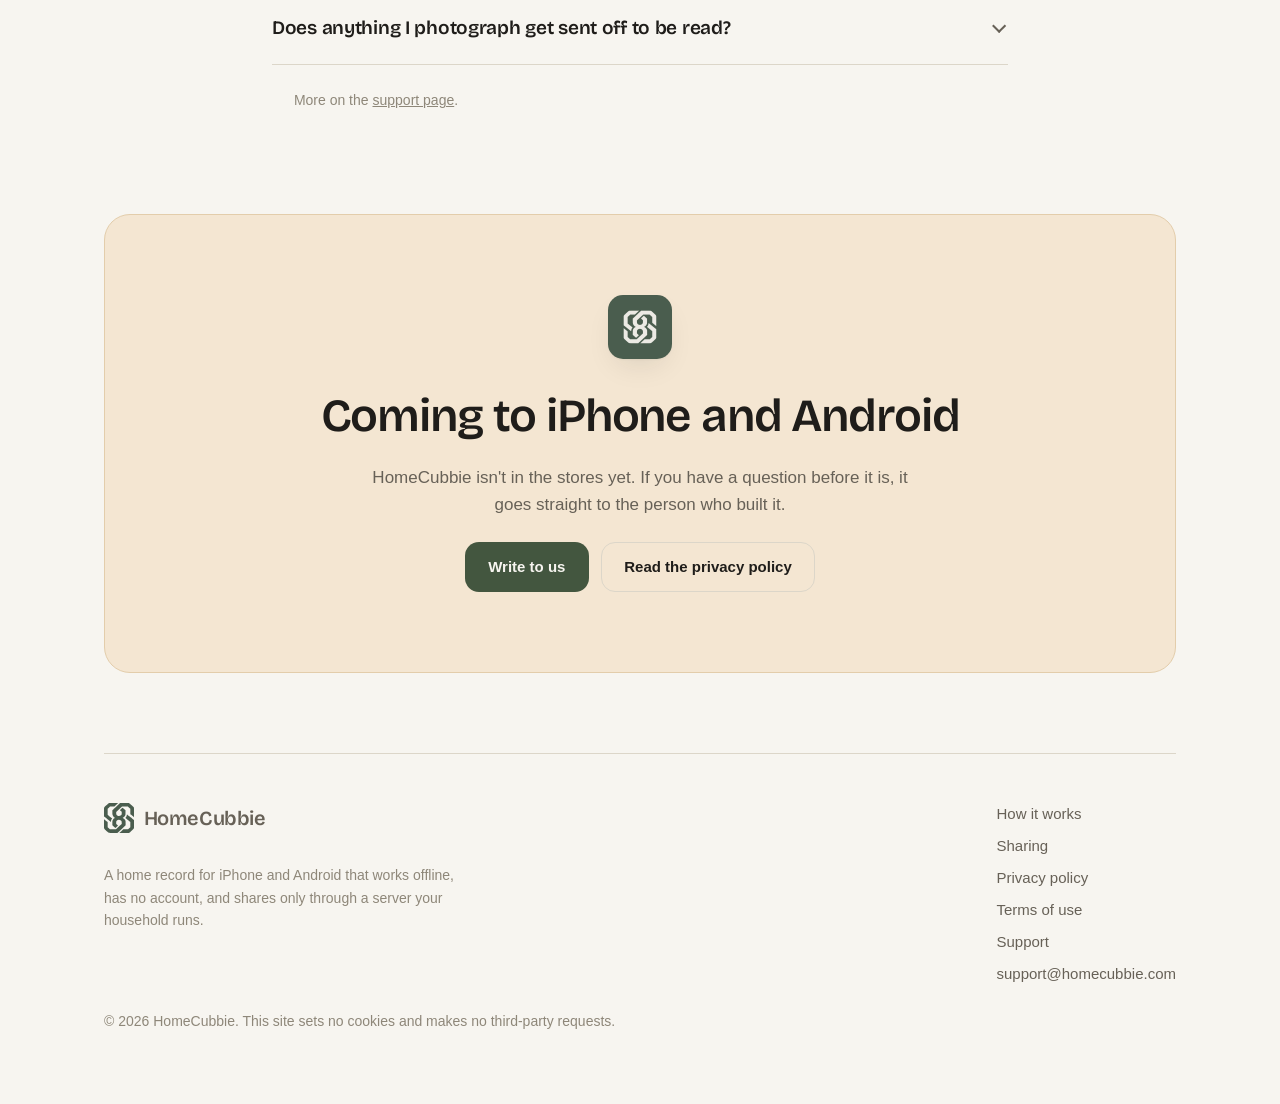
==== commit a5f1901e: "homecubbie.com: the landing page, privacy policy, support page and terms of use Plain HTML and CSS, " ====
--- a/index.html
+++ b/index.html
@@ -3,13 +3,13 @@
 <head>
 <meta charset="utf-8">
 <meta name="viewport" content="width=device-width, initial-scale=1">
-<title>HomeCubbie — your house, on your phone. Not on our server.</title>
-<meta name="description" content="HomeCubbie keeps the facts of a home: what is in it, what needs doing, what is insured and until when. It works offline, has no account, and shares only through a server your household runs.">
+<title>HomeCubbie — free home maintenance app. Offline, no account.</title>
+<meta name="description" content="A free home maintenance and records app for iPhone and Android: upkeep reminders, repairs, warranties and insurance renewals. Works offline, no account.">
 <link rel="canonical" href="https://homecubbie.com/">
 <meta property="og:type" content="website">
 <meta property="og:site_name" content="HomeCubbie">
 <meta property="og:title" content="HomeCubbie — your house, on your phone. Not on our server.">
-<meta property="og:description" content="Works offline. No account. Shared only through a server your household runs, encrypted on the phone.">
+<meta property="og:description" content="A free home maintenance and records app for iPhone and Android. Works offline. No account. Shared only through a server your household runs, encrypted on the phone.">
 <meta property="og:url" content="https://homecubbie.com/">
 <meta property="og:image" content="https://homecubbie.com/assets/og.png">
 <meta property="og:image:width" content="1200">
@@ -28,6 +28,60 @@
 (function(){var d=document.documentElement;try{var t=localStorage.getItem("hc-theme");
 if(t==="dark"||t==="light")d.setAttribute("data-theme",t);}catch(e){}d.classList.add("js");})();
 </script>
+<!-- Structured data for search engines and assistants. This is a
+     data block, not a script: a browser never runs it, and it loads nothing.
+     Every value in it repeats something this page says, so it changes when the
+     page does. The store links go in on the day the app is in a store. -->
+<script type="application/ld+json">
+{
+  "@context": "https://schema.org",
+  "@graph": [
+    {
+      "@type": "Organization",
+      "@id": "https://homecubbie.com/#organization",
+      "name": "HomeCubbie",
+      "url": "https://homecubbie.com/",
+      "logo": "https://homecubbie.com/assets/app-icon.png",
+      "email": "support@homecubbie.com"
+    },
+    {
+      "@type": "WebSite",
+      "@id": "https://homecubbie.com/#website",
+      "name": "HomeCubbie",
+      "url": "https://homecubbie.com/",
+      "inLanguage": "en",
+      "publisher": { "@id": "https://homecubbie.com/#organization" }
+    },
+    {
+      "@type": "MobileApplication",
+      "@id": "https://homecubbie.com/#app",
+      "name": "HomeCubbie",
+      "alternateName": "Home Cubbie",
+      "url": "https://homecubbie.com/",
+      "description": "A free home maintenance and records app for iPhone and Android. It keeps the facts of a home: what is in it, what needs doing, and what is insured until when. It works offline, has no account, and shares only through a server the household runs, encrypted on the phone.",
+      "applicationCategory": "HomeApplication",
+      "operatingSystem": "iOS 16.4 or later, Android 8.0 or later",
+      "image": "https://homecubbie.com/assets/app-icon.png",
+      "screenshot": "https://homecubbie.com/assets/screens/now-light.png",
+      "featureList": [
+        "Upkeep suggested for each room from more than 250 common household tasks, each with a schedule and a time estimate",
+        "Reminders scheduled on the phone, for tasks and for renewals",
+        "Things with their warranty, repairs, receipts and what has been spent on them",
+        "Policies with their term and end date, and a reminder before they run out",
+        "What the house costs, month by month and year by year",
+        "A House manual, with alarm codes and key safe numbers hidden until tapped",
+        "Bills, serial plates and documents read on the phone",
+        "A weekly backup, and a readable copy that opens without HomeCubbie",
+        "An app lock behind your face, fingerprint or passcode",
+        "No account, no analytics, no advertising"
+      ],
+      "offers": { "@type": "Offer", "price": "0", "priceCurrency": "USD" },
+      "publisher": { "@id": "https://homecubbie.com/#organization" },
+      "softwareHelp": { "@type": "WebPage", "url": "https://homecubbie.com/support.html" }
+    }
+  ]
+}
+</script>
 </head>
 <body>
 <a class="skip" href="#main">Skip to content</a>
@@ -56,7 +110,8 @@
       <div>
         <p class="chip">Coming soon to iPhone and Android</p>
         <h1>Your house, on your phone. <span class="soft">Not on our server.</span></h1>
-        <p class="lede">HomeCubbie keeps the facts of a home: what is in it, what
+        <p class="lede">HomeCubbie is a free home maintenance and records app for
+        iPhone and Android. It keeps the facts of a home: what is in it, what
         needs doing, and what is insured until when. It works with no signal,
         there is nothing to sign up for, and we don't have a server to put your
         house on.</p>
@@ -211,7 +266,8 @@
           <p class="eyebrow">Getting started</p>
           <h2>Start with one room</h2>
           <p>No account and no long setup. Choose whether the house lives on this
-          phone or with your household, then add a room.</p>
+          phone or with your household, or restore one from a backup, then add a
+          room.</p>
           <p>Add a task there and HomeCubbie offers the upkeep a room like it
           usually needs, from <strong>more than 250 common household
           tasks</strong>, each with a schedule and a time estimate. Tap the ones
@@ -543,6 +599,17 @@
           knows you exist.</p></div>
         </details>
         <details>
+          <summary>Is HomeCubbie free?</summary>
+          <div><p>Yes. There is no price, no subscription, no advertising and
+          nothing to buy inside the app.</p></div>
+        </details>
+        <details>
+          <summary>Does it work without internet?</summary>
+          <div><p>Yes. Everything lives on the phone, reminders included, so a
+          basement, a plane or a dead zone changes nothing. Unless your household
+          shares, the app doesn't use the network at all.</p></div>
+        </details>
+        <details>
           <summary>Can my partner and I both use it?</summary>
           <div><p>Yes. Your household runs the HomeCubbie server on a computer at
           home, and each phone joins it with a one-time invite. Everything is
@@ -570,9 +637,25 @@
         <details>
           <summary>Which devices does it run on?</summary>
           <div><p>iPhone and iPad with iOS 16.4 or later, and Android phones and
-          tablets with Android 7.0 or later. A household that runs the server can
+          tablets with Android 8.0 or later. A household that runs the server can
           also open the house in a laptop's browser, served by that same
           server.</p></div>
+        </details>
+        <details>
+          <summary>What does it remind me about?</summary>
+          <div><p>Upkeep, on the day it falls due — the air filter, the gutters,
+          the smoke alarms — with a nudge every third day while anything is late.
+          And a Policy, twice before its term ends, so the home insurance renewal
+          isn't a surprise. Once you allow notifications, they are scheduled on
+          the phone itself, so they arrive with no signal and no server.</p></div>
+        </details>
+        <details>
+          <summary>Can it keep an inventory of what's in the house?</summary>
+          <div><p>Yes. Every Thing lives in its Place, with its make, model and
+          serial number, when it was bought and what it cost, its photos, receipt,
+          manual and warranty, and every repair since. A readable copy of the whole
+          house, with a page for every Place and Thing, opens on any computer
+          without HomeCubbie.</p></div>
         </details>
         <details>
           <summary>Does anything I photograph get sent off to be read?</summary>
@@ -589,7 +672,7 @@
   <!-- ---------------- closing ---------------- -->
   <div class="shell">
     <div class="closing">
-      <img src="assets/app-icon.png" alt="" width="64" height="64">
+      <img src="assets/app-icon.png" alt="HomeCubbie app icon" width="64" height="64">
       <h2>Coming to iPhone and Android</h2>
       <p>HomeCubbie isn't in the stores yet. If you have a question before it is,
       it goes straight to the person who built it.</p>
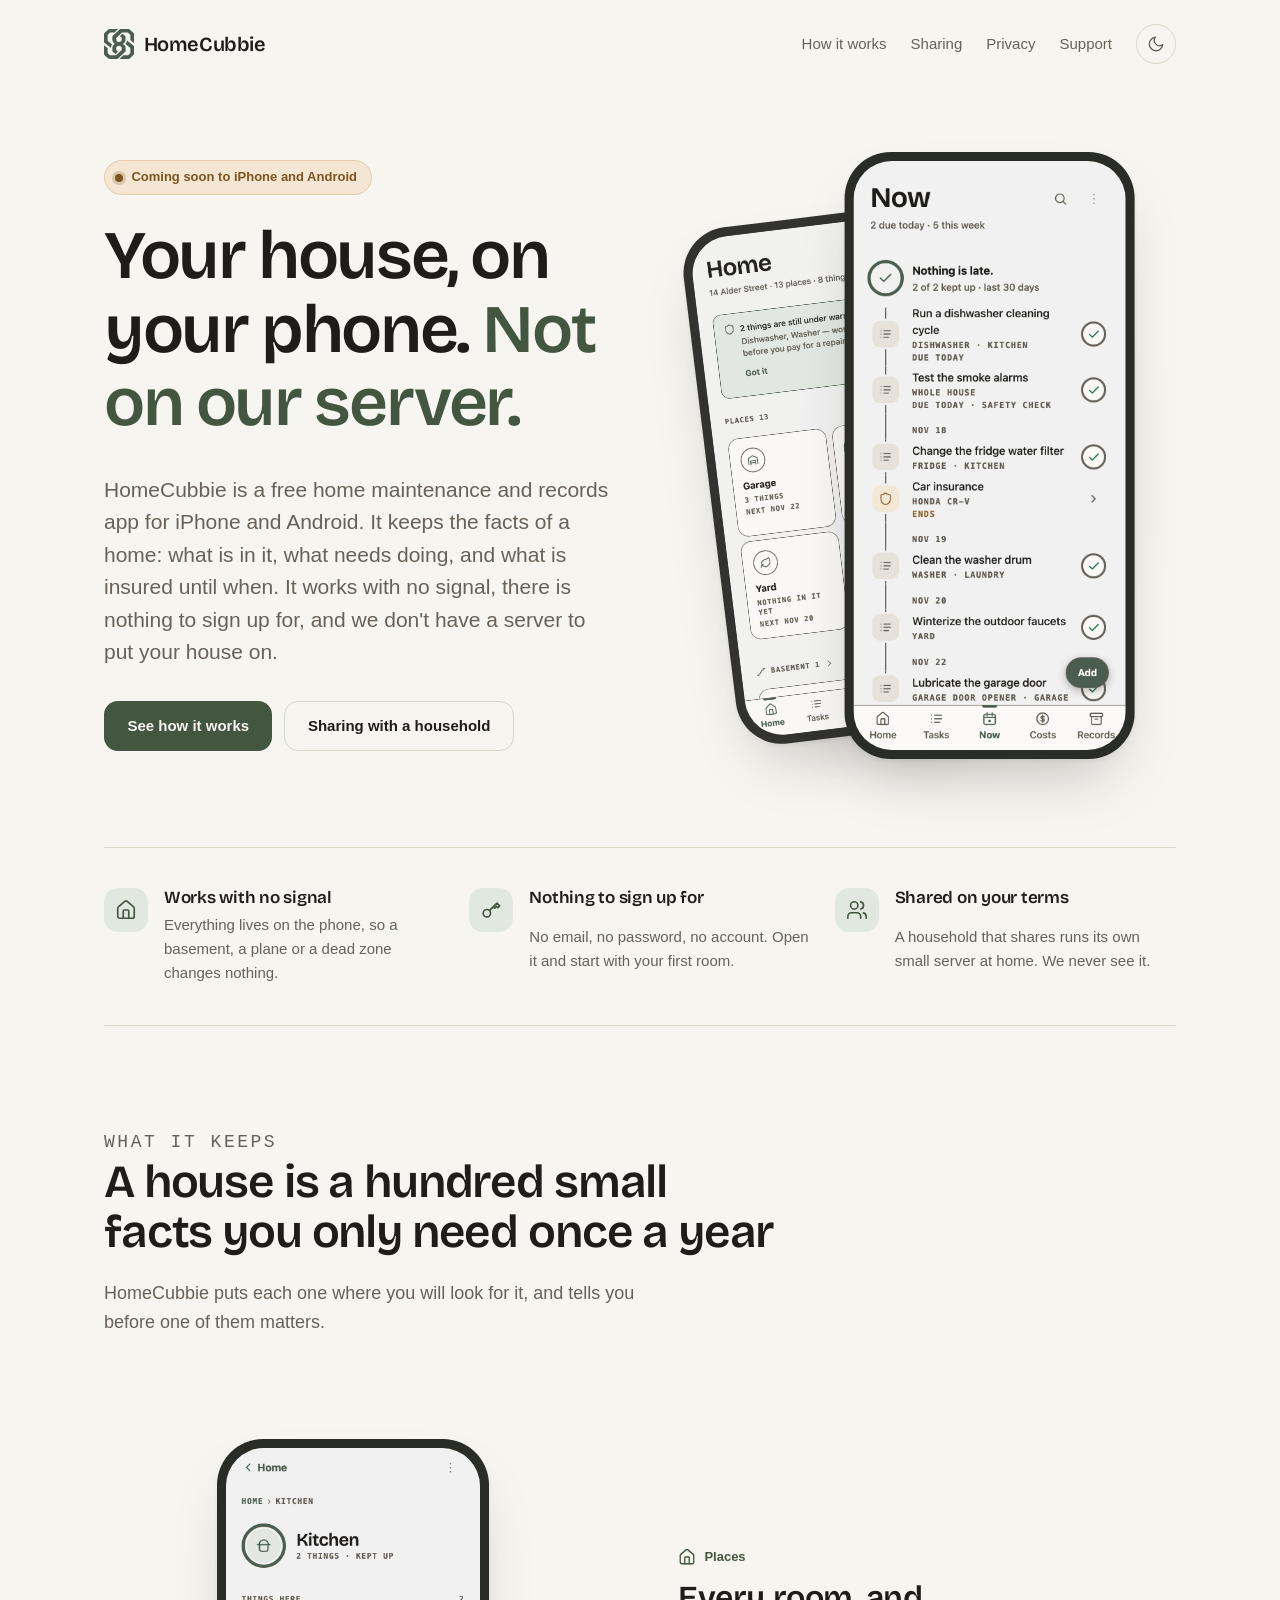
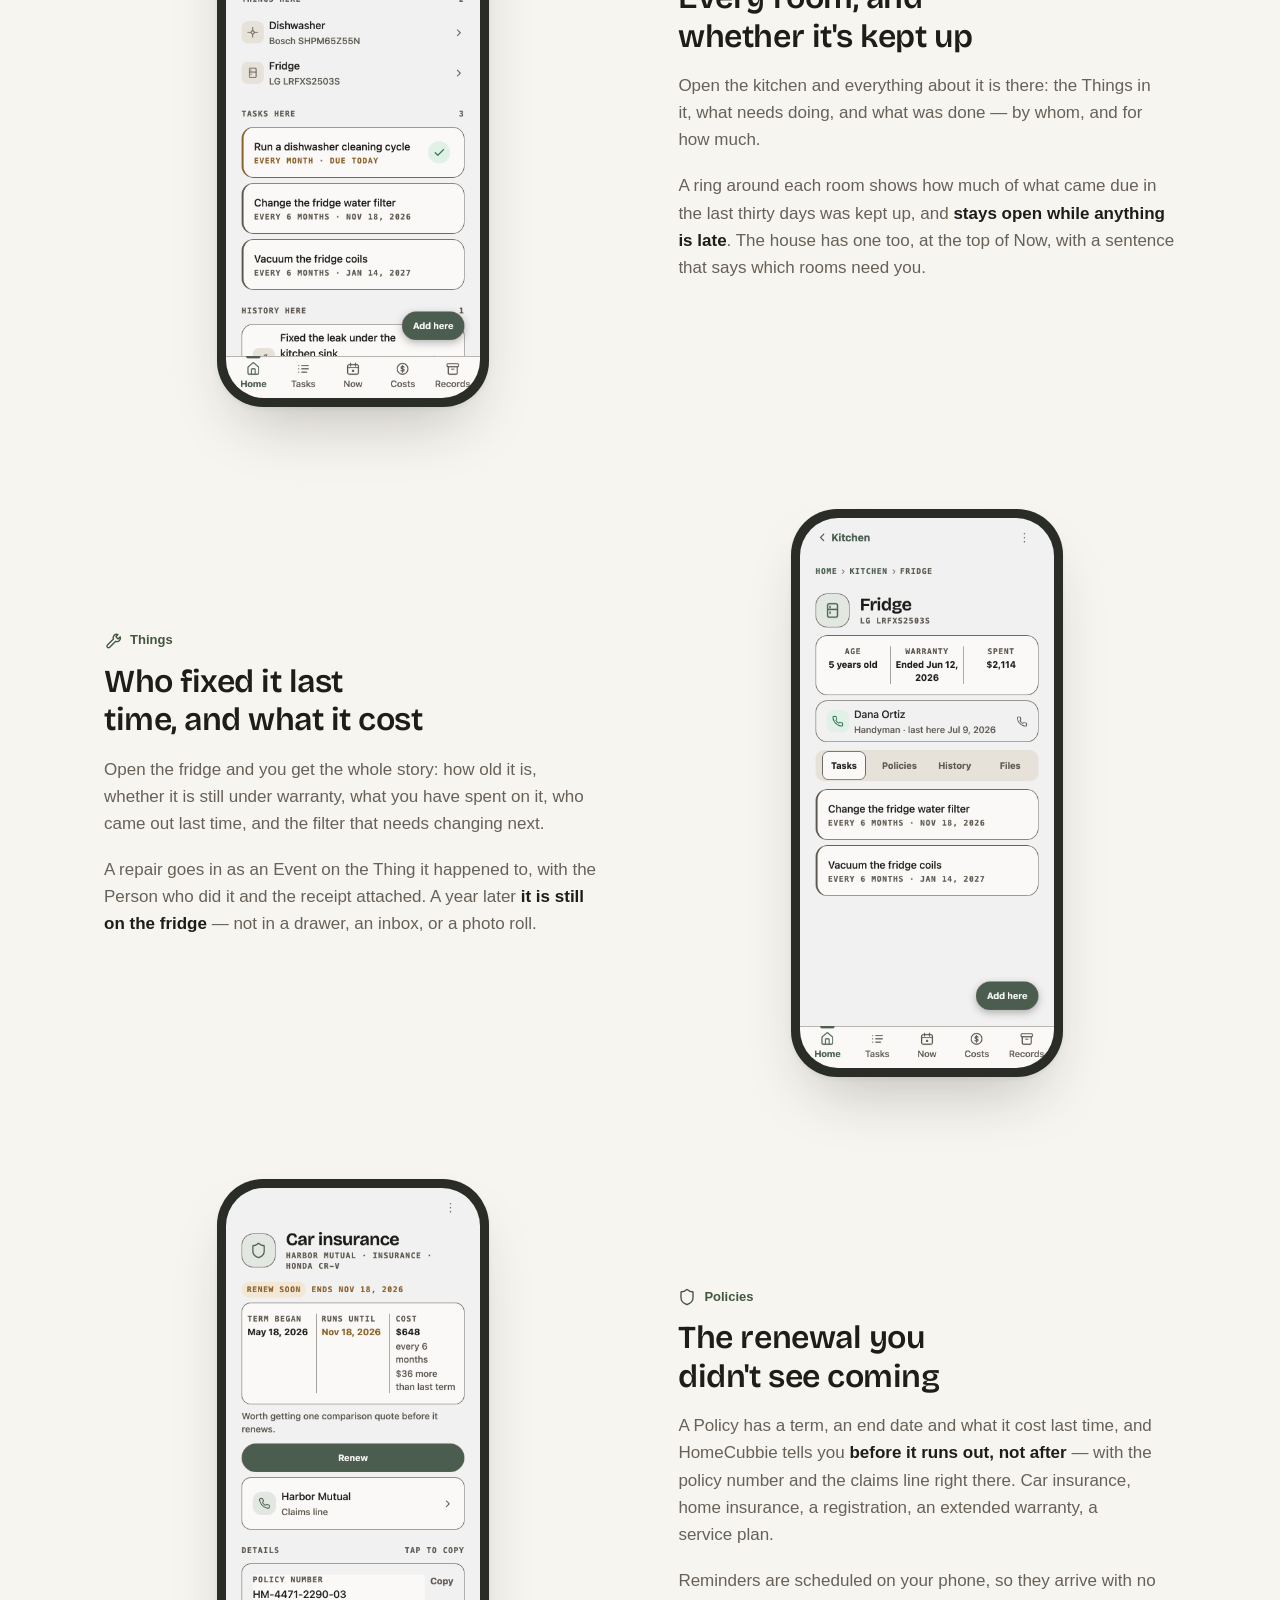
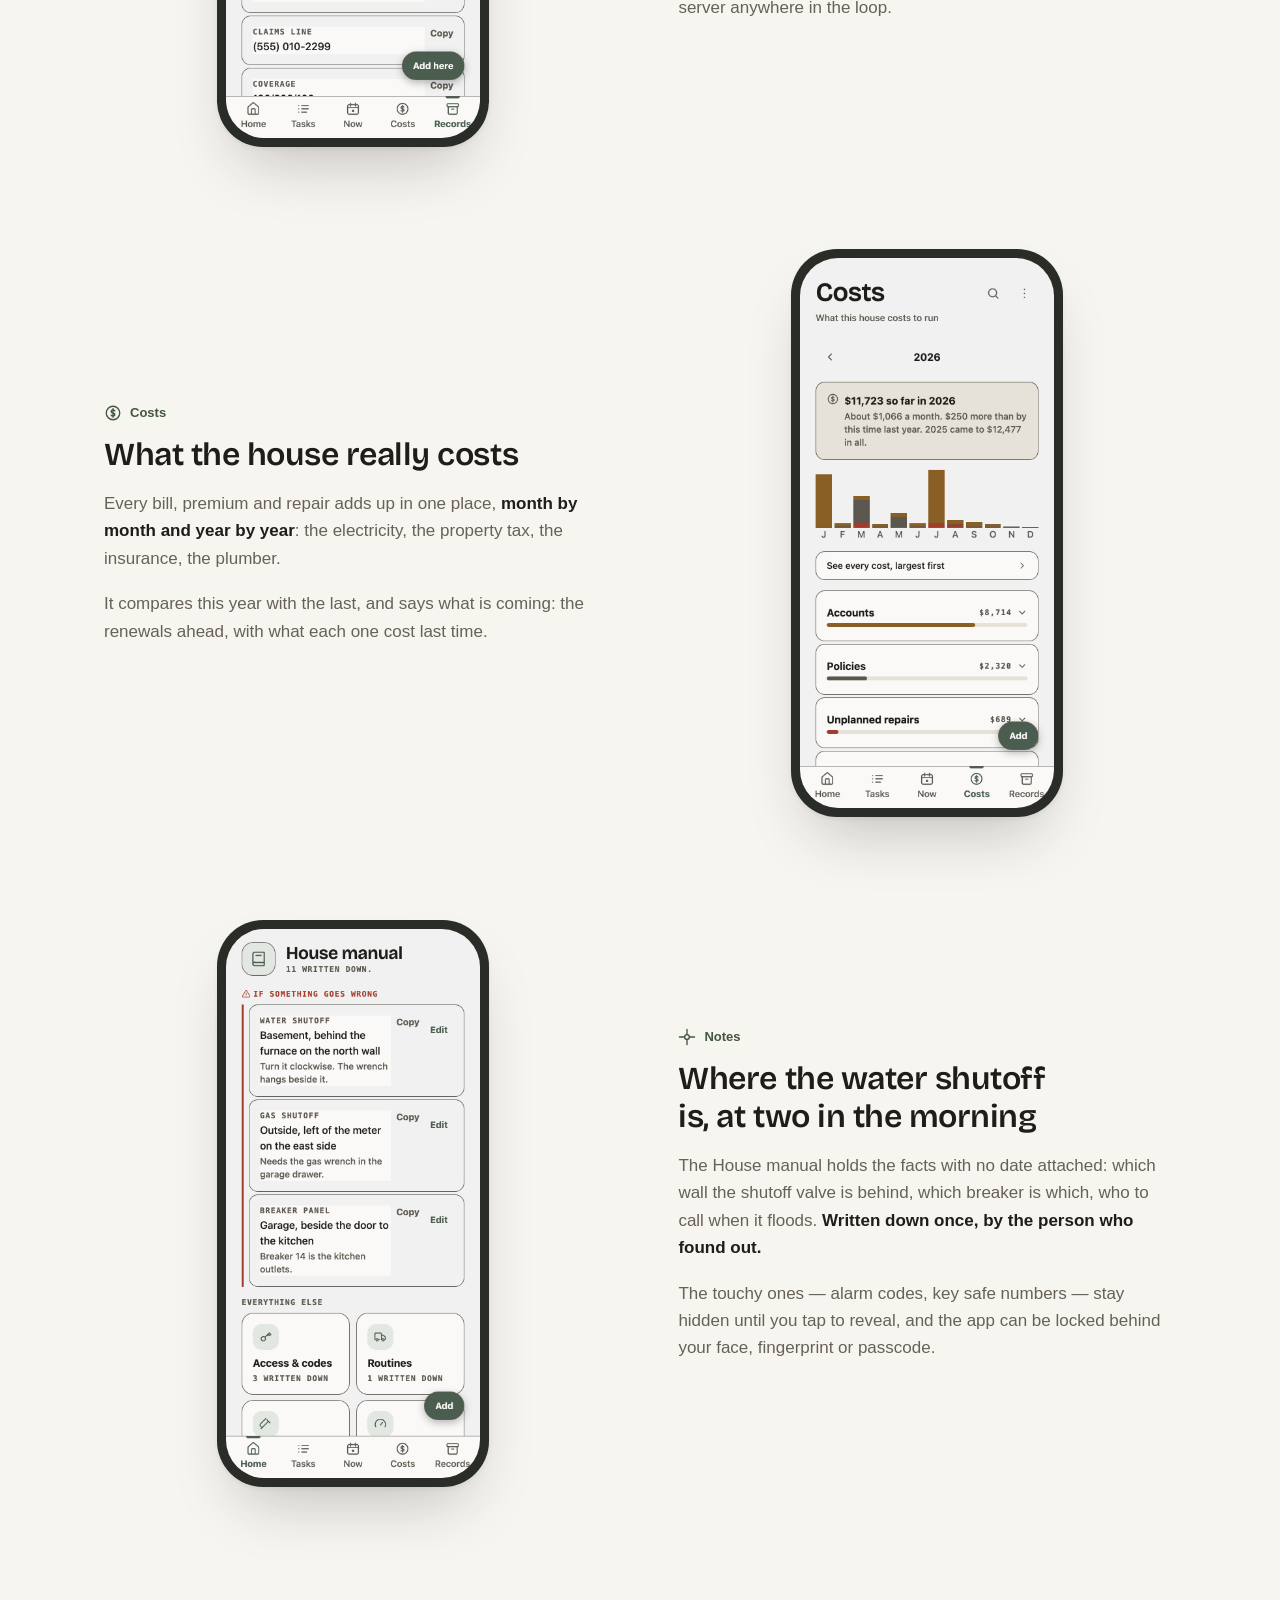
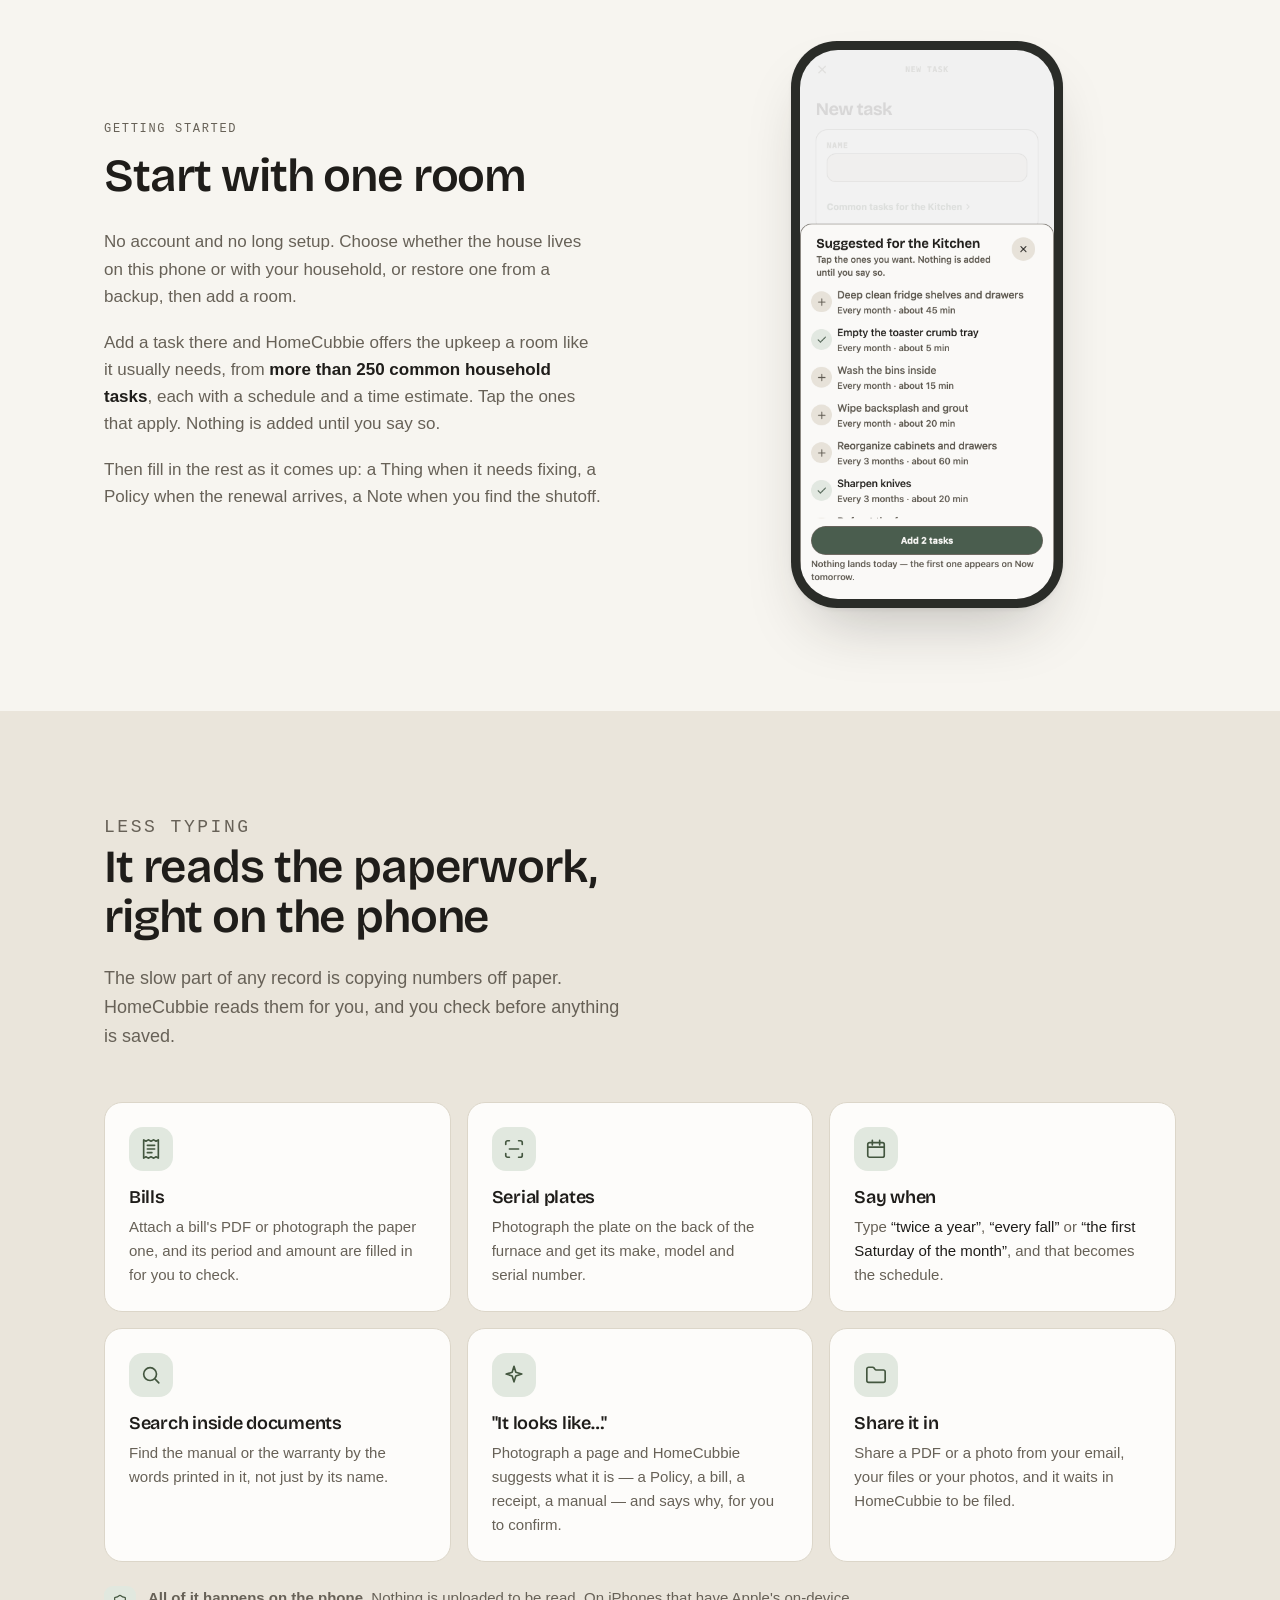
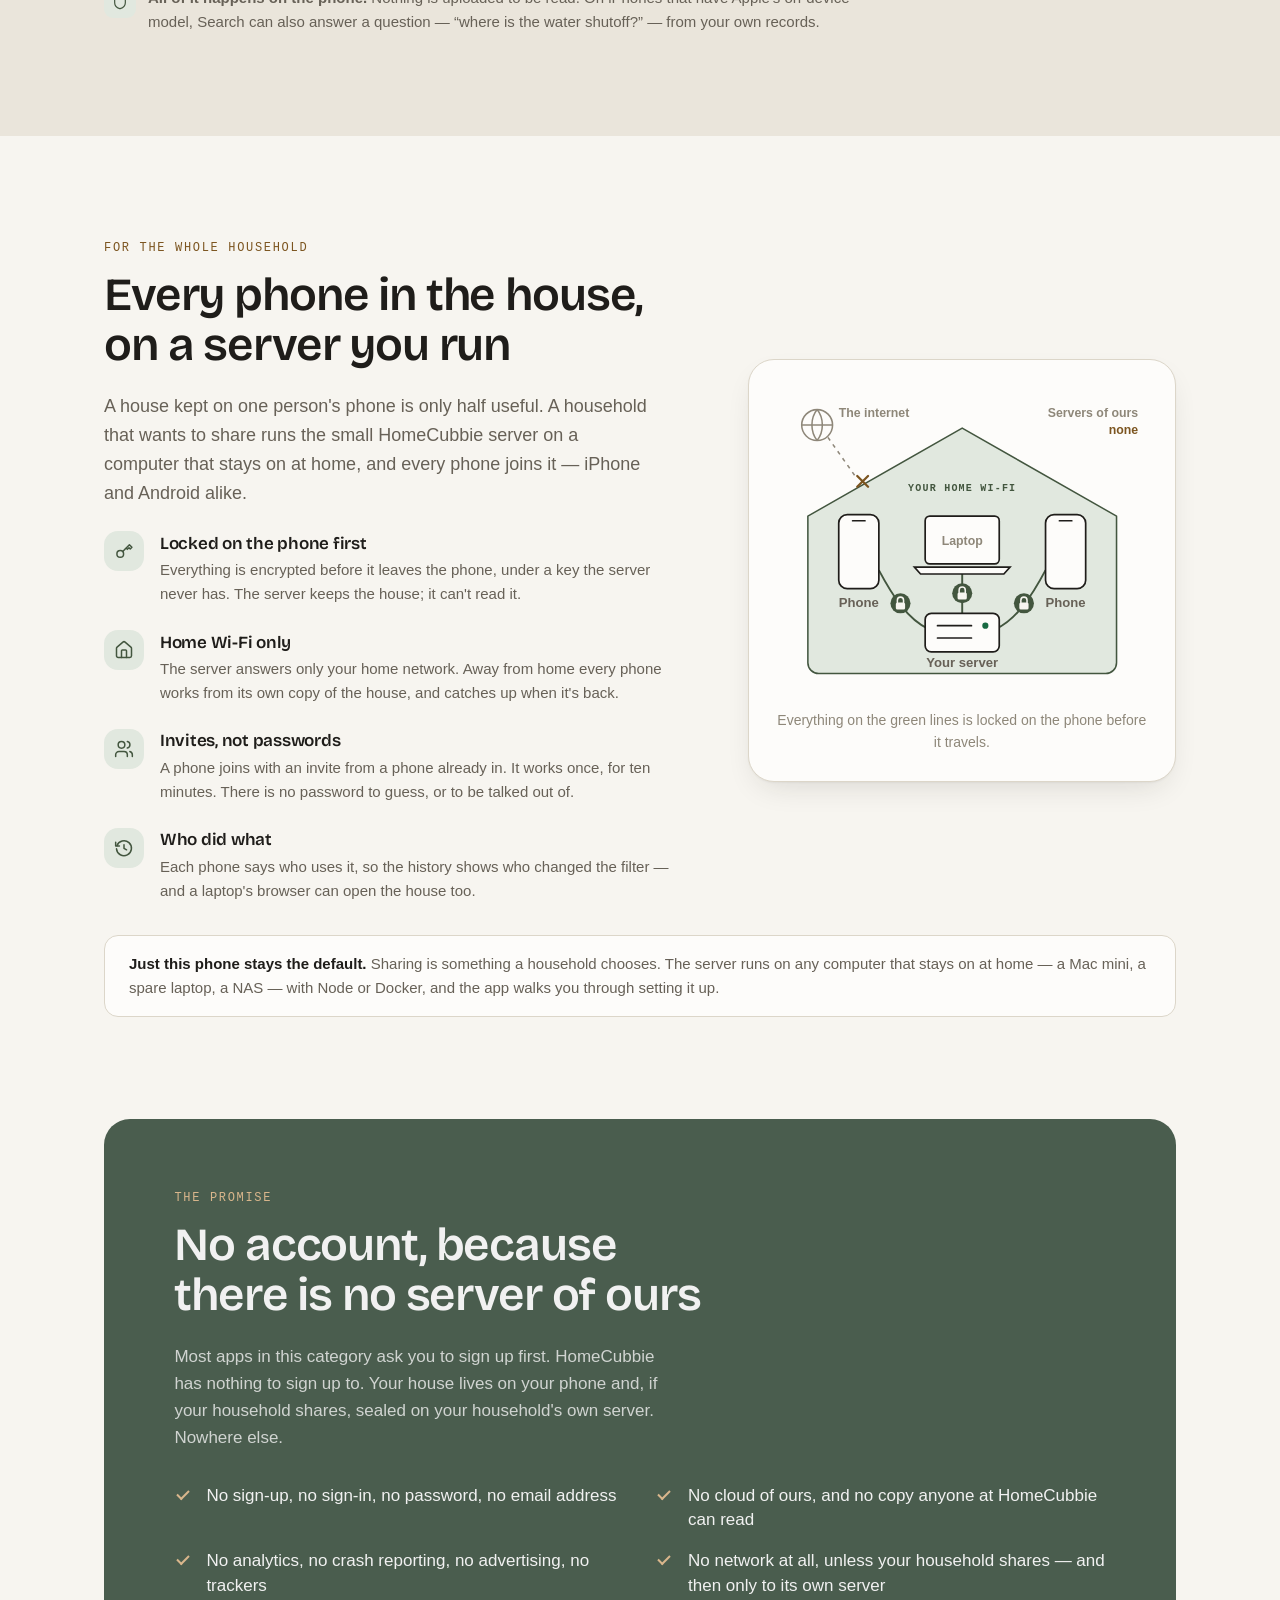
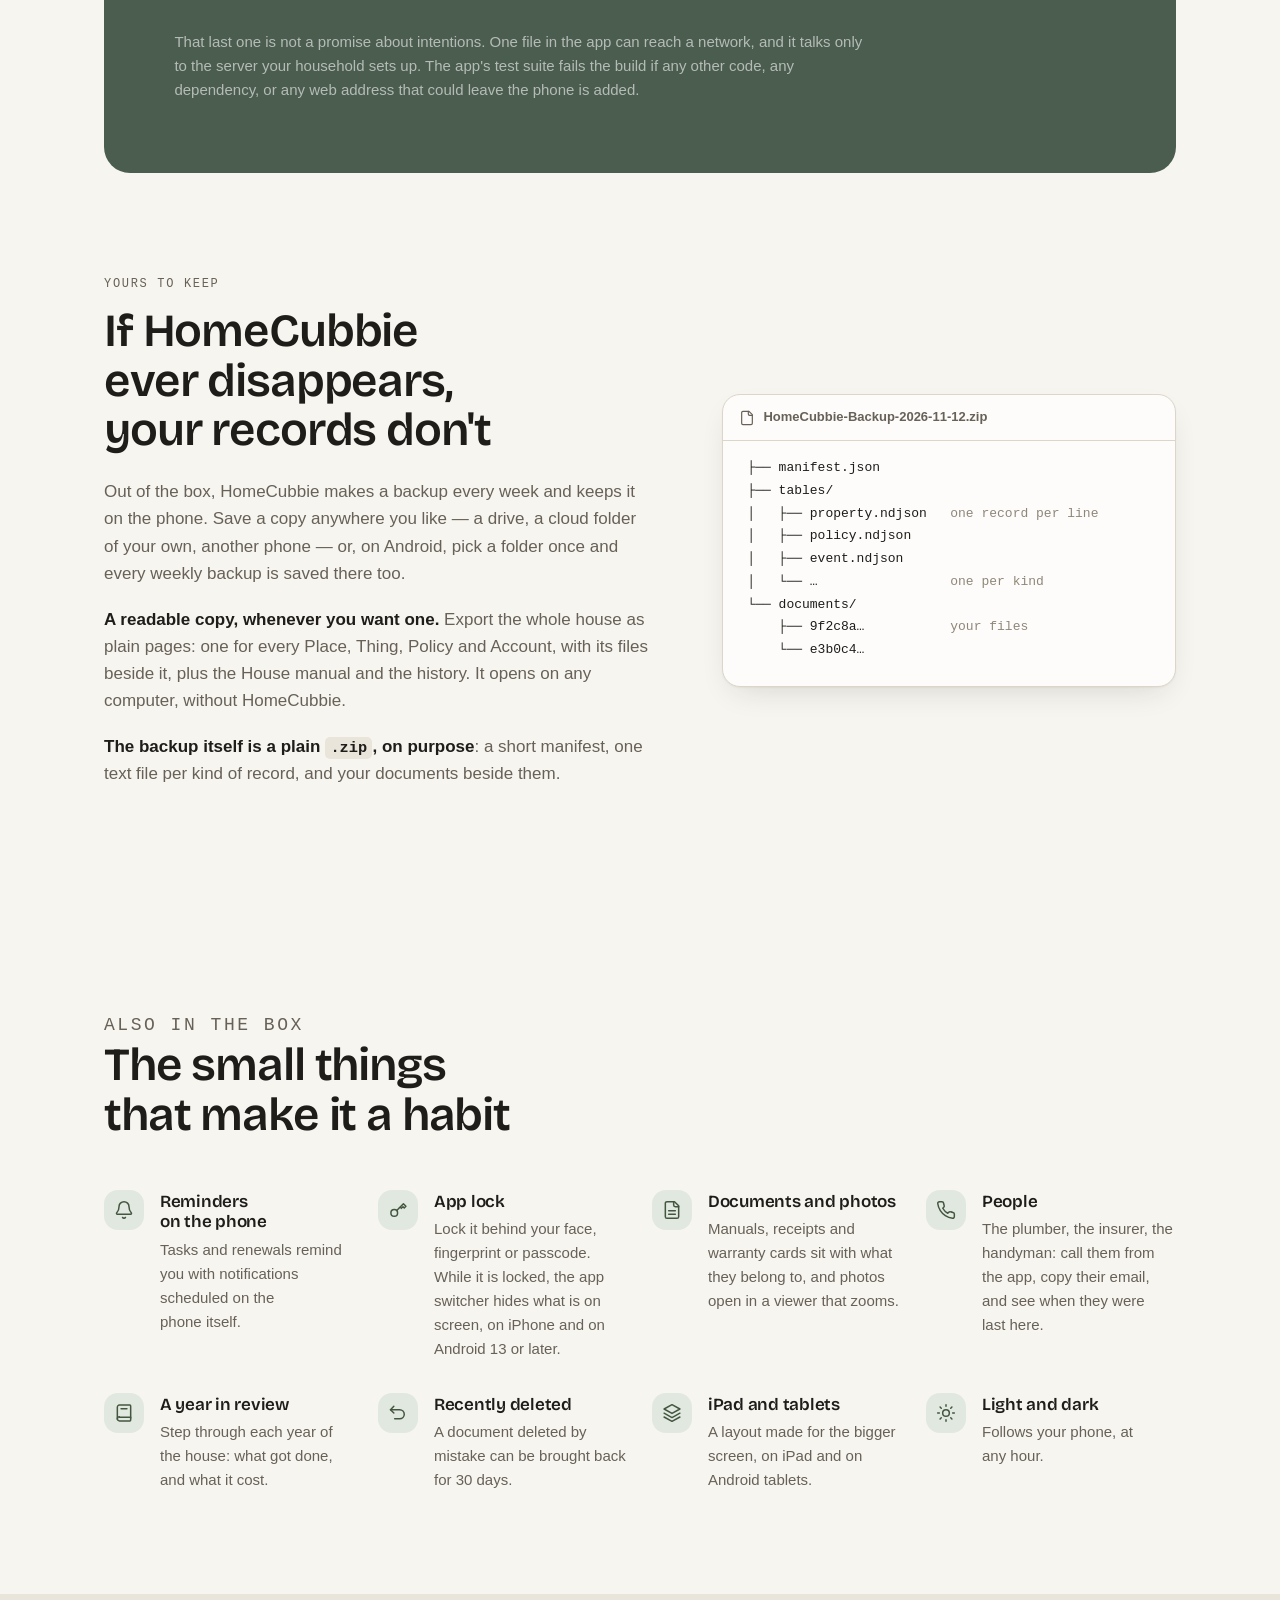
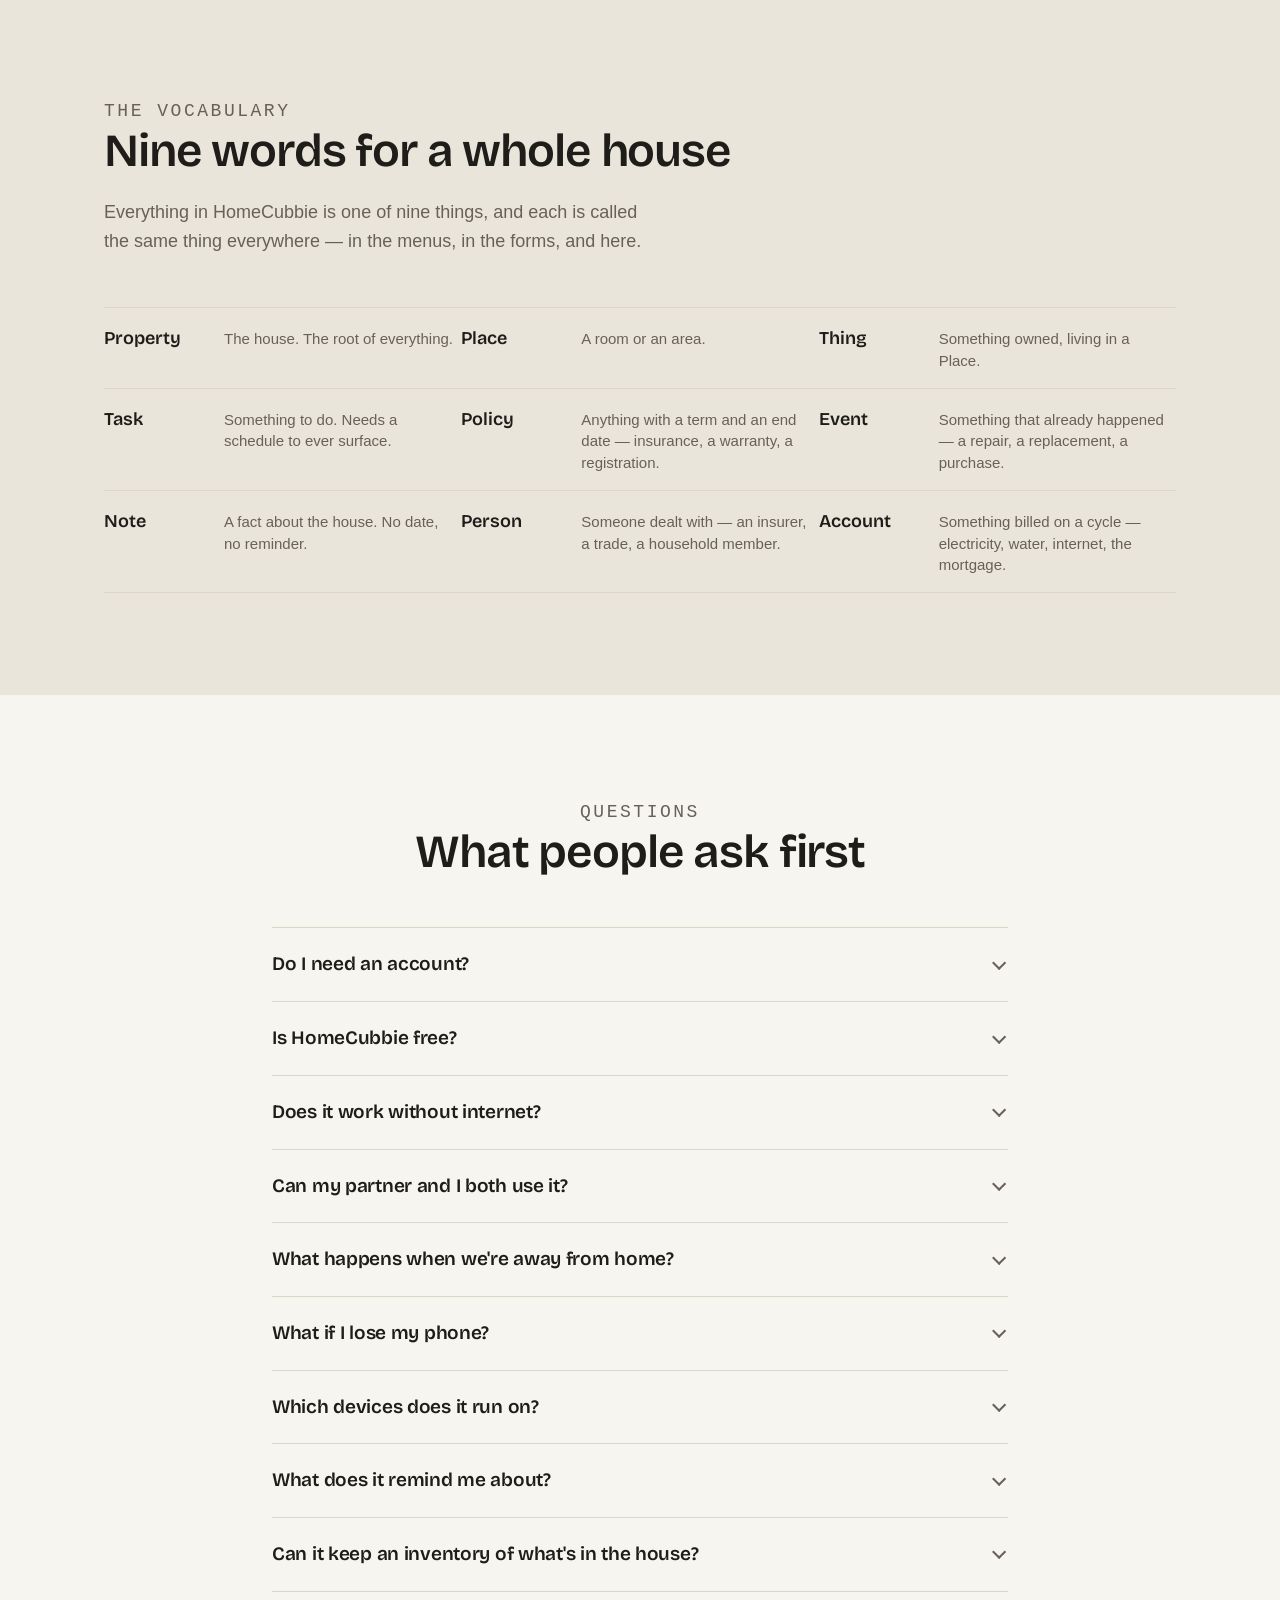
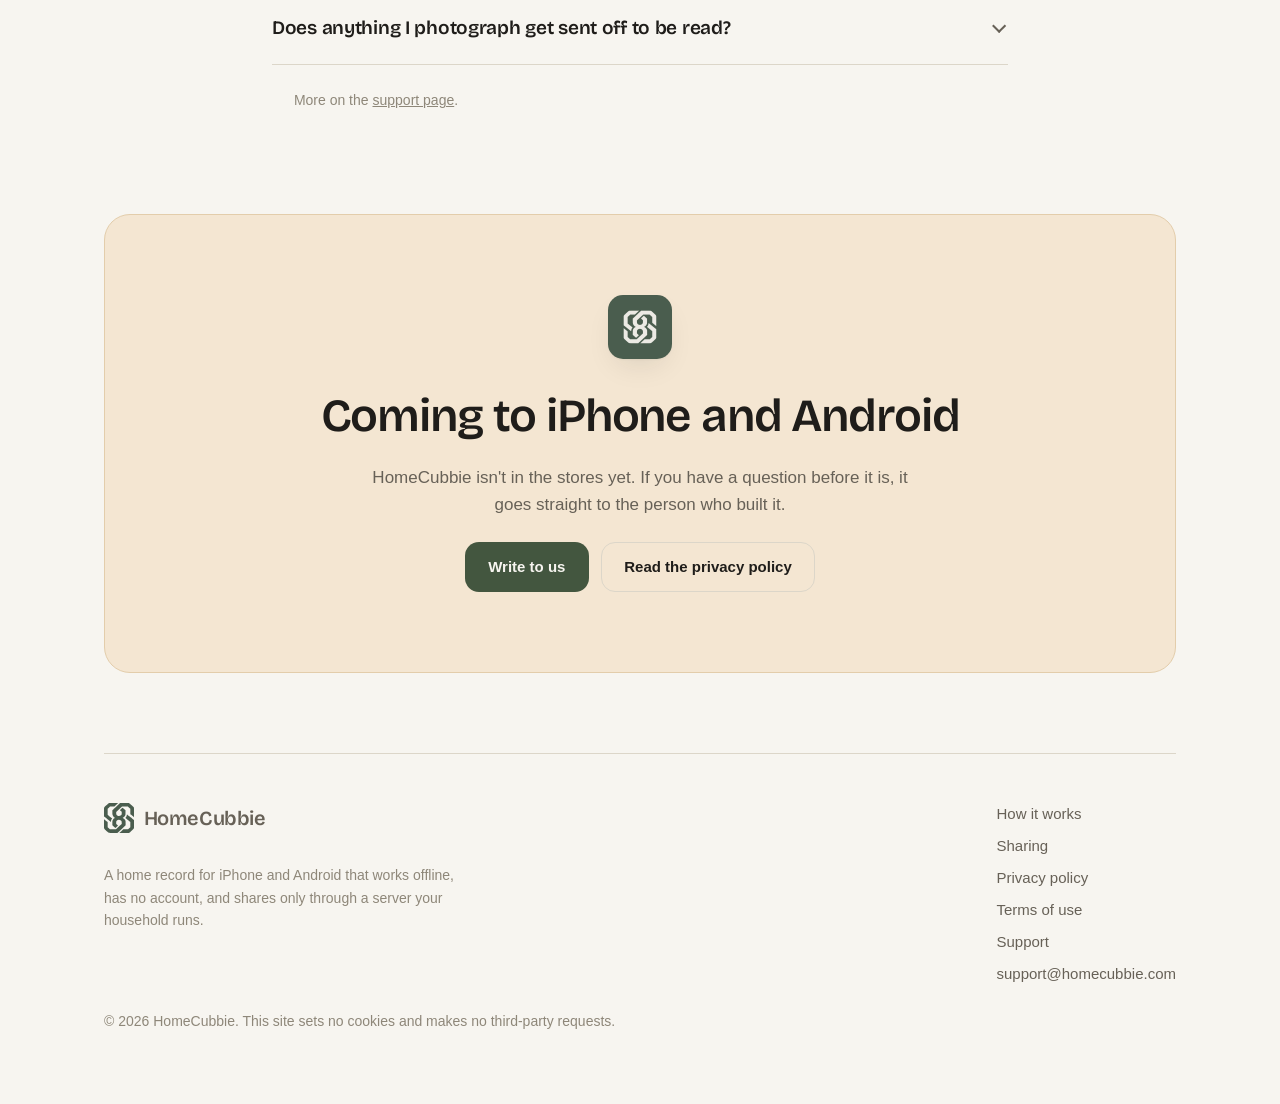
==== commit dbb4d140: "Retake the screenshots from today's app, and keep the house's tasks due on the same days Now, Home, " ====
--- a/index.html
+++ b/index.html
@@ -231,7 +231,7 @@
         </div>
         <div class="feature-art">
           <div class="device">
-            <div class="screen" role="img" aria-label="Costs for 2026: $11,723 so far against $11,473 by this time last year, month by month, split into accounts, policies and repairs."
+            <div class="screen" role="img" aria-label="Costs for 2026: $11,723 so far, about $1,066 a month and $250 more than by this time last year, then month by month, split into accounts, policies and unplanned repairs."
                  style="--shot-light:url('assets/screens/costs-light.png');--shot-dark:url('assets/screens/costs-dark.png')"></div>
           </div>
         </div>
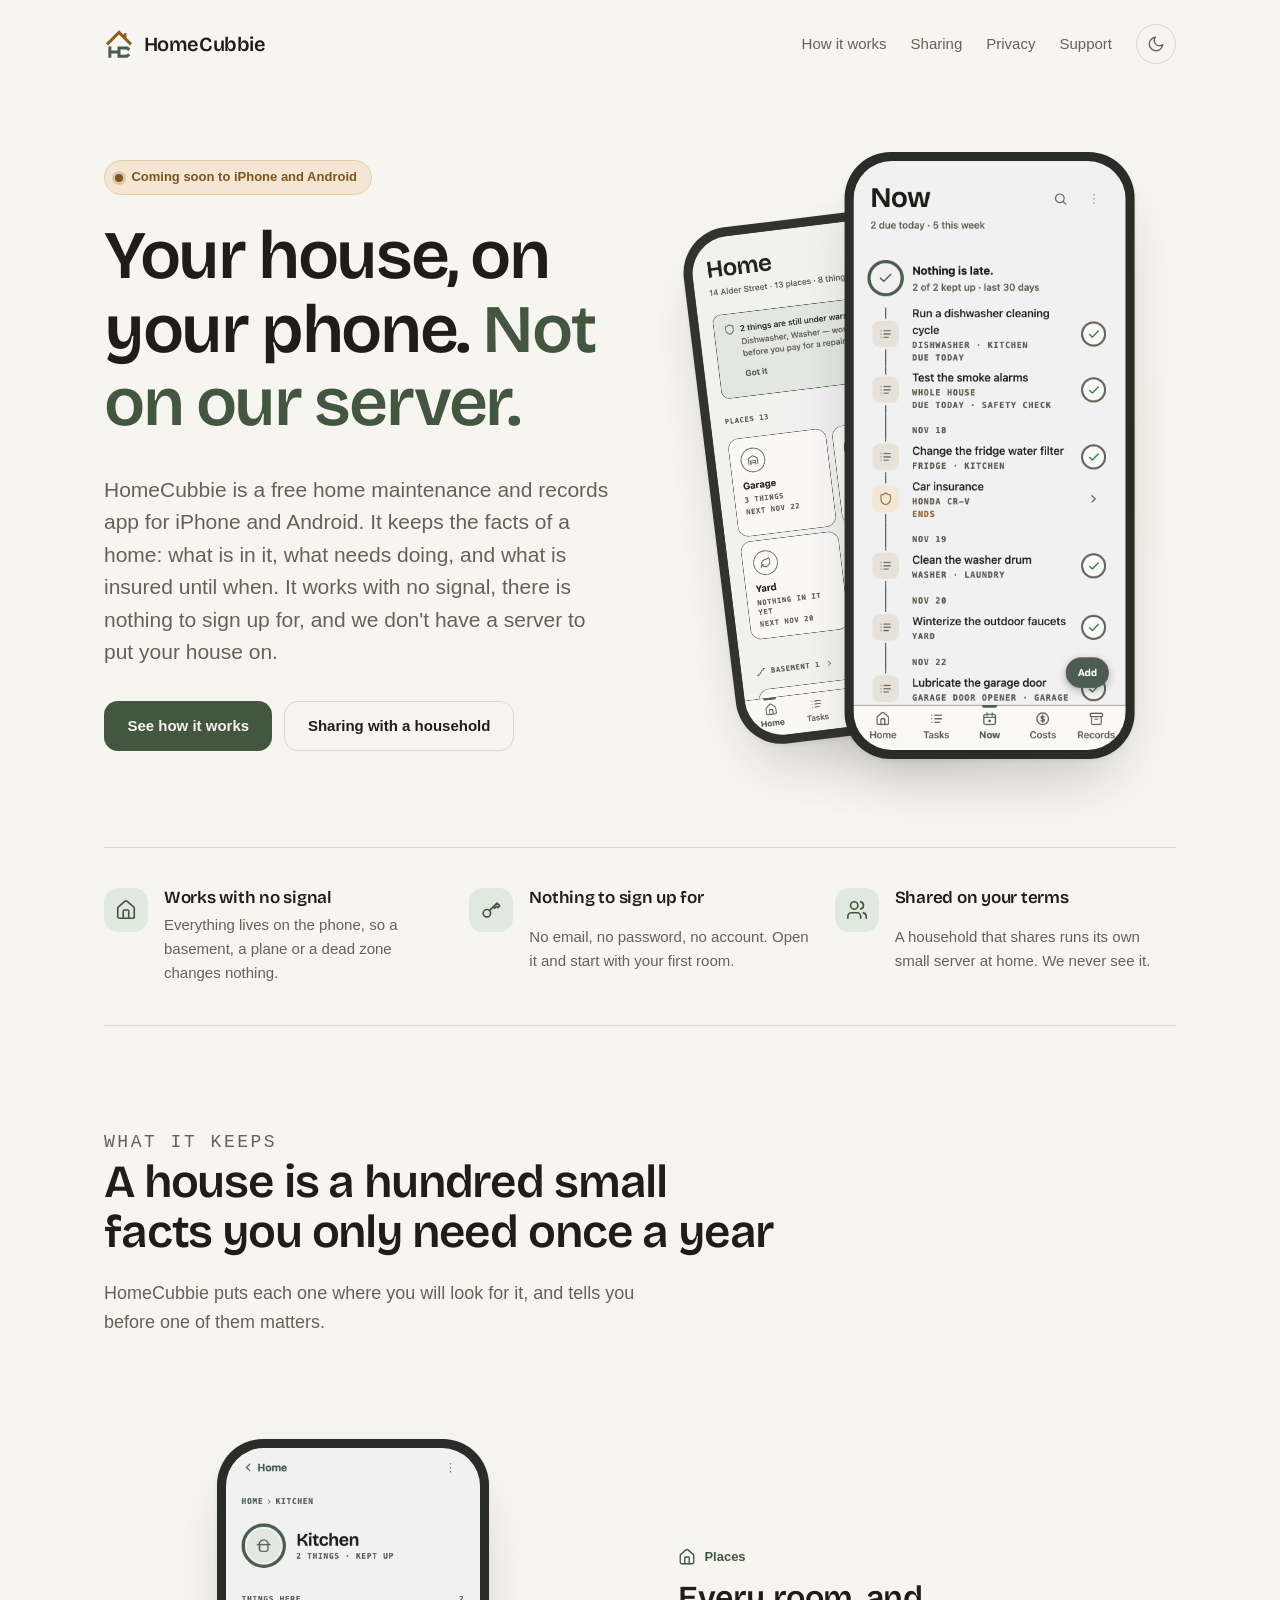
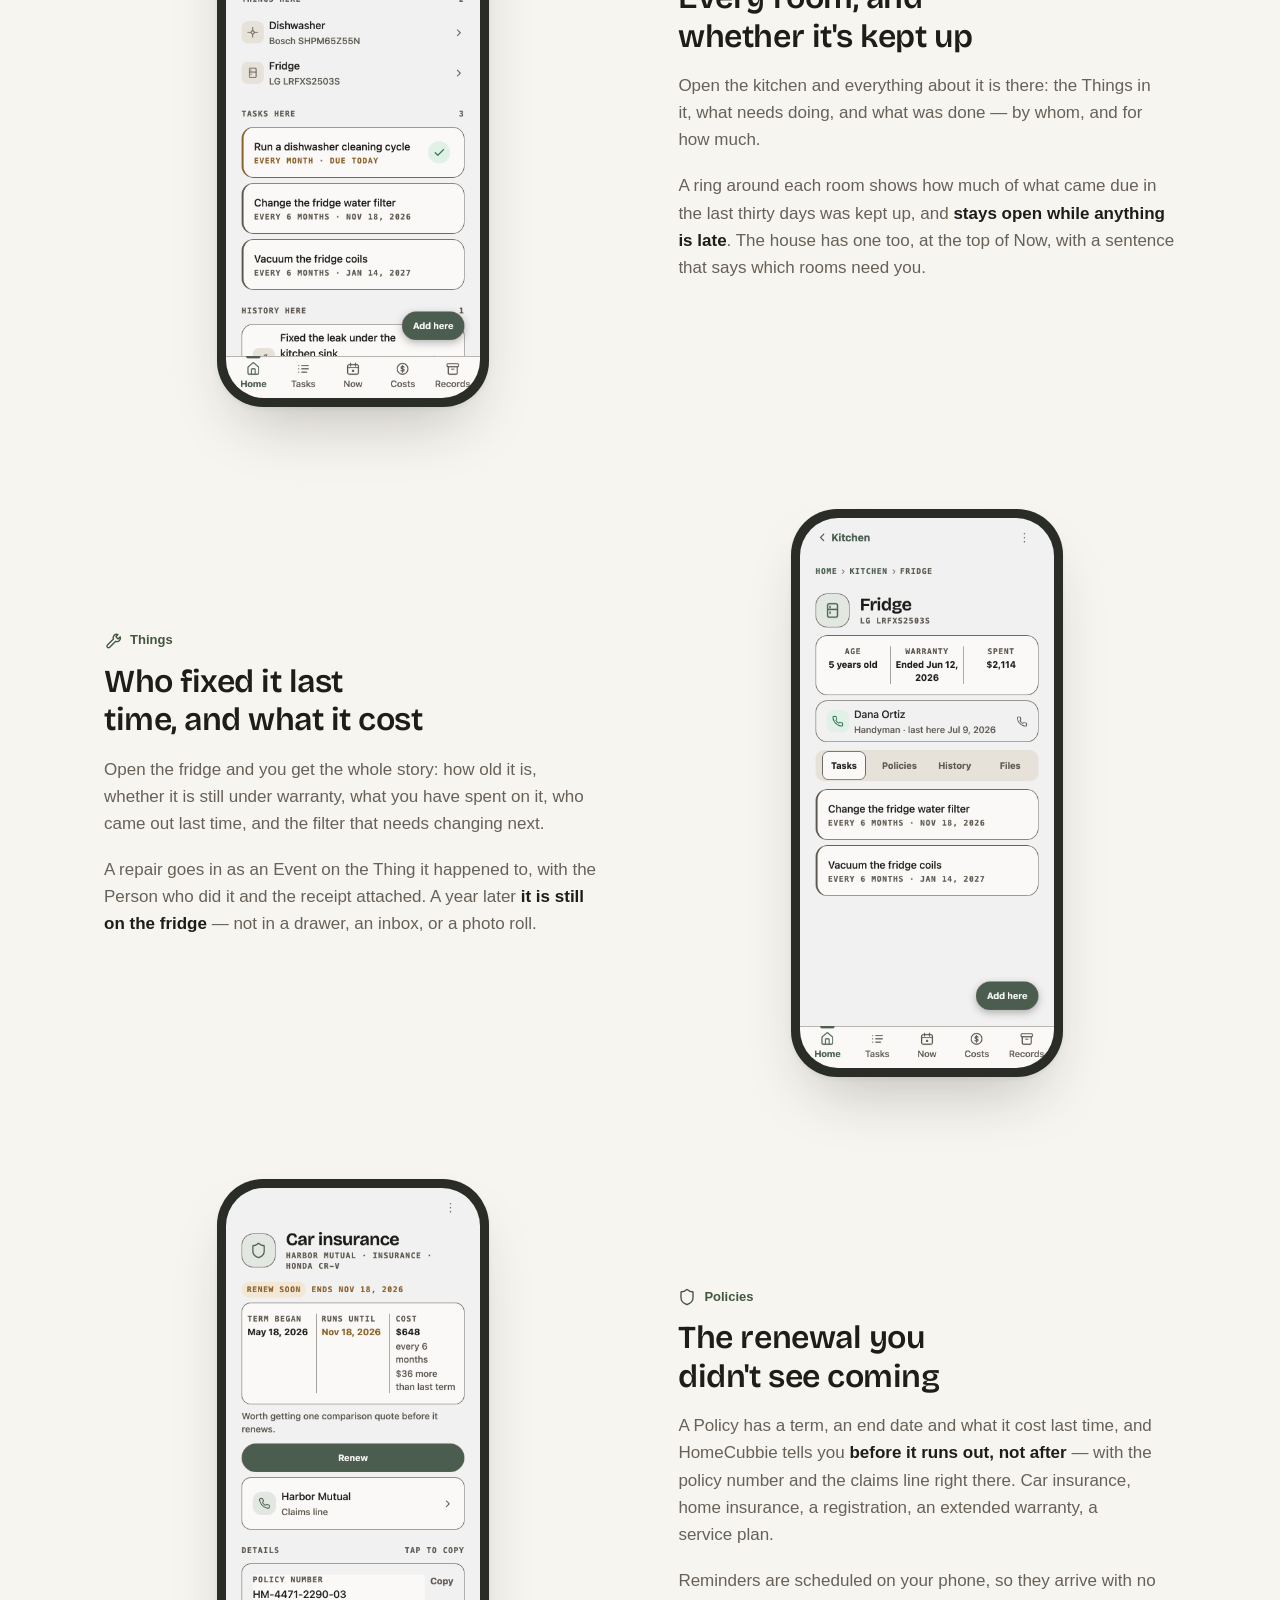
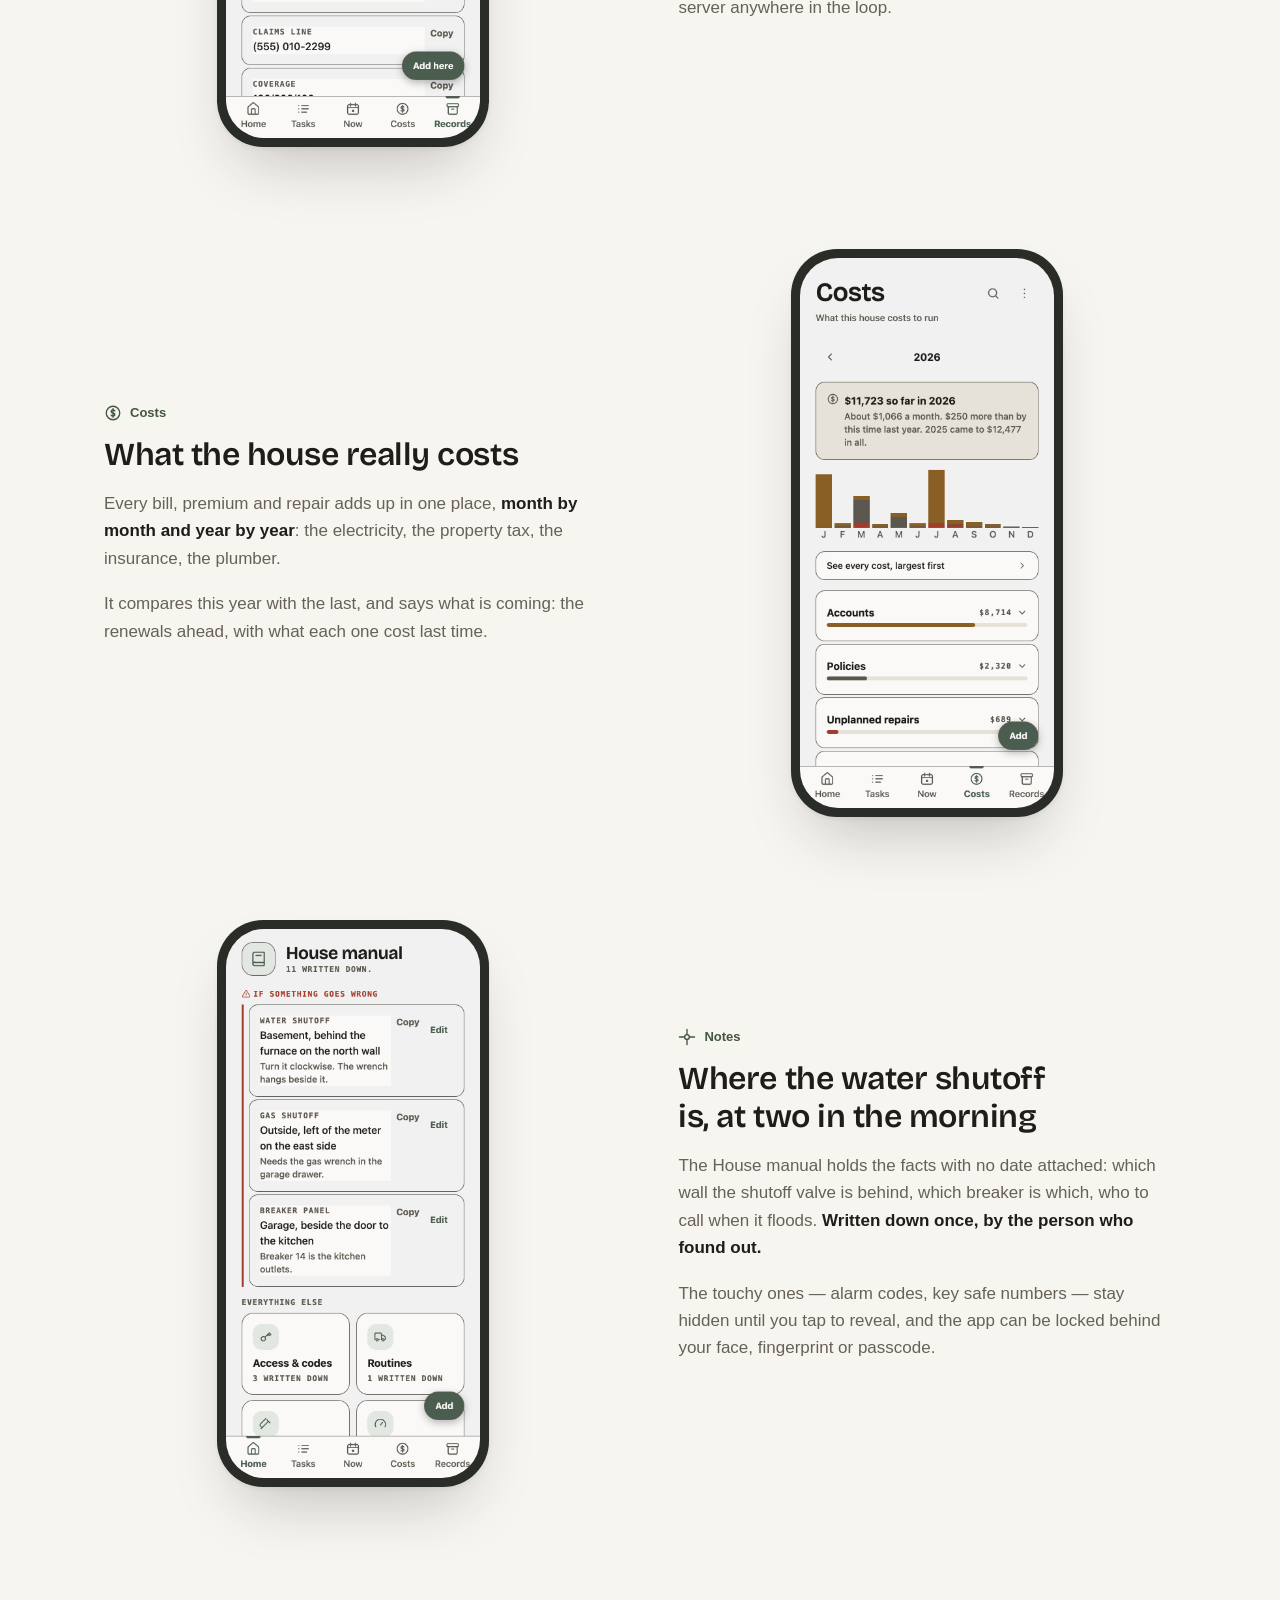
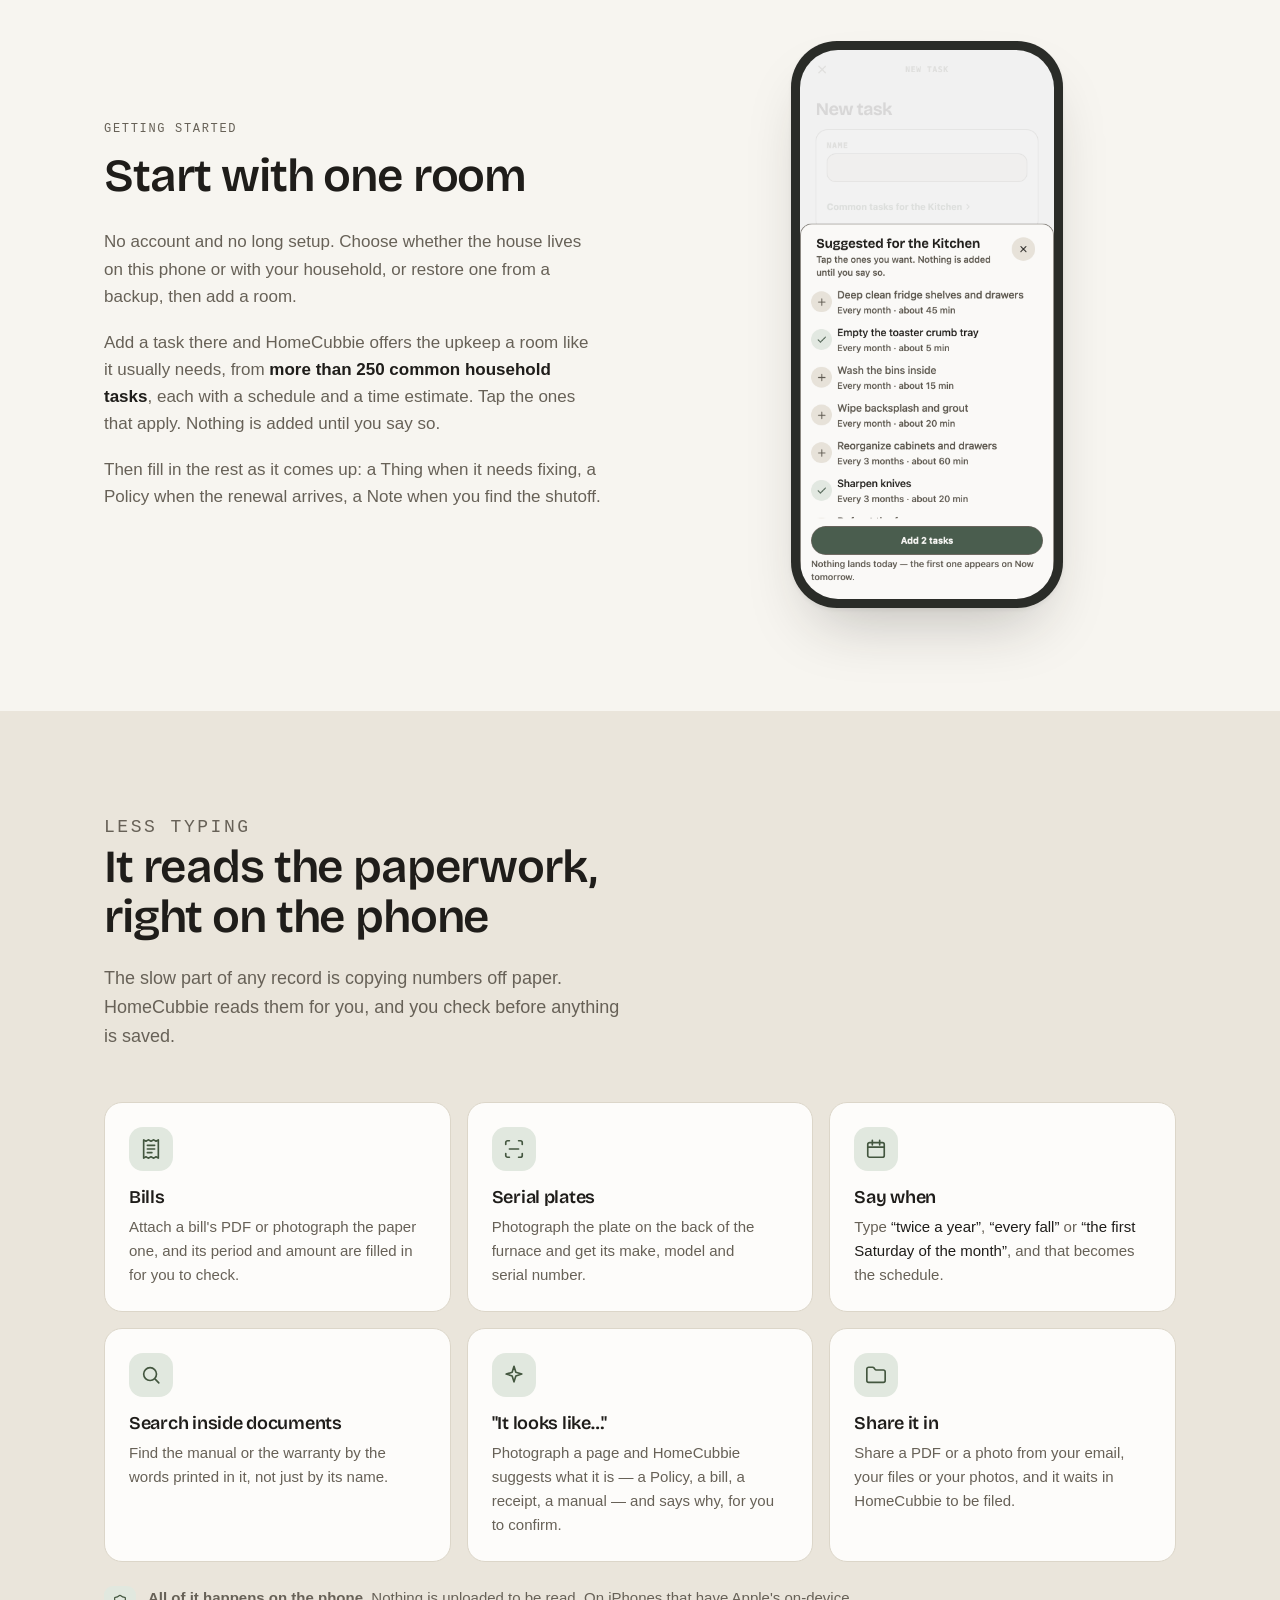
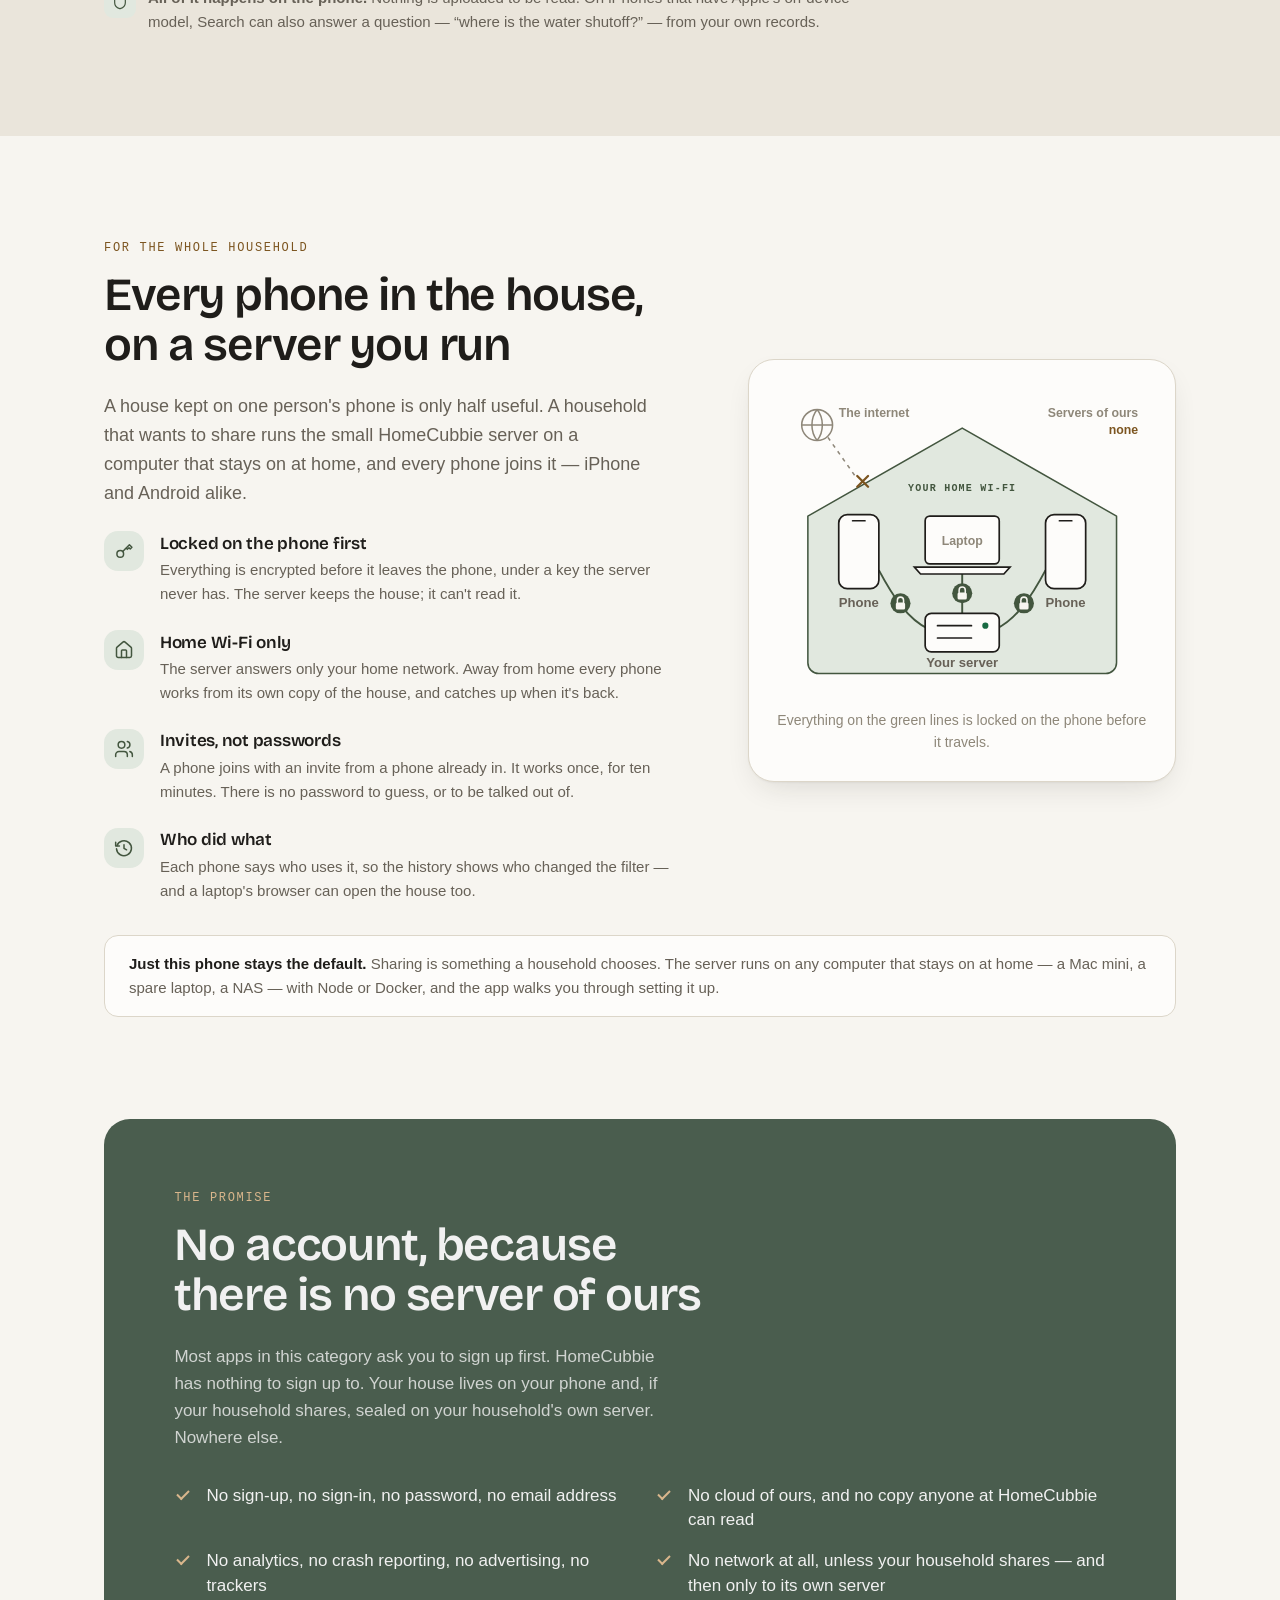
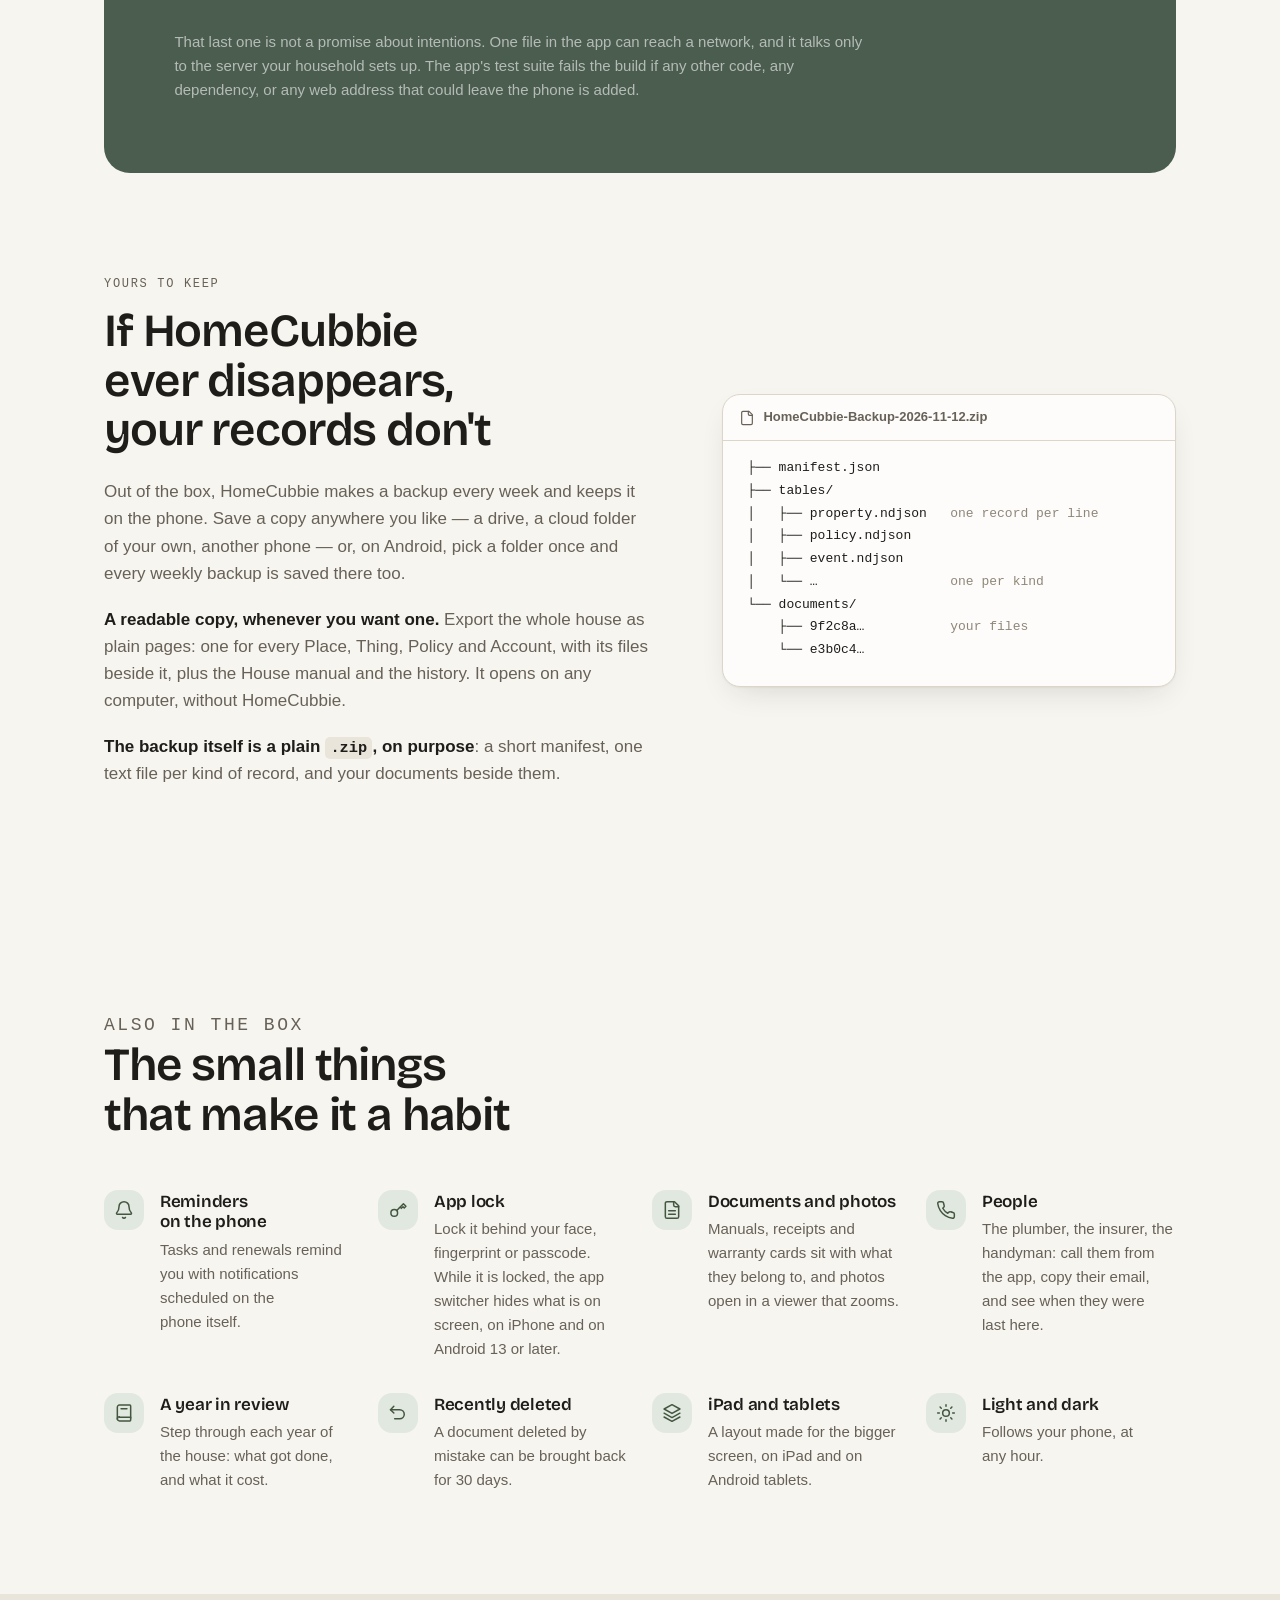
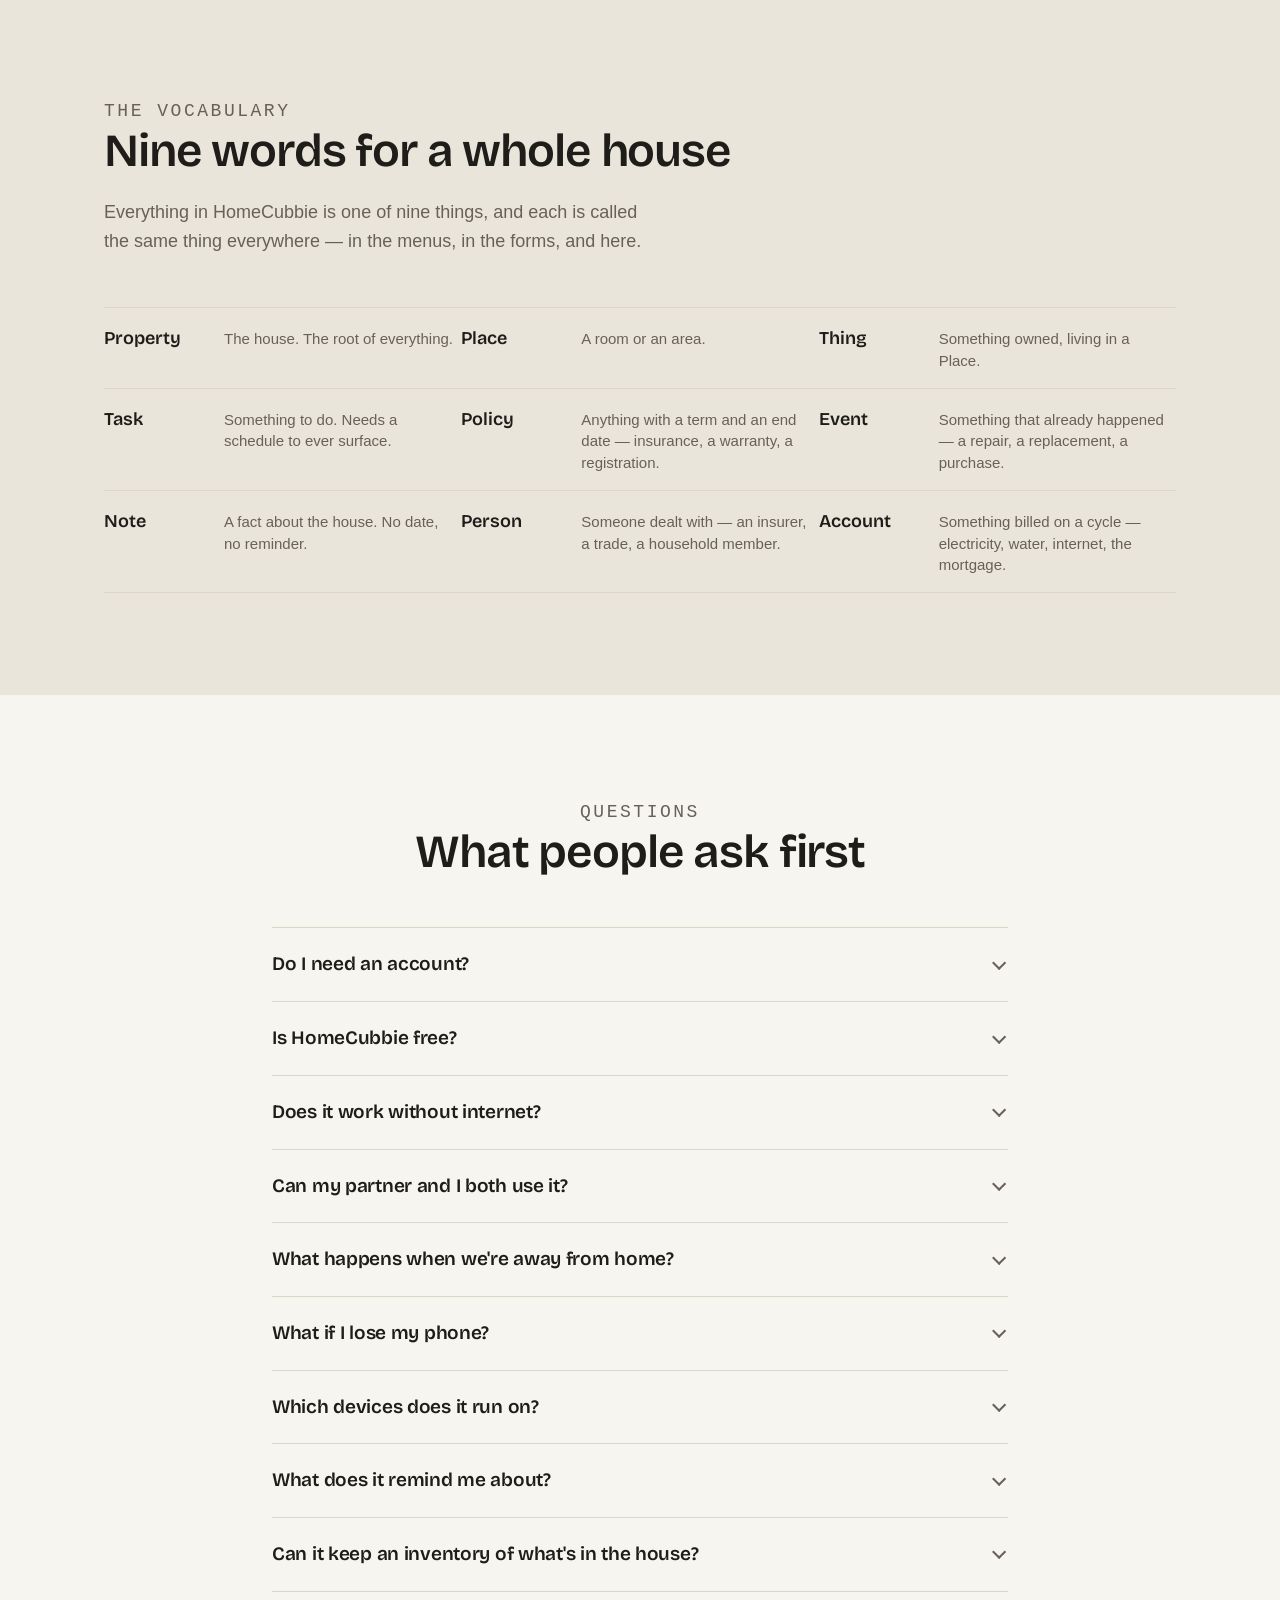
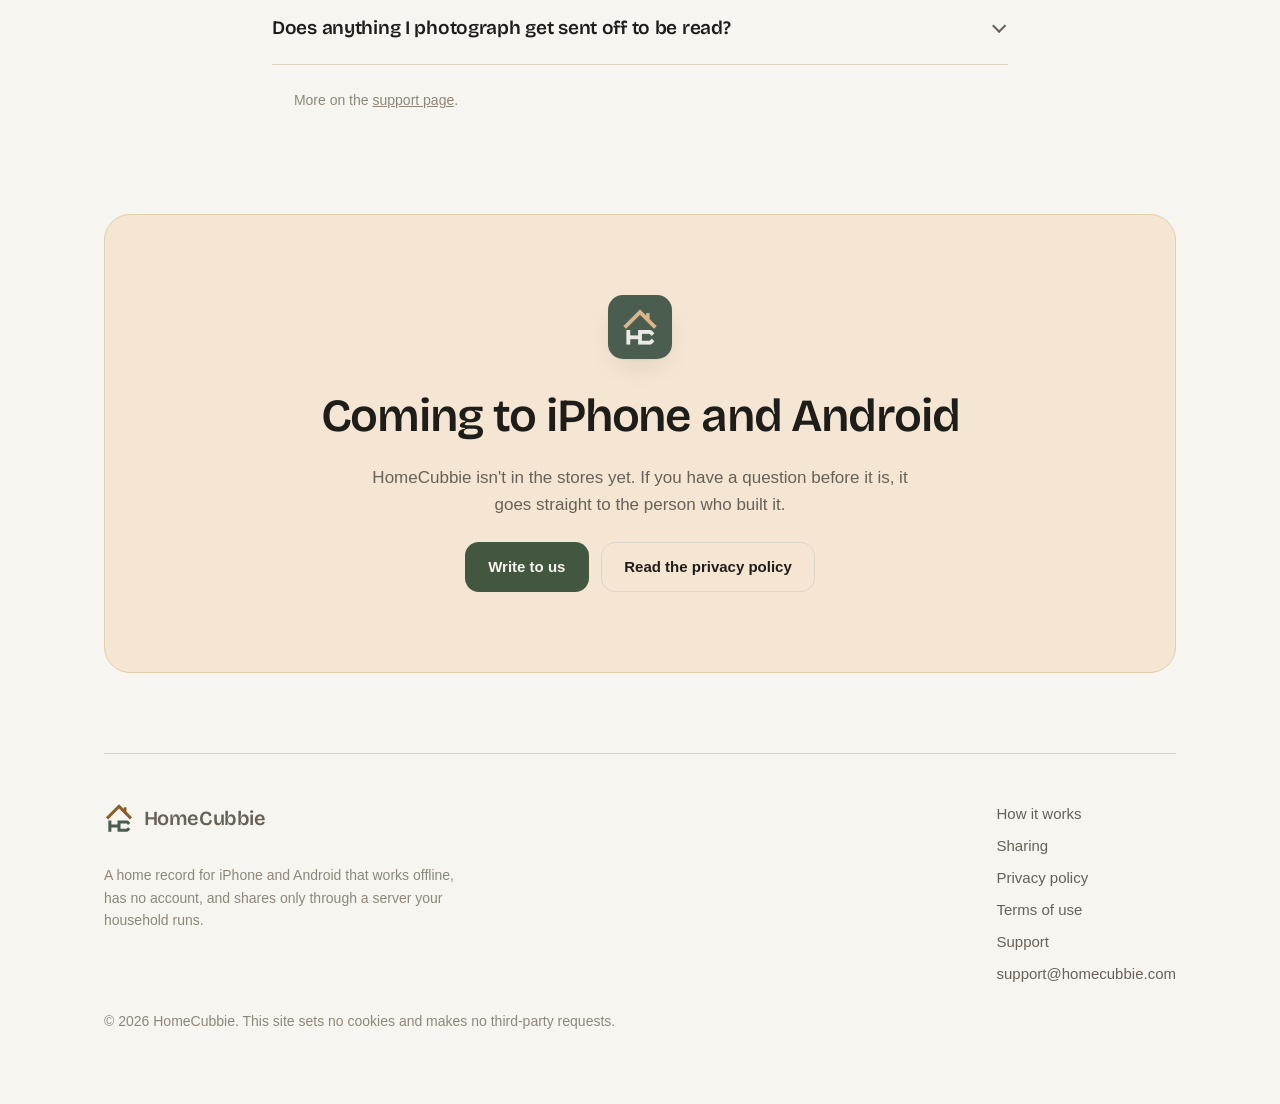
==== commit 05299e91: "The new HomeCubbie mark: an H and a C under one roof The wordmark, the app icon, the tab icon and th" ====
--- a/index.html
+++ b/index.html
@@ -88,7 +88,7 @@
 
 <div class="shell">
   <header class="masthead">
-    <a class="wordmark" href="/"><img src="assets/mark.svg" alt="" width="30" height="30">HomeCubbie</a>
+    <a class="wordmark" href="/"><img class="mark-light" src="assets/mark.svg" alt="" width="30" height="30"><img class="mark-dark" src="assets/mark-dark.svg" alt="" width="30" height="30">HomeCubbie</a>
     <nav aria-label="Site">
       <a class="wide" href="#how">How it works</a>
       <a class="wide" href="#sharing">Sharing</a>
@@ -689,7 +689,7 @@
   <footer>
     <div class="foot-grid">
       <div>
-        <a class="wordmark" href="/"><img src="assets/mark.svg" alt="" width="30" height="30">HomeCubbie</a>
+        <a class="wordmark" href="/"><img class="mark-light" src="assets/mark.svg" alt="" width="30" height="30"><img class="mark-dark" src="assets/mark-dark.svg" alt="" width="30" height="30">HomeCubbie</a>
         <p class="note">A home record for iPhone and Android that works offline,
         has no account, and shares only through a server your household runs.</p>
       </div>
--- a/styles.css
+++ b/styles.css
@@ -177,6 +177,20 @@
 
 .wordmark img { width: 30px; height: 30px; display: block; }
 
+/* The mark is two colours, and an image cannot be recoloured from here or see
+   the toggle. So each page carries the mark for a light page and the mark for
+   a dark one, and these rules show one, the way .screen chooses its
+   screenshot. */
+.wordmark .mark-dark { display: none; }
+
+@media (prefers-color-scheme: dark) {
+  :root:not([data-theme="light"]) .wordmark .mark-light { display: none; }
+  :root:not([data-theme="light"]) .wordmark .mark-dark { display: block; }
+}
+
+:root[data-theme="dark"] .wordmark .mark-light { display: none; }
+:root[data-theme="dark"] .wordmark .mark-dark { display: block; }
+
 .masthead nav { display: flex; align-items: center; gap: var(--s5); font-size: 0.9375rem; }
 .masthead nav a { color: var(--muted); text-decoration: none; white-space: nowrap; }
 .masthead nav a:hover { color: var(--ink); }
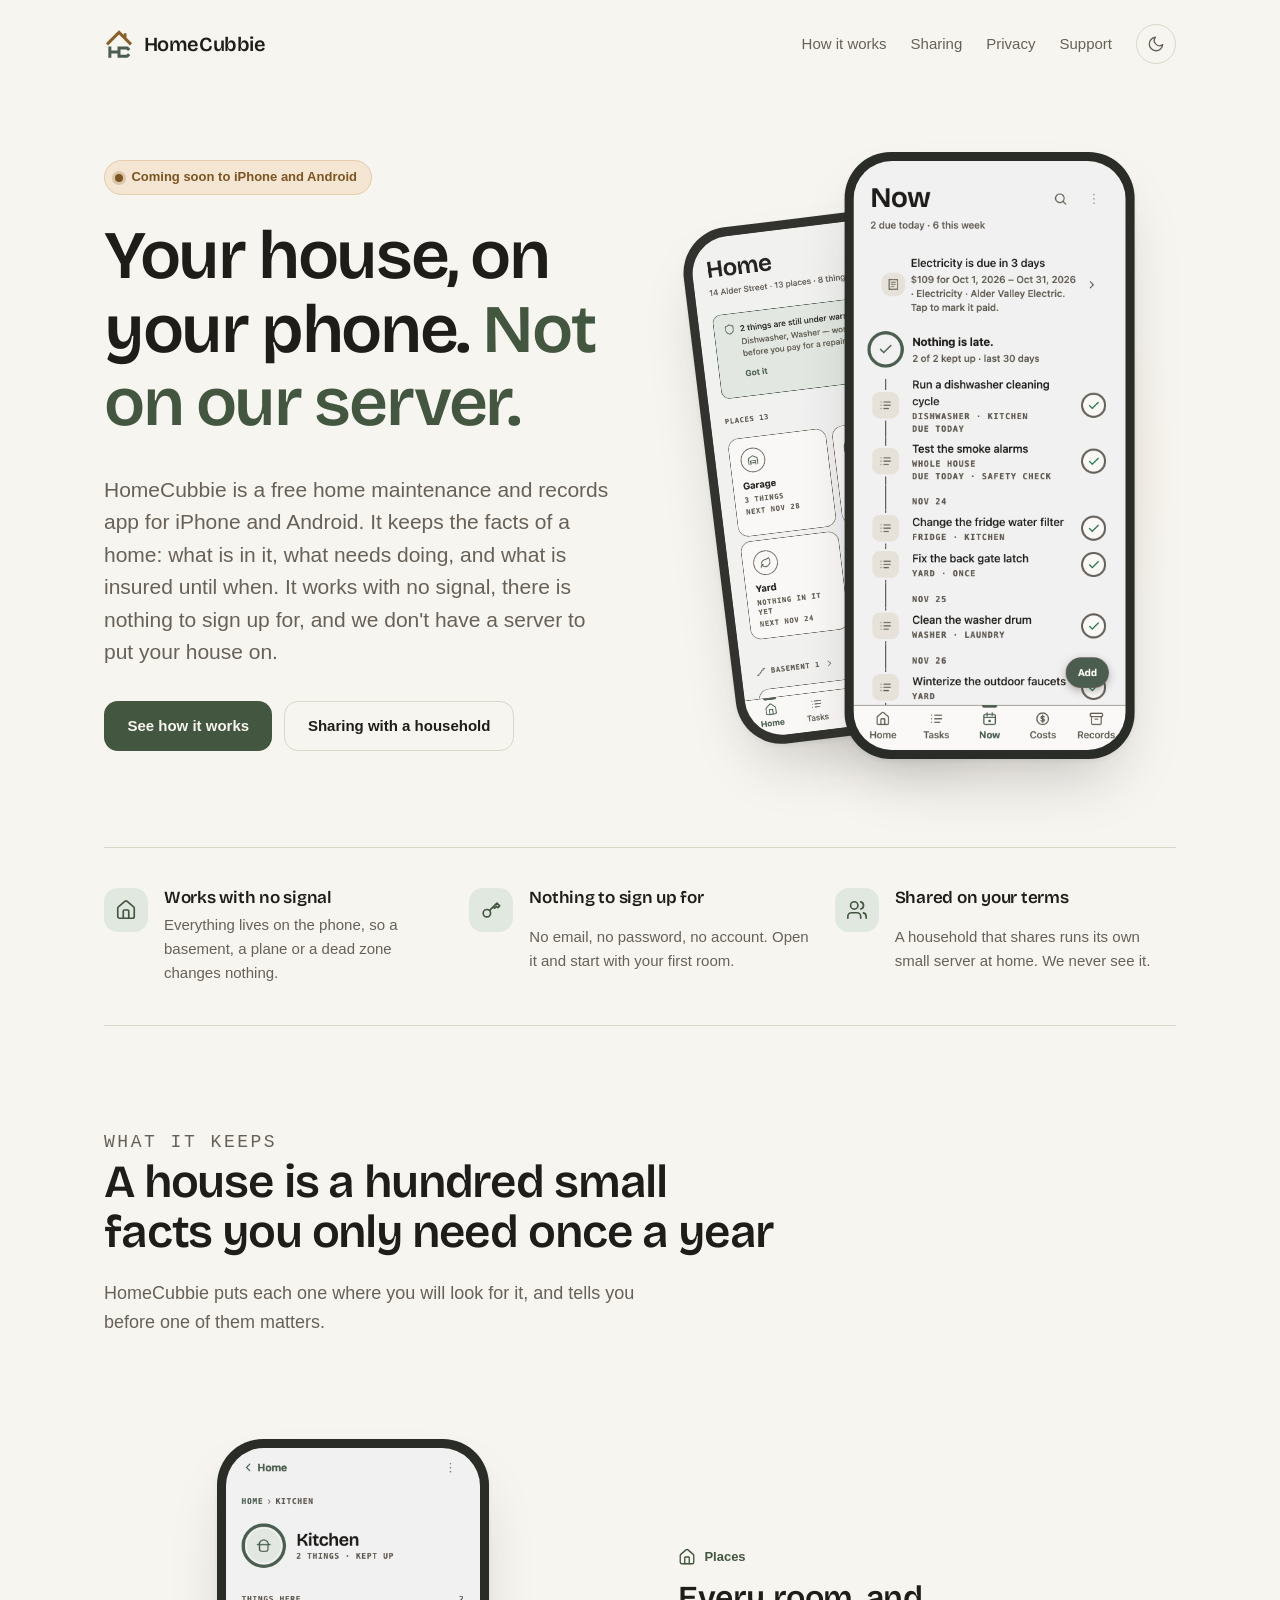
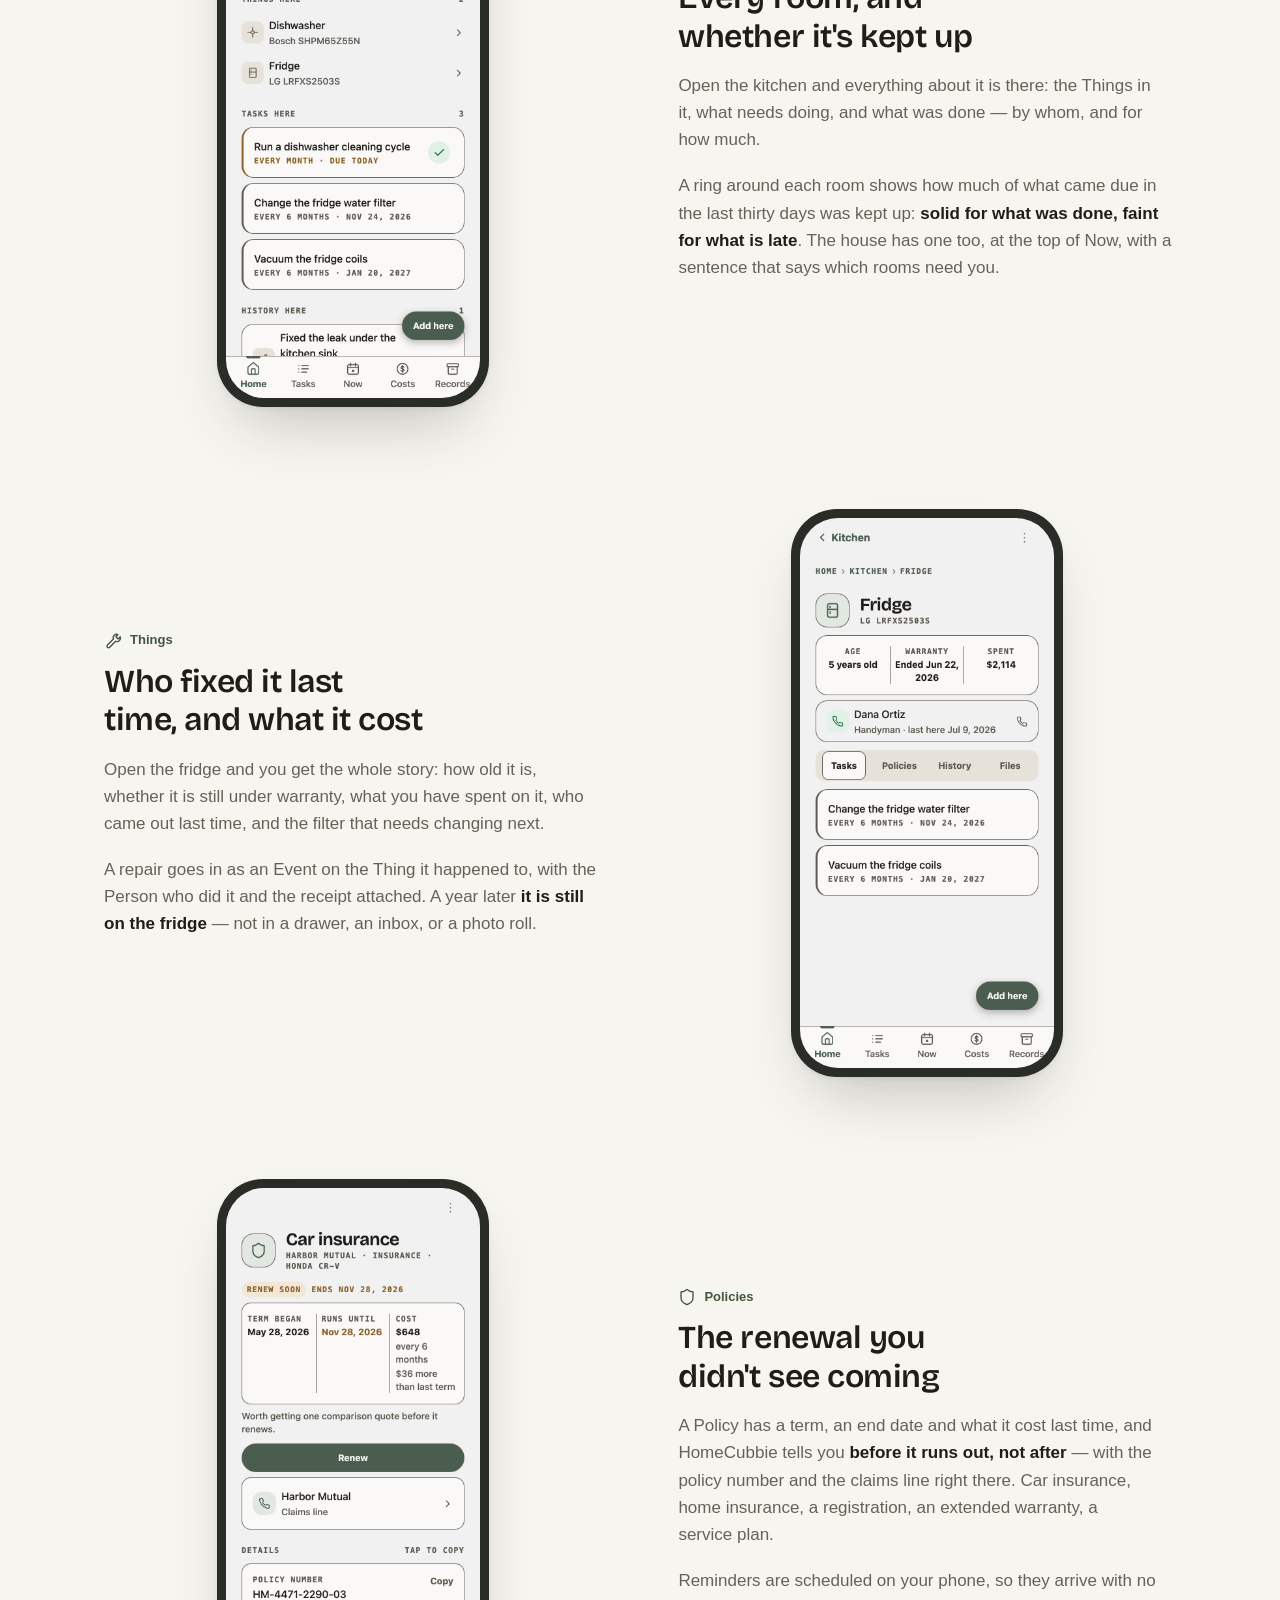
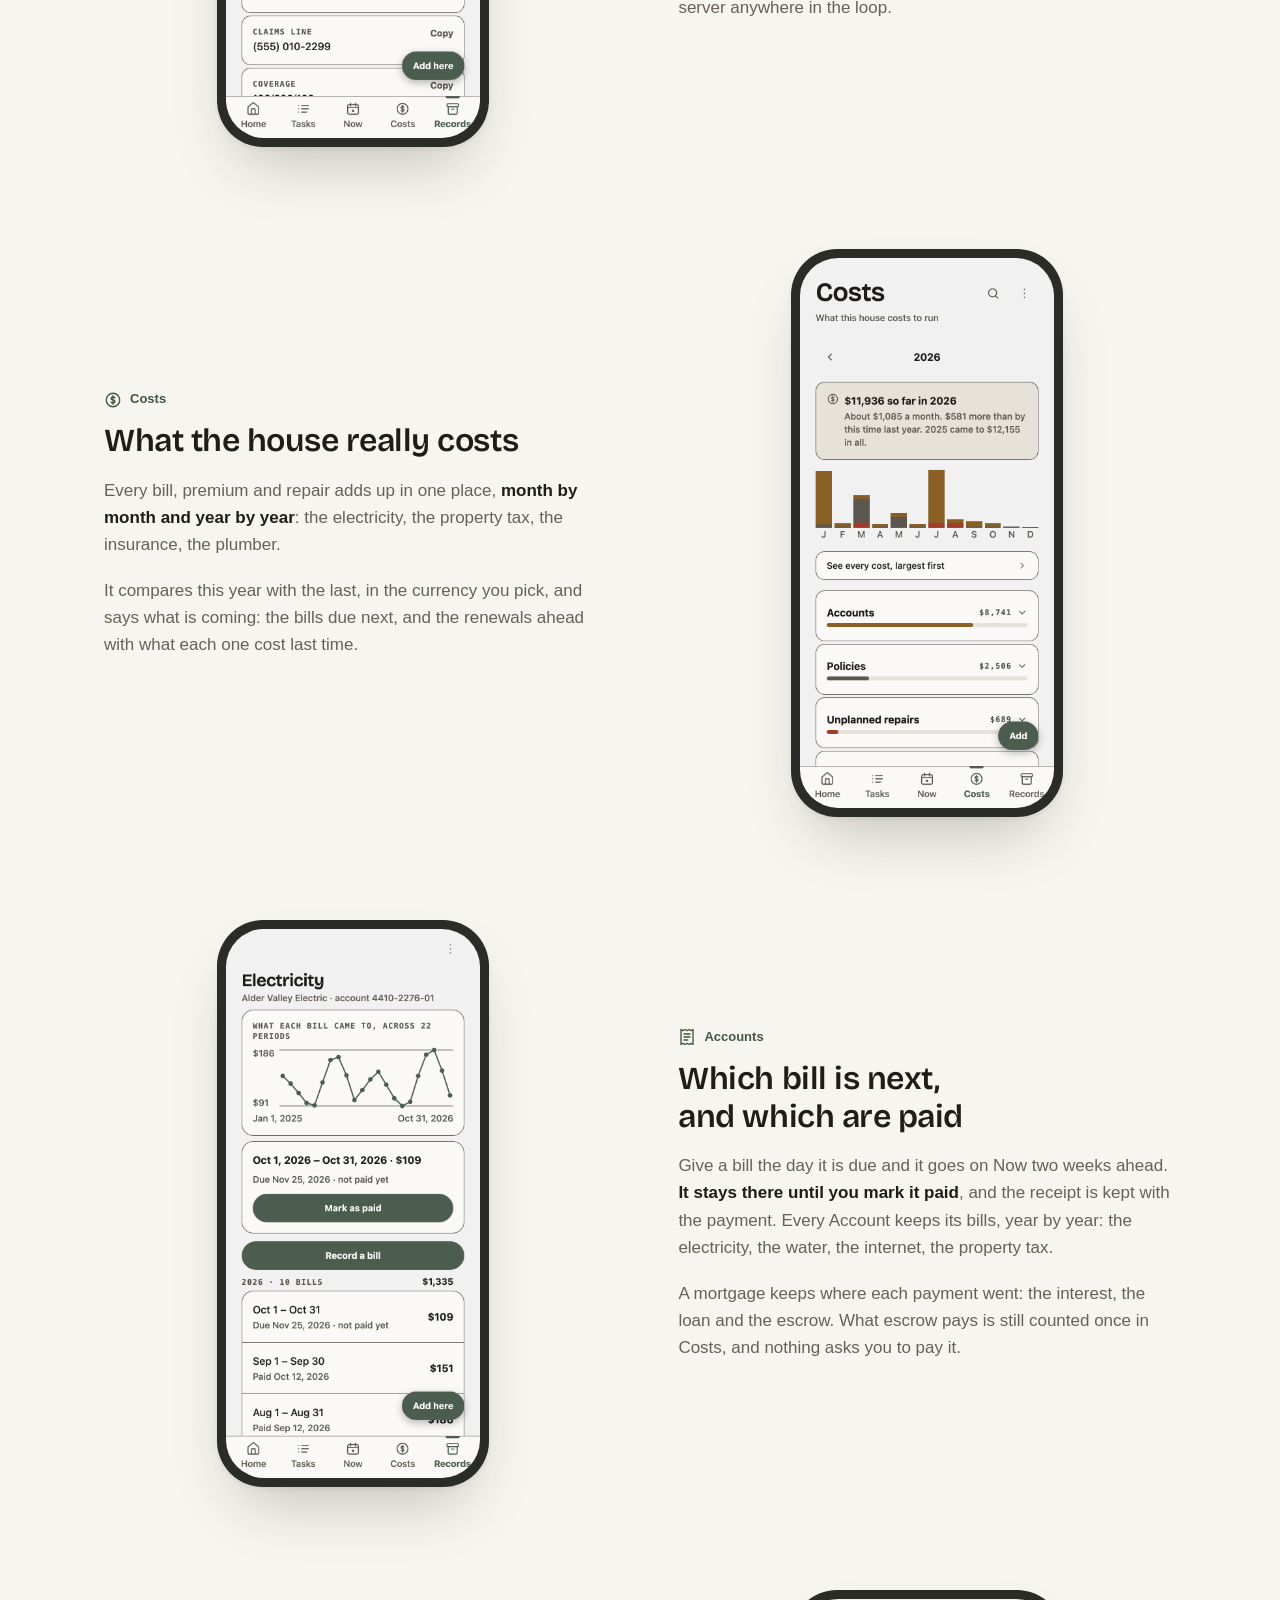
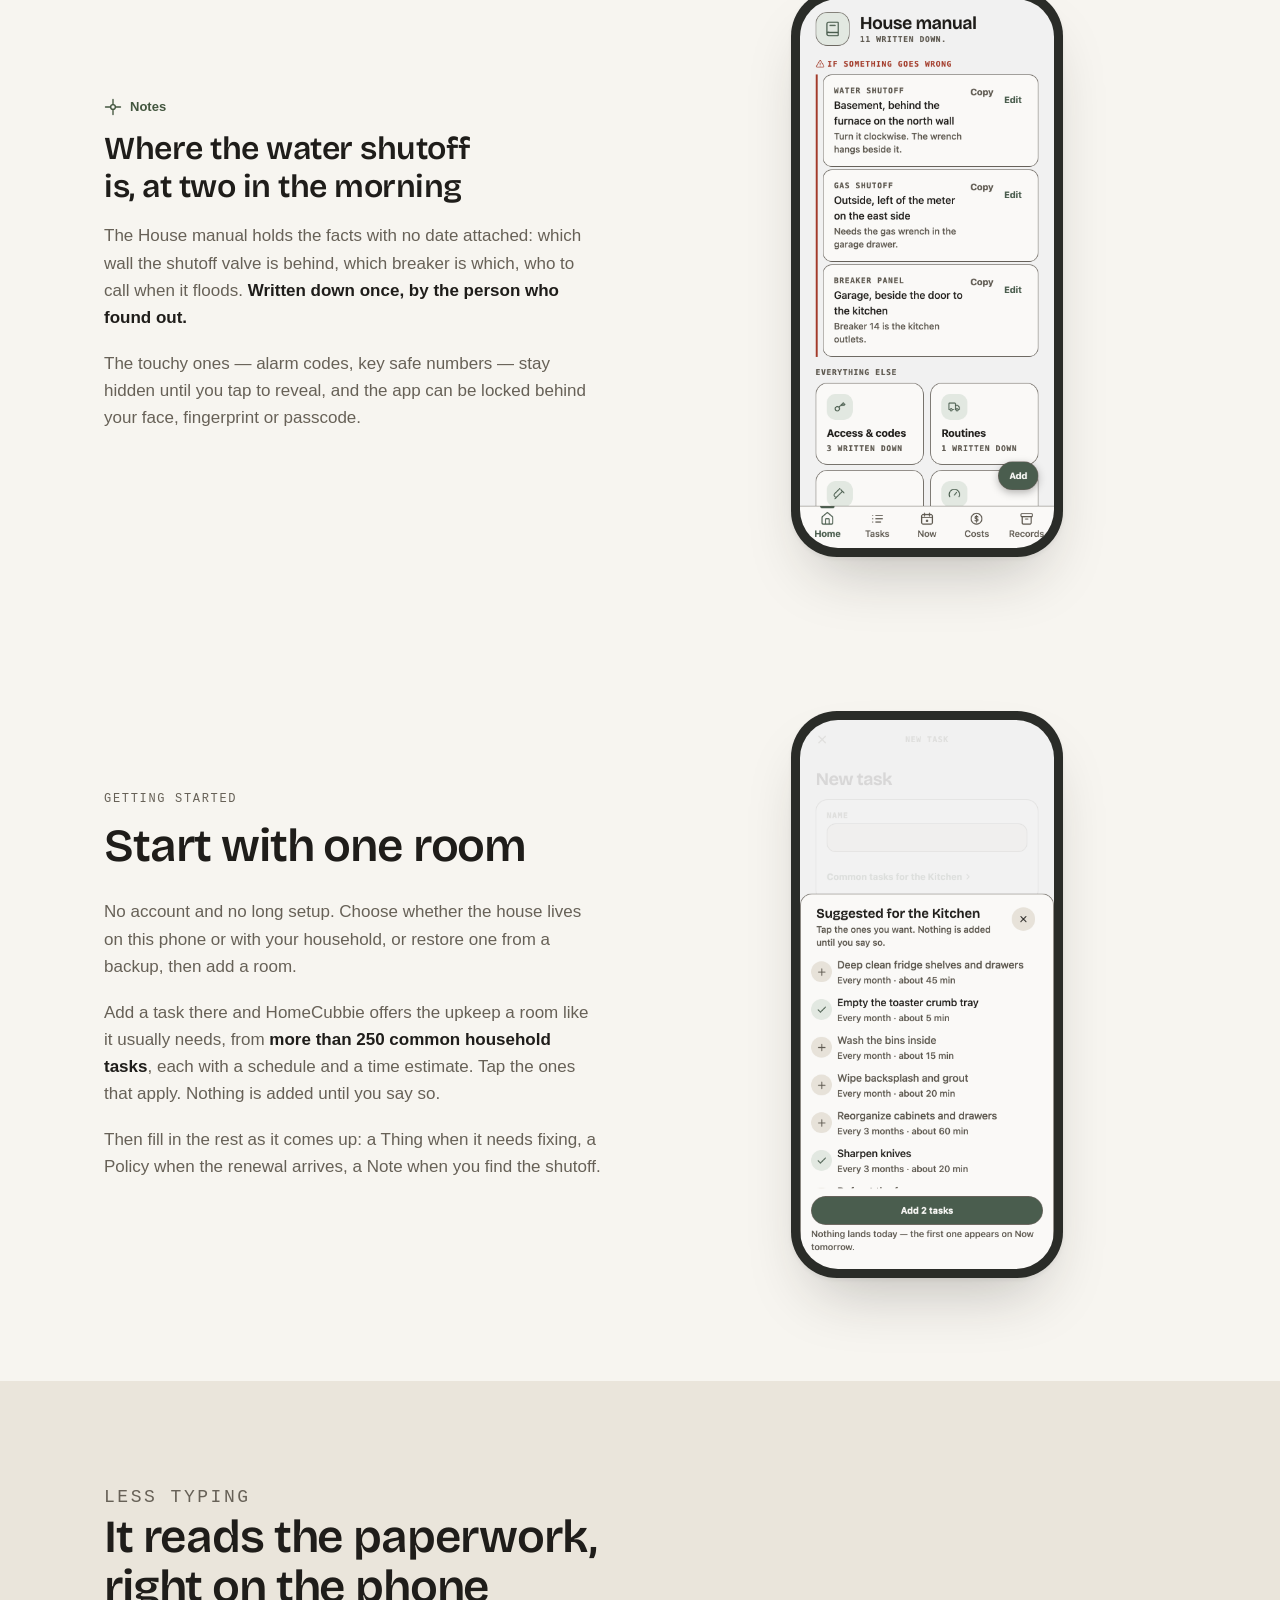
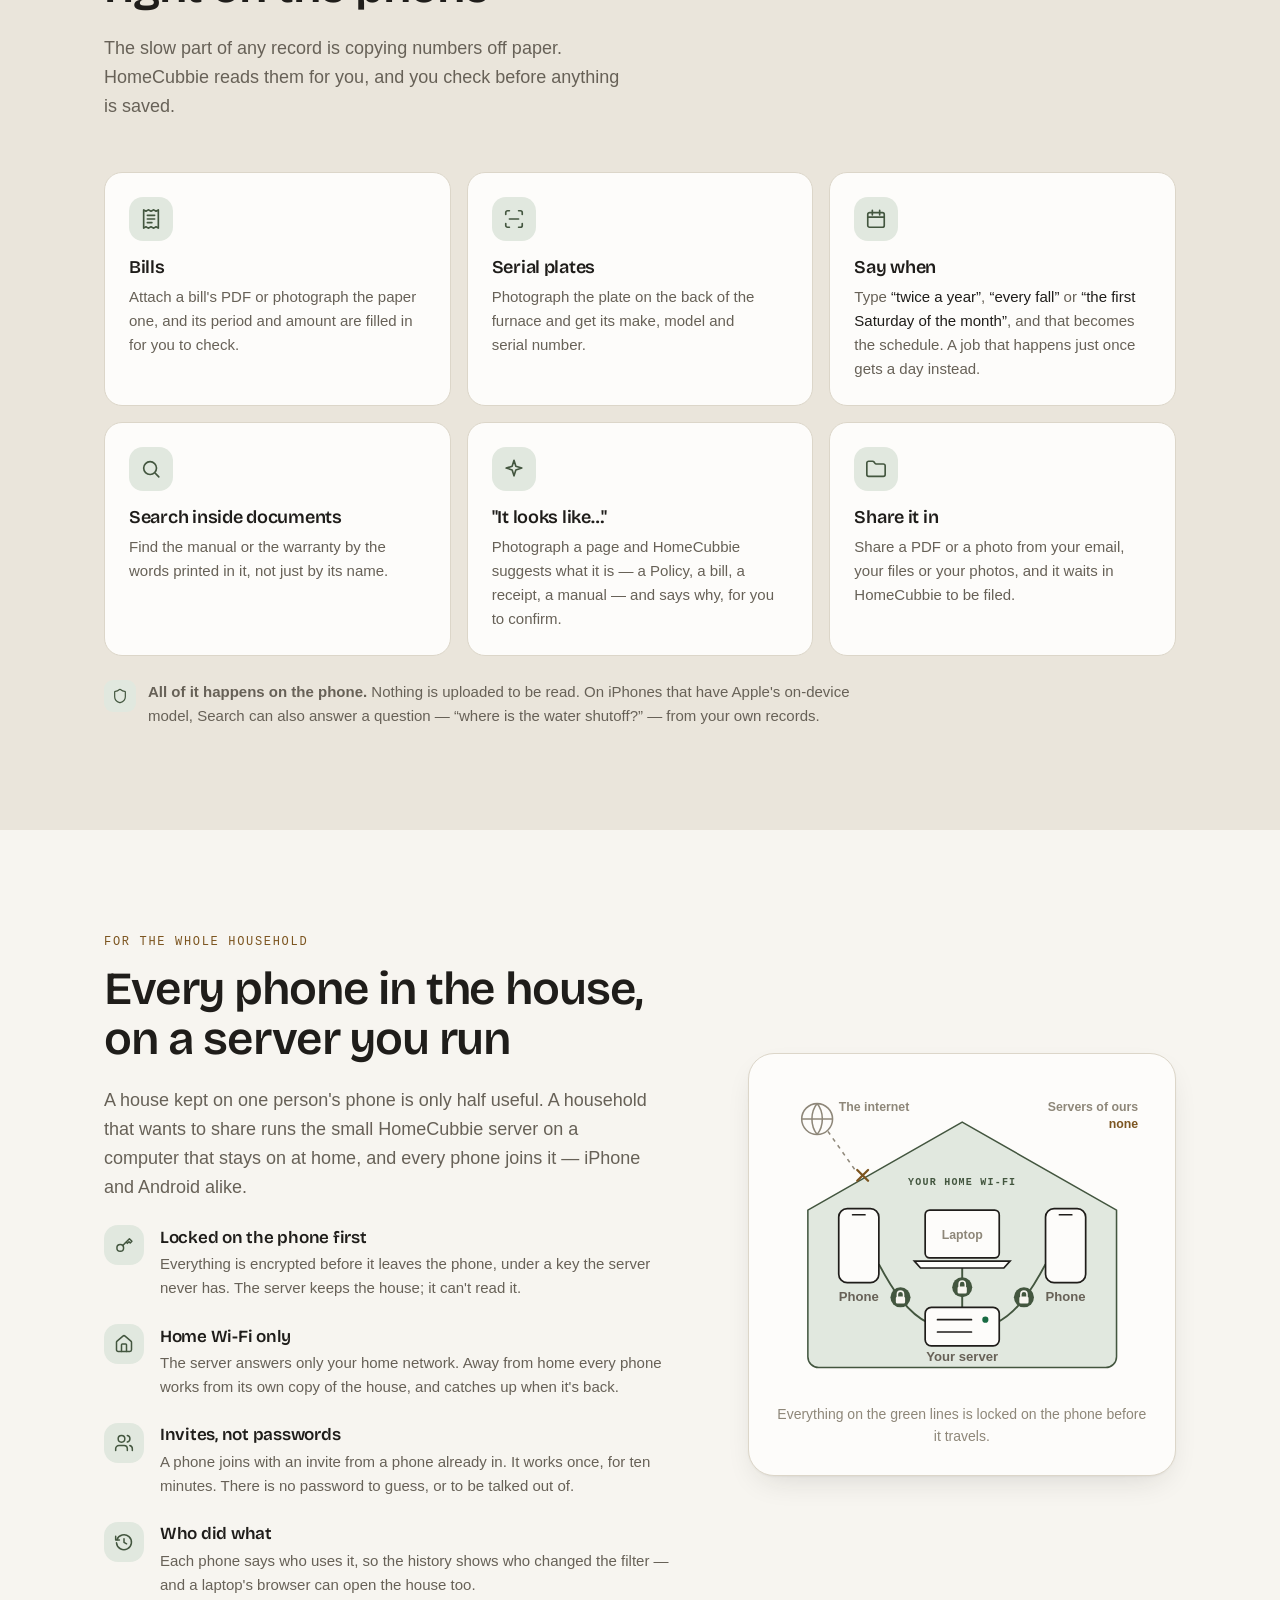
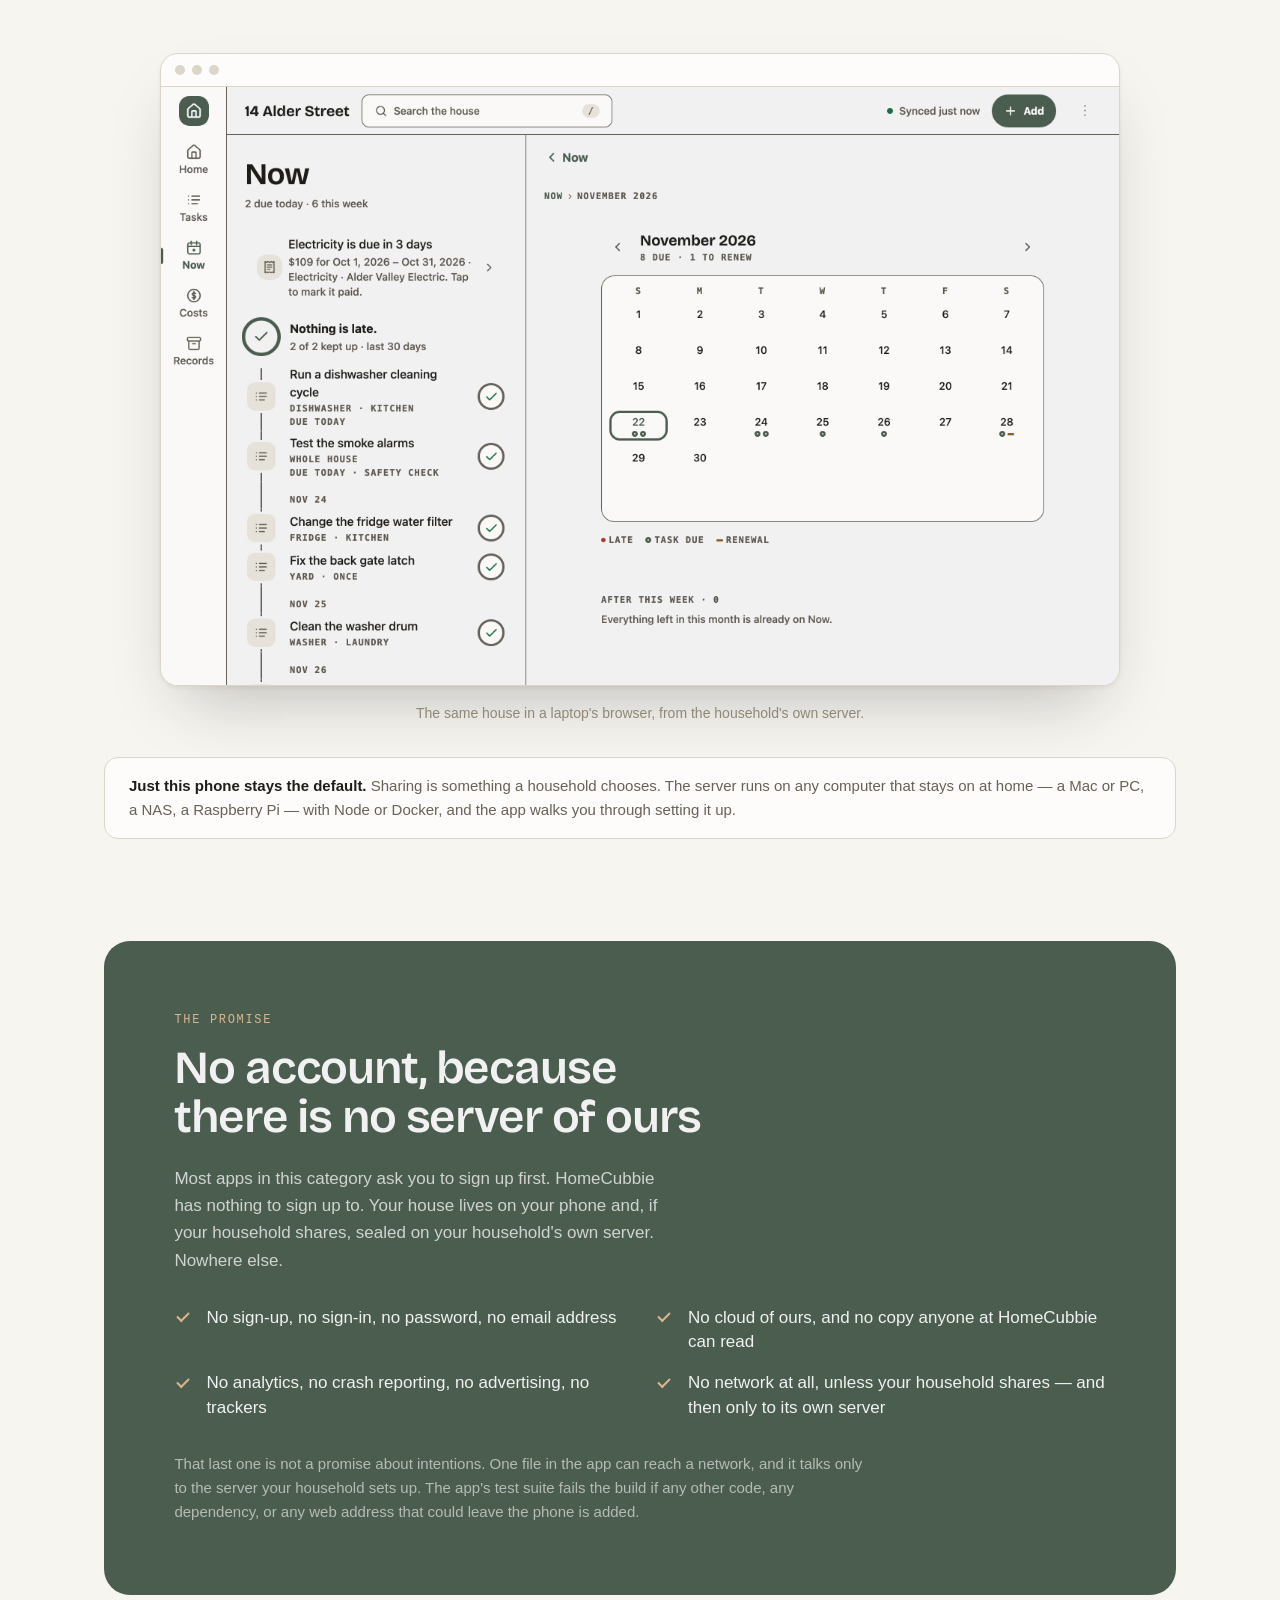
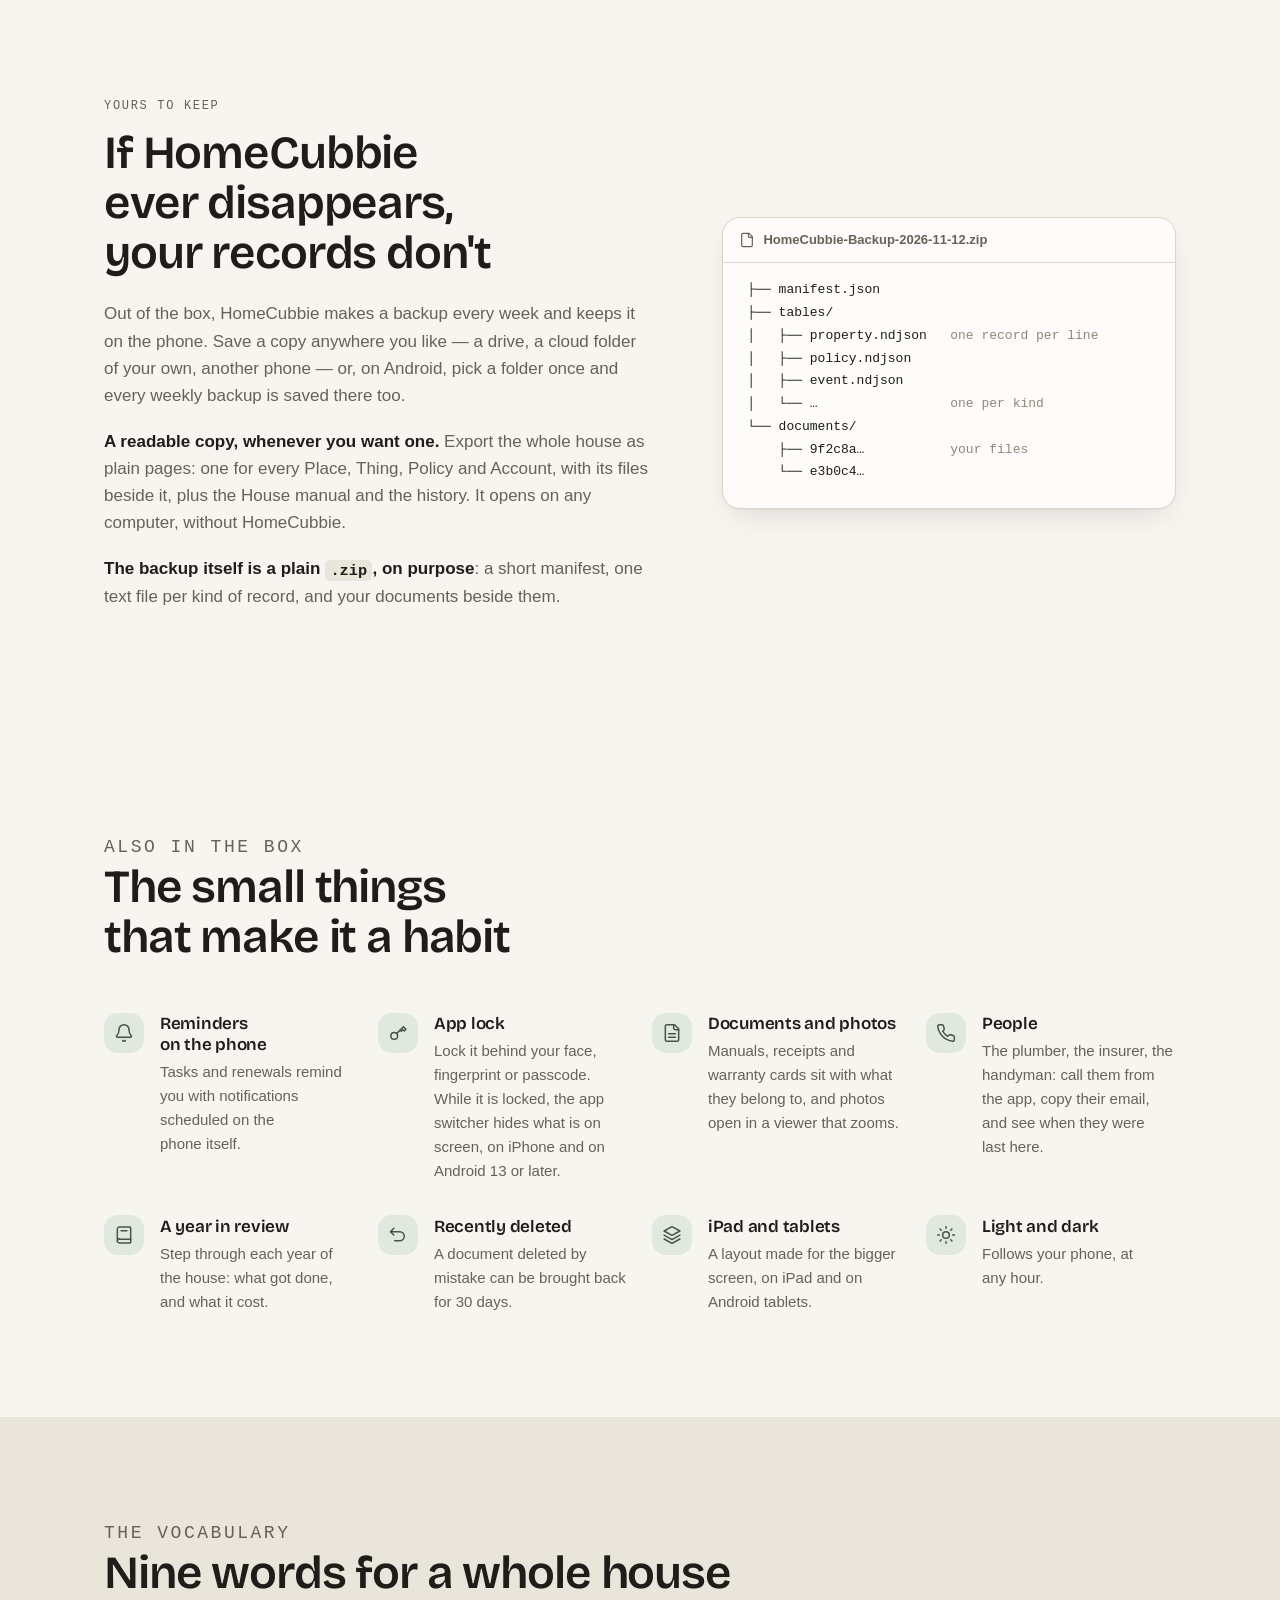
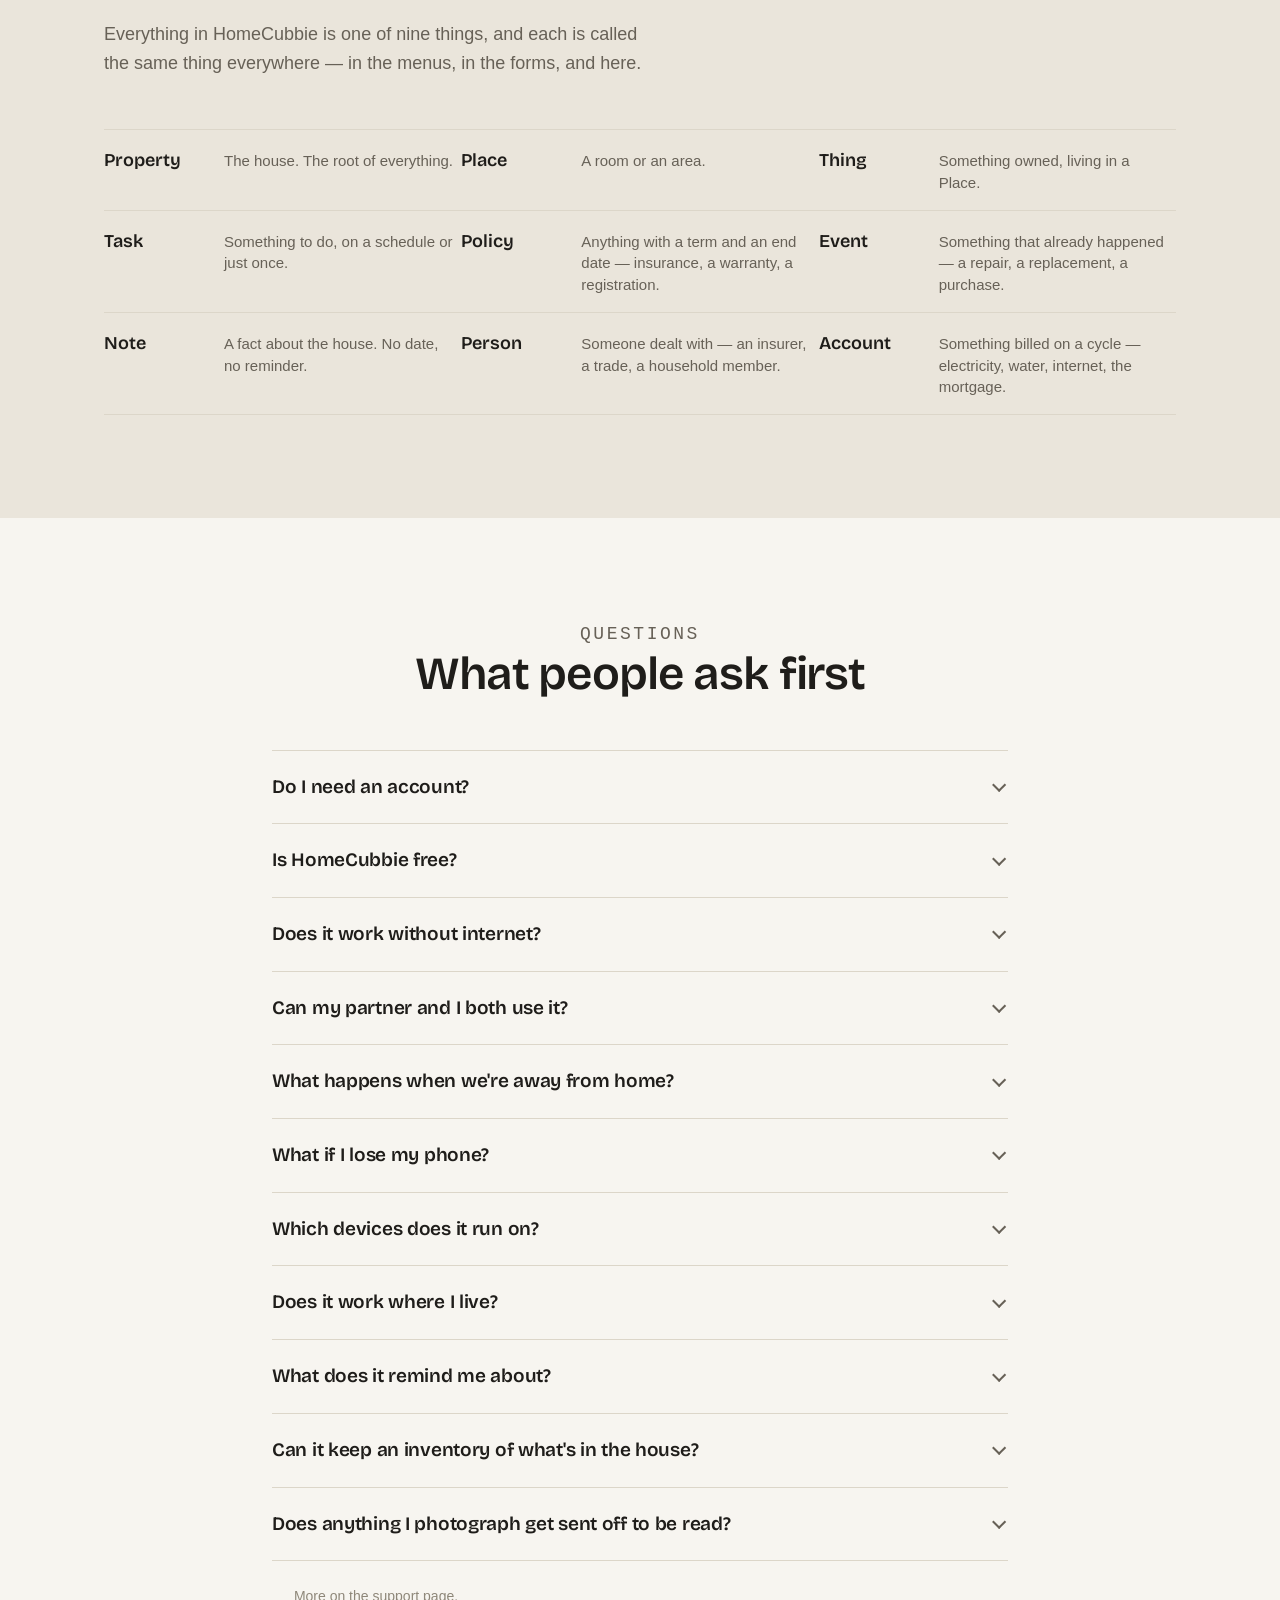
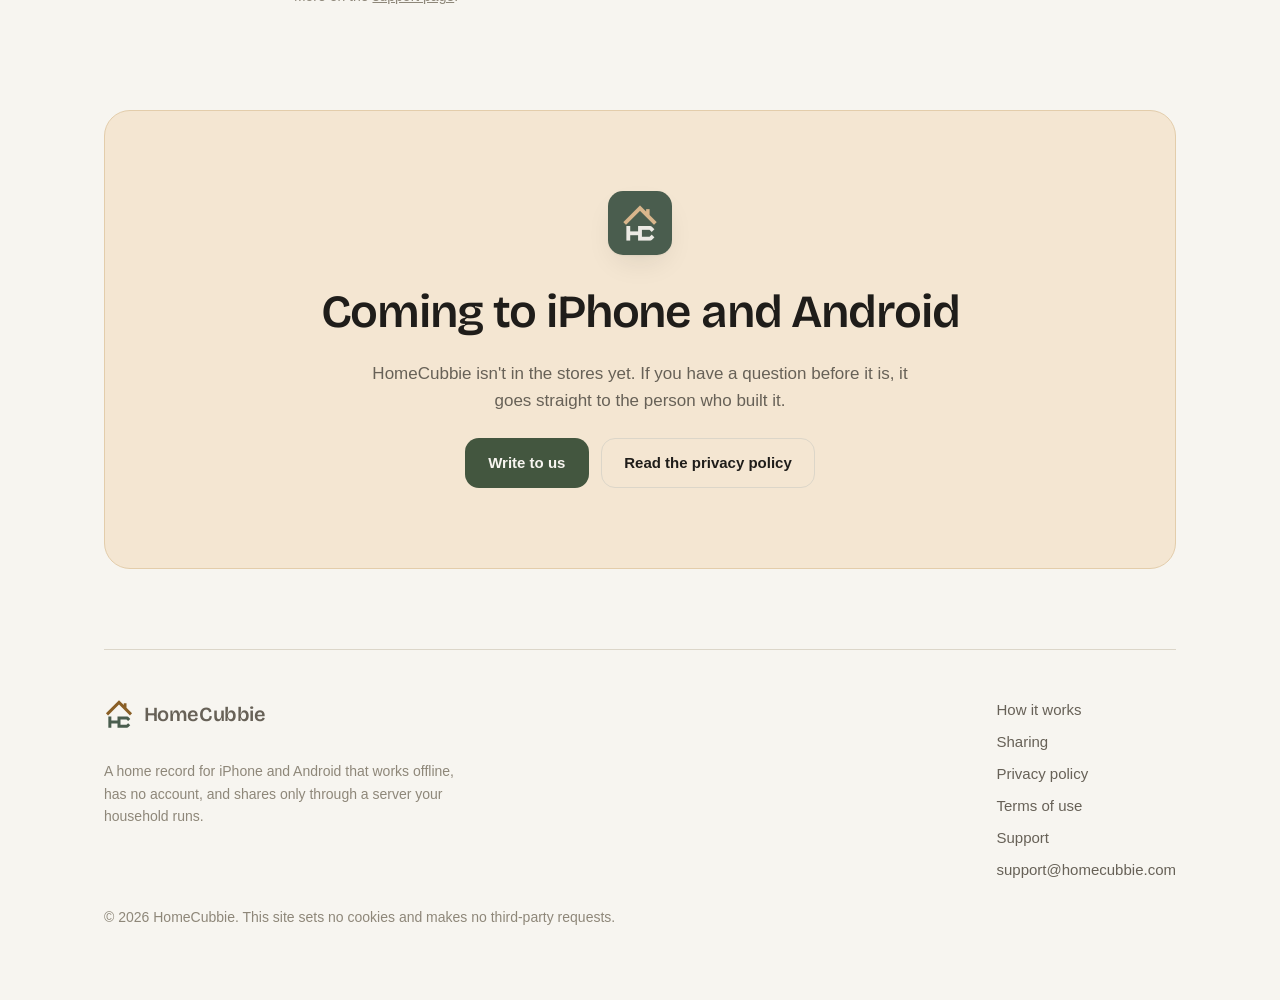
==== commit 505f0874: "Bills, one-time tasks and the house's currency, and the screenshots taken again - A section on bills" ====
--- a/index.html
+++ b/index.html
@@ -68,7 +68,9 @@
         "Reminders scheduled on the phone, for tasks and for renewals",
         "Things with their warranty, repairs, receipts and what has been spent on them",
         "Policies with their term and end date, and a reminder before they run out",
-        "What the house costs, month by month and year by year",
+        "What the house costs, month by month and year by year, in the currency you pick",
+        "Bills with the day they are due, marked paid, with the receipt kept",
+        "Tasks on a schedule, or just once",
         "A House manual, with alarm codes and key safe numbers hidden until tapped",
         "Bills, serial plates and documents read on the phone",
         "A weekly backup, and a readable copy that opens without HomeCubbie",
@@ -125,7 +127,7 @@
           <div class="screen" style="--shot-light:url('assets/screens/home-light.png');--shot-dark:url('assets/screens/home-dark.png')"></div>
         </div>
         <div class="device front">
-          <div class="screen" role="img" aria-label="The Now screen: a ring saying nothing is late, then two tasks due today and five this week."
+          <div class="screen" role="img" aria-label="The Now screen: the electricity bill is due in three days, a ring says nothing is late, two tasks are due today, and a one-time task is among the week's."
                style="--shot-light:url('assets/screens/now-light.png');--shot-dark:url('assets/screens/now-dark.png')"></div>
         </div>
       </div>
@@ -168,9 +170,9 @@
           <p>Open the kitchen and everything about it is there: the Things in it,
           what needs doing, and what was done — by whom, and for how much.</p>
           <p>A ring around each room shows how much of what came due in the last
-          thirty days was kept up, and <strong>stays open while anything is
-          late</strong>. The house has one too, at the top of Now, with a sentence
-          that says which rooms need you.</p>
+          thirty days was kept up: <strong>solid for what was done, faint for
+          what is late</strong>. The house has one too, at the top of Now, with a
+          sentence that says which rooms need you.</p>
         </div>
         <div class="feature-art">
           <div class="device">
@@ -213,7 +215,7 @@
         </div>
         <div class="feature-art">
           <div class="device">
-            <div class="screen" role="img" aria-label="Car insurance, marked renew soon: it ends November 18, this term cost $36 more than the last, and its policy number and claims line are ready to copy."
+            <div class="screen" role="img" aria-label="Car insurance, marked renew soon: it ends November 28, this term cost $36 more than the last, and its policy number and claims line are ready to copy."
                  style="--shot-light:url('assets/screens/policy-light.png');--shot-dark:url('assets/screens/policy-dark.png')"></div>
           </div>
         </div>
@@ -226,13 +228,34 @@
           <p>Every bill, premium and repair adds up in one place, <strong>month by
           month and year by year</strong>: the electricity, the property tax, the
           insurance, the plumber.</p>
-          <p>It compares this year with the last, and says what is coming: the
-          renewals ahead, with what each one cost last time.</p>
+          <p>It compares this year with the last, in the currency you pick, and
+          says what is coming: the bills due next, and the renewals ahead with
+          what each one cost last time.</p>
         </div>
         <div class="feature-art">
           <div class="device">
-            <div class="screen" role="img" aria-label="Costs for 2026: $11,723 so far, about $1,066 a month and $250 more than by this time last year, then month by month, split into accounts, policies and unplanned repairs."
+            <div class="screen" role="img" aria-label="Costs for 2026: $11,936 so far, about $1,085 a month and $581 more than by this time last year, then month by month, split into accounts, policies and unplanned repairs."
                  style="--shot-light:url('assets/screens/costs-light.png');--shot-dark:url('assets/screens/costs-dark.png')"></div>
+          </div>
+        </div>
+      </div>
+
+      <div class="feature">
+        <div>
+          <p class="kicker"><svg viewBox="0 0 24 24" aria-hidden="true"><path d="M4 2v20l2.5-1.5L9 22l3-1.5L15 22l2.5-1.5L20 22V2l-2.5 1.5L15 2l-3 1.5L9 2 6.5 3.5Z"/><path d="M8 8h8M8 12h8M8 16h5"/></svg>Accounts</p>
+          <h3>Which bill is next, and which are paid</h3>
+          <p>Give a bill the day it is due and it goes on Now two weeks ahead.
+          <strong>It stays there until you mark it paid</strong>, and the receipt
+          is kept with the payment. Every Account keeps its bills, year by year:
+          the electricity, the water, the internet, the property tax.</p>
+          <p>A mortgage keeps where each payment went: the interest, the loan and
+          the escrow. What escrow pays is still counted once in Costs, and nothing
+          asks you to pay it.</p>
+        </div>
+        <div class="feature-art">
+          <div class="device">
+            <div class="screen" role="img" aria-label="The electricity account: a chart of what each bill came to, October's $109 due November 25 with a Mark as paid button, and the months before it, each with the day it was paid."
+                 style="--shot-light:url('assets/screens/bill-light.png');--shot-dark:url('assets/screens/bill-dark.png')"></div>
           </div>
         </div>
       </div>
@@ -311,7 +334,8 @@
           <span class="glyph" aria-hidden="true"><svg viewBox="0 0 24 24"><rect x="3" y="5" width="18" height="16" rx="2"/><path d="M8 2.5v5M16 2.5v5M3 10h18"/></svg></span>
           <h3>Say when</h3>
           <p>Type <q>twice a year</q>, <q>every fall</q> or <q>the first Saturday
-          of the month</q>, and that becomes the schedule.</p>
+          of the month</q>, and that becomes the schedule. A job that happens just
+          once gets a day instead.</p>
         </div>
         <div class="card">
           <span class="glyph" aria-hidden="true"><svg viewBox="0 0 24 24"><circle cx="11" cy="11" r="7"/><path d="m20.5 20.5-3.7-3.7"/></svg></span>
@@ -444,10 +468,19 @@
         </figure>
       </div>
 
+      <figure class="laptop">
+        <div class="window">
+          <div class="bar" aria-hidden="true"><i></i><i></i><i></i></div>
+          <div class="screen wide" role="img" aria-label="14 Alder Street in a laptop's browser: Now on the left, with the electricity bill due in three days, and November's calendar on the right, each task due and a renewal marked on its day."
+               style="--shot-light:url('assets/screens/laptop-light.png');--shot-dark:url('assets/screens/laptop-dark.png')"></div>
+        </div>
+        <figcaption>The same house in a laptop's browser, from the household's own server.</figcaption>
+      </figure>
+
       <div class="default-note">
         <p><strong>Just this phone stays the default.</strong> Sharing is
         something a household chooses. The server runs on any computer that stays
-        on at home — a Mac mini, a spare laptop, a NAS — with Node or Docker, and
+        on at home — a Mac or PC, a NAS, a Raspberry Pi — with Node or Docker, and
         the app walks you through setting it up.</p>
       </div>
     </div>
@@ -574,7 +607,7 @@
         <li><dfn>Property</dfn><span>The house. The root of everything.</span></li>
         <li><dfn>Place</dfn><span>A room or an area.</span></li>
         <li><dfn>Thing</dfn><span>Something owned, living in a Place.</span></li>
-        <li><dfn>Task</dfn><span>Something to do. Needs a schedule to ever surface.</span></li>
+        <li><dfn>Task</dfn><span>Something to do, on a schedule or just once.</span></li>
         <li><dfn>Policy</dfn><span>Anything with a term and an end date — insurance, a warranty, a registration.</span></li>
         <li><dfn>Event</dfn><span>Something that already happened — a repair, a replacement, a purchase.</span></li>
         <li><dfn>Note</dfn><span>A fact about the house. No date, no reminder.</span></li>
@@ -642,12 +675,21 @@
           server.</p></div>
         </details>
         <details>
+          <summary>Does it work where I live?</summary>
+          <div><p>Yes. You pick the house's currency, and amounts are typed and
+          shown the way your region writes them. Calendars start the week on your
+          day, and the seasons follow the house, so spring starts in September
+          south of the equator. The app's words are in English.</p></div>
+        </details>
+        <details>
           <summary>What does it remind me about?</summary>
           <div><p>Upkeep, on the day it falls due — the air filter, the gutters,
-          the smoke alarms — with a nudge every third day while anything is late.
-          And a Policy, twice before its term ends, so the home insurance renewal
-          isn't a surprise. Once you allow notifications, they are scheduled on
-          the phone itself, so they arrive with no signal and no server.</p></div>
+          the smoke alarms — with a nudge every third day while it is late. Work
+          left far enough behind folds into one line on Now and stops nudging; a
+          safety check never does. And a Policy, twice before its term ends, so
+          the home insurance renewal isn't a surprise. Once you allow
+          notifications, they are scheduled on the phone itself, so they arrive
+          with no signal and no server.</p></div>
         </details>
         <details>
           <summary>Can it keep an inventory of what's in the house?</summary>
--- a/styles.css
+++ b/styles.css
@@ -488,6 +488,21 @@
 .points .glyph { width: 40px; height: 40px; }
 .points .glyph svg { width: 20px; height: 20px; }
 
+/* the house in a laptop's browser: a window, the screen's own shape */
+.laptop { margin: clamp(2rem, 5vw, 3.5rem) 0 0; }
+.laptop .window {
+  max-width: 60rem;
+  margin: 0 auto;
+  border: 1px solid var(--rule);
+  border-radius: var(--r-lg);
+  background: var(--card);
+  box-shadow: var(--shadow-lift);
+  overflow: hidden;
+}
+.laptop .bar { display: flex; gap: 7px; padding: 11px 14px; border-bottom: 1px solid var(--rule); }
+.laptop .bar i { width: 10px; height: 10px; border-radius: 50%; background: var(--rule); }
+.laptop figcaption { font-size: 0.875rem; color: var(--faint); margin-top: var(--s4); text-align: center; }
+
 .default-note {
   margin-top: var(--s6);
   padding: var(--s4) var(--s5);
@@ -814,6 +829,8 @@
   border-radius: 38px;
   background: var(--paper) var(--shot-light) center / cover no-repeat;
 }
+
+.screen.wide { aspect-ratio: 1280 / 800; border-radius: 0; }
 
 @media (prefers-color-scheme: dark) {
   :root:not([data-theme="light"]) .screen { background-image: var(--shot-dark); }
